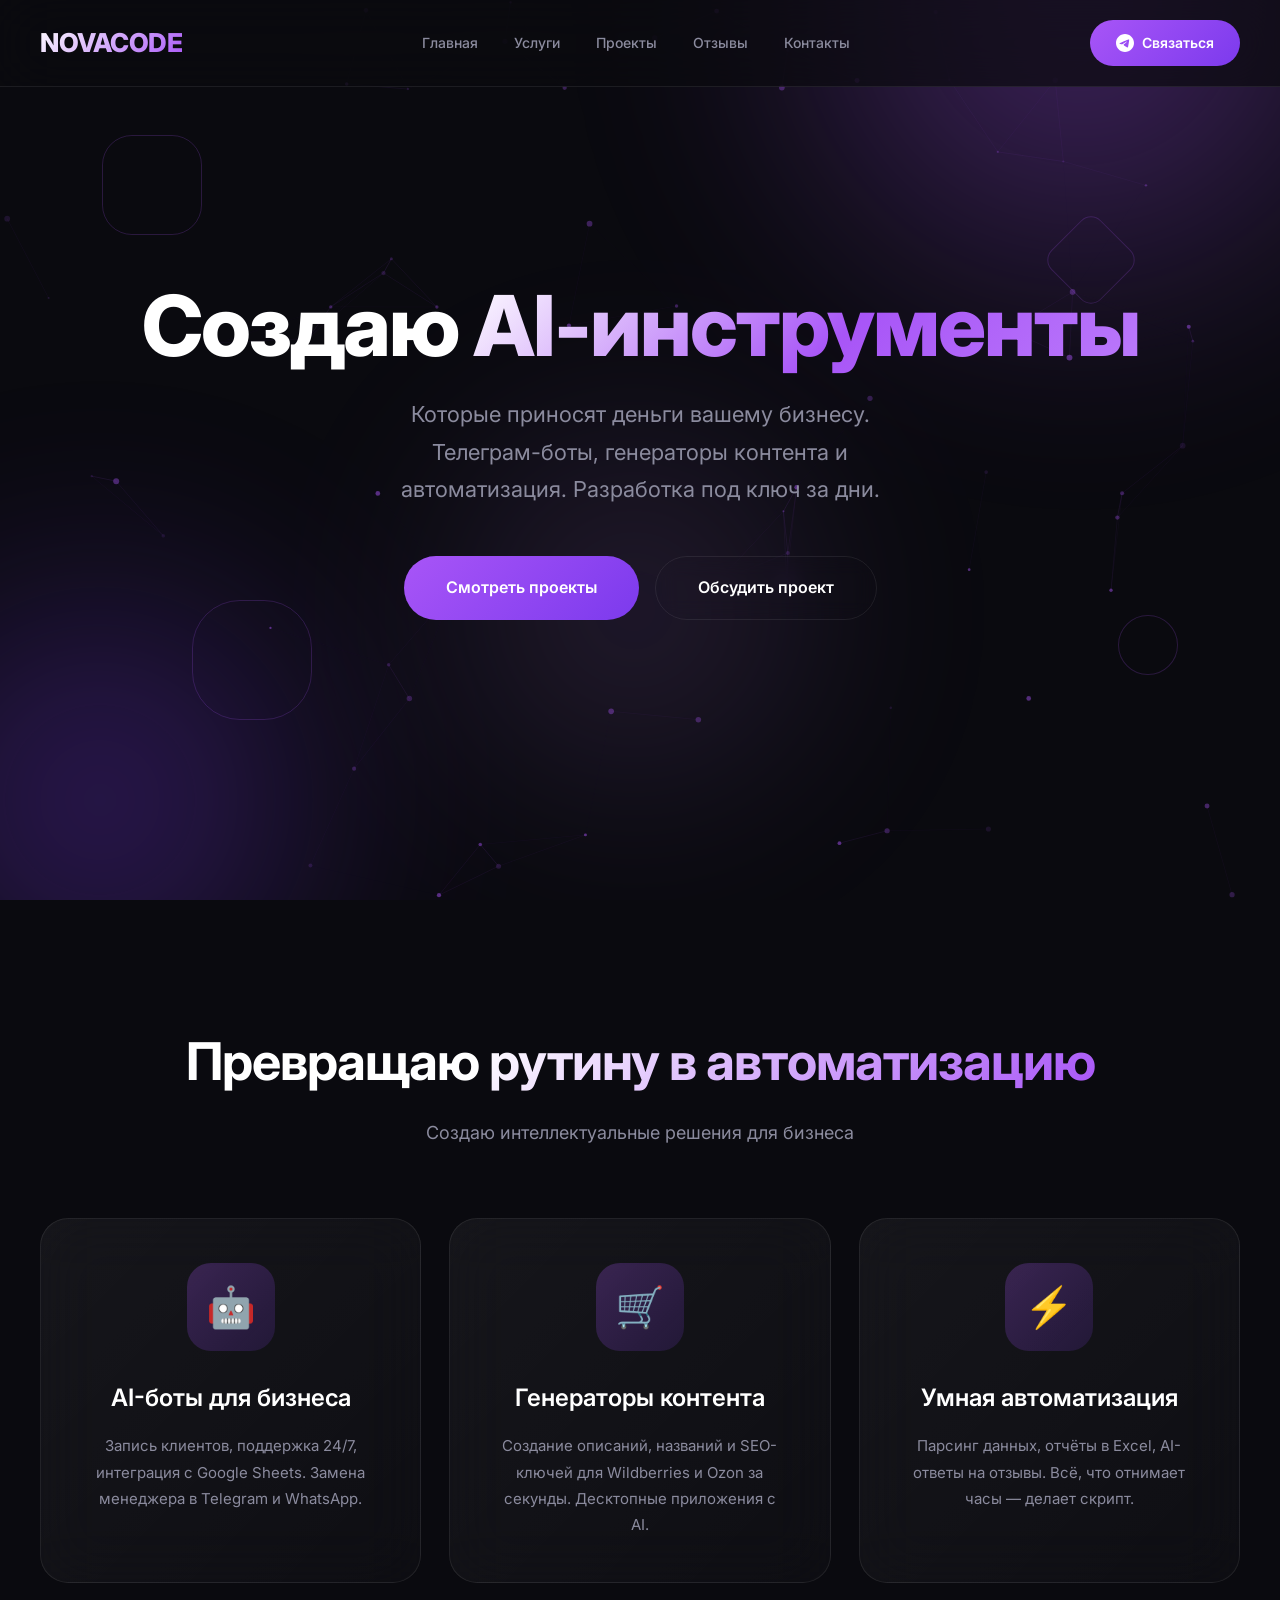
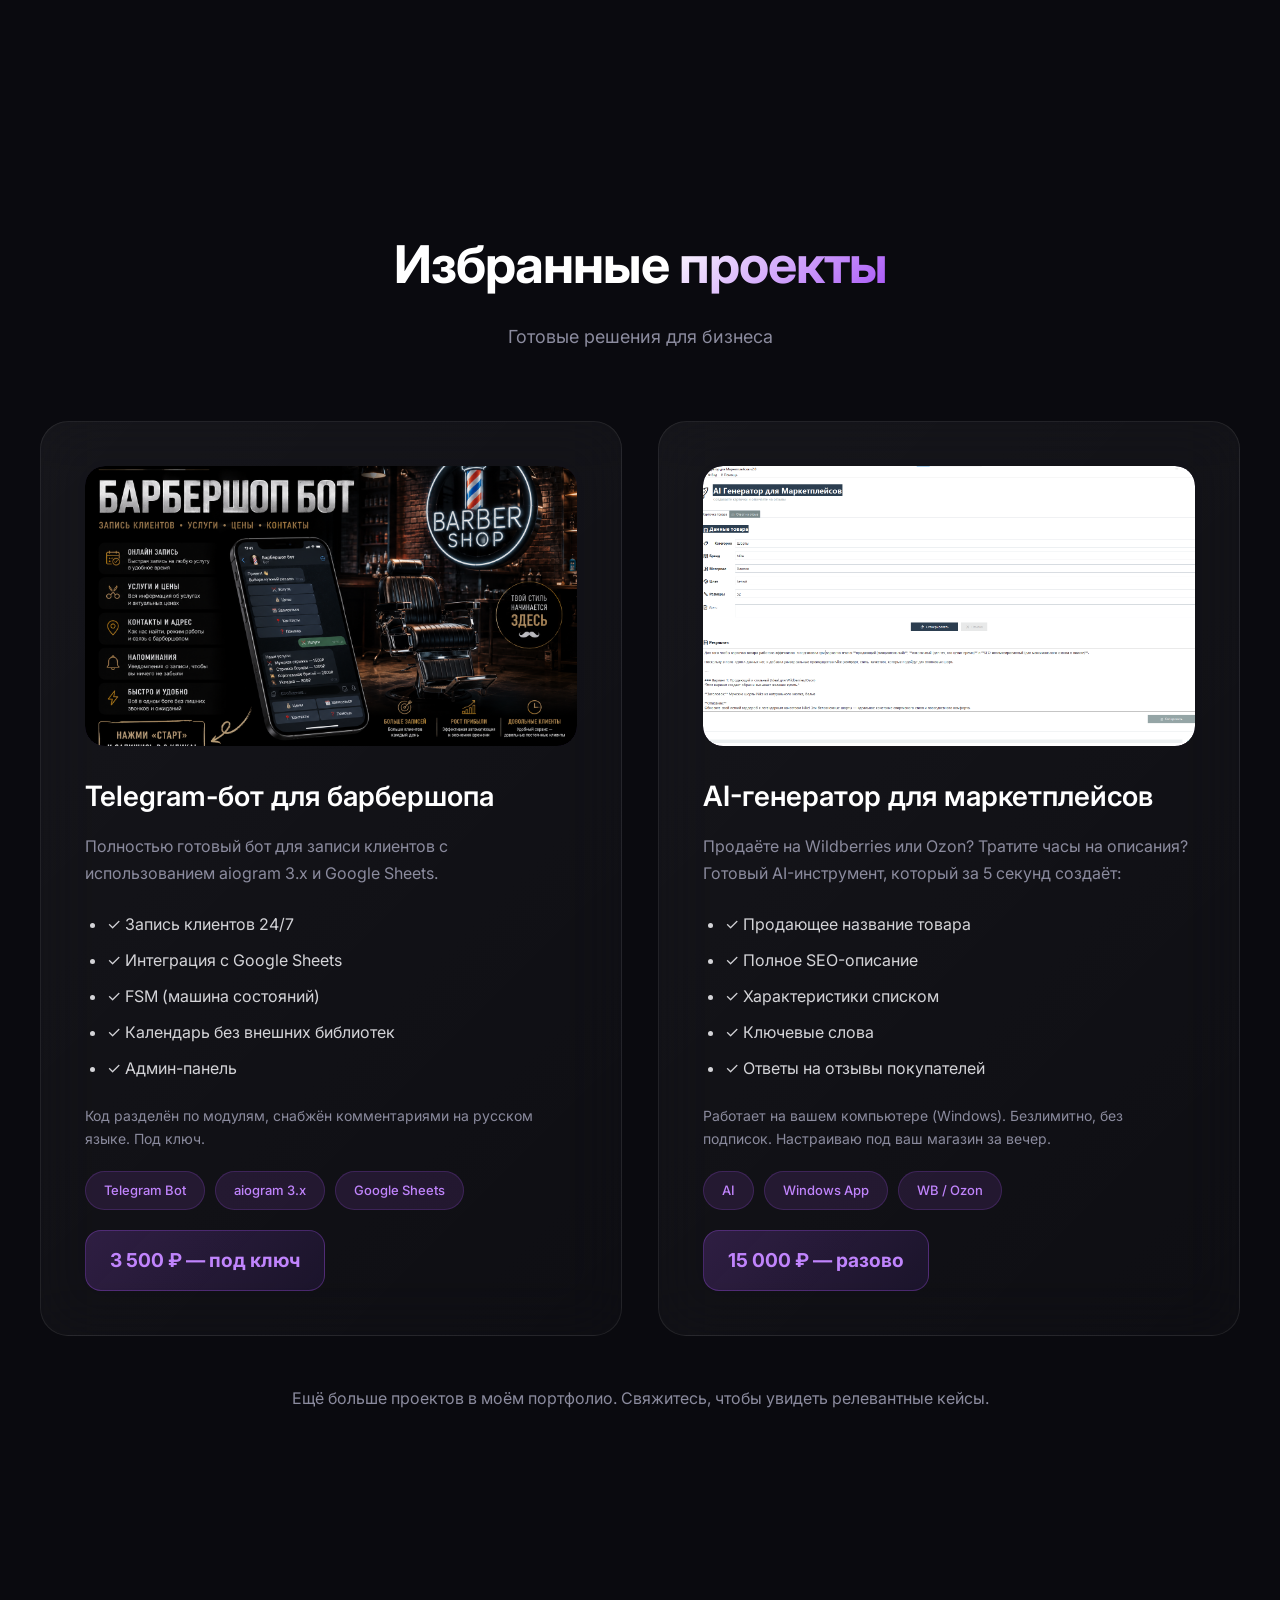
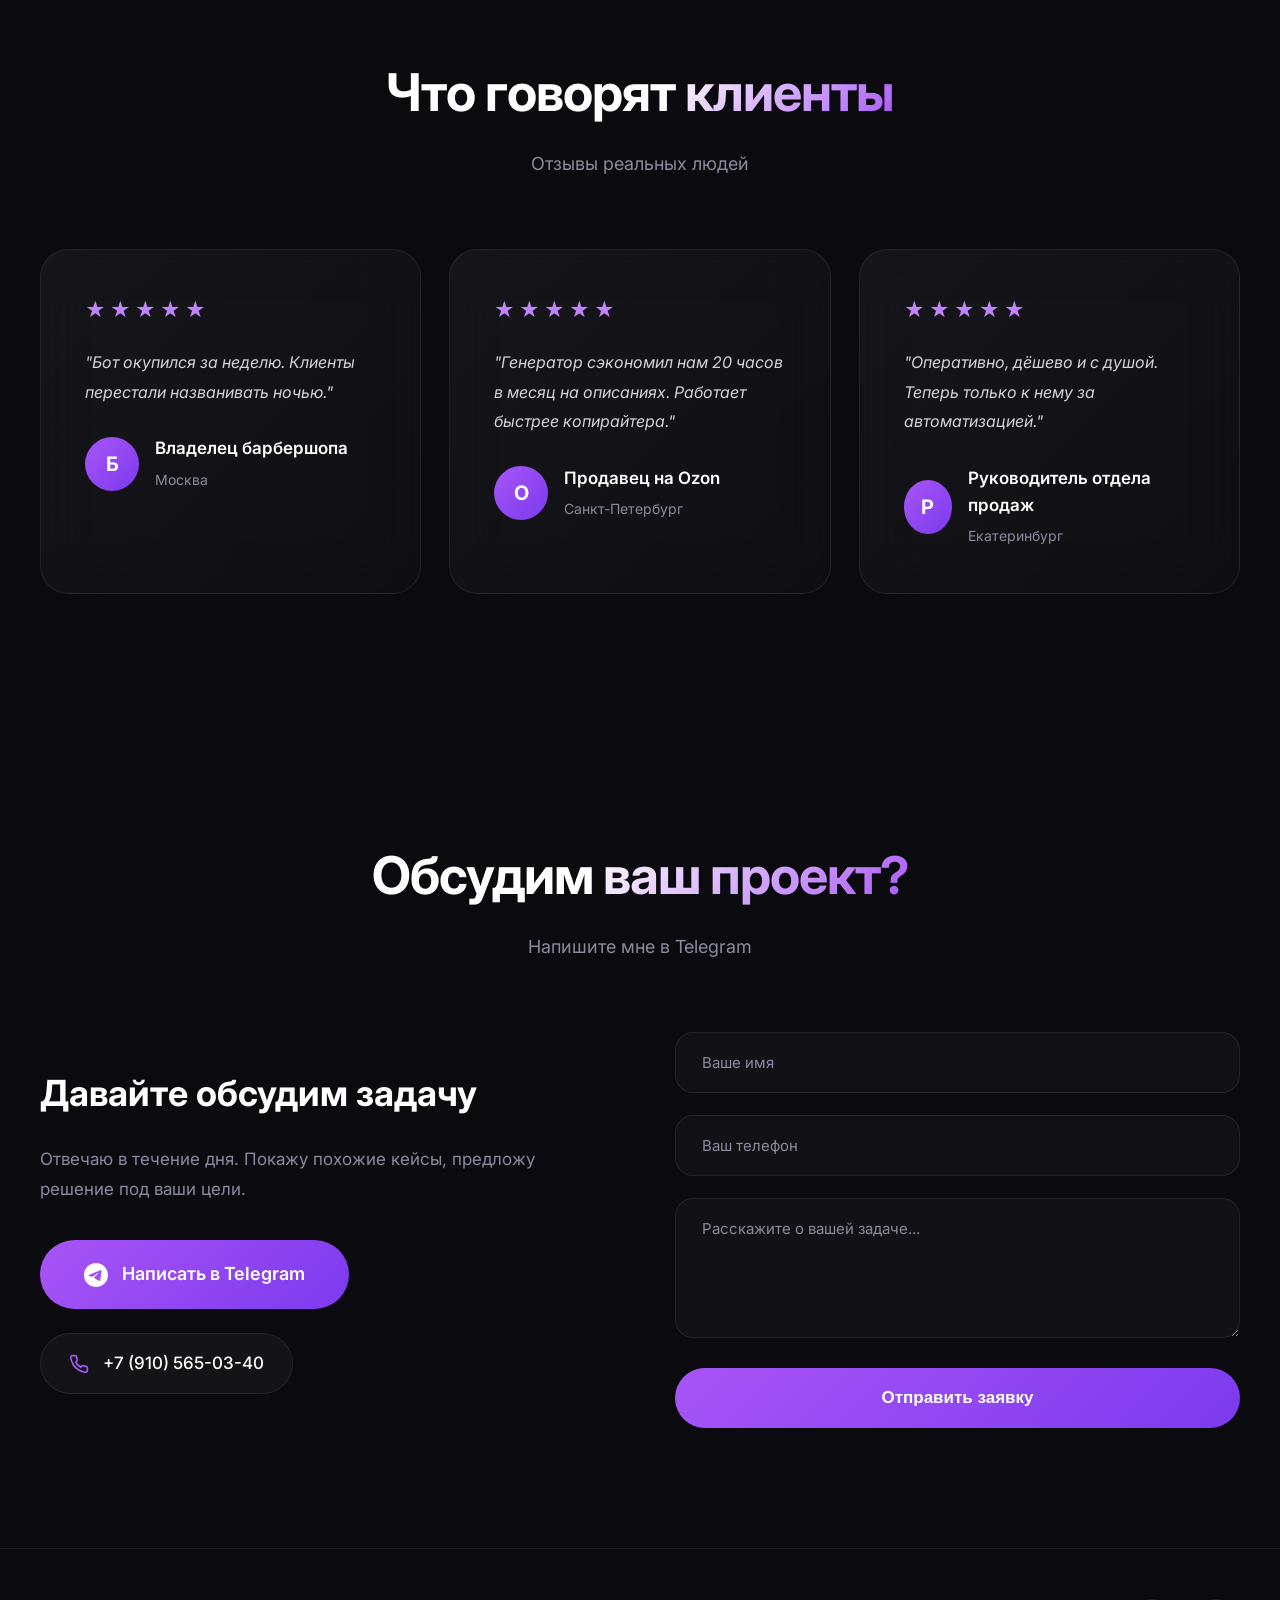
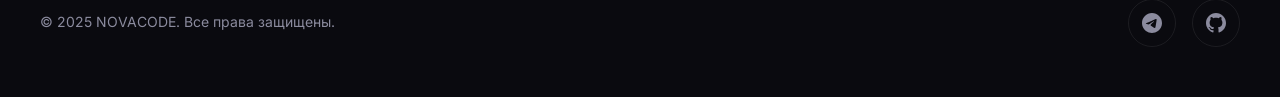
==== index.html @ 8b25c5a0 "Update index.html" ====
<!DOCTYPE html>
<html lang="ru">
<head>
    <meta charset="UTF-8">
    <meta name="viewport" content="width=device-width, initial-scale=1.0">
    <title>NOVACODE | AI Developer Portfolio</title>
    <link href="https://fonts.googleapis.com/css2?family=Inter:wght@300;400;500;600;700;800&display=swap" rel="stylesheet">
    <style>
        * { margin: 0; padding: 0; box-sizing: border-box; }
        :root {
            --bg-primary: #0a0a0f;
            --bg-secondary: #0f0f18;
            --text-primary: #ffffff;
            --text-secondary: #8b8b9e;
            --accent-primary: #a855f7;
            --accent-secondary: #7c3aed;
            --accent-glow: #c084fc;
            --glass-bg: rgba(255, 255, 255, 0.03);
            --glass-border: rgba(255, 255, 255, 0.08);
        }
        html { scroll-behavior: smooth; }
        body {
            font-family: 'Inter', sans-serif;
            background: var(--bg-primary);
            color: var(--text-primary);
            line-height: 1.6;
            overflow-x: hidden;
        }

        /* Animated Background */
        .bg-effects {
            position: fixed;
            top: 0; left: 0;
            width: 100%; height: 100%;
            pointer-events: none;
            z-index: 0;
            overflow: hidden;
        }
        #particles-canvas {
            position: fixed;
            top: 0; left: 0;
            width: 100%; height: 100%;
            z-index: 1;
        }
        .glow-orb {
            position: absolute;
            border-radius: 50%;
            filter: blur(100px);
            opacity: 0.4;
            animation: floatOrb 20s ease-in-out infinite;
        }
        .glow-orb-1 {
            width: 800px; height: 800px;
            background: radial-gradient(circle, var(--accent-primary) 0%, transparent 70%);
            top: -400px; right: -200px;
        }
        .glow-orb-2 {
            width: 600px; height: 600px;
            background: radial-gradient(circle, var(--accent-secondary) 0%, transparent 70%);
            bottom: -200px; left: -200px;
            animation-delay: -10s;
        }
        .glow-orb-3 {
            width: 500px; height: 500px;
            background: radial-gradient(circle, var(--accent-glow) 0%, transparent 70%);
            top: 40%; left: 30%;
            animation-delay: -5s;
            opacity: 0.2;
        }
        @keyframes floatOrb {
            0%, 100% { transform: translate(0, 0) scale(1); }
            33% { transform: translate(30px, -30px) scale(1.05); }
            66% { transform: translate(-20px, 20px) scale(0.95); }
        }

        /* Section Animation */
        .section {
            position: relative;
            z-index: 10;
            padding: 120px 20px;
            opacity: 0;
            transform: translateY(50px);
            transition: all 0.8s cubic-bezier(0.16, 1, 0.3, 1);
        }
        .section.visible {
            opacity: 1;
            transform: translateY(0);
        }
        .container {
            max-width: 1200px;
            margin: 0 auto;
        }

        /* Navigation */
        nav {
            position: fixed;
            top: 0; left: 0; right: 0;
            z-index: 1000;
            padding: 20px 40px;
            background: rgba(10, 10, 15, 0.7);
            backdrop-filter: blur(30px);
            border-bottom: 1px solid var(--glass-border);
            display: flex;
            justify-content: space-between;
            align-items: center;
        }
        .logo {
            font-size: 26px;
            font-weight: 800;
            background: linear-gradient(135deg, #fff 0%, var(--accent-primary) 100%);
            -webkit-background-clip: text;
            -webkit-text-fill-color: transparent;
            background-clip: text;
            letter-spacing: -0.5px;
        }
        .nav-links {
            display: flex;
            gap: 36px;
            list-style: none;
        }
        .nav-links a {
            color: var(--text-secondary);
            text-decoration: none;
            font-weight: 500;
            font-size: 14px;
            transition: all 0.3s;
            position: relative;
            padding: 8px 0;
        }
        .nav-links a::after {
            content: '';
            position: absolute;
            bottom: 0; left: 0;
            width: 0; height: 2px;
            background: linear-gradient(90deg, var(--accent-primary), var(--accent-glow));
            transition: width 0.3s ease;
        }
        .nav-links a:hover {
            color: var(--text-primary);
        }
        .nav-links a:hover::after {
            width: 100%;
        }
        .nav-btn {
            background: linear-gradient(135deg, var(--accent-primary), var(--accent-secondary));
            color: #fff;
            padding: 12px 26px;
            border: none;
            border-radius: 30px;
            font-weight: 600;
            cursor: pointer;
            transition: all 0.4s cubic-bezier(0.16, 1, 0.3, 1);
            display: flex;
            align-items: center;
            gap: 8px;
            font-size: 14px;
            text-decoration: none;
            position: relative;
            overflow: hidden;
        }
        .nav-btn::before {
            content: '';
            position: absolute;
            top: 0; left: -100%;
            width: 100%; height: 100%;
            background: linear-gradient(90deg, transparent, rgba(255,255,255,0.2), transparent);
            transition: left 0.5s;
        }
        .nav-btn:hover::before {
            left: 100%;
        }
        .nav-btn:hover {
            transform: translateY(-3px);
            box-shadow: 0 15px 40px rgba(168, 85, 247, 0.4);
        }
        
        /* Burger Menu */
        .burger {
            display: none;
            flex-direction: column;
            gap: 6px;
            cursor: pointer;
            z-index: 1001;
            padding: 10px;
        }
        .burger span {
            width: 26px; height: 2px;
            background: var(--text-primary);
            transition: all 0.3s;
            border-radius: 2px;
        }
        .burger.active span:nth-child(1) {
            transform: rotate(45deg) translate(6px, 6px);
        }
        .burger.active span:nth-child(2) {
            opacity: 0;
        }
        .burger.active span:nth-child(3) {
            transform: rotate(-45deg) translate(6px, -6px);
        }

        /* Hero Section */
        .hero {
            min-height: 100vh;
            display: flex;
            align-items: center;
            justify-content: center;
            text-align: center;
            padding-top: 120px;
            position: relative;
        }
        .hero-content {
            position: relative;
            z-index: 10;
        }
        .hero h1 {
            font-size: clamp(42px, 7vw, 84px);
            font-weight: 800;
            margin-bottom: 24px;
            letter-spacing: -2px;
            line-height: 1.1;
        }
        .hero h1 .gradient {
            background: linear-gradient(135deg, #fff 0%, var(--accent-primary) 30%, var(--accent-glow) 60%, var(--accent-primary) 100%);
            background-size: 200% auto;
            -webkit-background-clip: text;
            -webkit-text-fill-color: transparent;
            background-clip: text;
            animation: shimmer 4s linear infinite;
        }
        @keyframes shimmer {
            to { background-position: 200% center; }
        }
        .hero-subtitle {
            font-size: clamp(18px, 2.5vw, 22px);
            color: var(--text-secondary);
            margin-bottom: 48px;
            font-weight: 400;
            max-width: 540px;
            margin-left: auto;
            margin-right: auto;
            line-height: 1.7;
        }
        .hero-buttons {
            display: flex;
            gap: 16px;
            justify-content: center;
            flex-wrap: wrap;
        }
        .btn {
            padding: 18px 42px;
            border-radius: 50px;
            font-weight: 600;
            font-size: 16px;
            cursor: pointer;
            transition: all 0.4s cubic-bezier(0.16, 1, 0.3, 1);
            text-decoration: none;
            display: inline-flex;
            align-items: center;
            gap: 10px;
        }
        .btn-primary {
            background: linear-gradient(135deg, var(--accent-primary), var(--accent-secondary));
            color: #fff;
            border: none;
            position: relative;
            overflow: hidden;
        }
        .btn-primary::after {
            content: '';
            position: absolute;
            inset: 0;
            background: linear-gradient(135deg, var(--accent-glow), var(--accent-primary));
            opacity: 0;
            transition: opacity 0.4s;
        }
        .btn-primary:hover::after {
            opacity: 1;
        }
        .btn-primary:hover {
            transform: translateY(-4px);
            box-shadow: 0 20px 50px rgba(168, 85, 247, 0.5);
        }
        .btn-secondary {
            background: transparent;
            color: var(--text-primary);
            border: 1px solid var(--glass-border);
            backdrop-filter: blur(10px);
        }
        .btn-secondary:hover {
            border-color: var(--accent-primary);
            background: rgba(168, 85, 247, 0.1);
            transform: translateY(-4px);
        }
        
        /* Floating Shapes */
        .floating-shapes {
            position: absolute;
            width: 100%;
            height: 100%;
            top: 0; left: 0;
            pointer-events: none;
            overflow: hidden;
        }
        .shape {
            position: absolute;
            border: 1px solid rgba(168, 85, 247, 0.2);
            animation: floatShape 25s ease-in-out infinite;
        }
        .shape-1 {
            width: 100px; height: 100px;
            border-radius: 30%;
            top: 15%; left: 8%;
            animation-delay: 0s;
        }
        .shape-2 {
            width: 70px; height: 70px;
            top: 25%; right: 12%;
            animation-delay: -8s;
            transform: rotate(45deg);
            border-radius: 20%;
        }
        .shape-3 {
            width: 120px; height: 120px;
            border-radius: 40%;
            bottom: 20%; left: 15%;
            animation-delay: -15s;
        }
        .shape-4 {
            width: 60px; height: 60px;
            bottom: 25%; right: 8%;
            animation-delay: -20s;
            transform: rotate(45deg);
            border-radius: 50%;
        }
        @keyframes floatShape {
            0%, 100% { transform: translateY(0) rotate(0deg); opacity: 0.3; }
            50% { transform: translateY(-40px) rotate(180deg); opacity: 0.7; }
        }

        /* Section Headers */
        .section-header {
            text-align: center;
            margin-bottom: 70px;
        }
        .section-header h2 {
            font-size: clamp(36px, 5vw, 52px);
            font-weight: 700;
            margin-bottom: 16px;
            letter-spacing: -1px;
        }
        .section-header h2 .gradient {
            background: linear-gradient(135deg, #fff, var(--accent-primary));
            -webkit-background-clip: text;
            -webkit-text-fill-color: transparent;
            background-clip: text;
        }
        .section-header p {
            color: var(--text-secondary);
            font-size: 18px;
            max-width: 500px;
            margin: 0 auto;
        }

        /* Glass Card */
        .glass-card {
            background: linear-gradient(135deg, rgba(255,255,255,0.05), rgba(255,255,255,0.02));
            backdrop-filter: blur(30px);
            border: 1px solid var(--glass-border);
            border-radius: 28px;
            padding: 44px;
            transition: all 0.5s cubic-bezier(0.16, 1, 0.3, 1);
            position: relative;
            overflow: hidden;
        }
        .glass-card::before {
            content: '';
            position: absolute;
            top: 0; left: 0; right: 0;
            height: 1px;
            background: linear-gradient(90deg, transparent, rgba(168,85,247,0.5), transparent);
            opacity: 0;
            transition: opacity 0.5s;
        }
        .glass-card:hover::before {
            opacity: 1;
        }
        .glass-card:hover {
            transform: translateY(-12px);
            border-color: rgba(168, 85, 247, 0.3);
            box-shadow: 0 30px 70px rgba(168, 85, 247, 0.15);
        }

        /* Services */
        .services-grid {
            display: grid;
            grid-template-columns: repeat(auto-fit, minmax(340px, 1fr));
            gap: 28px;
        }
        .service-card {
            text-align: center;
        }
        .service-icon {
            width: 88px; height: 88px;
            margin: 0 auto 28px;
            background: linear-gradient(135deg, rgba(168, 85, 247, 0.25), rgba(124, 58, 237, 0.15));
            border-radius: 24px;
            display: flex;
            align-items: center;
            justify-content: center;
            font-size: 40px;
            position: relative;
        }
        .service-icon::after {
            content: '';
            position: absolute;
            inset: -2px;
            border-radius: 26px;
            background: linear-gradient(135deg, var(--accent-primary), var(--accent-glow));
            z-index: -1;
            opacity: 0;
            transition: opacity 0.4s;
        }
        .service-card:hover .service-icon::after {
            opacity: 0.5;
        }
        .service-card h3 {
            font-size: 24px;
            font-weight: 600;
            margin-bottom: 16px;
        }
        .service-card p {
            color: var(--text-secondary);
            font-size: 15px;
            line-height: 1.75;
        }

        /* Projects */
        .projects-grid {
            display: grid;
            grid-template-columns: repeat(auto-fit, minmax(520px, 1fr));
            gap: 36px;
        }
        .project-card {
            overflow: hidden;
        }
        .project-image {
            height: 280px;
            background: linear-gradient(135deg, #15151f, #0d0d14);
            border-radius: 20px;
            margin-bottom: 28px;
            display: flex;
            align-items: center;
            justify-content: center;
            position: relative;
            overflow: hidden;
        }
        .project-image::before {
            content: '';
            position: absolute;
            width: 200%; height: 200%;
            background: conic-gradient(from 0deg, transparent, var(--accent-primary), transparent);
            animation: rotate 12s linear infinite;
            opacity: 0.15;
        }
        @keyframes rotate {
            to { transform: rotate(360deg); }
        }
        .project-image img {
            position: relative;
            z-index: 1;
            width: 100%;
            height: 100%;
            object-fit: cover;
            border-radius: 20px;
        }
        .project-image .placeholder {
            position: relative;
            z-index: 1;
            color: var(--text-secondary);
            font-size: 14px;
            background: rgba(0,0,0,0.6);
            padding: 10px 20px;
            border-radius: 10px;
        }
        .project-card h3 {
            font-size: 28px;
            font-weight: 600;
            margin-bottom: 14px;
        }
        .project-card p {
            color: var(--text-secondary);
            margin-bottom: 20px;
            line-height: 1.7;
        }
        .project-card ul {
            margin: 0 0 20px 0;
            padding-left: 22px;
            color: #d4d4d8;
            line-height: 2;
        }
        .project-card ul li {
            margin-bottom: 4px;
        }
        .project-info {
            font-size: 14px;
            color: var(--text-secondary);
            margin-top: 12px;
            line-height: 1.6;
        }
        .project-tags {
            display: flex;
            gap: 10px;
            flex-wrap: wrap;
            margin-top: 20px;
        }
        .project-tag {
            background: rgba(168, 85, 247, 0.12);
            color: var(--accent-glow);
            padding: 8px 18px;
            border-radius: 24px;
            font-size: 13px;
            font-weight: 500;
            border: 1px solid rgba(168, 85, 247, 0.2);
        }
        .project-price {
            margin-top: 20px;
            padding: 14px 24px;
            background: linear-gradient(135deg, rgba(168, 85, 247, 0.2), rgba(124, 58, 237, 0.1));
            border: 1px solid rgba(168, 85, 247, 0.3);
            border-radius: 16px;
            color: var(--accent-glow);
            font-weight: 700;
            font-size: 1.2rem;
            display: inline-block;
        }
        .project-cta {
            margin-top: 18px;
            display: inline-block;
            color: var(--text-secondary);
            font-size: 14px;
            margin-left: 15px;
        }

        /* Reviews */
        .reviews-grid {
            display: grid;
            grid-template-columns: repeat(auto-fit, minmax(340px, 1fr));
            gap: 28px;
        }
        .review-card {
            position: relative;
        }
        .review-stars {
            color: var(--accent-glow);
            font-size: 20px;
            margin-bottom: 22px;
            letter-spacing: 4px;
        }
        .review-text {
            font-size: 16px;
            line-height: 1.85;
            margin-bottom: 28px;
            color: #d4d4d8;
            font-style: italic;
        }
        .review-author {
            display: flex;
            align-items: center;
            gap: 16px;
        }
        .review-avatar {
            width: 54px; height: 54px;
            border-radius: 50%;
            background: linear-gradient(135deg, var(--accent-primary), var(--accent-secondary));
            display: flex;
            align-items: center;
            justify-content: center;
            font-weight: 700;
            font-size: 20px;
            color: #fff;
        }
        .review-info h4 {
            font-size: 17px;
            font-weight: 600;
            margin-bottom: 4px;
        }
        .review-info span {
            color: var(--text-secondary);
            font-size: 14px;
        }

        /* Contact */
        .contact-wrapper {
            display: grid;
            grid-template-columns: 1fr 1fr;
            gap: 70px;
            align-items: center;
        }
        .contact-info h3 {
            font-size: 36px;
            font-weight: 700;
            margin-bottom: 22px;
        }
        .contact-info p {
            color: var(--text-secondary);
            font-size: 17px;
            margin-bottom: 36px;
            line-height: 1.75;
        }
        .telegram-btn {
            display: inline-flex;
            align-items: center;
            gap: 14px;
            background: linear-gradient(135deg, var(--accent-primary), var(--accent-secondary));
            color: #fff;
            padding: 20px 44px;
            border-radius: 50px;
            font-weight: 600;
            font-size: 18px;
            text-decoration: none;
            transition: all 0.4s cubic-bezier(0.16, 1, 0.3, 1);
            margin-bottom: 24px;
        }
        .telegram-btn:hover {
            transform: translateY(-4px);
            box-shadow: 0 20px 50px rgba(168, 85, 247, 0.5);
        }
        
        .contact-phone {
            display: inline-flex;
            align-items: center;
            gap: 14px;
            background: rgba(255, 255, 255, 0.04);
            border: 1px solid var(--glass-border);
            padding: 16px 28px;
            border-radius: 50px;
            color: var(--text-primary);
            text-decoration: none;
            font-size: 17px;
            font-weight: 500;
            transition: all 0.3s;
        }
        .contact-phone:hover {
            background: rgba(255, 255, 255, 0.08);
            border-color: rgba(168, 85, 247, 0.3);
        }
        .contact-phone svg {
            color: var(--accent-primary);
        }

        .contact-form {
            display: flex;
            flex-direction: column;
            gap: 22px;
        }
        .form-group input,
        .form-group textarea {
            width: 100%;
            background: var(--glass-bg);
            border: 1px solid var(--glass-border);
            border-radius: 18px;
            padding: 20px 26px;
            color: var(--text-primary);
            font-family: 'Inter', sans-serif;
            font-size: 15px;
            transition: all 0.3s;
        }
        .form-group input::placeholder,
        .form-group textarea::placeholder {
            color: var(--text-secondary);
        }
        .form-group input:focus,
        .form-group textarea:focus {
            outline: none;
            border-color: var(--accent-primary);
            box-shadow: 0 0 30px rgba(168, 85, 247, 0.15);
        }
        .form-group textarea {
            min-height: 140px;
            resize: vertical;
        }
        .submit-btn {
            background: linear-gradient(135deg, var(--accent-primary), var(--accent-secondary));
            color: #fff;
            padding: 20px 44px;
            border: none;
            border-radius: 50px;
            font-weight: 600;
            font-size: 17px;
            cursor: pointer;
            transition: all 0.4s cubic-bezier(0.16, 1, 0.3, 1);
        }
        .submit-btn:hover {
            transform: translateY(-4px);
            box-shadow: 0 20px 50px rgba(168, 85, 247, 0.5);
        }
        .submit-btn:disabled {
            opacity: 0.7;
            cursor: not-allowed;
        }

        /* Footer */
        footer {
            position: relative;
            z-index: 10;
            padding: 50px 40px;
            border-top: 1px solid var(--glass-border);
            display: flex;
            justify-content: space-between;
            align-items: center;
            background: rgba(10, 10, 15, 0.6);
        }
        .footer-copy {
            color: var(--text-secondary);
            font-size: 14px;
        }
        .footer-socials {
            display: flex;
            gap: 16px;
        }
        .footer-socials a {
            width: 48px; height: 48px;
            border: 1px solid var(--glass-border);
            border-radius: 50%;
            display: flex;
            align-items: center;
            justify-content: center;
            color: var(--text-secondary);
            text-decoration: none;
            transition: all 0.3s;
            font-size: 20px;
        }
        .footer-socials a:hover {
            border-color: var(--accent-primary);
            color: var(--accent-primary);
            transform: translateY(-4px);
            box-shadow: 0 10px 30px rgba(168, 85, 247, 0.2);
        }

        /* Mobile Responsive */
        @media (max-width: 768px) {
            nav { padding: 16px 20px; }
            .nav-links {
                position: fixed;
                top: 0; right: -100%;
                width: 75%;
                height: 100vh;
                background: rgba(10, 10, 15, 0.98);
                backdrop-filter: blur(30px);
                flex-direction: column;
                justify-content: center;
                align-items: center;
                transition: right 0.4s cubic-bezier(0.16, 1, 0.3, 1);
            }
            .nav-links.active { right: 0; }
            .burger { display: flex; }
            .nav-btn { display: none; }
            .hero h1 { letter-spacing: -1px; }
            .hero-buttons { flex-direction: column; align-items: center; }
            .projects-grid { grid-template-columns: 1fr; }
            .contact-wrapper { grid-template-columns: 1fr; }
            footer { flex-direction: column; gap: 24px; text-align: center; padding: 36px 20px; }
        }
    </style>
</head>
<body>
    <div class="bg-effects">
        <div class="glow-orb glow-orb-1"></div>
        <div class="glow-orb glow-orb-2"></div>
        <div class="glow-orb glow-orb-3"></div>
    </div>
    <canvas id="particles-canvas"></canvas>

    <!-- Navigation -->
    <nav>
        <div class="logo">NOVACODE</div>
        <ul class="nav-links">
            <li><a href="#hero">Главная</a></li>
            <li><a href="#services">Услуги</a></li>
            <li><a href="#projects">Проекты</a></li>
            <li><a href="#reviews">Отзывы</a></li>
            <li><a href="#contact">Контакты</a></li>
        </ul>
        <a href="https://t.me/n0vacode" target="_blank" class="nav-btn">
            <svg width="18" height="18" viewBox="0 0 24 24" fill="currentColor">
                <path d="M12 0C5.373 0 0 5.373 0 12s5.373 12 12 12 12-5.373 12-12S18.627 0 12 0zm5.562 8.161c-.18 1.897-.962 6.502-1.359 8.627-.168.9-.5 1.201-.82 1.23-.697.064-1.226-.461-1.901-.903-1.056-.692-1.653-1.123-2.678-1.799-1.185-.781-.417-1.21.258-1.911.177-.184 3.247-2.977 3.307-3.23.007-.032.014-.15-.056-.212s-.174-.041-.249-.024c-.106.024-1.793 1.139-5.062 3.345-.479.329-.913.489-1.302.481-.428-.009-1.252-.242-1.865-.442-.751-.244-1.349-.374-1.297-.789.027-.216.324-.437.893-.663 3.498-1.524 5.831-2.529 6.998-3.015 3.333-1.386 4.025-1.627 4.477-1.635.099-.002.321.023.465.141.121.1.154.234.17.331.015.099.034.324.019.5z"/>
            </svg>
            Связаться
        </a>
        <div class="burger" onclick="this.classList.toggle('active'); document.querySelector('.nav-links').classList.toggle('active');">
            <span></span>
            <span></span>
            <span></span>
        </div>
    </nav>

    <!-- Hero Section -->
    <section class="section hero" id="hero">
        <div class="floating-shapes">
            <div class="shape shape-1"></div>
            <div class="shape shape-2"></div>
            <div class="shape shape-3"></div>
            <div class="shape shape-4"></div>
        </div>
        <div class="hero-content">
            <h1>Создаю <span class="gradient">AI-инструменты</span></h1>
            <p class="hero-subtitle">Которые приносят деньги вашему бизнесу. Телеграм-боты, генераторы контента и автоматизация. Разработка под ключ за дни.</p>
            <div class="hero-buttons">
                <a href="#projects" class="btn btn-primary">Смотреть проекты</a>
                <a href="#contact" class="btn btn-secondary">Обсудить проект</a>
            </div>
        </div>
    </section>

    <!-- Services Section -->
    <section class="section" id="services">
        <div class="container">
            <div class="section-header">
                <h2>Превращаю <span class="gradient">рутину в автоматизацию</span></h2>
                <p>Создаю интеллектуальные решения для бизнеса</p>
            </div>
            <div class="services-grid">
                <div class="glass-card service-card">
                    <div class="service-icon">🤖</div>
                    <h3>AI-боты для бизнеса</h3>
                    <p>Запись клиентов, поддержка 24/7, интеграция с Google Sheets. Замена менеджера в Telegram и WhatsApp.</p>
                </div>
                <div class="glass-card service-card">
                    <div class="service-icon">🛒</div>
                    <h3>Генераторы контента</h3>
                    <p>Создание описаний, названий и SEO-ключей для Wildberries и Ozon за секунды. Десктопные приложения с AI.</p>
                </div>
                <div class="glass-card service-card">
                    <div class="service-icon">⚡</div>
                    <h3>Умная автоматизация</h3>
                    <p>Парсинг данных, отчёты в Excel, AI-ответы на отзывы. Всё, что отнимает часы — делает скрипт.</p>
                </div>
            </div>
        </div>
    </section>

    <!-- Projects Section -->
    <section class="section" id="projects">
        <div class="container">
            <div class="section-header">
                <h2>Избранные <span class="gradient">проекты</span></h2>
                <p>Готовые решения для бизнеса</p>
            </div>
            <div class="projects-grid">
                <!-- Project 1: Барбершоп -->
                <div class="glass-card project-card">
                    <div class="project-image">
                        <img src="barb2.png" alt="Telegram бот для барбершопа" onerror="this.style.display='none';this.nextElementSibling.style.display='block'">
                        <span class="placeholder" style="display:none">Фото проекта</span>
                    </div>
                    <h3>Telegram-бот для барбершопа</h3>
                    <p>Полностью готовый бот для записи клиентов с использованием aiogram 3.x и Google Sheets.</p>
                    <ul>
                        <li>✓ Запись клиентов 24/7</li>
                        <li>✓ Интеграция с Google Sheets</li>
                        <li>✓ FSM (машина состояний)</li>
                        <li>✓ Календарь без внешних библиотек</li>
                        <li>✓ Админ-панель</li>
                    </ul>
                    <p class="project-info">Код разделён по модулям, снабжён комментариями на русском языке. Под ключ.</p>
                    <div class="project-tags">
                        <span class="project-tag">Telegram Bot</span>
                        <span class="project-tag">aiogram 3.x</span>
                        <span class="project-tag">Google Sheets</span>
                    </div>
                    <div class="project-price">3 500 ₽ — под ключ</div>
                </div>

                <!-- Project 2: AI Generator -->
                <div class="glass-card project-card">
                    <div class="project-image">
                        <img src="ai_generator_wb_ozon_ad.png" alt="AI генератор для маркетплейсов" onerror="this.style.display='none';this.nextElementSibling.style.display='block'">
                        <span class="placeholder" style="display:none">Скриншот проекта</span>
                    </div>
                    <h3>AI-генератор для маркетплейсов</h3>
                    <p>Продаёте на Wildberries или Ozon? Тратите часы на описания? Готовый AI-инструмент, который за 5 секунд создаёт:</p>
                    <ul>
                        <li>✓ Продающее название товара</li>
                        <li>✓ Полное SEO-описание</li>
                        <li>✓ Характеристики списком</li>
                        <li>✓ Ключевые слова</li>
                        <li>✓ Ответы на отзывы покупателей</li>
                    </ul>
                    <p class="project-info">Работает на вашем компьютере (Windows). Безлимитно, без подписок. Настраиваю под ваш магазин за вечер.</p>
                    <div class="project-tags">
                        <span class="project-tag">AI</span>
                        <span class="project-tag">Windows App</span>
                        <span class="project-tag">WB / Ozon</span>
                    </div>
                    <div class="project-price">15 000 ₽ — разово</div>
                </div>
            </div>
            <div style="text-align: center; margin-top: 50px; color: var(--text-secondary);">
                <p>Ещё больше проектов в моём портфолио. Свяжитесь, чтобы увидеть релевантные кейсы.</p>
            </div>
        </div>
    </section>

    <!-- Reviews Section -->
    <section class="section" id="reviews">
        <div class="container">
            <div class="section-header">
                <h2>Что говорят <span class="gradient">клиенты</span></h2>
                <p>Отзывы реальных людей</p>
            </div>
            <div class="reviews-grid">
                <div class="glass-card review-card">
                    <div class="review-stars">★★★★★</div>
                    <p class="review-text">"Бот окупился за неделю. Клиенты перестали названивать ночью."</p>
                    <div class="review-author">
                        <div class="review-avatar">Б</div>
                        <div class="review-info">
                            <h4>Владелец барбершопа</h4>
                            <span>Москва</span>
                        </div>
                    </div>
                </div>
                <div class="glass-card review-card">
                    <div class="review-stars">★★★★★</div>
                    <p class="review-text">"Генератор сэкономил нам 20 часов в месяц на описаниях. Работает быстрее копирайтера."</p>
                    <div class="review-author">
                        <div class="review-avatar">О</div>
                        <div class="review-info">
                            <h4>Продавец на Ozon</h4>
                            <span>Санкт-Петербург</span>
                        </div>
                    </div>
                </div>
                <div class="glass-card review-card">
                    <div class="review-stars">★★★★★</div>
                    <p class="review-text">"Оперативно, дёшево и с душой. Теперь только к нему за автоматизацией."</p>
                    <div class="review-author">
                        <div class="review-avatar">Р</div>
                        <div class="review-info">
                            <h4>Руководитель отдела продаж</h4>
                            <span>Екатеринбург</span>
                        </div>
                    </div>
                </div>
            </div>
        </div>
    </section>

    <!-- Contact Section -->
    <section class="section" id="contact">
        <div class="container">
            <div class="section-header">
                <h2>Обсудим <span class="gradient">ваш проект?</span></h2>
                <p>Напишите мне в Telegram</p>
            </div>
            <div class="contact-wrapper">
                <div class="contact-info">
                    <h3>Давайте обсудим задачу</h3>
                    <p>Отвечаю в течение дня. Покажу похожие кейсы, предложу решение под ваши цели.</p>
                    
                    <a href="https://t.me/n0vacode" target="_blank" class="telegram-btn">
                        <svg width="24" height="24" viewBox="0 0 24 24" fill="currentColor">
                            <path d="M12 0C5.373 0 0 5.373 0 12s5.373 12 12 12 12-5.373 12-12S18.627 0 12 0zm5.562 8.161c-.18 1.897-.962 6.502-1.359 8.627-.168.9-.5 1.201-.82 1.23-.697.064-1.226-.461-1.901-.903-1.056-.692-1.653-1.123-2.678-1.799-1.185-.781-.417-1.21.258-1.911.177-.184 3.247-2.977 3.307-3.23.007-.032.014-.15-.056-.212s-.174-.041-.249-.024c-.106.024-1.793 1.139-5.062 3.345-.479.329-.913.489-1.302.481-.428-.009-1.252-.242-1.865-.442-.751-.244-1.349-.374-1.297-.789.027-.216.324-.437.893-.663 3.498-1.524 5.831-2.529 6.998-3.015 3.333-1.386 4.025-1.627 4.477-1.635.099-.002.321.023.465.141.121.1.154.234.17.331.015.099.034.324.019.5z"/>
                        </svg>
                        Написать в Telegram
                    </a>
                    
                    <a href="tel:+79105650340" class="contact-phone">
                        <svg width="20" height="20" viewBox="0 0 24 24" fill="none" stroke="currentColor" stroke-width="2">
                            <path d="M22 16.92v3a2 2 0 0 1-2.18 2 19.79 19.79 0 0 1-8.63-3.07 19.5 19.5 0 0 1-6-6 19.79 19.79 0 0 1-3.07-8.67A2 2 0 0 1 4.11 2h3a2 2 0 0 1 2 1.72 12.84 12.84 0 0 0 .7 2.81 2 2 0 0 1-.45 2.11L8.09 9.91a16 16 0 0 0 6 6l1.27-1.27a2 2 0 0 1 2.11-.45 12.84 12.84 0 0 0 2.81.7A2 2 0 0 1 22 16.92z"/>
                        </svg>
                        +7 (910) 565-03-40
                    </a>
                </div>
                
                <!-- Formspree Form -->
                <form class="contact-form" id="contact-form" action="https://formspree.io/f/xnjknbdw" method="POST">
                    <div class="form-group">
                        <input type="text" name="Имя" placeholder="Ваше имя" required>
                    </div>
                    <div class="form-group">
                        <input type="tel" name="Телефон" placeholder="Ваш телефон" required>
                    </div>
                    <div class="form-group">
                        <textarea name="Сообщение" placeholder="Расскажите о вашей задаче..." required></textarea>
                    </div>
                    <button type="submit" class="submit-btn" id="submit-btn">Отправить заявку</button>
                </form>
            </div>
        </div>
    </section>

    <!-- Footer -->
    <footer>
        <p class="footer-copy">© 2025 NOVACODE. Все права защищены.</p>
        <div class="footer-socials">
            <a href="https://t.me/n0vacode" target="_blank" title="Telegram">
                <svg width="20" height="20" viewBox="0 0 24 24" fill="currentColor">
                    <path d="M12 0C5.373 0 0 5.373 0 12s5.373 12 12 12 12-5.373 12-12S18.627 0 12 0zm5.562 8.161c-.18 1.897-.962 6.502-1.359 8.627-.168.9-.5 1.201-.82 1.23-.697.064-1.226-.461-1.901-.903-1.056-.692-1.653-1.123-2.678-1.799-1.185-.781-.417-1.21.258-1.911.177-.184 3.247-2.977 3.307-3.23.007-.032.014-.15-.056-.212s-.174-.041-.249-.024c-.106.024-1.793 1.139-5.062 3.345-.479.329-.913.489-1.302.481-.428-.009-1.252-.242-1.865-.442-.751-.244-1.349-.374-1.297-.789.027-.216.324-.437.893-.663 3.498-1.524 5.831-2.529 6.998-3.015 3.333-1.386 4.025-1.627 4.477-1.635.099-.002.321.023.465.141.121.1.154.234.17.331.015.099.034.324.019.5z"/>
                </svg>
            </a>
            <a href="https://github.com/novacode" target="_blank" title="GitHub">
                <svg width="20" height="20" viewBox="0 0 24 24" fill="currentColor">
                    <path d="M12 0c-6.626 0-12 5.373-12 12 0 5.302 3.438 9.8 8.207 11.387.599.111.793-.261.793-.577v-2.234c-3.338.726-4.033-1.416-4.033-1.416-.546-1.387-1.333-1.756-1.333-1.756-1.089-.745.083-.729.083-.729 1.205.084 1.839 1.237 1.839 1.237 1.07 1.834 2.807 1.304 3.492.997.107-.775.418-1.305.762-1.604-2.665-.305-5.467-1.334-5.467-5.931 0-1.311.469-2.381 1.236-3.221-.124-.303-.535-1.524.117-3.176 0 0 1.008-.322 3.301 1.23.957-.266 1.983-.399 3.003-.404 1.02.005 2.047.138 3.006.404 2.291-1.552 3.297-1.23 3.297-1.23.653 1.653.242 2.874.118 3.176.77.84 1.235 1.911 1.235 3.221 0 4.609-2.807 5.624-5.479 5.921.43.372.823 1.102.823 2.222v3.293c0 .319.192.694.801.576 4.765-1.589 8.199-6.086 8.199-11.386 0-6.627-5.373-12-12-12z"/>
                </svg>
            </a>
        </div>
    </footer>

    <script>
        // Particles Animation
        const canvas = document.getElementById('particles-canvas');
        const ctx = canvas.getContext('2d');
        let particles = [];
        
        function resizeCanvas() {
            canvas.width = window.innerWidth;
            canvas.height = window.innerHeight;
        }
        
        class Particle {
            constructor() {
                this.x = Math.random() * canvas.width;
                this.y = Math.random() * canvas.height;
                this.vx = (Math.random() - 0.5) * 0.4;
                this.vy = (Math.random() - 0.5) * 0.4;
                this.radius = Math.random() * 2 + 1;
                this.opacity = Math.random() * 0.4 + 0.1;
            }
            
            update() {
                this.x += this.vx;
                this.y += this.vy;
                
                if (this.x < 0 || this.x > canvas.width) this.vx *= -1;
                if (this.y < 0 || this.y > canvas.height) this.vy *= -1;
            }
            
            draw() {
                ctx.beginPath();
                ctx.arc(this.x, this.y, this.radius, 0, Math.PI * 2);
                ctx.fillStyle = `rgba(168, 85, 247, ${this.opacity})`;
                ctx.fill();
            }
        }
        
        function initParticles() {
            particles = [];
            for (let i = 0; i < 70; i++) {
                particles.push(new Particle());
            }
        }
        
        function connectParticles() {
            for (let i = 0; i < particles.length; i++) {
                for (let j = i + 1; j < particles.length; j++) {
                    const dx = particles[i].x - particles[j].x;
                    const dy = particles[i].y - particles[j].y;
                    const dist = Math.sqrt(dx * dx + dy * dy);
                    
                    if (dist < 140) {
                        ctx.beginPath();
                        ctx.moveTo(particles[i].x, particles[i].y);
                        ctx.lineTo(particles[j].x, particles[j].y);
                        ctx.strokeStyle = `rgba(168, 85, 247, ${0.12 * (1 - dist / 140)})`;
                        ctx.lineWidth = 1;
                        ctx.stroke();
                    }
                }
            }
        }
        
        function animateParticles() {
            ctx.clearRect(0, 0, canvas.width, canvas.height);
            
            particles.forEach(p => {
                p.update();
                p.draw();
            });
            
            connectParticles();
            requestAnimationFrame(animateParticles);
        }
        
        window.addEventListener('resize', () => {
            resizeCanvas();
            initParticles();
        });
        
        resizeCanvas();
        initParticles();
        animateParticles();
        
        // Intersection Observer
        const observerOptions = {
            threshold: 0.1,
            rootMargin: '0px 0px -50px 0px'
        };
        
        const observer = new IntersectionObserver((entries) => {
            entries.forEach(entry => {
                if (entry.isIntersecting) {
                    entry.target.classList.add('visible');
                }
            });
        }, observerOptions);
        
        document.querySelectorAll('.section').forEach(section => {
            observer.observe(section);
        });
        
        // Formspree AJAX submission
        const form = document.getElementById('contact-form');
        const submitBtn = document.getElementById('submit-btn');
        
        form.addEventListener('submit', async function(e) {
            e.preventDefault();
            
            submitBtn.textContent = 'Отправка...';
            submitBtn.disabled = true;
            
            try {
                const response = await fetch(form.action, {
                    method: 'POST',
                    body: new FormData(form),
                    headers: {
                        'Accept': 'application/json'
                    }
                });
                
                if (response.ok) {
                    submitBtn.textContent = '✓ Отправлено!';
                    submitBtn.style.background = '#22c55e';
                    form.reset();
                    setTimeout(() => {
                        submitBtn.textContent = 'Отправить заявку';
                        submitBtn.disabled = false;
                        submitBtn.style.background = '';
                        alert('Спасибо! Я свяжусь с вами в ближайшее время.');
                    }, 2000);
                } else {
                    throw new Error('Error');
                }
            } catch (error) {
                submitBtn.textContent = 'Ошибка';
                submitBtn.style.background = '#ef4444';
                setTimeout(() => {
                    submitBtn.textContent = 'Отправить заявку';
                    submitBtn.disabled = false;
                    submitBtn.style.background = '';
                }, 2000);
            }
        });
        
        // Smooth scroll
        document.querySelectorAll('a[href^="#"]').forEach(anchor => {
            anchor.addEventListener('click', function(e) {
                e.preventDefault();
                const target = document.querySelector(this.getAttribute('href'));
                if (target) {
                    target.scrollIntoView({ behavior: 'smooth', block: 'start' });
                    document.querySelector('.nav-links').classList.remove('active');
                    document.querySelector('.burger').classList.remove('active');
                }
            });
        });
        
        // Init hero
        window.addEventListener('load', () => {
            document.querySelector('.hero').classList.add('visible');
        });
    </script>
</body>
</html>
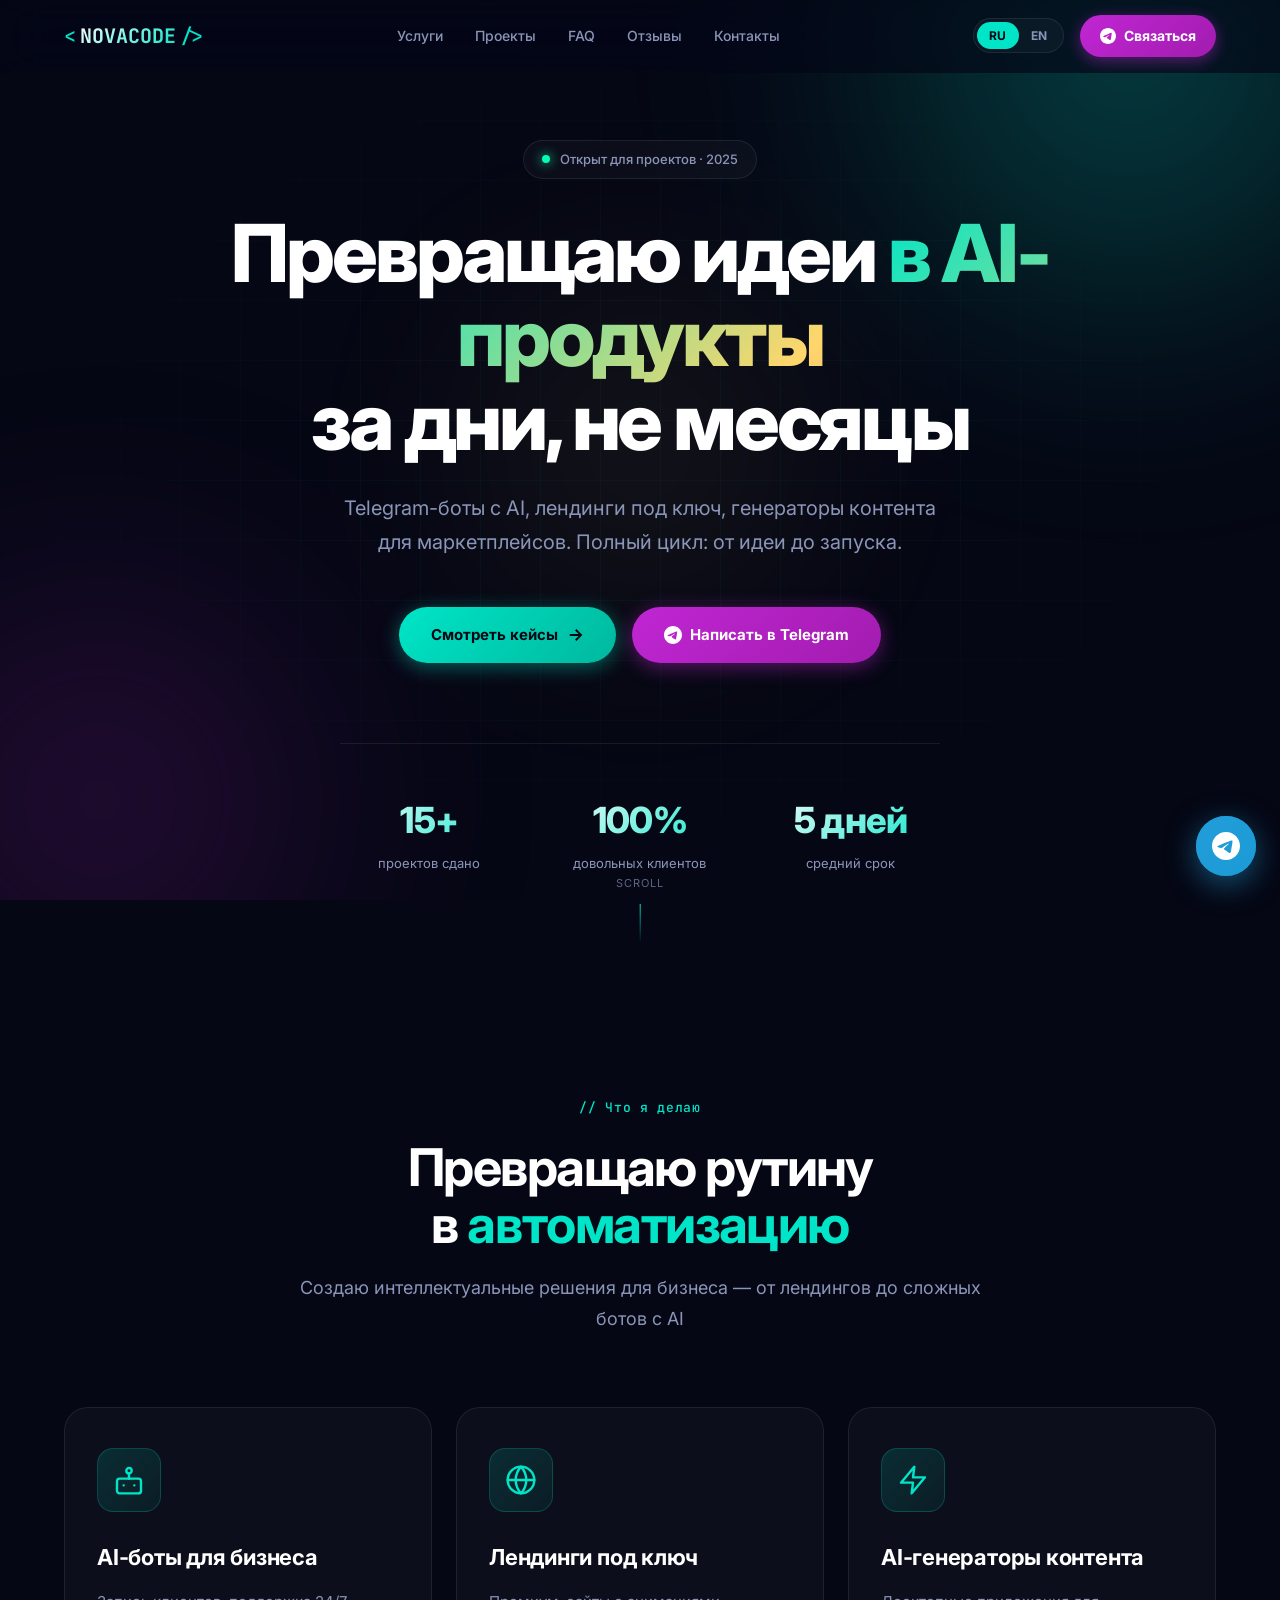
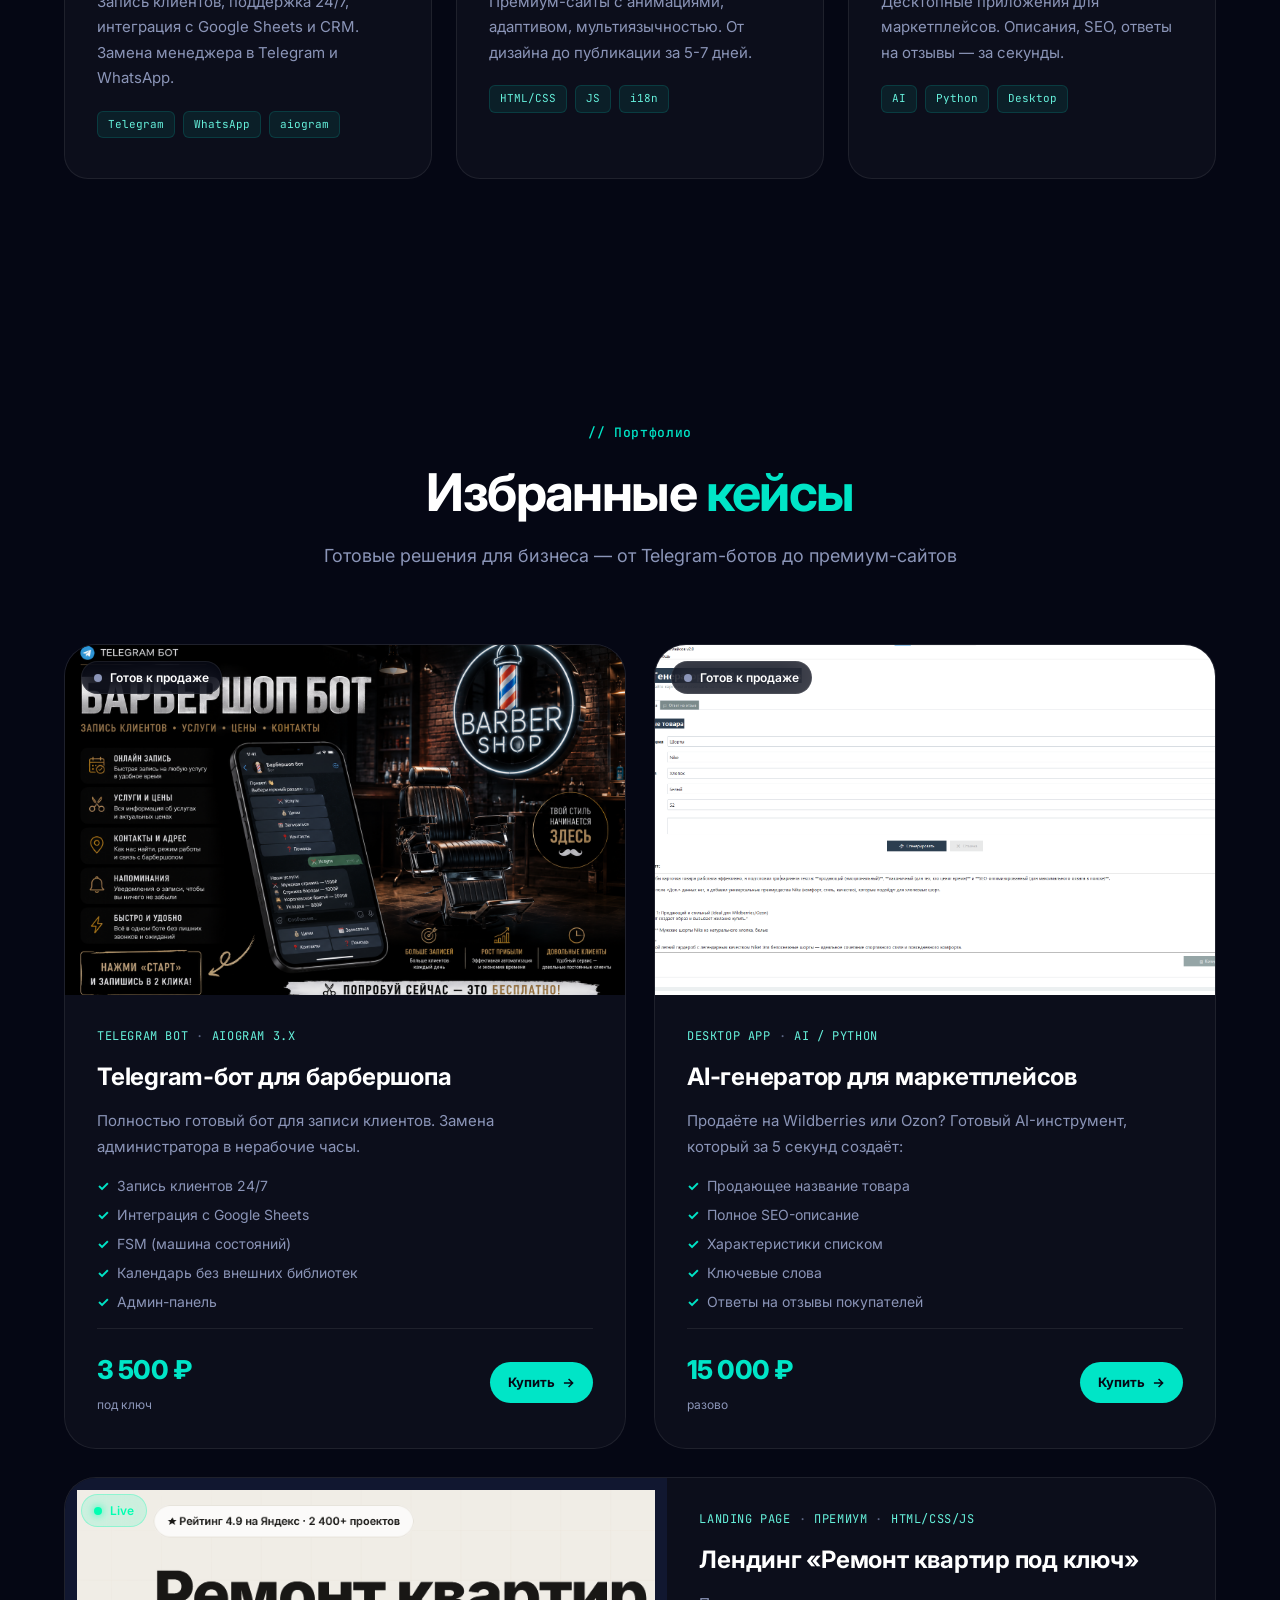
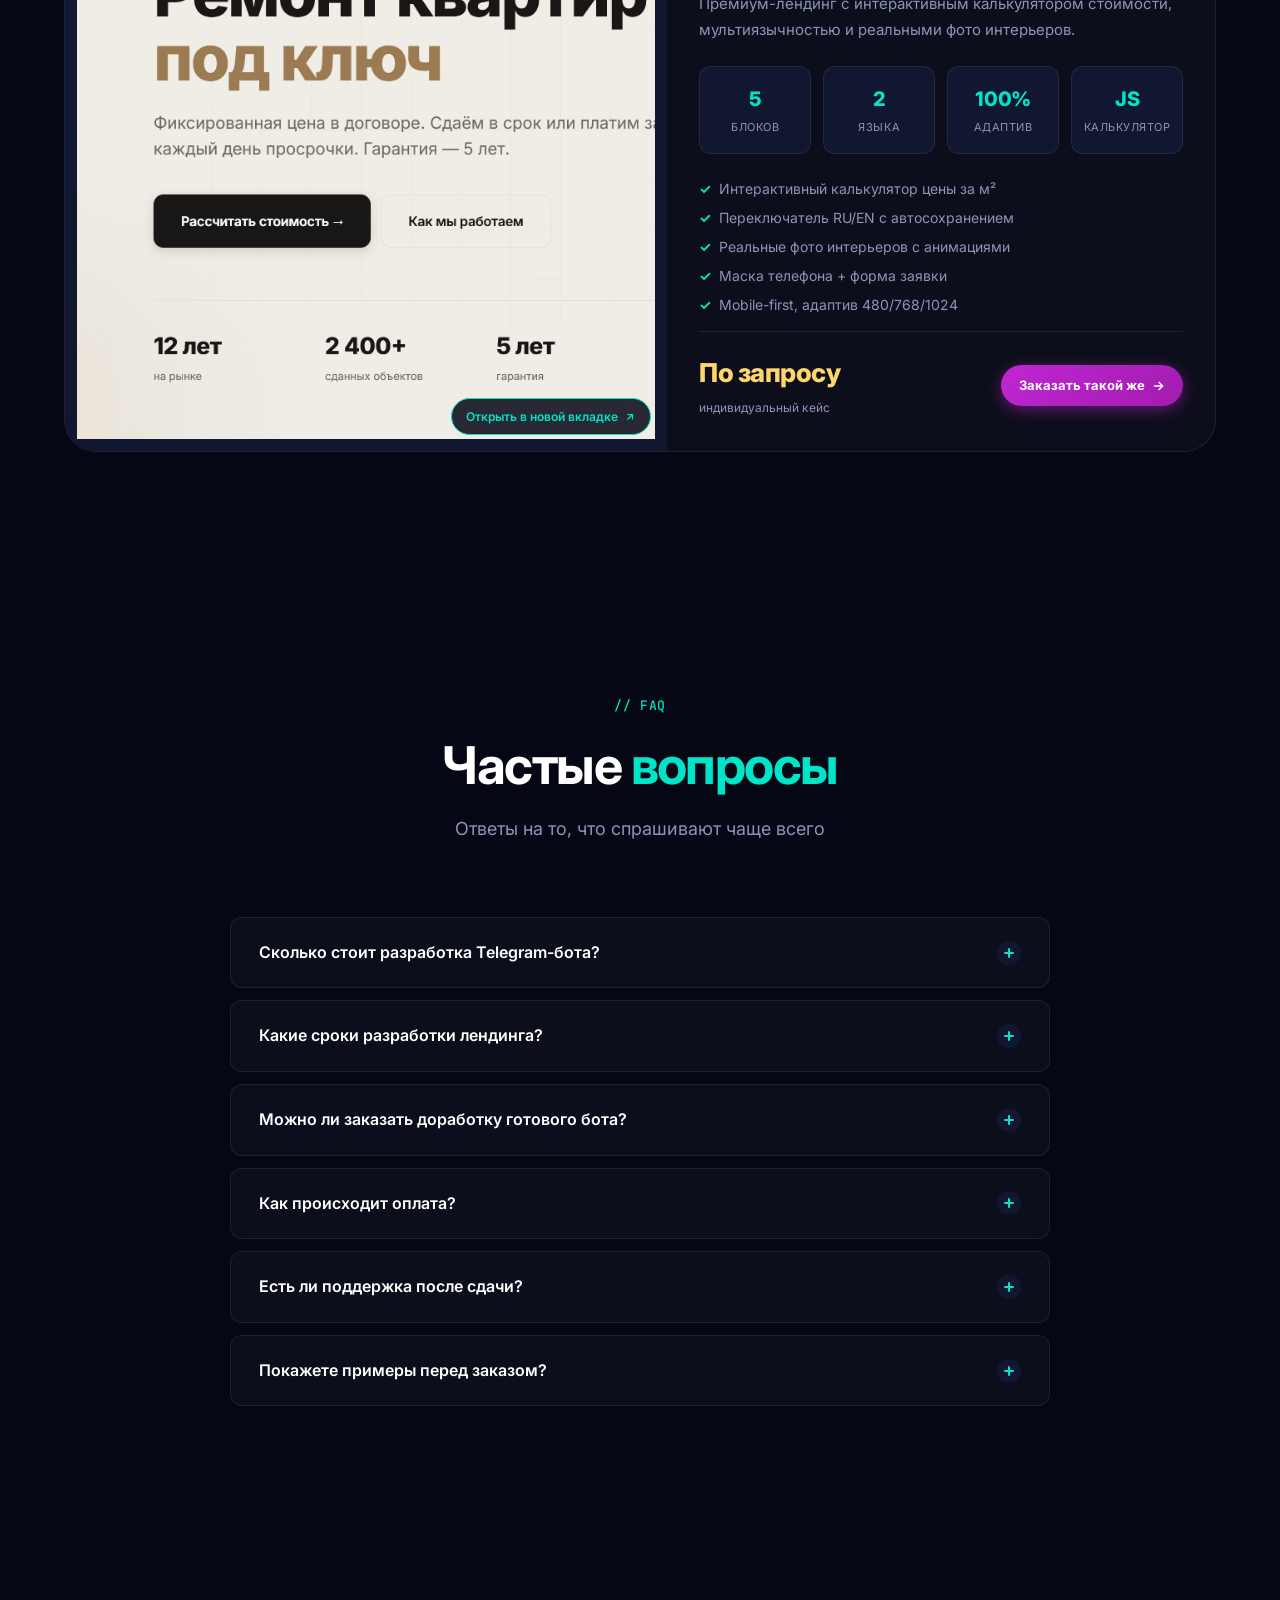
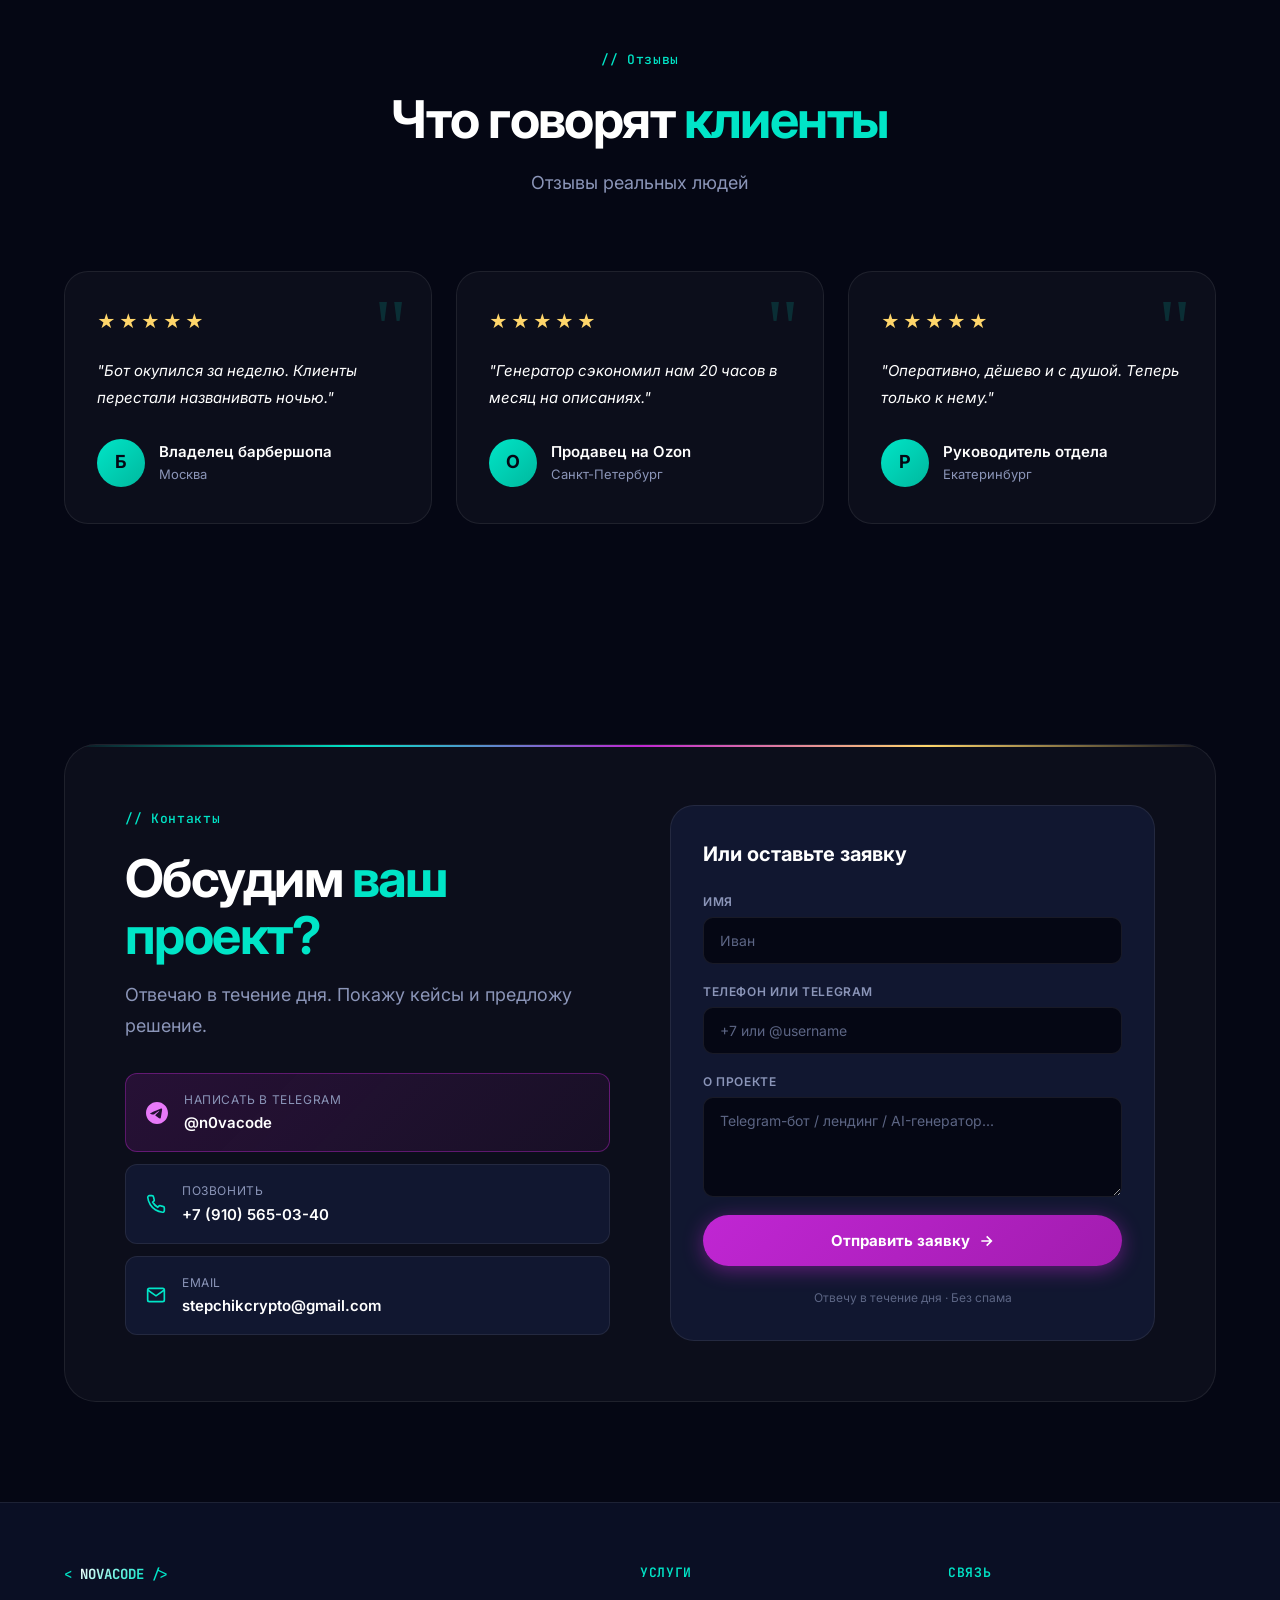
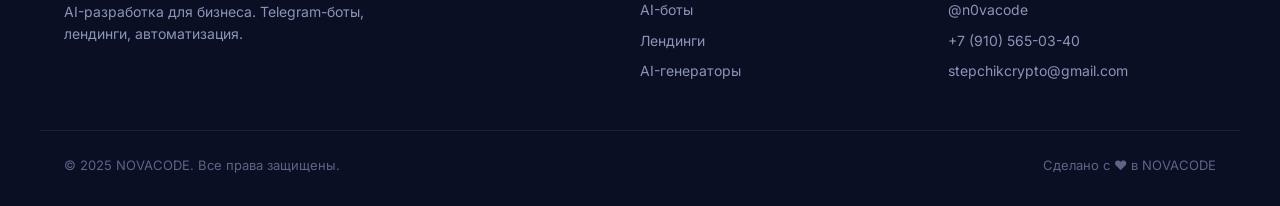
==== commit 70596875: "Add files via upload" ====
--- a/index.html
+++ b/index.html
@@ -3,1173 +3,467 @@
 <head>
     <meta charset="UTF-8">
     <meta name="viewport" content="width=device-width, initial-scale=1.0">
-    <title>NOVACODE | AI Developer Portfolio</title>
-    <link href="https://fonts.googleapis.com/css2?family=Inter:wght@300;400;500;600;700;800&display=swap" rel="stylesheet">
-    <style>
-        * { margin: 0; padding: 0; box-sizing: border-box; }
-        :root {
-            --bg-primary: #0a0a0f;
-            --bg-secondary: #0f0f18;
-            --text-primary: #ffffff;
-            --text-secondary: #8b8b9e;
-            --accent-primary: #a855f7;
-            --accent-secondary: #7c3aed;
-            --accent-glow: #c084fc;
-            --glass-bg: rgba(255, 255, 255, 0.03);
-            --glass-border: rgba(255, 255, 255, 0.08);
-        }
-        html { scroll-behavior: smooth; }
-        body {
-            font-family: 'Inter', sans-serif;
-            background: var(--bg-primary);
-            color: var(--text-primary);
-            line-height: 1.6;
-            overflow-x: hidden;
-        }
-
-        /* Animated Background */
-        .bg-effects {
-            position: fixed;
-            top: 0; left: 0;
-            width: 100%; height: 100%;
-            pointer-events: none;
-            z-index: 0;
-            overflow: hidden;
-        }
-        #particles-canvas {
-            position: fixed;
-            top: 0; left: 0;
-            width: 100%; height: 100%;
-            z-index: 1;
-        }
-        .glow-orb {
-            position: absolute;
-            border-radius: 50%;
-            filter: blur(100px);
-            opacity: 0.4;
-            animation: floatOrb 20s ease-in-out infinite;
-        }
-        .glow-orb-1 {
-            width: 800px; height: 800px;
-            background: radial-gradient(circle, var(--accent-primary) 0%, transparent 70%);
-            top: -400px; right: -200px;
-        }
-        .glow-orb-2 {
-            width: 600px; height: 600px;
-            background: radial-gradient(circle, var(--accent-secondary) 0%, transparent 70%);
-            bottom: -200px; left: -200px;
-            animation-delay: -10s;
-        }
-        .glow-orb-3 {
-            width: 500px; height: 500px;
-            background: radial-gradient(circle, var(--accent-glow) 0%, transparent 70%);
-            top: 40%; left: 30%;
-            animation-delay: -5s;
-            opacity: 0.2;
-        }
-        @keyframes floatOrb {
-            0%, 100% { transform: translate(0, 0) scale(1); }
-            33% { transform: translate(30px, -30px) scale(1.05); }
-            66% { transform: translate(-20px, 20px) scale(0.95); }
-        }
-
-        /* Section Animation */
-        .section {
-            position: relative;
-            z-index: 10;
-            padding: 120px 20px;
-            opacity: 0;
-            transform: translateY(50px);
-            transition: all 0.8s cubic-bezier(0.16, 1, 0.3, 1);
-        }
-        .section.visible {
-            opacity: 1;
-            transform: translateY(0);
-        }
-        .container {
-            max-width: 1200px;
-            margin: 0 auto;
-        }
-
-        /* Navigation */
-        nav {
-            position: fixed;
-            top: 0; left: 0; right: 0;
-            z-index: 1000;
-            padding: 20px 40px;
-            background: rgba(10, 10, 15, 0.7);
-            backdrop-filter: blur(30px);
-            border-bottom: 1px solid var(--glass-border);
-            display: flex;
-            justify-content: space-between;
-            align-items: center;
-        }
-        .logo {
-            font-size: 26px;
-            font-weight: 800;
-            background: linear-gradient(135deg, #fff 0%, var(--accent-primary) 100%);
-            -webkit-background-clip: text;
-            -webkit-text-fill-color: transparent;
-            background-clip: text;
-            letter-spacing: -0.5px;
-        }
-        .nav-links {
-            display: flex;
-            gap: 36px;
-            list-style: none;
-        }
-        .nav-links a {
-            color: var(--text-secondary);
-            text-decoration: none;
-            font-weight: 500;
-            font-size: 14px;
-            transition: all 0.3s;
-            position: relative;
-            padding: 8px 0;
-        }
-        .nav-links a::after {
-            content: '';
-            position: absolute;
-            bottom: 0; left: 0;
-            width: 0; height: 2px;
-            background: linear-gradient(90deg, var(--accent-primary), var(--accent-glow));
-            transition: width 0.3s ease;
-        }
-        .nav-links a:hover {
-            color: var(--text-primary);
-        }
-        .nav-links a:hover::after {
-            width: 100%;
-        }
-        .nav-btn {
-            background: linear-gradient(135deg, var(--accent-primary), var(--accent-secondary));
-            color: #fff;
-            padding: 12px 26px;
-            border: none;
-            border-radius: 30px;
-            font-weight: 600;
-            cursor: pointer;
-            transition: all 0.4s cubic-bezier(0.16, 1, 0.3, 1);
-            display: flex;
-            align-items: center;
-            gap: 8px;
-            font-size: 14px;
-            text-decoration: none;
-            position: relative;
-            overflow: hidden;
-        }
-        .nav-btn::before {
-            content: '';
-            position: absolute;
-            top: 0; left: -100%;
-            width: 100%; height: 100%;
-            background: linear-gradient(90deg, transparent, rgba(255,255,255,0.2), transparent);
-            transition: left 0.5s;
-        }
-        .nav-btn:hover::before {
-            left: 100%;
-        }
-        .nav-btn:hover {
-            transform: translateY(-3px);
-            box-shadow: 0 15px 40px rgba(168, 85, 247, 0.4);
-        }
-        
-        /* Burger Menu */
-        .burger {
-            display: none;
-            flex-direction: column;
-            gap: 6px;
-            cursor: pointer;
-            z-index: 1001;
-            padding: 10px;
-        }
-        .burger span {
-            width: 26px; height: 2px;
-            background: var(--text-primary);
-            transition: all 0.3s;
-            border-radius: 2px;
-        }
-        .burger.active span:nth-child(1) {
-            transform: rotate(45deg) translate(6px, 6px);
-        }
-        .burger.active span:nth-child(2) {
-            opacity: 0;
-        }
-        .burger.active span:nth-child(3) {
-            transform: rotate(-45deg) translate(6px, -6px);
-        }
-
-        /* Hero Section */
-        .hero {
-            min-height: 100vh;
-            display: flex;
-            align-items: center;
-            justify-content: center;
-            text-align: center;
-            padding-top: 120px;
-            position: relative;
-        }
-        .hero-content {
-            position: relative;
-            z-index: 10;
-        }
-        .hero h1 {
-            font-size: clamp(42px, 7vw, 84px);
-            font-weight: 800;
-            margin-bottom: 24px;
-            letter-spacing: -2px;
-            line-height: 1.1;
-        }
-        .hero h1 .gradient {
-            background: linear-gradient(135deg, #fff 0%, var(--accent-primary) 30%, var(--accent-glow) 60%, var(--accent-primary) 100%);
-            background-size: 200% auto;
-            -webkit-background-clip: text;
-            -webkit-text-fill-color: transparent;
-            background-clip: text;
-            animation: shimmer 4s linear infinite;
-        }
-        @keyframes shimmer {
-            to { background-position: 200% center; }
-        }
-        .hero-subtitle {
-            font-size: clamp(18px, 2.5vw, 22px);
-            color: var(--text-secondary);
-            margin-bottom: 48px;
-            font-weight: 400;
-            max-width: 540px;
-            margin-left: auto;
-            margin-right: auto;
-            line-height: 1.7;
-        }
-        .hero-buttons {
-            display: flex;
-            gap: 16px;
-            justify-content: center;
-            flex-wrap: wrap;
-        }
-        .btn {
-            padding: 18px 42px;
-            border-radius: 50px;
-            font-weight: 600;
-            font-size: 16px;
-            cursor: pointer;
-            transition: all 0.4s cubic-bezier(0.16, 1, 0.3, 1);
-            text-decoration: none;
-            display: inline-flex;
-            align-items: center;
-            gap: 10px;
-        }
-        .btn-primary {
-            background: linear-gradient(135deg, var(--accent-primary), var(--accent-secondary));
-            color: #fff;
-            border: none;
-            position: relative;
-            overflow: hidden;
-        }
-        .btn-primary::after {
-            content: '';
-            position: absolute;
-            inset: 0;
-            background: linear-gradient(135deg, var(--accent-glow), var(--accent-primary));
-            opacity: 0;
-            transition: opacity 0.4s;
-        }
-        .btn-primary:hover::after {
-            opacity: 1;
-        }
-        .btn-primary:hover {
-            transform: translateY(-4px);
-            box-shadow: 0 20px 50px rgba(168, 85, 247, 0.5);
-        }
-        .btn-secondary {
-            background: transparent;
-            color: var(--text-primary);
-            border: 1px solid var(--glass-border);
-            backdrop-filter: blur(10px);
-        }
-        .btn-secondary:hover {
-            border-color: var(--accent-primary);
-            background: rgba(168, 85, 247, 0.1);
-            transform: translateY(-4px);
-        }
-        
-        /* Floating Shapes */
-        .floating-shapes {
-            position: absolute;
-            width: 100%;
-            height: 100%;
-            top: 0; left: 0;
-            pointer-events: none;
-            overflow: hidden;
-        }
-        .shape {
-            position: absolute;
-            border: 1px solid rgba(168, 85, 247, 0.2);
-            animation: floatShape 25s ease-in-out infinite;
-        }
-        .shape-1 {
-            width: 100px; height: 100px;
-            border-radius: 30%;
-            top: 15%; left: 8%;
-            animation-delay: 0s;
-        }
-        .shape-2 {
-            width: 70px; height: 70px;
-            top: 25%; right: 12%;
-            animation-delay: -8s;
-            transform: rotate(45deg);
-            border-radius: 20%;
-        }
-        .shape-3 {
-            width: 120px; height: 120px;
-            border-radius: 40%;
-            bottom: 20%; left: 15%;
-            animation-delay: -15s;
-        }
-        .shape-4 {
-            width: 60px; height: 60px;
-            bottom: 25%; right: 8%;
-            animation-delay: -20s;
-            transform: rotate(45deg);
-            border-radius: 50%;
-        }
-        @keyframes floatShape {
-            0%, 100% { transform: translateY(0) rotate(0deg); opacity: 0.3; }
-            50% { transform: translateY(-40px) rotate(180deg); opacity: 0.7; }
-        }
-
-        /* Section Headers */
-        .section-header {
-            text-align: center;
-            margin-bottom: 70px;
-        }
-        .section-header h2 {
-            font-size: clamp(36px, 5vw, 52px);
-            font-weight: 700;
-            margin-bottom: 16px;
-            letter-spacing: -1px;
-        }
-        .section-header h2 .gradient {
-            background: linear-gradient(135deg, #fff, var(--accent-primary));
-            -webkit-background-clip: text;
-            -webkit-text-fill-color: transparent;
-            background-clip: text;
-        }
-        .section-header p {
-            color: var(--text-secondary);
-            font-size: 18px;
-            max-width: 500px;
-            margin: 0 auto;
-        }
-
-        /* Glass Card */
-        .glass-card {
-            background: linear-gradient(135deg, rgba(255,255,255,0.05), rgba(255,255,255,0.02));
-            backdrop-filter: blur(30px);
-            border: 1px solid var(--glass-border);
-            border-radius: 28px;
-            padding: 44px;
-            transition: all 0.5s cubic-bezier(0.16, 1, 0.3, 1);
-            position: relative;
-            overflow: hidden;
-        }
-        .glass-card::before {
-            content: '';
-            position: absolute;
-            top: 0; left: 0; right: 0;
-            height: 1px;
-            background: linear-gradient(90deg, transparent, rgba(168,85,247,0.5), transparent);
-            opacity: 0;
-            transition: opacity 0.5s;
-        }
-        .glass-card:hover::before {
-            opacity: 1;
-        }
-        .glass-card:hover {
-            transform: translateY(-12px);
-            border-color: rgba(168, 85, 247, 0.3);
-            box-shadow: 0 30px 70px rgba(168, 85, 247, 0.15);
-        }
-
-        /* Services */
-        .services-grid {
-            display: grid;
-            grid-template-columns: repeat(auto-fit, minmax(340px, 1fr));
-            gap: 28px;
-        }
-        .service-card {
-            text-align: center;
-        }
-        .service-icon {
-            width: 88px; height: 88px;
-            margin: 0 auto 28px;
-            background: linear-gradient(135deg, rgba(168, 85, 247, 0.25), rgba(124, 58, 237, 0.15));
-            border-radius: 24px;
-            display: flex;
-            align-items: center;
-            justify-content: center;
-            font-size: 40px;
-            position: relative;
-        }
-        .service-icon::after {
-            content: '';
-            position: absolute;
-            inset: -2px;
-            border-radius: 26px;
-            background: linear-gradient(135deg, var(--accent-primary), var(--accent-glow));
-            z-index: -1;
-            opacity: 0;
-            transition: opacity 0.4s;
-        }
-        .service-card:hover .service-icon::after {
-            opacity: 0.5;
-        }
-        .service-card h3 {
-            font-size: 24px;
-            font-weight: 600;
-            margin-bottom: 16px;
-        }
-        .service-card p {
-            color: var(--text-secondary);
-            font-size: 15px;
-            line-height: 1.75;
-        }
-
-        /* Projects */
-        .projects-grid {
-            display: grid;
-            grid-template-columns: repeat(auto-fit, minmax(520px, 1fr));
-            gap: 36px;
-        }
-        .project-card {
-            overflow: hidden;
-        }
-        .project-image {
-            height: 280px;
-            background: linear-gradient(135deg, #15151f, #0d0d14);
-            border-radius: 20px;
-            margin-bottom: 28px;
-            display: flex;
-            align-items: center;
-            justify-content: center;
-            position: relative;
-            overflow: hidden;
-        }
-        .project-image::before {
-            content: '';
-            position: absolute;
-            width: 200%; height: 200%;
-            background: conic-gradient(from 0deg, transparent, var(--accent-primary), transparent);
-            animation: rotate 12s linear infinite;
-            opacity: 0.15;
-        }
-        @keyframes rotate {
-            to { transform: rotate(360deg); }
-        }
-        .project-image img {
-            position: relative;
-            z-index: 1;
-            width: 100%;
-            height: 100%;
-            object-fit: cover;
-            border-radius: 20px;
-        }
-        .project-image .placeholder {
-            position: relative;
-            z-index: 1;
-            color: var(--text-secondary);
-            font-size: 14px;
-            background: rgba(0,0,0,0.6);
-            padding: 10px 20px;
-            border-radius: 10px;
-        }
-        .project-card h3 {
-            font-size: 28px;
-            font-weight: 600;
-            margin-bottom: 14px;
-        }
-        .project-card p {
-            color: var(--text-secondary);
-            margin-bottom: 20px;
-            line-height: 1.7;
-        }
-        .project-card ul {
-            margin: 0 0 20px 0;
-            padding-left: 22px;
-            color: #d4d4d8;
-            line-height: 2;
-        }
-        .project-card ul li {
-            margin-bottom: 4px;
-        }
-        .project-info {
-            font-size: 14px;
-            color: var(--text-secondary);
-            margin-top: 12px;
-            line-height: 1.6;
-        }
-        .project-tags {
-            display: flex;
-            gap: 10px;
-            flex-wrap: wrap;
-            margin-top: 20px;
-        }
-        .project-tag {
-            background: rgba(168, 85, 247, 0.12);
-            color: var(--accent-glow);
-            padding: 8px 18px;
-            border-radius: 24px;
-            font-size: 13px;
-            font-weight: 500;
-            border: 1px solid rgba(168, 85, 247, 0.2);
-        }
-        .project-price {
-            margin-top: 20px;
-            padding: 14px 24px;
-            background: linear-gradient(135deg, rgba(168, 85, 247, 0.2), rgba(124, 58, 237, 0.1));
-            border: 1px solid rgba(168, 85, 247, 0.3);
-            border-radius: 16px;
-            color: var(--accent-glow);
-            font-weight: 700;
-            font-size: 1.2rem;
-            display: inline-block;
-        }
-        .project-cta {
-            margin-top: 18px;
-            display: inline-block;
-            color: var(--text-secondary);
-            font-size: 14px;
-            margin-left: 15px;
-        }
-
-        /* Reviews */
-        .reviews-grid {
-            display: grid;
-            grid-template-columns: repeat(auto-fit, minmax(340px, 1fr));
-            gap: 28px;
-        }
-        .review-card {
-            position: relative;
-        }
-        .review-stars {
-            color: var(--accent-glow);
-            font-size: 20px;
-            margin-bottom: 22px;
-            letter-spacing: 4px;
-        }
-        .review-text {
-            font-size: 16px;
-            line-height: 1.85;
-            margin-bottom: 28px;
-            color: #d4d4d8;
-            font-style: italic;
-        }
-        .review-author {
-            display: flex;
-            align-items: center;
-            gap: 16px;
-        }
-        .review-avatar {
-            width: 54px; height: 54px;
-            border-radius: 50%;
-            background: linear-gradient(135deg, var(--accent-primary), var(--accent-secondary));
-            display: flex;
-            align-items: center;
-            justify-content: center;
-            font-weight: 700;
-            font-size: 20px;
-            color: #fff;
-        }
-        .review-info h4 {
-            font-size: 17px;
-            font-weight: 600;
-            margin-bottom: 4px;
-        }
-        .review-info span {
-            color: var(--text-secondary);
-            font-size: 14px;
-        }
-
-        /* Contact */
-        .contact-wrapper {
-            display: grid;
-            grid-template-columns: 1fr 1fr;
-            gap: 70px;
-            align-items: center;
-        }
-        .contact-info h3 {
-            font-size: 36px;
-            font-weight: 700;
-            margin-bottom: 22px;
-        }
-        .contact-info p {
-            color: var(--text-secondary);
-            font-size: 17px;
-            margin-bottom: 36px;
-            line-height: 1.75;
-        }
-        .telegram-btn {
-            display: inline-flex;
-            align-items: center;
-            gap: 14px;
-            background: linear-gradient(135deg, var(--accent-primary), var(--accent-secondary));
-            color: #fff;
-            padding: 20px 44px;
-            border-radius: 50px;
-            font-weight: 600;
-            font-size: 18px;
-            text-decoration: none;
-            transition: all 0.4s cubic-bezier(0.16, 1, 0.3, 1);
-            margin-bottom: 24px;
-        }
-        .telegram-btn:hover {
-            transform: translateY(-4px);
-            box-shadow: 0 20px 50px rgba(168, 85, 247, 0.5);
-        }
-        
-        .contact-phone {
-            display: inline-flex;
-            align-items: center;
-            gap: 14px;
-            background: rgba(255, 255, 255, 0.04);
-            border: 1px solid var(--glass-border);
-            padding: 16px 28px;
-            border-radius: 50px;
-            color: var(--text-primary);
-            text-decoration: none;
-            font-size: 17px;
-            font-weight: 500;
-            transition: all 0.3s;
-        }
-        .contact-phone:hover {
-            background: rgba(255, 255, 255, 0.08);
-            border-color: rgba(168, 85, 247, 0.3);
-        }
-        .contact-phone svg {
-            color: var(--accent-primary);
-        }
-
-        .contact-form {
-            display: flex;
-            flex-direction: column;
-            gap: 22px;
-        }
-        .form-group input,
-        .form-group textarea {
-            width: 100%;
-            background: var(--glass-bg);
-            border: 1px solid var(--glass-border);
-            border-radius: 18px;
-            padding: 20px 26px;
-            color: var(--text-primary);
-            font-family: 'Inter', sans-serif;
-            font-size: 15px;
-            transition: all 0.3s;
-        }
-        .form-group input::placeholder,
-        .form-group textarea::placeholder {
-            color: var(--text-secondary);
-        }
-        .form-group input:focus,
-        .form-group textarea:focus {
-            outline: none;
-            border-color: var(--accent-primary);
-            box-shadow: 0 0 30px rgba(168, 85, 247, 0.15);
-        }
-        .form-group textarea {
-            min-height: 140px;
-            resize: vertical;
-        }
-        .submit-btn {
-            background: linear-gradient(135deg, var(--accent-primary), var(--accent-secondary));
-            color: #fff;
-            padding: 20px 44px;
-            border: none;
-            border-radius: 50px;
-            font-weight: 600;
-            font-size: 17px;
-            cursor: pointer;
-            transition: all 0.4s cubic-bezier(0.16, 1, 0.3, 1);
-        }
-        .submit-btn:hover {
-            transform: translateY(-4px);
-            box-shadow: 0 20px 50px rgba(168, 85, 247, 0.5);
-        }
-        .submit-btn:disabled {
-            opacity: 0.7;
-            cursor: not-allowed;
-        }
-
-        /* Footer */
-        footer {
-            position: relative;
-            z-index: 10;
-            padding: 50px 40px;
-            border-top: 1px solid var(--glass-border);
-            display: flex;
-            justify-content: space-between;
-            align-items: center;
-            background: rgba(10, 10, 15, 0.6);
-        }
-        .footer-copy {
-            color: var(--text-secondary);
-            font-size: 14px;
-        }
-        .footer-socials {
-            display: flex;
-            gap: 16px;
-        }
-        .footer-socials a {
-            width: 48px; height: 48px;
-            border: 1px solid var(--glass-border);
-            border-radius: 50%;
-            display: flex;
-            align-items: center;
-            justify-content: center;
-            color: var(--text-secondary);
-            text-decoration: none;
-            transition: all 0.3s;
-            font-size: 20px;
-        }
-        .footer-socials a:hover {
-            border-color: var(--accent-primary);
-            color: var(--accent-primary);
-            transform: translateY(-4px);
-            box-shadow: 0 10px 30px rgba(168, 85, 247, 0.2);
-        }
-
-        /* Mobile Responsive */
-        @media (max-width: 768px) {
-            nav { padding: 16px 20px; }
-            .nav-links {
-                position: fixed;
-                top: 0; right: -100%;
-                width: 75%;
-                height: 100vh;
-                background: rgba(10, 10, 15, 0.98);
-                backdrop-filter: blur(30px);
-                flex-direction: column;
-                justify-content: center;
-                align-items: center;
-                transition: right 0.4s cubic-bezier(0.16, 1, 0.3, 1);
-            }
-            .nav-links.active { right: 0; }
-            .burger { display: flex; }
-            .nav-btn { display: none; }
-            .hero h1 { letter-spacing: -1px; }
-            .hero-buttons { flex-direction: column; align-items: center; }
-            .projects-grid { grid-template-columns: 1fr; }
-            .contact-wrapper { grid-template-columns: 1fr; }
-            footer { flex-direction: column; gap: 24px; text-align: center; padding: 36px 20px; }
-        }
-    </style>
+    <title>NOVACODE | AI Developer Portfolio — Telegram-боты, лендинги, AI</title>
+    <meta name="description" content="NOVACODE — портфолио AI-разработчика. Telegram-боты, лендинги под ключ, AI-генераторы.">
+
+    <link rel="preconnect" href="https://fonts.googleapis.com">
+    <link rel="preconnect" href="https://fonts.gstatic.com" crossorigin>
+    <link rel="preconnect" href="https://images.unsplash.com">
+    <link href="https://fonts.googleapis.com/css2?family=Inter:wght@300;400;500;600;700;800&family=JetBrains+Mono:wght@400;500;600&display=swap" rel="stylesheet">
+    <link rel="stylesheet" href="style.css">
 </head>
 <body>
-    <div class="bg-effects">
-        <div class="glow-orb glow-orb-1"></div>
-        <div class="glow-orb glow-orb-2"></div>
-        <div class="glow-orb glow-orb-3"></div>
+    <!-- Scroll Progress -->
+    <div class="scroll-progress" id="scrollProgress"></div>
+
+    <!-- Background -->
+    <div class="bg-grid"></div>
+    <div class="bg-glow">
+        <div class="orb orb-1"></div>
+        <div class="orb orb-2"></div>
+        <div class="orb orb-3"></div>
     </div>
-    <canvas id="particles-canvas"></canvas>
 
     <!-- Navigation -->
-    <nav>
-        <div class="logo">NOVACODE</div>
-        <ul class="nav-links">
-            <li><a href="#hero">Главная</a></li>
-            <li><a href="#services">Услуги</a></li>
-            <li><a href="#projects">Проекты</a></li>
-            <li><a href="#reviews">Отзывы</a></li>
-            <li><a href="#contact">Контакты</a></li>
-        </ul>
-        <a href="https://t.me/n0vacode" target="_blank" class="nav-btn">
-            <svg width="18" height="18" viewBox="0 0 24 24" fill="currentColor">
-                <path d="M12 0C5.373 0 0 5.373 0 12s5.373 12 12 12 12-5.373 12-12S18.627 0 12 0zm5.562 8.161c-.18 1.897-.962 6.502-1.359 8.627-.168.9-.5 1.201-.82 1.23-.697.064-1.226-.461-1.901-.903-1.056-.692-1.653-1.123-2.678-1.799-1.185-.781-.417-1.21.258-1.911.177-.184 3.247-2.977 3.307-3.23.007-.032.014-.15-.056-.212s-.174-.041-.249-.024c-.106.024-1.793 1.139-5.062 3.345-.479.329-.913.489-1.302.481-.428-.009-1.252-.242-1.865-.442-.751-.244-1.349-.374-1.297-.789.027-.216.324-.437.893-.663 3.498-1.524 5.831-2.529 6.998-3.015 3.333-1.386 4.025-1.627 4.477-1.635.099-.002.321.023.465.141.121.1.154.234.17.331.015.099.034.324.019.5z"/>
-            </svg>
-            Связаться
-        </a>
-        <div class="burger" onclick="this.classList.toggle('active'); document.querySelector('.nav-links').classList.toggle('active');">
-            <span></span>
-            <span></span>
-            <span></span>
+    <nav class="nav" id="nav">
+        <div class="container nav__inner">
+            <a href="#hero" class="logo">
+                <span class="logo__brackets">&lt;</span>
+                <span class="logo__text" data-i18n="brand">NOVACODE</span>
+                <span class="logo__brackets">/&gt;</span>
+            </a>
+            <ul class="nav__links">
+                <li><a href="#services" data-i18n="nav.services">Услуги</a></li>
+                <li><a href="#projects" data-i18n="nav.projects">Проекты</a></li>
+                <li><a href="#faq" data-i18n="nav.faq">FAQ</a></li>
+                <li><a href="#reviews" data-i18n="nav.reviews">Отзывы</a></li>
+                <li><a href="#contact" data-i18n="nav.contact">Контакты</a></li>
+            </ul>
+            <div class="nav__actions">
+                <div class="lang-switch" id="langSwitch">
+                    <button class="lang-switch__btn lang-switch__btn--active" data-lang="ru">RU</button>
+                    <button class="lang-switch__btn" data-lang="en">EN</button>
+                </div>
+                <a href="https://t.me/n0vacode" target="_blank" rel="noopener" class="nav__cta">
+                    <svg width="16" height="16" viewBox="0 0 24 24" fill="currentColor"><path d="M12 0C5.373 0 0 5.373 0 12s5.373 12 12 12 12-5.373 12-12S18.627 0 12 0zm5.562 8.161c-.18 1.897-.962 6.502-1.359 8.627-.168.9-.5 1.201-.82 1.23-.697.064-1.226-.461-1.901-.903-1.056-.692-1.653-1.123-2.678-1.799-1.185-.781-.417-1.21.258-1.911.177-.184 3.247-2.977 3.307-3.23.007-.032.014-.15-.056-.212s-.174-.041-.249-.024c-.106.024-1.793 1.139-5.062 3.345-.479.329-.913.489-1.302.481-.428-.009-1.252-.242-1.865-.442-.751-.244-1.349-.374-1.297-.789.027-.216.324-.437.893-.663 3.498-1.524 5.831-2.529 6.998-3.015 3.333-1.386 4.025-1.627 4.477-1.635.099-.002.321.023.465.141.121.1.154.234.17.331.015.099.034.324.019.5z"/></svg>
+                    <span data-i18n="nav.cta">Связаться</span>
+                </a>
+                <button class="burger" id="burger" aria-label="Menu">
+                    <span></span><span></span><span></span>
+                </button>
+            </div>
+        </div>
+        <div class="mobile-menu" id="mobileMenu">
+            <a href="#services" data-i18n="nav.services">Услуги</a>
+            <a href="#projects" data-i18n="nav.projects">Проекты</a>
+            <a href="#faq" data-i18n="nav.faq">FAQ</a>
+            <a href="#reviews" data-i18n="nav.reviews">Отзывы</a>
+            <a href="#contact" data-i18n="nav.contact">Контакты</a>
+            <a href="https://t.me/n0vacode" class="mobile-menu__cta" data-i18n="nav.cta">Связаться</a>
         </div>
     </nav>
 
-    <!-- Hero Section -->
-    <section class="section hero" id="hero">
-        <div class="floating-shapes">
-            <div class="shape shape-1"></div>
-            <div class="shape shape-2"></div>
-            <div class="shape shape-3"></div>
-            <div class="shape shape-4"></div>
-        </div>
-        <div class="hero-content">
-            <h1>Создаю <span class="gradient">AI-инструменты</span></h1>
-            <p class="hero-subtitle">Которые приносят деньги вашему бизнесу. Телеграм-боты, генераторы контента и автоматизация. Разработка под ключ за дни.</p>
-            <div class="hero-buttons">
-                <a href="#projects" class="btn btn-primary">Смотреть проекты</a>
-                <a href="#contact" class="btn btn-secondary">Обсудить проект</a>
-            </div>
-        </div>
-    </section>
-
-    <!-- Services Section -->
+    <!-- Hero -->
+    <section class="hero" id="hero">
+        <div class="container hero__container">
+            <div class="hero__badge" data-aos="fade-down">
+                <span class="hero__badge-dot"></span>
+                <span data-i18n="hero.badge">Открыт для проектов · 2025</span>
+            </div>
+            <h1 class="hero__title" data-aos="fade-up">
+                <span data-i18n="hero.title1">Превращаю идеи</span>
+                <span class="hero__gradient" data-i18n="hero.title2">в AI-продукты</span>
+                <br>
+                <span data-i18n="hero.title3">за дни, не месяцы</span>
+            </h1>
+            <p class="hero__subtitle" data-aos="fade-up" data-aos-delay="100" data-i18n="hero.subtitle">
+                Telegram-боты с AI, лендинги под ключ, генераторы контента для маркетплейсов. Полный цикл: от идеи до запуска.
+            </p>
+            <div class="hero__buttons" data-aos="fade-up" data-aos-delay="200">
+                <a href="#projects" class="btn btn--primary" data-ym="hero_cta_projects">
+                    <span data-i18n="hero.cta1">Смотреть кейсы</span>
+                    <svg width="18" height="18" viewBox="0 0 24 24" fill="none" stroke="currentColor" stroke-width="2.5"><path d="M5 12h14M13 5l7 7-7 7"/></svg>
+                </a>
+                <a href="https://t.me/n0vacode" target="_blank" rel="noopener" class="btn btn--cta" data-ym="hero_cta_telegram">
+                    <svg width="18" height="18" viewBox="0 0 24 24" fill="currentColor"><path d="M12 0C5.373 0 0 5.373 0 12s5.373 12 12 12 12-5.373 12-12S18.627 0 12 0zm5.562 8.161c-.18 1.897-.962 6.502-1.359 8.627-.168.9-.5 1.201-.82 1.23-.697.064-1.226-.461-1.901-.903-1.056-.692-1.653-1.123-2.678-1.799-1.185-.781-.417-1.21.258-1.911.177-.184 3.247-2.977 3.307-3.23.007-.032.014-.15-.056-.212s-.174-.041-.249-.024c-.106.024-1.793 1.139-5.062 3.345-.479.329-.913.489-1.302.481-.428-.009-1.252-.242-1.865-.442-.751-.244-1.349-.374-1.297-.789.027-.216.324-.437.893-.663 3.498-1.524 5.831-2.529 6.998-3.015 3.333-1.386 4.025-1.627 4.477-1.635.099-.002.321.023.465.141.121.1.154.234.17.331.015.099.034.324.019.5z"/></svg>
+                    <span data-i18n="hero.cta2">Написать в Telegram</span>
+                </a>
+            </div>
+            <div class="hero__stats" data-aos="fade-up" data-aos-delay="300">
+                <div class="hero__stat">
+                    <div class="hero__stat-num">15+</div>
+                    <div class="hero__stat-label" data-i18n="hero.stat1Label">проектов сдано</div>
+                </div>
+                <div class="hero__stat">
+                    <div class="hero__stat-num">100%</div>
+                    <div class="hero__stat-label" data-i18n="hero.stat2Label">довольных клиентов</div>
+                </div>
+                <div class="hero__stat">
+                    <div class="hero__stat-num">5 дней</div>
+                    <div class="hero__stat-label" data-i18n="hero.stat3Label">средний срок</div>
+                </div>
+            </div>
+        </div>
+        <div class="hero__scroll" aria-hidden="true">
+            <span data-i18n="hero.scroll">Scroll</span>
+            <div class="hero__scroll-line"></div>
+        </div>
+    </section>
+
+    <!-- Services -->
     <section class="section" id="services">
         <div class="container">
-            <div class="section-header">
-                <h2>Превращаю <span class="gradient">рутину в автоматизацию</span></h2>
-                <p>Создаю интеллектуальные решения для бизнеса</p>
+            <div class="section__head">
+                <span class="eyebrow" data-i18n="services.eyebrow">// Что я делаю</span>
+                <h2 class="section__title" data-i18n="services.title">Превращаю рутину<br>в <span class="text-accent">автоматизацию</span></h2>
+                <p class="section__lead" data-i18n="services.lead">Создаю интеллектуальные решения для бизнеса — от лендингов до сложных ботов с AI</p>
             </div>
             <div class="services-grid">
-                <div class="glass-card service-card">
-                    <div class="service-icon">🤖</div>
-                    <h3>AI-боты для бизнеса</h3>
-                    <p>Запись клиентов, поддержка 24/7, интеграция с Google Sheets. Замена менеджера в Telegram и WhatsApp.</p>
-                </div>
-                <div class="glass-card service-card">
-                    <div class="service-icon">🛒</div>
-                    <h3>Генераторы контента</h3>
-                    <p>Создание описаний, названий и SEO-ключей для Wildberries и Ozon за секунды. Десктопные приложения с AI.</p>
-                </div>
-                <div class="glass-card service-card">
-                    <div class="service-icon">⚡</div>
-                    <h3>Умная автоматизация</h3>
-                    <p>Парсинг данных, отчёты в Excel, AI-ответы на отзывы. Всё, что отнимает часы — делает скрипт.</p>
-                </div>
-            </div>
-        </div>
-    </section>
-
-    <!-- Projects Section -->
+                <article class="service-card" data-aos="fade-up">
+                    <div class="service-card__icon">
+                        <svg viewBox="0 0 24 24" fill="none" stroke="currentColor" stroke-width="1.8" stroke-linecap="round" stroke-linejoin="round"><rect x="3" y="11" width="18" height="11" rx="2"/><circle cx="12" cy="5" r="2"/><path d="M12 7v4M8 16h.01M16 16h.01"/></svg>
+                    </div>
+                    <h3 class="service-card__title" data-i18n="services.s1Title">AI-боты для бизнеса</h3>
+                    <p class="service-card__text" data-i18n="services.s1Text">Запись клиентов, поддержка 24/7, интеграция с Google Sheets и CRM. Замена менеджера в Telegram и WhatsApp.</p>
+                    <div class="service-card__tags"><span>Telegram</span><span>WhatsApp</span><span>aiogram</span></div>
+                </article>
+                <article class="service-card" data-aos="fade-up" data-aos-delay="100">
+                    <div class="service-card__icon">
+                        <svg viewBox="0 0 24 24" fill="none" stroke="currentColor" stroke-width="1.8" stroke-linecap="round" stroke-linejoin="round"><circle cx="12" cy="12" r="10"/><path d="M2 12h20M12 2a15.3 15.3 0 0 1 4 10 15.3 15.3 0 0 1-4 10 15.3 15.3 0 0 1-4-10 15.3 15.3 0 0 1 4-10z"/></svg>
+                    </div>
+                    <h3 class="service-card__title" data-i18n="services.s2Title">Лендинги под ключ</h3>
+                    <p class="service-card__text" data-i18n="services.s2Text">Премиум-сайты с анимациями, адаптивом, мультиязычностью. От дизайна до публикации за 5-7 дней.</p>
+                    <div class="service-card__tags"><span>HTML/CSS</span><span>JS</span><span>i18n</span></div>
+                </article>
+                <article class="service-card" data-aos="fade-up" data-aos-delay="200">
+                    <div class="service-card__icon">
+                        <svg viewBox="0 0 24 24" fill="none" stroke="currentColor" stroke-width="1.8" stroke-linecap="round" stroke-linejoin="round"><polygon points="13 2 3 14 12 14 11 22 21 10 12 10 13 2"/></svg>
+                    </div>
+                    <h3 class="service-card__title" data-i18n="services.s3Title">AI-генераторы контента</h3>
+                    <p class="service-card__text" data-i18n="services.s3Text">Десктопные приложения для маркетплейсов. Описания, SEO, ответы на отзывы — за секунды.</p>
+                    <div class="service-card__tags"><span>AI</span><span>Python</span><span>Desktop</span></div>
+                </article>
+            </div>
+        </div>
+    </section>
+
+    <!-- Projects -->
     <section class="section" id="projects">
         <div class="container">
-            <div class="section-header">
-                <h2>Избранные <span class="gradient">проекты</span></h2>
-                <p>Готовые решения для бизнеса</p>
+            <div class="section__head">
+                <span class="eyebrow" data-i18n="projects.eyebrow">// Портфолио</span>
+                <h2 class="section__title" data-i18n="projects.title">Избранные <span class="text-accent">кейсы</span></h2>
+                <p class="section__lead" data-i18n="projects.lead">Готовые решения для бизнеса — от Telegram-ботов до премиум-сайтов</p>
             </div>
             <div class="projects-grid">
-                <!-- Project 1: Барбершоп -->
-                <div class="glass-card project-card">
-                    <div class="project-image">
-                        <img src="barb2.png" alt="Telegram бот для барбершопа" onerror="this.style.display='none';this.nextElementSibling.style.display='block'">
-                        <span class="placeholder" style="display:none">Фото проекта</span>
-                    </div>
-                    <h3>Telegram-бот для барбершопа</h3>
-                    <p>Полностью готовый бот для записи клиентов с использованием aiogram 3.x и Google Sheets.</p>
-                    <ul>
-                        <li>✓ Запись клиентов 24/7</li>
-                        <li>✓ Интеграция с Google Sheets</li>
-                        <li>✓ FSM (машина состояний)</li>
-                        <li>✓ Календарь без внешних библиотек</li>
-                        <li>✓ Админ-панель</li>
-                    </ul>
-                    <p class="project-info">Код разделён по модулям, снабжён комментариями на русском языке. Под ключ.</p>
-                    <div class="project-tags">
-                        <span class="project-tag">Telegram Bot</span>
-                        <span class="project-tag">aiogram 3.x</span>
-                        <span class="project-tag">Google Sheets</span>
-                    </div>
-                    <div class="project-price">3 500 ₽ — под ключ</div>
-                </div>
-
-                <!-- Project 2: AI Generator -->
-                <div class="glass-card project-card">
-                    <div class="project-image">
-                        <img src="ai_generator_wb_ozon_ad.png" alt="AI генератор для маркетплейсов" onerror="this.style.display='none';this.nextElementSibling.style.display='block'">
-                        <span class="placeholder" style="display:none">Скриншот проекта</span>
-                    </div>
-                    <h3>AI-генератор для маркетплейсов</h3>
-                    <p>Продаёте на Wildberries или Ozon? Тратите часы на описания? Готовый AI-инструмент, который за 5 секунд создаёт:</p>
-                    <ul>
-                        <li>✓ Продающее название товара</li>
-                        <li>✓ Полное SEO-описание</li>
-                        <li>✓ Характеристики списком</li>
-                        <li>✓ Ключевые слова</li>
-                        <li>✓ Ответы на отзывы покупателей</li>
-                    </ul>
-                    <p class="project-info">Работает на вашем компьютере (Windows). Безлимитно, без подписок. Настраиваю под ваш магазин за вечер.</p>
-                    <div class="project-tags">
-                        <span class="project-tag">AI</span>
-                        <span class="project-tag">Windows App</span>
-                        <span class="project-tag">WB / Ozon</span>
-                    </div>
-                    <div class="project-price">15 000 ₽ — разово</div>
-                </div>
-            </div>
-            <div style="text-align: center; margin-top: 50px; color: var(--text-secondary);">
-                <p>Ещё больше проектов в моём портфолио. Свяжитесь, чтобы увидеть релевантные кейсы.</p>
-            </div>
-        </div>
-    </section>
-
-    <!-- Reviews Section -->
+
+                <!-- Project 1 -->
+                <article class="project-card" data-aos="fade-up">
+                    <div class="project-card__visual">
+                        <img src="img/barb2.png" alt="Telegram бот" onerror="this.outerHTML='<div class=\'project-card__placeholder\'>📱</div>'">
+                        <div class="project-card__status"><span class="status-dot"></span><span data-i18n="projects.p1Status">Готов к продаже</span></div>
+                    </div>
+                    <div class="project-card__body">
+                        <div class="project-card__meta"><span data-i18n="projects.p1Meta1">Telegram Bot</span><span>·</span><span>aiogram 3.x</span></div>
+                        <h3 class="project-card__title" data-i18n="projects.p1Title">Telegram-бот для барбершопа</h3>
+                        <p class="project-card__text" data-i18n="projects.p1Text">Полностью готовый бот для записи клиентов. Замена администратора в нерабочие часы.</p>
+                        <ul class="project-card__features">
+                            <li data-i18n="projects.p1F1">Запись клиентов 24/7</li>
+                            <li data-i18n="projects.p1F2">Интеграция с Google Sheets</li>
+                            <li data-i18n="projects.p1F3">FSM (машина состояний)</li>
+                            <li data-i18n="projects.p1F4">Календарь без внешних библиотек</li>
+                            <li data-i18n="projects.p1F5">Админ-панель</li>
+                        </ul>
+                        <div class="project-card__footer">
+                            <div>
+                                <div class="project-card__price">3 500 ₽</div>
+                                <span class="project-card__price-label" data-i18n="projects.priceLabel">под ключ</span>
+                            </div>
+                            <a href="https://t.me/n0vacode" target="_blank" rel="noopener" class="project-card__btn" data-ym="project_barbershop">
+                                <span data-i18n="projects.buyBtn">Купить</span>
+                                <svg width="14" height="14" viewBox="0 0 24 24" fill="none" stroke="currentColor" stroke-width="2.5"><path d="M5 12h14M13 5l7 7-7 7"/></svg>
+                            </a>
+                        </div>
+                    </div>
+                </article>
+
+                <!-- Project 2 -->
+                <article class="project-card" data-aos="fade-up" data-aos-delay="100">
+                    <div class="project-card__visual">
+                        <img src="img/ai_generator_wb_ozon_ad.png" alt="AI генератор" onerror="this.outerHTML='<div class=\'project-card__placeholder\'>🤖</div>'">
+                        <div class="project-card__status"><span class="status-dot"></span><span data-i18n="projects.p2Status">Готов к продаже</span></div>
+                    </div>
+                    <div class="project-card__body">
+                        <div class="project-card__meta"><span data-i18n="projects.p2Meta1">Desktop App</span><span>·</span><span>AI / Python</span></div>
+                        <h3 class="project-card__title" data-i18n="projects.p2Title">AI-генератор для маркетплейсов</h3>
+                        <p class="project-card__text" data-i18n="projects.p2Text">Продаёте на Wildberries или Ozon? Готовый AI-инструмент, который за 5 секунд создаёт:</p>
+                        <ul class="project-card__features">
+                            <li data-i18n="projects.p2F1">Продающее название товара</li>
+                            <li data-i18n="projects.p2F2">Полное SEO-описание</li>
+                            <li data-i18n="projects.p2F3">Характеристики списком</li>
+                            <li data-i18n="projects.p2F4">Ключевые слова</li>
+                            <li data-i18n="projects.p2F5">Ответы на отзывы покупателей</li>
+                        </ul>
+                        <div class="project-card__footer">
+                            <div>
+                                <div class="project-card__price">15 000 ₽</div>
+                                <span class="project-card__price-label" data-i18n="projects.priceLabel">разово</span>
+                            </div>
+                            <a href="https://t.me/n0vacode" target="_blank" rel="noopener" class="project-card__btn" data-ym="project_ai_generator">
+                                <span data-i18n="projects.buyBtn">Купить</span>
+                                <svg width="14" height="14" viewBox="0 0 24 24" fill="none" stroke="currentColor" stroke-width="2.5"><path d="M5 12h14M13 5l7 7-7 7"/></svg>
+                            </a>
+                        </div>
+                    </div>
+                </article>
+
+                <!-- Project 3 — FEATURED с превью-скриншотом -->
+                <article class="project-card project-card--featured" data-aos="fade-up">
+                    <div class="project-card__visual project-card__visual--wide">
+                        <img src="img/stroymaster-preview.png" 
+                             alt="Превью сайта Ремонт квартир" 
+                             loading="lazy" 
+                             style="width:100%; height:100%; object-fit:cover; object-position:top;">
+                        <div class="project-card__status project-card__status--live">
+                            <span class="status-dot status-dot--live"></span>
+                            <span data-i18n="projects.p3Status">Live</span>
+                        </div>
+                        <a href="https://n0vacode.vercel.app/" target="_blank" rel="noopener" class="project-card__live-link" data-ym="project_stroymaster_live">
+                            <span data-i18n="projects.p3Link">Открыть в новой вкладке</span>
+                            <svg width="12" height="12" viewBox="0 0 24 24" fill="none" stroke="currentColor" stroke-width="2.5"><path d="M7 17L17 7M7 7h10v10"/></svg>
+                        </a>
+                    </div>
+                    <div class="project-card__body">
+                        <div class="project-card__meta">
+                            <span data-i18n="projects.p3Meta1">Landing Page</span><span>·</span>
+                            <span data-i18n="projects.p3Meta2">Премиум</span><span>·</span>
+                            <span>HTML/CSS/JS</span>
+                        </div>
+                        <h3 class="project-card__title" data-i18n="projects.p3Title">Лендинг «Ремонт квартир под ключ»</h3>
+                        <p class="project-card__text" data-i18n="projects.p3Text">Премиум-лендинг с интерактивным калькулятором стоимости, мультиязычностью и реальными фото интерьеров.</p>
+                        <div class="project-card__highlights">
+                            <div class="highlight"><div class="highlight__num">5</div><div class="highlight__label" data-i18n="projects.p3H1Label">блоков</div></div>
+                            <div class="highlight"><div class="highlight__num">2</div><div class="highlight__label" data-i18n="projects.p3H2Label">языка</div></div>
+                            <div class="highlight"><div class="highlight__num">100%</div><div class="highlight__label" data-i18n="projects.p3H3Label">адаптив</div></div>
+                            <div class="highlight"><div class="highlight__num">JS</div><div class="highlight__label" data-i18n="projects.p3H4Label">калькулятор</div></div>
+                        </div>
+                        <ul class="project-card__features">
+                            <li data-i18n="projects.p3F1">Интерактивный калькулятор цены за м²</li>
+                            <li data-i18n="projects.p3F2">Переключатель RU/EN с автосохранением</li>
+                            <li data-i18n="projects.p3F3">Реальные фото интерьеров с анимациями</li>
+                            <li data-i18n="projects.p3F4">Маска телефона + форма заявки</li>
+                            <li data-i18n="projects.p3F5">Mobile-first, адаптив 480/768/1024</li>
+                        </ul>
+                        <div class="project-card__footer">
+                            <div>
+                                <div class="project-card__price project-card__price--gold" data-i18n="projects.p3Price">По запросу</div>
+                                <span class="project-card__price-label" data-i18n="projects.p3PriceLabel">индивидуальный кейс</span>
+                            </div>
+                            <a href="https://t.me/n0vacode" target="_blank" rel="noopener" class="project-card__btn project-card__btn--cta" data-ym="project_stroymaster_order">
+                                <span data-i18n="projects.orderBtn">Заказать такой же</span>
+                                <svg width="14" height="14" viewBox="0 0 24 24" fill="none" stroke="currentColor" stroke-width="2.5"><path d="M5 12h14M13 5l7 7-7 7"/></svg>
+                            </a>
+                        </div>
+                    </div>
+                </article>
+
+            </div>
+        </div>
+    </section>
+
+    <!-- FAQ -->
+    <section class="section" id="faq">
+        <div class="container">
+            <div class="section__head">
+                <span class="eyebrow" data-i18n="faq.eyebrow">// FAQ</span>
+                <h2 class="section__title" data-i18n="faq.title">Частые <span class="text-accent">вопросы</span></h2>
+                <p class="section__lead" data-i18n="faq.lead">Ответы на то, что спрашивают чаще всего</p>
+            </div>
+            <div class="faq-list">
+                <details class="faq-item" data-aos="fade-up">
+                    <summary class="faq-item__question">
+                        <span data-i18n="faq.q1">Сколько стоит разработка Telegram-бота?</span>
+                        <span class="faq-item__icon"></span>
+                    </summary>
+                    <div class="faq-item__answer" data-i18n="faq.a1">Готовые боты — от 3 500 ₽. Уникальный под вашу задачу — от 15 000 ₽. Точная цена после обсуждения ТЗ.</div>
+                </details>
+                <details class="faq-item" data-aos="fade-up">
+                    <summary class="faq-item__question">
+                        <span data-i18n="faq.q2">Какие сроки разработки лендинга?</span>
+                        <span class="faq-item__icon"></span>
+                    </summary>
+                    <div class="faq-item__answer" data-i18n="faq.a2">Простой лендинг — 3-5 дней. Премиум — 5-10 дней. Срочные проекты обсуждаются индивидуально.</div>
+                </details>
+                <details class="faq-item" data-aos="fade-up">
+                    <summary class="faq-item__question">
+                        <span data-i18n="faq.q3">Можно ли заказать доработку готового бота?</span>
+                        <span class="faq-item__icon"></span>
+                    </summary>
+                    <div class="faq-item__answer" data-i18n="faq.a3">Да. Доработка любой сложности: новые функции, интеграции, дизайн. Цена — после анализа.</div>
+                </details>
+                <details class="faq-item" data-aos="fade-up">
+                    <summary class="faq-item__question">
+                        <span data-i18n="faq.q4">Как происходит оплата?</span>
+                        <span class="faq-item__icon"></span>
+                    </summary>
+                    <div class="faq-item__answer" data-i18n="faq.a4">50% до начала, 50% после сдачи. Для небольших проектов — 100% предоплата. Принимаю переводы, USDT, счета для ИП/ООО.</div>
+                </details>
+                <details class="faq-item" data-aos="fade-up">
+                    <summary class="faq-item__question">
+                        <span data-i18n="faq.q5">Есть ли поддержка после сдачи?</span>
+                        <span class="faq-item__icon"></span>
+                    </summary>
+                    <div class="faq-item__answer" data-i18n="faq.a5">14 дней бесплатной поддержки. Дальше — по договорённости, от 2 000 ₽/мес.</div>
+                </details>
+                <details class="faq-item" data-aos="fade-up">
+                    <summary class="faq-item__question">
+                        <span data-i18n="faq.q6">Покажете примеры перед заказом?</span>
+                        <span class="faq-item__icon"></span>
+                    </summary>
+                    <div class="faq-item__answer" data-i18n="faq.a6">Конечно. В разделе «Проекты» выше — 3 кейса с подробным описанием. Под вашу нишу найду релевантные примеры.</div>
+                </details>
+            </div>
+        </div>
+    </section>
+
+    <!-- Reviews -->
     <section class="section" id="reviews">
         <div class="container">
-            <div class="section-header">
-                <h2>Что говорят <span class="gradient">клиенты</span></h2>
-                <p>Отзывы реальных людей</p>
+            <div class="section__head">
+                <span class="eyebrow" data-i18n="reviews.eyebrow">// Отзывы</span>
+                <h2 class="section__title" data-i18n="reviews.title">Что говорят <span class="text-accent">клиенты</span></h2>
+                <p class="section__lead" data-i18n="reviews.lead">Отзывы реальных людей</p>
             </div>
             <div class="reviews-grid">
-                <div class="glass-card review-card">
-                    <div class="review-stars">★★★★★</div>
-                    <p class="review-text">"Бот окупился за неделю. Клиенты перестали названивать ночью."</p>
-                    <div class="review-author">
-                        <div class="review-avatar">Б</div>
-                        <div class="review-info">
-                            <h4>Владелец барбершопа</h4>
-                            <span>Москва</span>
-                        </div>
+                <article class="review-card" data-aos="fade-up">
+                    <div class="review-card__stars">★★★★★</div>
+                    <p class="review-card__text" data-i18n="reviews.r1Text">"Бот окупился за неделю. Клиенты перестали названивать ночью."</p>
+                    <div class="review-card__author">
+                        <div class="review-card__avatar">Б</div>
+                        <div><div class="review-card__name" data-i18n="reviews.r1Name">Владелец барбершопа</div><div class="review-card__city" data-i18n="reviews.r1City">Москва</div></div>
+                    </div>
+                </article>
+                <article class="review-card" data-aos="fade-up" data-aos-delay="100">
+                    <div class="review-card__stars">★★★★★</div>
+                    <p class="review-card__text" data-i18n="reviews.r2Text">"Генератор сэкономил нам 20 часов в месяц на описаниях."</p>
+                    <div class="review-card__author">
+                        <div class="review-card__avatar">О</div>
+                        <div><div class="review-card__name" data-i18n="reviews.r2Name">Продавец на Ozon</div><div class="review-card__city" data-i18n="reviews.r2City">Санкт-Петербург</div></div>
+                    </div>
+                </article>
+                <article class="review-card" data-aos="fade-up" data-aos-delay="200">
+                    <div class="review-card__stars">★★★★★</div>
+                    <p class="review-card__text" data-i18n="reviews.r3Text">"Оперативно, дёшево и с душой. Теперь только к нему."</p>
+                    <div class="review-card__author">
+                        <div class="review-card__avatar">Р</div>
+                        <div><div class="review-card__name" data-i18n="reviews.r3Name">Руководитель отдела</div><div class="review-card__city" data-i18n="reviews.r3City">Екатеринбург</div></div>
+                    </div>
+                </article>
+            </div>
+        </div>
+    </section>
+
+    <!-- Contact -->
+    <section class="section section--cta" id="contact">
+        <div class="container">
+            <div class="cta-wrapper">
+                <div class="cta-info">
+                    <span class="eyebrow" data-i18n="contact.eyebrow">// Контакты</span>
+                    <h2 class="section__title" data-i18n="contact.title">Обсудим <span class="text-accent">ваш проект?</span></h2>
+                    <p class="section__lead" data-i18n="contact.lead">Отвечаю в течение дня. Покажу кейсы и предложу решение.</p>
+                    <div class="cta-contacts">
+                        <a href="https://t.me/n0vacode" target="_blank" rel="noopener" class="cta-contact cta-contact--primary" data-ym="contact_telegram">
+                            <svg width="22" height="22" viewBox="0 0 24 24" fill="currentColor"><path d="M12 0C5.373 0 0 5.373 0 12s5.373 12 12 12 12-5.373 12-12S18.627 0 12 0zm5.562 8.161c-.18 1.897-.962 6.502-1.359 8.627-.168.9-.5 1.201-.82 1.23-.697.064-1.226-.461-1.901-.903-1.056-.692-1.653-1.123-2.678-1.799-1.185-.781-.417-1.21.258-1.911.177-.184 3.247-2.977 3.307-3.23.007-.032.014-.15-.056-.212s-.174-.041-.249-.024c-.106.024-1.793 1.139-5.062 3.345-.479.329-.913.489-1.302.481-.428-.009-1.252-.242-1.865-.442-.751-.244-1.349-.374-1.297-.789.027-.216.324-.437.893-.663 3.498-1.524 5.831-2.529 6.998-3.015 3.333-1.386 4.025-1.627 4.477-1.635.099-.002.321.023.465.141.121.1.154.234.17.331.015.099.034.324.019.5z"/></svg>
+                            <div><div class="cta-contact__label" data-i18n="contact.tgLabel">Написать в Telegram</div><div class="cta-contact__value">@n0vacode</div></div>
+                        </a>
+                        <a href="tel:+79105650340" class="cta-contact" data-ym="contact_phone">
+                            <svg width="20" height="20" viewBox="0 0 24 24" fill="none" stroke="currentColor" stroke-width="2"><path d="M22 16.92v3a2 2 0 0 1-2.18 2 19.79 19.79 0 0 1-8.63-3.07 19.5 19.5 0 0 1-6-6 19.79 19.79 0 0 1-3.07-8.67A2 2 0 0 1 4.11 2h3a2 2 0 0 1 2 1.72 12.84 12.84 0 0 0 .7 2.81 2 2 0 0 1-.45 2.11L8.09 9.91a16 16 0 0 0 6 6l1.27-1.27a2 2 0 0 1 2.11-.45 12.84 12.84 0 0 0 2.81.7A2 2 0 0 1 22 16.92z"/></svg>
+                            <div><div class="cta-contact__label" data-i18n="contact.phoneLabel">Позвонить</div><div class="cta-contact__value">+7 (910) 565-03-40</div></div>
+                        </a>
+                        <a href="mailto:stepchikcrypto@gmail.com" class="cta-contact" data-ym="contact_email">
+                            <svg width="20" height="20" viewBox="0 0 24 24" fill="none" stroke="currentColor" stroke-width="2"><path d="M4 4h16c1.1 0 2 .9 2 2v12c0 1.1-.9 2-2 2H4c-1.1 0-2-.9-2-2V6c0-1.1.9-2 2-2z"/><polyline points="22,6 12,13 2,6"/></svg>
+                            <div><div class="cta-contact__label" data-i18n="contact.emailLabel">Email</div><div class="cta-contact__value">stepchikcrypto@gmail.com</div></div>
+                        </a>
                     </div>
                 </div>
-                <div class="glass-card review-card">
-                    <div class="review-stars">★★★★★</div>
-                    <p class="review-text">"Генератор сэкономил нам 20 часов в месяц на описаниях. Работает быстрее копирайтера."</p>
-                    <div class="review-author">
-                        <div class="review-avatar">О</div>
-                        <div class="review-info">
-                            <h4>Продавец на Ozon</h4>
-                            <span>Санкт-Петербург</span>
-                        </div>
-                    </div>
-                </div>
-                <div class="glass-card review-card">
-                    <div class="review-stars">★★★★★</div>
-                    <p class="review-text">"Оперативно, дёшево и с душой. Теперь только к нему за автоматизацией."</p>
-                    <div class="review-author">
-                        <div class="review-avatar">Р</div>
-                        <div class="review-info">
-                            <h4>Руководитель отдела продаж</h4>
-                            <span>Екатеринбург</span>
-                        </div>
-                    </div>
-                </div>
-            </div>
-        </div>
-    </section>
-
-    <!-- Contact Section -->
-    <section class="section" id="contact">
-        <div class="container">
-            <div class="section-header">
-                <h2>Обсудим <span class="gradient">ваш проект?</span></h2>
-                <p>Напишите мне в Telegram</p>
-            </div>
-            <div class="contact-wrapper">
-                <div class="contact-info">
-                    <h3>Давайте обсудим задачу</h3>
-                    <p>Отвечаю в течение дня. Покажу похожие кейсы, предложу решение под ваши цели.</p>
-                    
-                    <a href="https://t.me/n0vacode" target="_blank" class="telegram-btn">
-                        <svg width="24" height="24" viewBox="0 0 24 24" fill="currentColor">
-                            <path d="M12 0C5.373 0 0 5.373 0 12s5.373 12 12 12 12-5.373 12-12S18.627 0 12 0zm5.562 8.161c-.18 1.897-.962 6.502-1.359 8.627-.168.9-.5 1.201-.82 1.23-.697.064-1.226-.461-1.901-.903-1.056-.692-1.653-1.123-2.678-1.799-1.185-.781-.417-1.21.258-1.911.177-.184 3.247-2.977 3.307-3.23.007-.032.014-.15-.056-.212s-.174-.041-.249-.024c-.106.024-1.793 1.139-5.062 3.345-.479.329-.913.489-1.302.481-.428-.009-1.252-.242-1.865-.442-.751-.244-1.349-.374-1.297-.789.027-.216.324-.437.893-.663 3.498-1.524 5.831-2.529 6.998-3.015 3.333-1.386 4.025-1.627 4.477-1.635.099-.002.321.023.465.141.121.1.154.234.17.331.015.099.034.324.019.5z"/>
-                        </svg>
-                        Написать в Telegram
-                    </a>
-                    
-                    <a href="tel:+79105650340" class="contact-phone">
-                        <svg width="20" height="20" viewBox="0 0 24 24" fill="none" stroke="currentColor" stroke-width="2">
-                            <path d="M22 16.92v3a2 2 0 0 1-2.18 2 19.79 19.79 0 0 1-8.63-3.07 19.5 19.5 0 0 1-6-6 19.79 19.79 0 0 1-3.07-8.67A2 2 0 0 1 4.11 2h3a2 2 0 0 1 2 1.72 12.84 12.84 0 0 0 .7 2.81 2 2 0 0 1-.45 2.11L8.09 9.91a16 16 0 0 0 6 6l1.27-1.27a2 2 0 0 1 2.11-.45 12.84 12.84 0 0 0 2.81.7A2 2 0 0 1 22 16.92z"/>
-                        </svg>
-                        +7 (910) 565-03-40
-                    </a>
-                </div>
-                
-                <!-- Formspree Form -->
-                <form class="contact-form" id="contact-form" action="https://formspree.io/f/xnjknbdw" method="POST">
-                    <div class="form-group">
-                        <input type="text" name="Имя" placeholder="Ваше имя" required>
-                    </div>
-                    <div class="form-group">
-                        <input type="tel" name="Телефон" placeholder="Ваш телефон" required>
-                    </div>
-                    <div class="form-group">
-                        <textarea name="Сообщение" placeholder="Расскажите о вашей задаче..." required></textarea>
-                    </div>
-                    <button type="submit" class="submit-btn" id="submit-btn">Отправить заявку</button>
+                <form class="cta-form" id="contactForm" action="https://formspree.io/f/xnjknbdw" method="POST">
+                    <h3 class="cta-form__title" data-i18n="contact.formTitle">Или оставьте заявку</h3>
+                    <div class="form-group"><label data-i18n="contact.formName">Имя</label><input type="text" name="name" required placeholder="Иван"></div>
+                    <div class="form-group"><label data-i18n="contact.formContact">Телефон или Telegram</label><input type="text" name="contact" required placeholder="+7 или @username"></div>
+                    <div class="form-group"><label data-i18n="contact.formMessage">О проекте</label><textarea name="message" required placeholder="Telegram-бот / лендинг / AI-генератор..."></textarea></div>
+                    <button type="submit" class="btn btn--cta btn--block" id="submitBtn" data-ym="form_submit">
+                        <span data-i18n="contact.formSubmit">Отправить заявку</span>
+                        <svg width="16" height="16" viewBox="0 0 24 24" fill="none" stroke="currentColor" stroke-width="2.5"><path d="M5 12h14M13 5l7 7-7 7"/></svg>
+                    </button>
+                    <p class="form-note" data-i18n="contact.formNote">Отвечу в течение дня · Без спама</p>
                 </form>
             </div>
         </div>
     </section>
 
     <!-- Footer -->
-    <footer>
-        <p class="footer-copy">© 2025 NOVACODE. Все права защищены.</p>
-        <div class="footer-socials">
-            <a href="https://t.me/n0vacode" target="_blank" title="Telegram">
-                <svg width="20" height="20" viewBox="0 0 24 24" fill="currentColor">
-                    <path d="M12 0C5.373 0 0 5.373 0 12s5.373 12 12 12 12-5.373 12-12S18.627 0 12 0zm5.562 8.161c-.18 1.897-.962 6.502-1.359 8.627-.168.9-.5 1.201-.82 1.23-.697.064-1.226-.461-1.901-.903-1.056-.692-1.653-1.123-2.678-1.799-1.185-.781-.417-1.21.258-1.911.177-.184 3.247-2.977 3.307-3.23.007-.032.014-.15-.056-.212s-.174-.041-.249-.024c-.106.024-1.793 1.139-5.062 3.345-.479.329-.913.489-1.302.481-.428-.009-1.252-.242-1.865-.442-.751-.244-1.349-.374-1.297-.789.027-.216.324-.437.893-.663 3.498-1.524 5.831-2.529 6.998-3.015 3.333-1.386 4.025-1.627 4.477-1.635.099-.002.321.023.465.141.121.1.154.234.17.331.015.099.034.324.019.5z"/>
-                </svg>
-            </a>
-            <a href="https://github.com/novacode" target="_blank" title="GitHub">
-                <svg width="20" height="20" viewBox="0 0 24 24" fill="currentColor">
-                    <path d="M12 0c-6.626 0-12 5.373-12 12 0 5.302 3.438 9.8 8.207 11.387.599.111.793-.261.793-.577v-2.234c-3.338.726-4.033-1.416-4.033-1.416-.546-1.387-1.333-1.756-1.333-1.756-1.089-.745.083-.729.083-.729 1.205.084 1.839 1.237 1.839 1.237 1.07 1.834 2.807 1.304 3.492.997.107-.775.418-1.305.762-1.604-2.665-.305-5.467-1.334-5.467-5.931 0-1.311.469-2.381 1.236-3.221-.124-.303-.535-1.524.117-3.176 0 0 1.008-.322 3.301 1.23.957-.266 1.983-.399 3.003-.404 1.02.005 2.047.138 3.006.404 2.291-1.552 3.297-1.23 3.297-1.23.653 1.653.242 2.874.118 3.176.77.84 1.235 1.911 1.235 3.221 0 4.609-2.807 5.624-5.479 5.921.43.372.823 1.102.823 2.222v3.293c0 .319.192.694.801.576 4.765-1.589 8.199-6.086 8.199-11.386 0-6.627-5.373-12-12-12z"/>
-                </svg>
-            </a>
+    <footer class="footer">
+        <div class="container footer__inner">
+            <div class="footer__col">
+                <a href="#hero" class="logo logo--footer">
+                    <span class="logo__brackets">&lt;</span>
+                    <span class="logo__text" data-i18n="brand">NOVACODE</span>
+                    <span class="logo__brackets">/&gt;</span>
+                </a>
+                <p class="footer__about" data-i18n="footer.about">AI-разработка для бизнеса. Telegram-боты, лендинги, автоматизация.</p>
+            </div>
+            <div class="footer__col">
+                <h4 data-i18n="footer.servicesTitle">Услуги</h4>
+                <a href="#services" data-i18n="footer.s1">AI-боты</a>
+                <a href="#services" data-i18n="footer.s2">Лендинги</a>
+                <a href="#services" data-i18n="footer.s3">AI-генераторы</a>
+            </div>
+            <div class="footer__col">
+                <h4 data-i18n="footer.contactTitle">Связь</h4>
+                <a href="https://t.me/n0vacode" target="_blank" rel="noopener">@n0vacode</a>
+                <a href="tel:+79105650340">+7 (910) 565-03-40</a>
+                <a href="mailto:stepchikcrypto@gmail.com">stepchikcrypto@gmail.com</a>
+            </div>
+        </div>
+        <div class="container footer__bottom">
+            <span data-i18n="footer.copy">© 2025 NOVACODE. Все права защищены.</span>
+            <span data-i18n="footer.made">Сделано с ❤ в NOVACODE</span>
         </div>
     </footer>
 
-    <script>
-        // Particles Animation
-        const canvas = document.getElementById('particles-canvas');
-        const ctx = canvas.getContext('2d');
-        let particles = [];
-        
-        function resizeCanvas() {
-            canvas.width = window.innerWidth;
-            canvas.height = window.innerHeight;
-        }
-        
-        class Particle {
-            constructor() {
-                this.x = Math.random() * canvas.width;
-                this.y = Math.random() * canvas.height;
-                this.vx = (Math.random() - 0.5) * 0.4;
-                this.vy = (Math.random() - 0.5) * 0.4;
-                this.radius = Math.random() * 2 + 1;
-                this.opacity = Math.random() * 0.4 + 0.1;
-            }
-            
-            update() {
-                this.x += this.vx;
-                this.y += this.vy;
-                
-                if (this.x < 0 || this.x > canvas.width) this.vx *= -1;
-                if (this.y < 0 || this.y > canvas.height) this.vy *= -1;
-            }
-            
-            draw() {
-                ctx.beginPath();
-                ctx.arc(this.x, this.y, this.radius, 0, Math.PI * 2);
-                ctx.fillStyle = `rgba(168, 85, 247, ${this.opacity})`;
-                ctx.fill();
-            }
-        }
-        
-        function initParticles() {
-            particles = [];
-            for (let i = 0; i < 70; i++) {
-                particles.push(new Particle());
-            }
-        }
-        
-        function connectParticles() {
-            for (let i = 0; i < particles.length; i++) {
-                for (let j = i + 1; j < particles.length; j++) {
-                    const dx = particles[i].x - particles[j].x;
-                    const dy = particles[i].y - particles[j].y;
-                    const dist = Math.sqrt(dx * dx + dy * dy);
-                    
-                    if (dist < 140) {
-                        ctx.beginPath();
-                        ctx.moveTo(particles[i].x, particles[i].y);
-                        ctx.lineTo(particles[j].x, particles[j].y);
-                        ctx.strokeStyle = `rgba(168, 85, 247, ${0.12 * (1 - dist / 140)})`;
-                        ctx.lineWidth = 1;
-                        ctx.stroke();
-                    }
-                }
-            }
-        }
-        
-        function animateParticles() {
-            ctx.clearRect(0, 0, canvas.width, canvas.height);
-            
-            particles.forEach(p => {
-                p.update();
-                p.draw();
-            });
-            
-            connectParticles();
-            requestAnimationFrame(animateParticles);
-        }
-        
-        window.addEventListener('resize', () => {
-            resizeCanvas();
-            initParticles();
-        });
-        
-        resizeCanvas();
-        initParticles();
-        animateParticles();
-        
-        // Intersection Observer
-        const observerOptions = {
-            threshold: 0.1,
-            rootMargin: '0px 0px -50px 0px'
-        };
-        
-        const observer = new IntersectionObserver((entries) => {
-            entries.forEach(entry => {
-                if (entry.isIntersecting) {
-                    entry.target.classList.add('visible');
-                }
-            });
-        }, observerOptions);
-        
-        document.querySelectorAll('.section').forEach(section => {
-            observer.observe(section);
-        });
-        
-        // Formspree AJAX submission
-        const form = document.getElementById('contact-form');
-        const submitBtn = document.getElementById('submit-btn');
-        
-        form.addEventListener('submit', async function(e) {
-            e.preventDefault();
-            
-            submitBtn.textContent = 'Отправка...';
-            submitBtn.disabled = true;
-            
-            try {
-                const response = await fetch(form.action, {
-                    method: 'POST',
-                    body: new FormData(form),
-                    headers: {
-                        'Accept': 'application/json'
-                    }
-                });
-                
-                if (response.ok) {
-                    submitBtn.textContent = '✓ Отправлено!';
-                    submitBtn.style.background = '#22c55e';
-                    form.reset();
-                    setTimeout(() => {
-                        submitBtn.textContent = 'Отправить заявку';
-                        submitBtn.disabled = false;
-                        submitBtn.style.background = '';
-                        alert('Спасибо! Я свяжусь с вами в ближайшее время.');
-                    }, 2000);
-                } else {
-                    throw new Error('Error');
-                }
-            } catch (error) {
-                submitBtn.textContent = 'Ошибка';
-                submitBtn.style.background = '#ef4444';
-                setTimeout(() => {
-                    submitBtn.textContent = 'Отправить заявку';
-                    submitBtn.disabled = false;
-                    submitBtn.style.background = '';
-                }, 2000);
-            }
-        });
-        
-        // Smooth scroll
-        document.querySelectorAll('a[href^="#"]').forEach(anchor => {
-            anchor.addEventListener('click', function(e) {
-                e.preventDefault();
-                const target = document.querySelector(this.getAttribute('href'));
-                if (target) {
-                    target.scrollIntoView({ behavior: 'smooth', block: 'start' });
-                    document.querySelector('.nav-links').classList.remove('active');
-                    document.querySelector('.burger').classList.remove('active');
-                }
-            });
-        });
-        
-        // Init hero
-        window.addEventListener('load', () => {
-            document.querySelector('.hero').classList.add('visible');
-        });
-    </script>
+    <!-- ==================== EXIT POPUP ==================== -->
+    <div class="exit-popup" id="exitPopup">
+        <div class="exit-popup__backdrop" id="exitPopupBackdrop"></div>
+        <div class="exit-popup__content">
+            <button class="exit-popup__close" id="exitPopupClose" aria-label="Закрыть">×</button>
+            <div class="exit-popup__icon">🎁</div>
+            <h3 class="exit-popup__title" data-i18n="popup.title">Подождите! У меня подарок для вас</h3>
+            <p class="exit-popup__text" data-i18n="popup.text">Получите бесплатную консультацию по вашему проекту + чек-лист «10 ошибок при заказе бота»</p>
+            <form class="exit-popup__form" id="exitPopupForm">
+                <input type="text" name="name" required placeholder="Ваше имя" data-i18n-placeholder="popup.namePlaceholder">
+                <input type="text" name="contact" required placeholder="Telegram или телефон" data-i18n-placeholder="popup.contactPlaceholder">
+                <button type="submit" class="btn btn--cta btn--block" data-ym="popup_submit">
+                    <span data-i18n="popup.cta">Получить подарок</span>
+                </button>
+            </form>
+            <button class="exit-popup__skip" id="exitPopupSkip" data-i18n="popup.skip">Нет, спасибо</button>
+            <p class="exit-popup__note" data-i18n="popup.note">Без спама · Отвечу в течение дня</p>
+        </div>
+    </div>
+
+    <!-- ==================== TELEGRAM WIDGET ==================== -->
+    <a href="https://t.me/n0vacode" target="_blank" rel="noopener" class="tg-widget" id="tgWidget" data-ym="tg_widget_click">
+        <span class="tg-widget__pulse"></span>
+        <span class="tg-widget__pulse tg-widget__pulse--delay"></span>
+        <svg viewBox="0 0 24 24" fill="currentColor"><path d="M12 0C5.373 0 0 5.373 0 12s5.373 12 12 12 12-5.373 12-12S18.627 0 12 0zm5.562 8.161c-.18 1.897-.962 6.502-1.359 8.627-.168.9-.5 1.201-.82 1.23-.697.064-1.226-.461-1.901-.903-1.056-.692-1.653-1.123-2.678-1.799-1.185-.781-.417-1.21.258-1.911.177-.184 3.247-2.977 3.307-3.23.007-.032.014-.15-.056-.212s-.174-.041-.249-.024c-.106.024-1.793 1.139-5.062 3.345-.479.329-.913.489-1.302.481-.428-.009-1.252-.242-1.865-.442-.751-.244-1.349-.374-1.297-.789.027-.216.324-.437.893-.663 3.498-1.524 5.831-2.529 6.998-3.015 3.333-1.386 4.025-1.627 4.477-1.635.099-.002.321.023.465.141.121.1.154.234.17.331.015.099.034.324.019.5z"/></svg>
+        <span class="tg-widget__tooltip" data-i18n="widget.tooltip">Написать в Telegram</span>
+    </a>
+
+    <!-- ==================== SCROLL TO TOP ==================== -->
+    <button class="scroll-top" id="scrollTop" aria-label="Наверх">
+        <svg width="20" height="20" viewBox="0 0 24 24" fill="none" stroke="currentColor" stroke-width="2.5"><path d="M18 15l-6-6-6 6"/></svg>
+    </button>
+
+    <script src="script.js"></script>
 </body>
-</html>
+</html>
--- a/style.css
+++ b/style.css
@@ -0,0 +1,427 @@
+/* ============================================
+   DESIGN TOKENS — БИРЮЗОВО-ЗОЛОТОЙ + ПУРПУРНЫЙ CTA
+   ============================================ */
+:root {
+  --bg-primary: #050714;
+  --bg-secondary: #0a0f24;
+  --bg-tertiary: #111730;
+  --surface: rgba(255, 255, 255, 0.03);
+  --surface-hover: rgba(255, 255, 255, 0.06);
+  --border: rgba(255, 255, 255, 0.08);
+  --border-hover: rgba(0, 229, 199, 0.4);
+
+  --text-primary: #FFFFFF;
+  --text-secondary: #8B95B8;
+  --text-muted: #5C6584;
+
+  --accent: #00E5C7;
+  --accent-dark: #00B89E;
+  --accent-light: #66F1DC;
+  --accent-glow: rgba(0, 229, 199, 0.4);
+
+  --gold: #FFD66B;
+  --gold-soft: rgba(255, 214, 107, 0.15);
+
+  --cta: #C026D3;
+  --cta-dark: #A21CAF;
+  --cta-light: #E879F9;
+  --cta-glow: rgba(192, 38, 211, 0.45);
+
+  --success: #00FFB2;
+  --warning: #FFB800;
+
+  --shadow-sm: 0 4px 20px rgba(0, 0, 0, 0.3);
+  --shadow: 0 10px 50px rgba(0, 0, 0, 0.4);
+  --shadow-glow: 0 20px 60px var(--accent-glow);
+  --shadow-cta: 0 12px 35px var(--cta-glow);
+
+  --radius: 12px;
+  --radius-lg: 24px;
+  --radius-xl: 32px;
+
+  --ease: cubic-bezier(0.16, 1, 0.3, 1);
+  --container: 1200px;
+}
+
+*, *::before, *::after { box-sizing: border-box; }
+* { margin: 0; padding: 0; }
+html { scroll-behavior: smooth; -webkit-text-size-adjust: 100%; }
+body {
+  font-family: 'Inter', -apple-system, BlinkMacSystemFont, sans-serif;
+  background: var(--bg-primary);
+  color: var(--text-primary);
+  line-height: 1.6;
+  overflow-x: hidden;
+  -webkit-font-smoothing: antialiased;
+  min-height: 100vh;
+}
+img, svg { display: block; max-width: 100%; }
+button { font-family: inherit; cursor: pointer; border: none; background: none; color: inherit; }
+input, textarea { font-family: inherit; }
+a { color: inherit; text-decoration: none; }
+ul { list-style: none; }
+
+.container { width: 100%; max-width: var(--container); margin: 0 auto; padding: 0 24px; }
+
+/* ============================================
+   SCROLL PROGRESS BAR
+   ============================================ */
+.scroll-progress {
+  position: fixed;
+  top: 0; left: 0;
+  height: 3px;
+  width: 0%;
+  background: linear-gradient(90deg, var(--accent), var(--cta), var(--gold));
+  z-index: 9999;
+  transition: width 0.1s linear;
+  box-shadow: 0 0 10px var(--accent-glow);
+}
+
+/* ============================================
+   BACKGROUND
+   ============================================ */
+.bg-grid {
+  position: fixed;
+  inset: 0;
+  background-image:
+    linear-gradient(rgba(0, 229, 199, 0.04) 1px, transparent 1px),
+    linear-gradient(90deg, rgba(0, 229, 199, 0.04) 1px, transparent 1px);
+  background-size: 60px 60px;
+  mask-image: radial-gradient(ellipse at center, black 30%, transparent 75%);
+  -webkit-mask-image: radial-gradient(ellipse at center, black 30%, transparent 75%);
+  pointer-events: none;
+  z-index: 0;
+}
+.bg-glow { position: fixed; inset: 0; pointer-events: none; z-index: 0; overflow: hidden; }
+.orb {
+  position: absolute;
+  border-radius: 50%;
+  filter: blur(120px);
+  opacity: 0.35;
+  animation: floatOrb 25s ease-in-out infinite;
+}
+.orb-1 { width: 700px; height: 700px; background: radial-gradient(circle, var(--accent) 0%, transparent 70%); top: -300px; right: -200px; }
+.orb-2 { width: 600px; height: 600px; background: radial-gradient(circle, var(--cta) 0%, transparent 70%); bottom: -200px; left: -200px; animation-delay: -10s; opacity: 0.25; }
+.orb-3 { width: 400px; height: 400px; background: radial-gradient(circle, var(--gold) 0%, transparent 70%); top: 50%; left: 50%; transform: translate(-50%, -50%); animation-delay: -5s; opacity: 0.15; }
+@keyframes floatOrb { 0%, 100% { transform: translate(0, 0) scale(1); } 33% { transform: translate(40px, -30px) scale(1.08); } 66% { transform: translate(-30px, 40px) scale(0.95); } }
+
+/* ============================================
+   NAVIGATION
+   ============================================ */
+.nav {
+  position: fixed; top: 0; left: 0; right: 0; z-index: 100;
+  background: rgba(5, 7, 20, 0.7);
+  backdrop-filter: saturate(180%) blur(24px);
+  -webkit-backdrop-filter: saturate(180%) blur(24px);
+  border-bottom: 1px solid transparent;
+  transition: all 0.3s var(--ease);
+}
+.nav.scrolled { background: rgba(5, 7, 20, 0.9); border-bottom-color: var(--border); }
+.nav__inner { display: flex; align-items: center; justify-content: space-between; gap: 24px; height: 72px; }
+.logo { display: inline-flex; align-items: center; gap: 4px; font-family: 'JetBrains Mono', monospace; font-weight: 700; font-size: 20px; transition: opacity 0.2s; }
+.logo:hover { opacity: 0.8; }
+.logo__brackets { color: var(--accent); font-weight: 500; }
+.logo__text { background: linear-gradient(135deg, #fff 0%, var(--accent) 100%); -webkit-background-clip: text; background-clip: text; -webkit-text-fill-color: transparent; }
+.nav__links { display: flex; gap: 32px; }
+.nav__links a { font-size: 14px; font-weight: 500; color: var(--text-secondary); transition: color 0.2s; position: relative; }
+.nav__links a:hover { color: var(--text-primary); }
+.nav__links a::after { content: ''; position: absolute; left: 0; bottom: -6px; width: 0; height: 2px; background: var(--accent); transition: width 0.3s var(--ease); }
+.nav__links a:hover::after { width: 100%; }
+.nav__actions { display: flex; align-items: center; gap: 16px; }
+.lang-switch { display: flex; background: var(--surface); border: 1px solid var(--border); border-radius: 100px; padding: 3px; }
+.lang-switch__btn { padding: 6px 12px; font-size: 12px; font-weight: 700; border-radius: 100px; color: var(--text-secondary); transition: all 0.2s; letter-spacing: 0.05em; }
+.lang-switch__btn:hover { color: var(--text-primary); }
+.lang-switch__btn--active { background: var(--accent); color: var(--bg-primary); }
+.nav__cta { display: inline-flex; align-items: center; gap: 8px; padding: 10px 20px; background: linear-gradient(135deg, var(--cta), var(--cta-dark)); color: #fff; font-weight: 700; font-size: 14px; border-radius: 100px; transition: all 0.3s var(--ease); box-shadow: 0 4px 16px var(--cta-glow); }
+.nav__cta:hover { transform: translateY(-2px); box-shadow: 0 10px 30px var(--cta-glow); }
+.burger { display: none; width: 40px; height: 40px; flex-direction: column; justify-content: center; align-items: center; gap: 5px; }
+.burger span { width: 22px; height: 2px; background: var(--text-primary); border-radius: 2px; transition: all 0.3s; }
+.burger.active span:nth-child(1) { transform: translateY(7px) rotate(45deg); }
+.burger.active span:nth-child(2) { opacity: 0; }
+.burger.active span:nth-child(3) { transform: translateY(-7px) rotate(-45deg); }
+.mobile-menu { display: none; flex-direction: column; gap: 4px; padding: 20px 24px; background: var(--bg-secondary); border-top: 1px solid var(--border); }
+.mobile-menu.open { display: flex; }
+.mobile-menu a { padding: 14px 0; font-size: 16px; font-weight: 500; color: var(--text-secondary); border-bottom: 1px solid var(--border); }
+.mobile-menu a:last-child { border-bottom: none; }
+.mobile-menu__cta { margin-top: 12px; padding: 14px !important; background: linear-gradient(135deg, var(--cta), var(--cta-dark)) !important; color: #fff !important; border-radius: 12px !important; text-align: center; font-weight: 700 !important; border: none !important; }
+
+/* ============================================
+   BUTTONS
+   ============================================ */
+.btn { display: inline-flex; align-items: center; justify-content: center; gap: 8px; padding: 16px 32px; border-radius: 100px; font-weight: 700; font-size: 15px; cursor: pointer; transition: all 0.3s var(--ease); text-decoration: none; white-space: nowrap; font-family: inherit; }
+.btn--primary { background: linear-gradient(135deg, var(--accent), var(--accent-dark)); color: var(--bg-primary); box-shadow: 0 4px 20px var(--accent-glow); }
+.btn--primary:hover { transform: translateY(-3px); box-shadow: 0 12px 35px var(--accent-glow); }
+.btn--cta { background: linear-gradient(135deg, var(--cta), var(--cta-dark)); color: #fff; box-shadow: 0 4px 20px var(--cta-glow); position: relative; overflow: hidden; }
+.btn--cta::before { content: ''; position: absolute; inset: -2px; background: linear-gradient(135deg, var(--cta-light), var(--cta), var(--cta-dark)); border-radius: 100px; opacity: 0; z-index: -1; transition: opacity 0.3s; filter: blur(15px); }
+.btn--cta:hover { transform: translateY(-3px); box-shadow: 0 12px 40px var(--cta-glow); }
+.btn--cta:hover::before { opacity: 1; }
+.btn--ghost { background: var(--surface); color: var(--text-primary); border: 1px solid var(--border); backdrop-filter: blur(10px); }
+.btn--ghost:hover { border-color: var(--accent); background: rgba(0, 229, 199, 0.08); transform: translateY(-3px); }
+.btn--block { width: 100%; }
+
+/* ============================================
+   HERO
+   ============================================ */
+.hero { position: relative; min-height: 100vh; display: flex; align-items: center; justify-content: center; padding: 140px 0 100px; z-index: 2; }
+.hero__container { text-align: center; max-width: 900px; }
+.hero__badge { display: inline-flex; align-items: center; gap: 10px; padding: 8px 18px; background: var(--surface); border: 1px solid var(--border); border-radius: 100px; font-size: 13px; font-weight: 500; color: var(--text-secondary); margin-bottom: 32px; backdrop-filter: blur(10px); }
+.hero__badge-dot { width: 8px; height: 8px; background: var(--success); border-radius: 50%; box-shadow: 0 0 12px var(--success); animation: pulse 2s ease-in-out infinite; }
+@keyframes pulse { 0%, 100% { opacity: 1; transform: scale(1); } 50% { opacity: 0.5; transform: scale(1.2); } }
+.hero__title { font-size: clamp(40px, 7vw, 80px); font-weight: 800; line-height: 1.05; letter-spacing: -0.04em; margin-bottom: 28px; }
+.hero__gradient { background: linear-gradient(135deg, var(--accent) 0%, var(--gold) 50%, var(--cta) 100%); background-size: 200% auto; -webkit-background-clip: text; background-clip: text; -webkit-text-fill-color: transparent; animation: shimmer 4s linear infinite; }
+@keyframes shimmer { to { background-position: 200% center; } }
+.hero__subtitle { font-size: clamp(16px, 2vw, 20px); color: var(--text-secondary); max-width: 600px; margin: 0 auto 48px; line-height: 1.7; }
+.hero__buttons { display: flex; gap: 16px; justify-content: center; flex-wrap: wrap; margin-bottom: 80px; }
+.hero__stats { display: grid; grid-template-columns: repeat(3, 1fr); gap: 32px; max-width: 600px; margin: 0 auto; padding-top: 48px; border-top: 1px solid var(--border); }
+.hero__stat-num { font-size: clamp(24px, 3vw, 36px); font-weight: 800; background: linear-gradient(135deg, var(--text-primary), var(--accent)); -webkit-background-clip: text; background-clip: text; -webkit-text-fill-color: transparent; letter-spacing: -0.02em; margin-bottom: 4px; }
+.hero__stat-label { font-size: 13px; color: var(--text-secondary); }
+.hero__scroll { position: absolute; bottom: 30px; left: 50%; transform: translateX(-50%); display: flex; flex-direction: column; align-items: center; gap: 12px; font-size: 11px; color: var(--text-muted); letter-spacing: 0.1em; text-transform: uppercase; }
+.hero__scroll-line { width: 1px; height: 40px; background: linear-gradient(180deg, var(--accent), transparent); animation: scrollDown 2s ease-in-out infinite; }
+@keyframes scrollDown { 0% { transform: scaleY(0); transform-origin: top; } 50% { transform: scaleY(1); transform-origin: top; } 51% { transform-origin: bottom; } 100% { transform: scaleY(0); transform-origin: bottom; } }
+
+/* ============================================
+   SECTIONS
+   ============================================ */
+.section { position: relative; z-index: 2; padding: 120px 0; }
+.section--cta { padding: 100px 0; }
+.section__head { max-width: 700px; margin: 0 auto 72px; text-align: center; }
+.eyebrow { display: inline-block; font-family: 'JetBrains Mono', monospace; font-size: 13px; font-weight: 500; color: var(--accent); letter-spacing: 0.05em; margin-bottom: 20px; }
+.section__title { font-size: clamp(32px, 5vw, 52px); font-weight: 700; line-height: 1.1; letter-spacing: -0.03em; margin-bottom: 20px; }
+.text-accent { color: var(--accent); }
+.section__lead { font-size: clamp(15px, 1.6vw, 18px); color: var(--text-secondary); line-height: 1.7; }
+
+/* ============================================
+   SERVICES
+   ============================================ */
+.services-grid { display: grid; grid-template-columns: repeat(3, 1fr); gap: 24px; }
+.service-card { padding: 40px 32px; background: var(--surface); border: 1px solid var(--border); border-radius: var(--radius-lg); transition: all 0.4s var(--ease); position: relative; overflow: hidden; }
+.service-card::before { content: ''; position: absolute; top: 0; left: 0; right: 0; height: 1px; background: linear-gradient(90deg, transparent, var(--accent), transparent); opacity: 0; transition: opacity 0.4s; }
+.service-card:hover::before { opacity: 1; }
+.service-card:hover { transform: translateY(-8px); border-color: var(--border-hover); background: var(--surface-hover); box-shadow: var(--shadow-glow); }
+.service-card__icon { width: 64px; height: 64px; display: grid; place-items: center; background: linear-gradient(135deg, rgba(0, 229, 199, 0.15), rgba(0, 184, 158, 0.08)); border: 1px solid rgba(0, 229, 199, 0.2); border-radius: 16px; color: var(--accent); margin-bottom: 28px; transition: all 0.3s; }
+.service-card:hover .service-card__icon { background: var(--accent); color: var(--bg-primary); transform: rotate(-5deg) scale(1.05); }
+.service-card__icon svg { width: 32px; height: 32px; }
+.service-card__title { font-size: 22px; font-weight: 700; margin-bottom: 14px; letter-spacing: -0.01em; }
+.service-card__text { font-size: 15px; color: var(--text-secondary); line-height: 1.7; margin-bottom: 20px; }
+.service-card__tags { display: flex; flex-wrap: wrap; gap: 8px; }
+.service-card__tags span { font-family: 'JetBrains Mono', monospace; font-size: 11px; padding: 4px 10px; background: rgba(0, 229, 199, 0.08); border: 1px solid rgba(0, 229, 199, 0.15); color: var(--accent-light); border-radius: 6px; }
+
+/* ============================================
+   PROJECTS
+   ============================================ */
+.projects-grid { display: grid; grid-template-columns: 1fr 1fr; gap: 28px; }
+.project-card { background: var(--surface); border: 1px solid var(--border); border-radius: var(--radius-xl); overflow: hidden; transition: all 0.4s var(--ease); display: flex; flex-direction: column; }
+.project-card:hover { transform: translateY(-6px); border-color: var(--border-hover); box-shadow: var(--shadow-glow); }
+.project-card--featured { grid-column: span 2; display: grid; grid-template-columns: 1.1fr 1fr; }
+.project-card__visual { position: relative; aspect-ratio: 16/10; background: var(--bg-tertiary); overflow: hidden; }
+.project-card__visual--wide { aspect-ratio: auto; height: 100%; min-height: 500px; padding: 12px; }
+.project-card__visual img { width: 100%; height: 100%; object-fit: cover; transition: transform 0.6s var(--ease); }
+.project-card:hover .project-card__visual img { transform: scale(1.05); }
+
+/* IFRAME WRAPPER */
+.project-iframe-wrapper { position: relative; width: 100%; height: 100%; border-radius: var(--radius); overflow: hidden; background: var(--bg-primary); border: 1px solid var(--border); }
+.project-iframe-wrapper iframe { width: 100%; height: 100%; border: none; display: block; opacity: 0; transition: opacity 0.6s var(--ease); transform: scale(0.95); }
+.project-iframe-wrapper iframe.loaded { opacity: 1; transform: scale(1); }
+.project-iframe-loader { position: absolute; inset: 0; display: flex; flex-direction: column; align-items: center; justify-content: center; gap: 16px; color: var(--text-secondary); font-size: 14px; z-index: 1; transition: opacity 0.4s; }
+.project-iframe-wrapper iframe.loaded + .project-iframe-loader { opacity: 0; pointer-events: none; }
+.loader { width: 40px; height: 40px; border: 3px solid rgba(0, 229, 199, 0.2); border-top-color: var(--accent); border-radius: 50%; animation: spin 0.8s linear infinite; }
+@keyframes spin { to { transform: rotate(360deg); } }
+
+.project-card__placeholder { width: 100%; height: 100%; display: grid; place-items: center; font-size: 80px; background: linear-gradient(135deg, var(--bg-tertiary), var(--bg-secondary)); color: var(--accent); opacity: 0.5; }
+.project-card__placeholder--wide { font-size: 100px; }
+.project-card__status { position: absolute; top: 16px; left: 16px; display: inline-flex; align-items: center; gap: 8px; padding: 6px 12px; background: rgba(5, 7, 20, 0.75); backdrop-filter: blur(12px); border: 1px solid var(--border); border-radius: 100px; font-size: 12px; font-weight: 600; color: var(--text-primary); z-index: 2; }
+.project-card__status--live { background: rgba(0, 255, 178, 0.15); border-color: rgba(0, 255, 178, 0.3); color: var(--success); }
+.status-dot { width: 8px; height: 8px; background: var(--text-secondary); border-radius: 50%; }
+.status-dot--live { background: var(--success); box-shadow: 0 0 8px var(--success); animation: pulse 2s ease-in-out infinite; }
+.project-card__live-link { position: absolute; bottom: 16px; right: 16px; display: inline-flex; align-items: center; gap: 6px; padding: 8px 14px; background: rgba(5, 7, 20, 0.85); backdrop-filter: blur(12px); border: 1px solid var(--accent); color: var(--accent); border-radius: 100px; font-size: 12px; font-weight: 600; transition: all 0.3s; z-index: 2; }
+.project-card__live-link:hover { background: var(--accent); color: var(--bg-primary); }
+.project-card__body { padding: 32px; display: flex; flex-direction: column; gap: 16px; flex-grow: 1; }
+.project-card__meta { display: flex; flex-wrap: wrap; gap: 8px; font-family: 'JetBrains Mono', monospace; font-size: 12px; color: var(--accent-light); text-transform: uppercase; letter-spacing: 0.05em; }
+.project-card__meta span:nth-child(even) { color: var(--text-muted); }
+.project-card__title { font-size: 24px; font-weight: 700; letter-spacing: -0.01em; line-height: 1.25; }
+.project-card__text { font-size: 15px; color: var(--text-secondary); line-height: 1.7; }
+.project-card__features { display: flex; flex-direction: column; gap: 8px; font-size: 14px; color: var(--text-secondary); }
+.project-card__features li { display: flex; align-items: flex-start; gap: 8px; line-height: 1.5; }
+.project-card__features li::before { content: '✓'; color: var(--accent); font-weight: 700; flex-shrink: 0; }
+.project-card__highlights { display: grid; grid-template-columns: repeat(4, 1fr); gap: 12px; margin: 8px 0; }
+.highlight { text-align: center; padding: 16px 8px; background: var(--bg-tertiary); border: 1px solid var(--border); border-radius: var(--radius); transition: all 0.3s; }
+.highlight:hover { border-color: var(--accent); background: rgba(0, 229, 199, 0.05); }
+.highlight__num { font-size: 20px; font-weight: 800; color: var(--accent); margin-bottom: 4px; letter-spacing: -0.02em; }
+.highlight__label { font-size: 11px; color: var(--text-secondary); text-transform: uppercase; letter-spacing: 0.05em; }
+.project-card__footer { display: flex; align-items: center; justify-content: space-between; gap: 12px; padding-top: 20px; border-top: 1px solid var(--border); margin-top: auto; }
+.project-card__price { font-size: 26px; font-weight: 800; color: var(--accent); letter-spacing: -0.02em; }
+.project-card__price--gold { color: var(--gold); }
+.project-card__price-label { font-size: 12px; color: var(--text-secondary); }
+.project-card__btn { display: inline-flex; align-items: center; gap: 6px; padding: 10px 18px; background: var(--accent); color: var(--bg-primary); border-radius: 100px; font-size: 13px; font-weight: 700; transition: all 0.3s var(--ease); }
+.project-card__btn:hover { transform: translateY(-2px); box-shadow: 0 8px 20px var(--accent-glow); }
+.project-card__btn--cta { background: linear-gradient(135deg, var(--cta), var(--cta-dark)); color: #fff; box-shadow: 0 4px 16px var(--cta-glow); }
+.project-card__btn--cta:hover { box-shadow: 0 8px 24px var(--cta-glow); }
+
+/* ============================================
+   FAQ
+   ============================================ */
+.faq-list { max-width: 820px; margin: 0 auto; display: flex; flex-direction: column; gap: 12px; }
+.faq-item { background: var(--surface); border: 1px solid var(--border); border-radius: var(--radius); overflow: hidden; transition: all 0.3s var(--ease); }
+.faq-item:hover { border-color: var(--border-hover); }
+.faq-item[open] { background: var(--surface-hover); border-color: var(--accent); }
+.faq-item__question { display: flex; align-items: center; justify-content: space-between; gap: 16px; padding: 22px 28px; font-size: 16px; font-weight: 600; color: var(--text-primary); cursor: pointer; list-style: none; user-select: none; }
+.faq-item__question::-webkit-details-marker { display: none; }
+.faq-item__question::marker { display: none; }
+.faq-item__icon { width: 24px; height: 24px; flex-shrink: 0; position: relative; border-radius: 50%; background: var(--bg-tertiary); transition: all 0.3s var(--ease); }
+.faq-item__icon::before, .faq-item__icon::after { content: ''; position: absolute; background: var(--accent); border-radius: 1px; transition: all 0.3s var(--ease); }
+.faq-item__icon::before { top: 50%; left: 50%; width: 10px; height: 2px; transform: translate(-50%, -50%); }
+.faq-item__icon::after { top: 50%; left: 50%; width: 2px; height: 10px; transform: translate(-50%, -50%); }
+.faq-item[open] .faq-item__icon { background: var(--accent); }
+.faq-item[open] .faq-item__icon::before, .faq-item[open] .faq-item__icon::after { background: var(--bg-primary); }
+.faq-item[open] .faq-item__icon::after { transform: translate(-50%, -50%) rotate(90deg); opacity: 0; }
+.faq-item__answer { padding: 0 28px 22px; font-size: 15px; line-height: 1.7; color: var(--text-secondary); }
+
+/* ============================================
+   REVIEWS
+   ============================================ */
+.reviews-grid { display: grid; grid-template-columns: repeat(3, 1fr); gap: 24px; }
+.review-card { padding: 36px 32px; background: var(--surface); border: 1px solid var(--border); border-radius: var(--radius-lg); transition: all 0.4s var(--ease); position: relative; }
+.review-card::before { content: '"'; position: absolute; top: 16px; right: 24px; font-size: 80px; font-family: Georgia, serif; color: var(--accent); opacity: 0.15; line-height: 1; }
+.review-card:hover { border-color: var(--border-hover); transform: translateY(-4px); box-shadow: var(--shadow-glow); }
+.review-card__stars { color: var(--gold); font-size: 18px; letter-spacing: 3px; margin-bottom: 20px; }
+.review-card__text { font-size: 15px; line-height: 1.8; color: var(--text-primary); margin-bottom: 28px; font-style: italic; }
+.review-card__author { display: flex; align-items: center; gap: 14px; }
+.review-card__avatar { width: 48px; height: 48px; border-radius: 50%; background: linear-gradient(135deg, var(--accent), var(--accent-dark)); display: grid; place-items: center; font-weight: 700; font-size: 18px; color: var(--bg-primary); }
+.review-card__name { font-size: 15px; font-weight: 600; }
+.review-card__city { font-size: 13px; color: var(--text-secondary); }
+
+/* ============================================
+   CTA + FORM
+   ============================================ */
+.cta-wrapper { display: grid; grid-template-columns: 1fr 1fr; gap: 60px; align-items: start; padding: 60px; background: var(--surface); border: 1px solid var(--border); border-radius: var(--radius-xl); position: relative; overflow: hidden; }
+.cta-wrapper::before { content: ''; position: absolute; top: 0; left: 0; right: 0; height: 2px; background: linear-gradient(90deg, transparent, var(--accent), var(--cta), var(--gold), transparent); }
+.cta-info .section__title { text-align: left; margin-bottom: 16px; }
+.cta-info .section__lead { text-align: left; margin-bottom: 32px; }
+.cta-contacts { display: flex; flex-direction: column; gap: 12px; }
+.cta-contact { display: flex; align-items: center; gap: 16px; padding: 16px 20px; background: var(--bg-tertiary); border: 1px solid var(--border); border-radius: var(--radius); transition: all 0.3s var(--ease); }
+.cta-contact:hover { border-color: var(--accent); background: rgba(0, 229, 199, 0.05); transform: translateX(4px); }
+.cta-contact--primary { background: linear-gradient(135deg, rgba(192, 38, 211, 0.15), rgba(162, 28, 175, 0.08)); border-color: rgba(192, 38, 211, 0.4); }
+.cta-contact svg { color: var(--accent); flex-shrink: 0; }
+.cta-contact--primary svg { color: var(--cta-light); }
+.cta-contact__label { font-size: 12px; color: var(--text-secondary); text-transform: uppercase; letter-spacing: 0.05em; margin-bottom: 2px; }
+.cta-contact__value { font-size: 15px; font-weight: 600; color: var(--text-primary); }
+.cta-form { display: flex; flex-direction: column; gap: 18px; padding: 32px; background: var(--bg-tertiary); border: 1px solid var(--border); border-radius: var(--radius-lg); }
+.cta-form__title { font-size: 20px; font-weight: 700; margin-bottom: 4px; }
+.form-group { display: flex; flex-direction: column; gap: 6px; }
+.form-group label { font-size: 12px; font-weight: 600; color: var(--text-secondary); text-transform: uppercase; letter-spacing: 0.05em; }
+.form-group input, .form-group textarea { width: 100%; padding: 14px 16px; background: var(--bg-primary); border: 1px solid var(--border); border-radius: 10px; color: var(--text-primary); font-size: 14px; transition: all 0.2s; }
+.form-group textarea { min-height: 100px; resize: vertical; font-family: inherit; }
+.form-group input:focus, .form-group textarea:focus { outline: none; border-color: var(--accent); box-shadow: 0 0 0 3px rgba(0, 229, 199, 0.15); }
+.form-group input::placeholder, .form-group textarea::placeholder { color: var(--text-muted); }
+.form-note { text-align: center; font-size: 12px; color: var(--text-muted); margin-top: 4px; }
+
+/* ============================================
+   FOOTER
+   ============================================ */
+.footer { position: relative; z-index: 2; padding: 60px 0 30px; background: var(--bg-secondary); border-top: 1px solid var(--border); }
+.footer__inner { display: grid; grid-template-columns: 2fr 1fr 1fr; gap: 40px; padding-bottom: 40px; border-bottom: 1px solid var(--border); }
+.footer .logo { margin-bottom: 16px; }
+.footer__about { font-size: 14px; color: var(--text-secondary); line-height: 1.6; max-width: 360px; }
+.footer__col h4 { font-family: 'JetBrains Mono', monospace; font-size: 13px; font-weight: 600; color: var(--accent); text-transform: uppercase; letter-spacing: 0.05em; margin-bottom: 16px; }
+.footer__col a { display: block; font-size: 14px; color: var(--text-secondary); margin-bottom: 8px; transition: color 0.2s; }
+.footer__col a:hover { color: var(--accent); }
+.footer__bottom { display: flex; justify-content: space-between; align-items: center; flex-wrap: wrap; gap: 16px; padding-top: 24px; font-size: 13px; color: var(--text-muted); }
+
+/* ============================================
+   AOS
+   ============================================ */
+[data-aos] { opacity: 0; transform: translateY(40px); transition: opacity 0.8s var(--ease), transform 0.8s var(--ease); }
+[data-aos].visible { opacity: 1; transform: translateY(0); }
+
+/* ============================================
+   EXIT POPUP
+   ============================================ */
+.exit-popup { position: fixed; inset: 0; z-index: 200; display: none; align-items: center; justify-content: center; padding: 20px; }
+.exit-popup.active { display: flex; }
+.exit-popup__backdrop { position: absolute; inset: 0; background: rgba(5, 7, 20, 0.85); backdrop-filter: blur(12px); animation: fadeIn 0.3s var(--ease); }
+@keyframes fadeIn { from { opacity: 0; } to { opacity: 1; } }
+.exit-popup__content { position: relative; max-width: 440px; width: 100%; background: var(--bg-secondary); border: 1px solid var(--border); border-radius: var(--radius-xl); padding: 40px 32px; text-align: center; box-shadow: var(--shadow-lg); animation: popupIn 0.5s var(--ease); }
+@keyframes popupIn { from { opacity: 0; transform: translateY(30px) scale(0.95); } to { opacity: 1; transform: translateY(0) scale(1); } }
+.exit-popup__content::before { content: ''; position: absolute; top: 0; left: 0; right: 0; height: 3px; background: linear-gradient(90deg, var(--accent), var(--cta), var(--gold)); border-radius: var(--radius-xl) var(--radius-xl) 0 0; }
+.exit-popup__close { position: absolute; top: 12px; right: 12px; width: 36px; height: 36px; border-radius: 50%; background: var(--surface); color: var(--text-secondary); font-size: 24px; line-height: 1; display: grid; place-items: center; transition: all 0.2s; }
+.exit-popup__close:hover { background: var(--surface-hover); color: var(--text-primary); transform: rotate(90deg); }
+.exit-popup__icon { font-size: 56px; margin-bottom: 16px; animation: bounce 2s ease-in-out infinite; }
+@keyframes bounce { 0%, 100% { transform: translateY(0); } 50% { transform: translateY(-10px); } }
+.exit-popup__title { font-size: 24px; font-weight: 800; line-height: 1.2; margin-bottom: 12px; letter-spacing: -0.02em; background: linear-gradient(135deg, var(--accent), var(--gold)); -webkit-background-clip: text; background-clip: text; -webkit-text-fill-color: transparent; }
+.exit-popup__text { font-size: 14px; color: var(--text-secondary); line-height: 1.6; margin-bottom: 24px; }
+.exit-popup__form { display: flex; flex-direction: column; gap: 12px; margin-bottom: 12px; }
+.exit-popup__form input { width: 100%; padding: 14px 16px; background: var(--bg-tertiary); border: 1px solid var(--border); border-radius: 10px; color: var(--text-primary); font-size: 14px; transition: all 0.2s; }
+.exit-popup__form input:focus { outline: none; border-color: var(--cta); box-shadow: 0 0 0 3px rgba(192, 38, 211, 0.15); }
+.exit-popup__form input::placeholder { color: var(--text-muted); }
+.exit-popup__skip { font-size: 13px; color: var(--text-muted); margin-top: 8px; padding: 8px; transition: color 0.2s; }
+.exit-popup__skip:hover { color: var(--text-secondary); }
+.exit-popup__note { font-size: 11px; color: var(--text-muted); margin-top: 12px; }
+
+/* ============================================
+   TELEGRAM WIDGET
+   ============================================ */
+.tg-widget { position: fixed; bottom: 24px; right: 24px; z-index: 90; width: 60px; height: 60px; border-radius: 50%; background: linear-gradient(135deg, #229ED9, #0088cc); display: grid; place-items: center; color: #fff; box-shadow: 0 8px 30px rgba(34, 158, 217, 0.5); transition: all 0.3s var(--ease); }
+.tg-widget svg { width: 28px; height: 28px; position: relative; z-index: 2; }
+.tg-widget__pulse { position: absolute; inset: 0; border-radius: 50%; background: #229ED9; opacity: 0.6; animation: pulseRing 2s ease-out infinite; }
+.tg-widget__pulse--delay { animation-delay: 1s; }
+@keyframes pulseRing { 0% { transform: scale(1); opacity: 0.6; } 100% { transform: scale(1.8); opacity: 0; } }
+.tg-widget:hover { transform: translateY(-4px) scale(1.05); box-shadow: 0 12px 40px rgba(34, 158, 217, 0.7); }
+.tg-widget__tooltip { position: absolute; right: calc(100% + 12px); top: 50%; transform: translateY(-50%); background: var(--dark); color: #fff; padding: 8px 14px; border-radius: 8px; font-size: 13px; font-weight: 500; white-space: nowrap; opacity: 0; pointer-events: none; transition: all 0.3s var(--ease); }
+.tg-widget__tooltip::after { content: ''; position: absolute; right: -5px; top: 50%; transform: translateY(-50%); border: 5px solid transparent; border-left-color: var(--dark); }
+.tg-widget:hover .tg-widget__tooltip { opacity: 1; transform: translateY(-50%) translateX(-4px); }
+
+/* ============================================
+   SCROLL TO TOP
+   ============================================ */
+.scroll-top { position: fixed; bottom: 96px; right: 28px; z-index: 80; width: 44px; height: 44px; border-radius: 50%; background: var(--surface); border: 1px solid var(--border); backdrop-filter: blur(12px); color: var(--accent); display: grid; place-items: center; opacity: 0; visibility: hidden; transform: translateY(20px); transition: all 0.3s var(--ease); }
+.scroll-top.visible { opacity: 1; visibility: visible; transform: translateY(0); }
+.scroll-top:hover { background: var(--accent); color: var(--bg-primary); transform: translateY(-4px); box-shadow: 0 8px 24px var(--accent-glow); }
+
+/* ============================================
+   ADAPTIVE
+   ============================================ */
+@media (max-width: 1024px) {
+  .nav__links { display: none; } .nav__cta { display: none; } .burger { display: flex; }
+  .services-grid, .reviews-grid { grid-template-columns: 1fr 1fr; }
+  .projects-grid { grid-template-columns: 1fr; }
+  .project-card--featured { grid-column: span 1; grid-template-columns: 1fr; }
+  .project-card__visual--wide { min-height: 280px; }
+  .cta-wrapper { grid-template-columns: 1fr; gap: 40px; padding: 40px; }
+  .footer__inner { grid-template-columns: 1fr 1fr; }
+}
+@media (max-width: 768px) {
+  .section { padding: 80px 0; }
+  .hero { padding: 110px 0 80px; }
+  .hero__stats { gap: 20px; }
+  .hero__buttons { flex-direction: column; align-items: stretch; }
+  .hero__buttons .btn { width: 100%; }
+  .services-grid, .reviews-grid { grid-template-columns: 1fr; }
+  .service-card { padding: 32px 24px; }
+  .cta-wrapper { padding: 28px; }
+  .cta-form { padding: 24px; }
+  .footer__inner { grid-template-columns: 1fr; gap: 32px; }
+  .footer__bottom { flex-direction: column; text-align: center; }
+  .hero__scroll { display: none; }
+  .project-card__highlights { grid-template-columns: repeat(2, 1fr); }
+  .project-card__footer { flex-direction: column; align-items: flex-start; }
+  .project-card__btn { width: 100%; justify-content: center; }
+  .tg-widget { width: 54px; height: 54px; bottom: 20px; right: 20px; }
+  .tg-widget svg { width: 24px; height: 24px; }
+  .scroll-top { bottom: 84px; right: 22px; }
+  .exit-popup__content { padding: 32px 24px; }
+}
+@media (max-width: 480px) {
+  .container { padding: 0 18px; }
+  .hero__stat-num { font-size: 24px; }
+  .cta-info .section__title { font-size: 28px; }
+  .project-card__body { padding: 24px; }
+  .project-card__title { font-size: 20px; }
+  .project-card__price { font-size: 22px; }
+  .exit-popup__title { font-size: 20px; }
+}
+
+:focus-visible { outline: 2px solid var(--accent); outline-offset: 3px; border-radius: 6px; }
+@media (prefers-reduced-motion: reduce) {
+  *, *::before, *::after { animation-duration: 0.01ms !important; transition-duration: 0.01ms !important; }
+  [data-aos] { opacity: 1; transform: none; }
+}
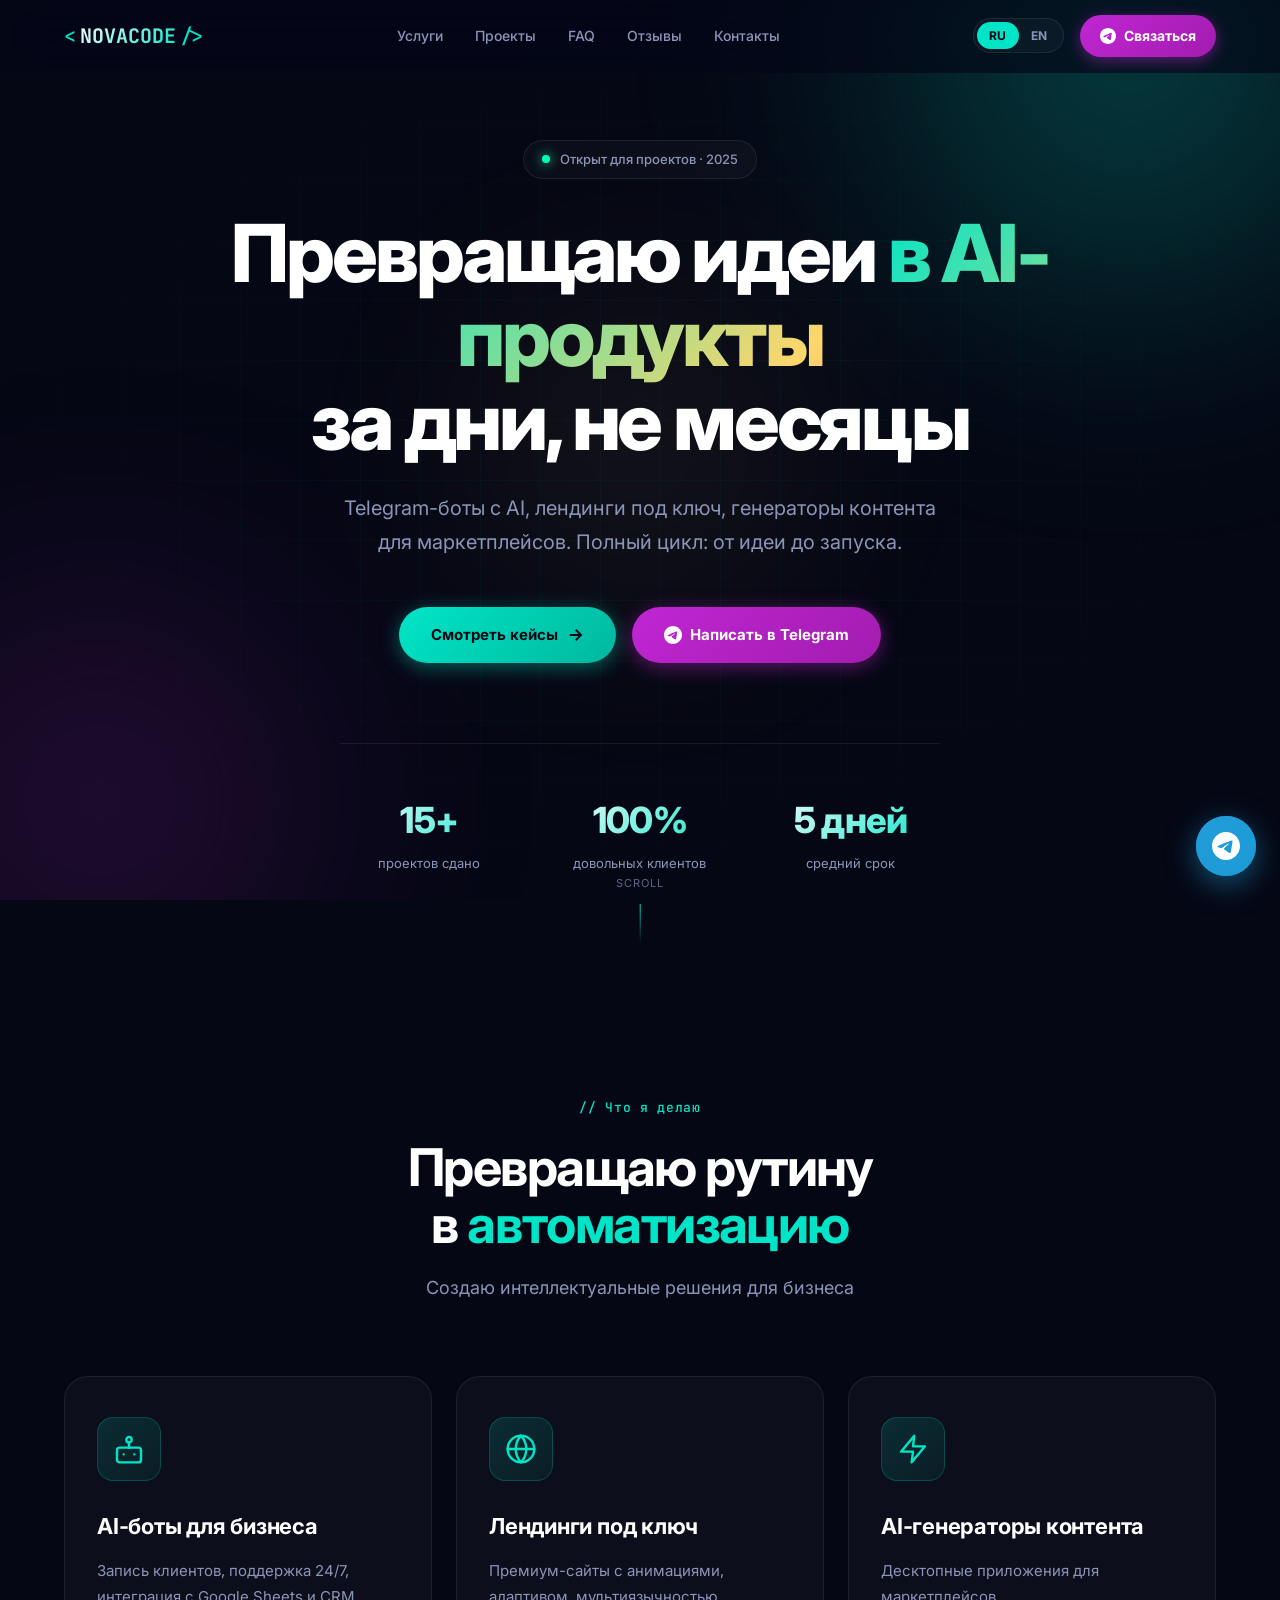
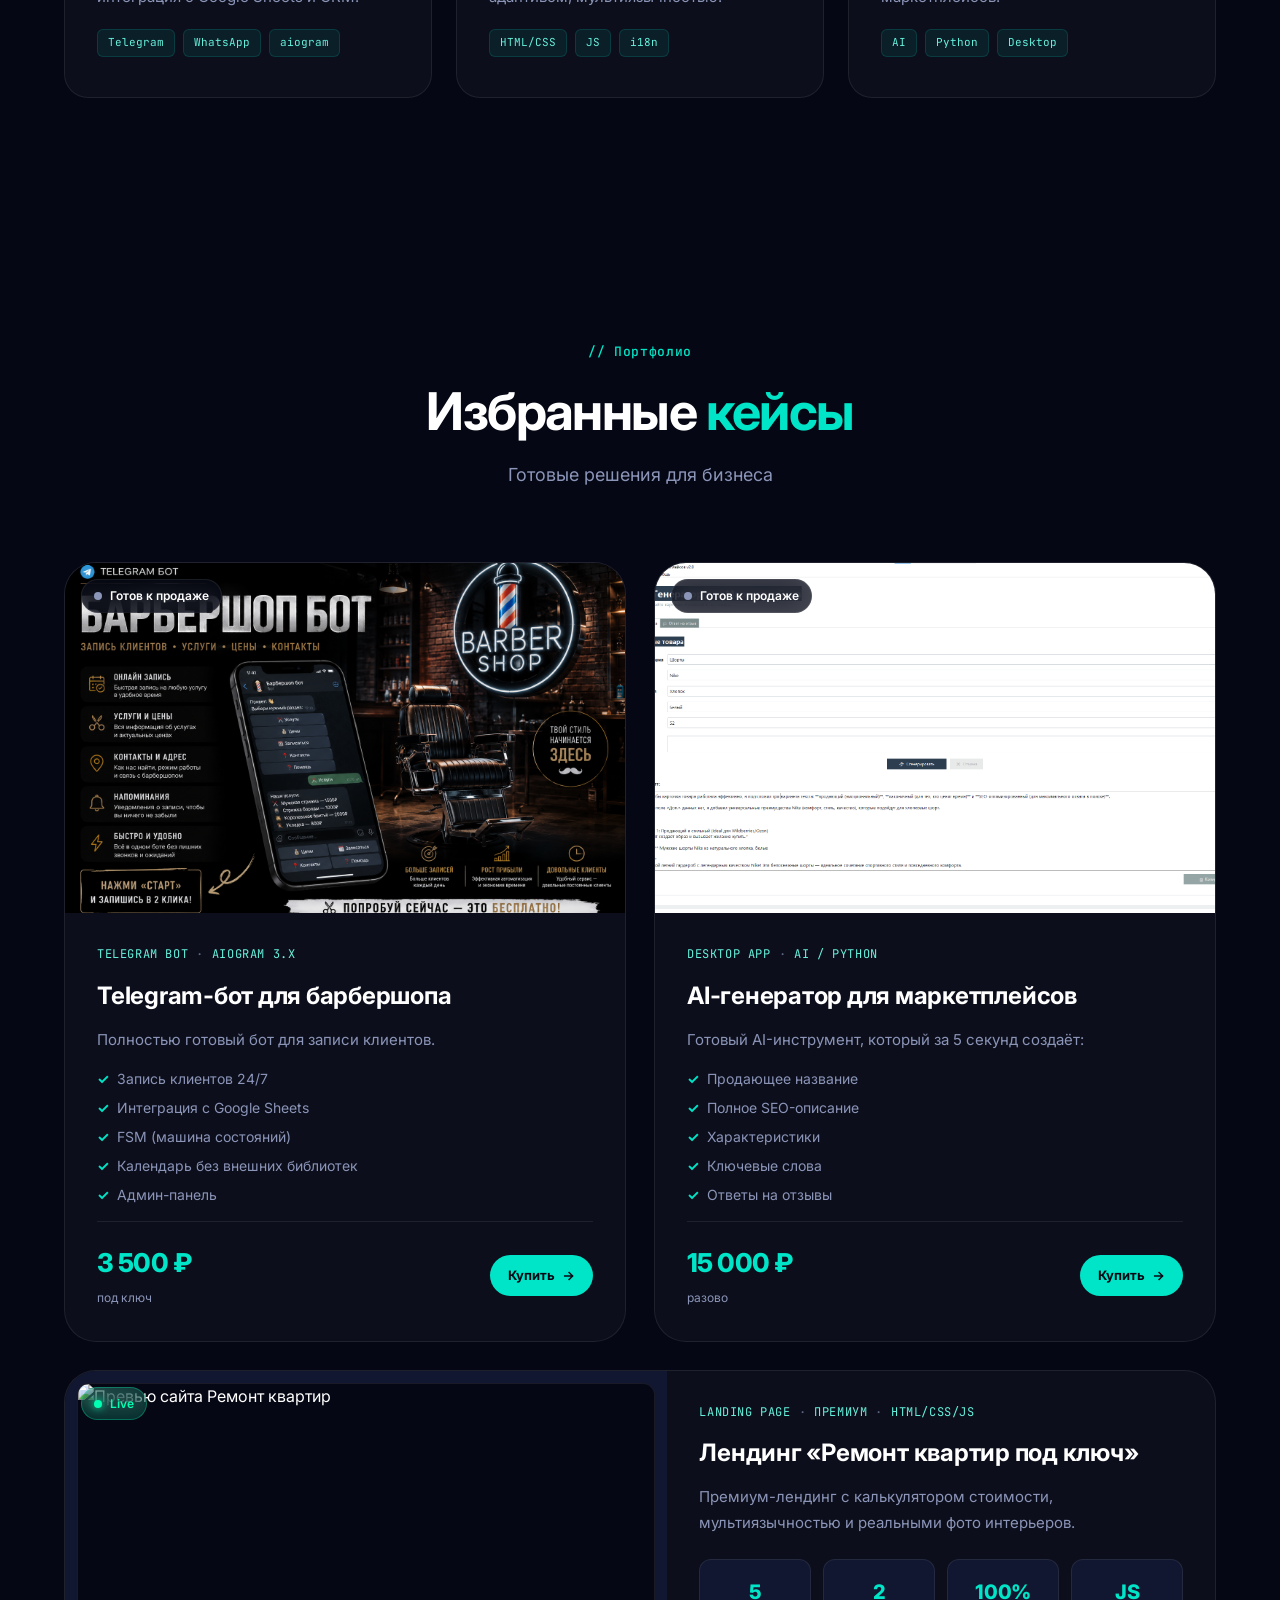
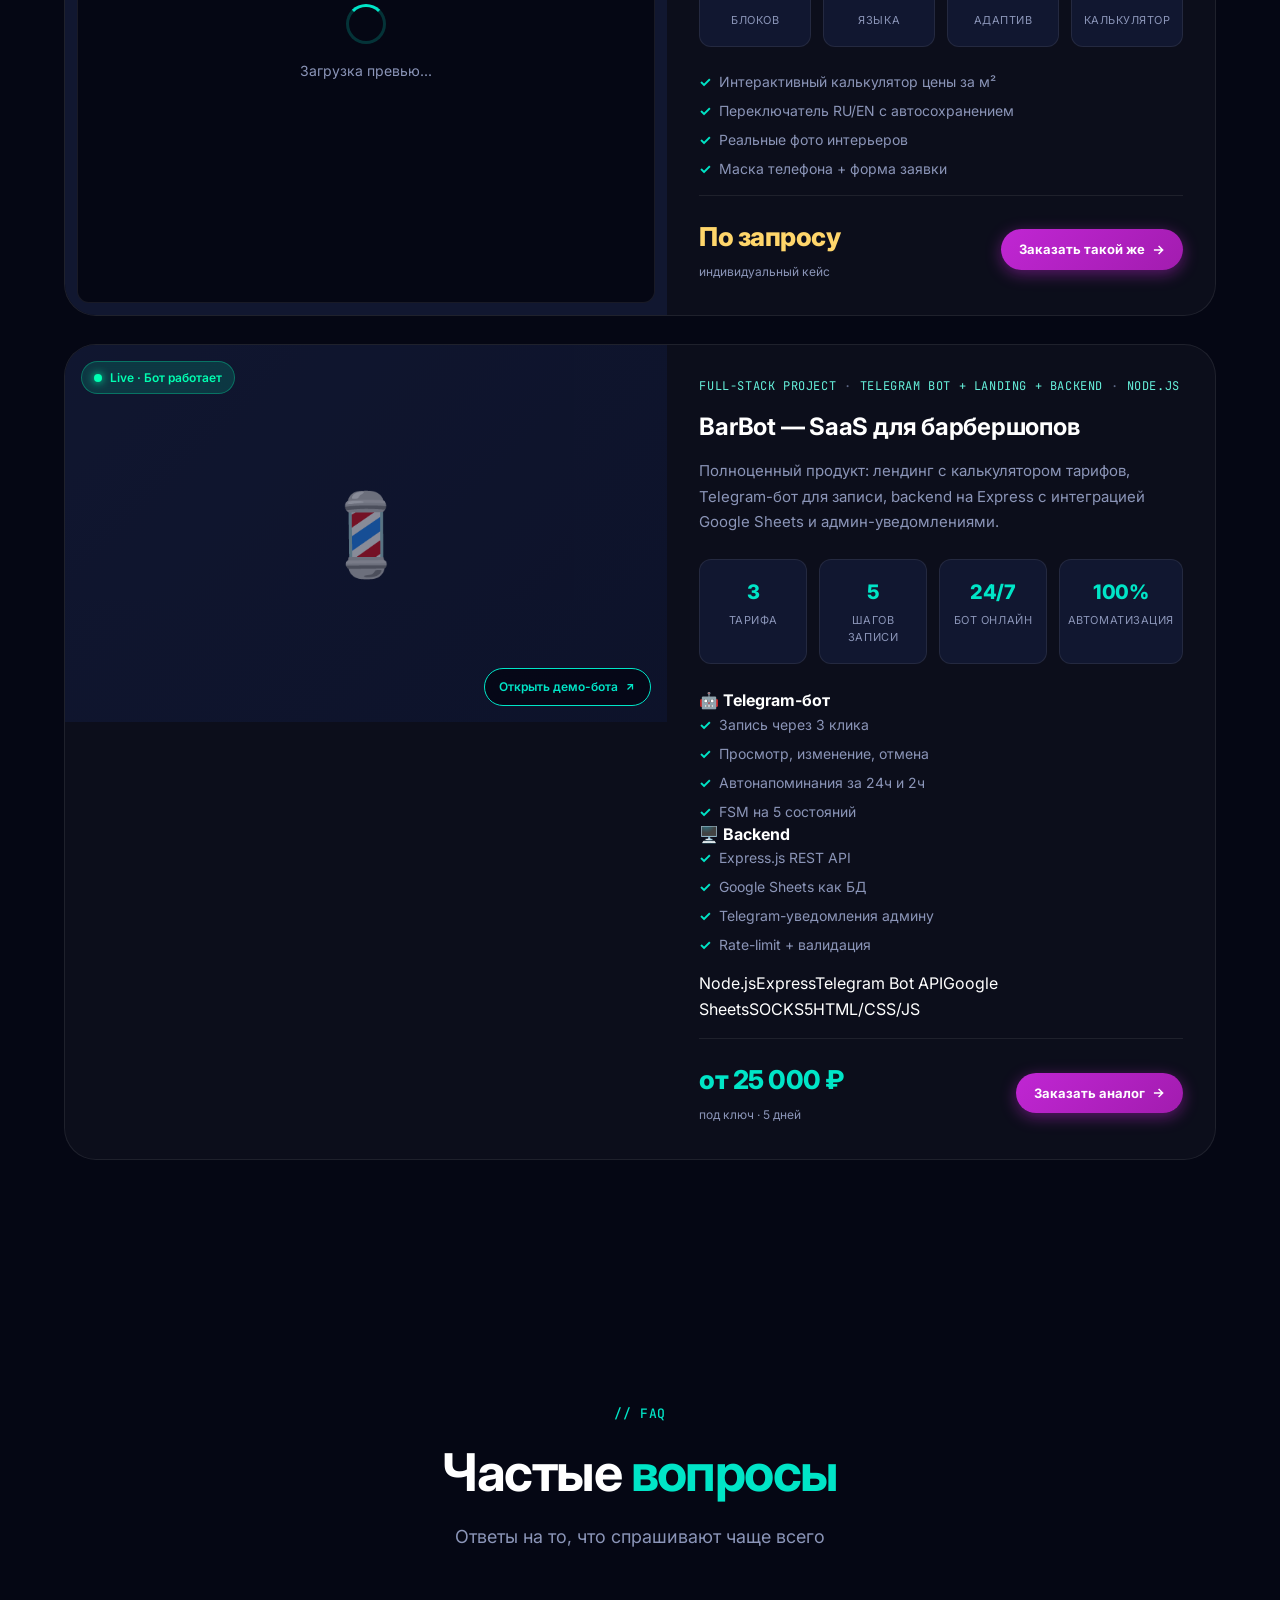
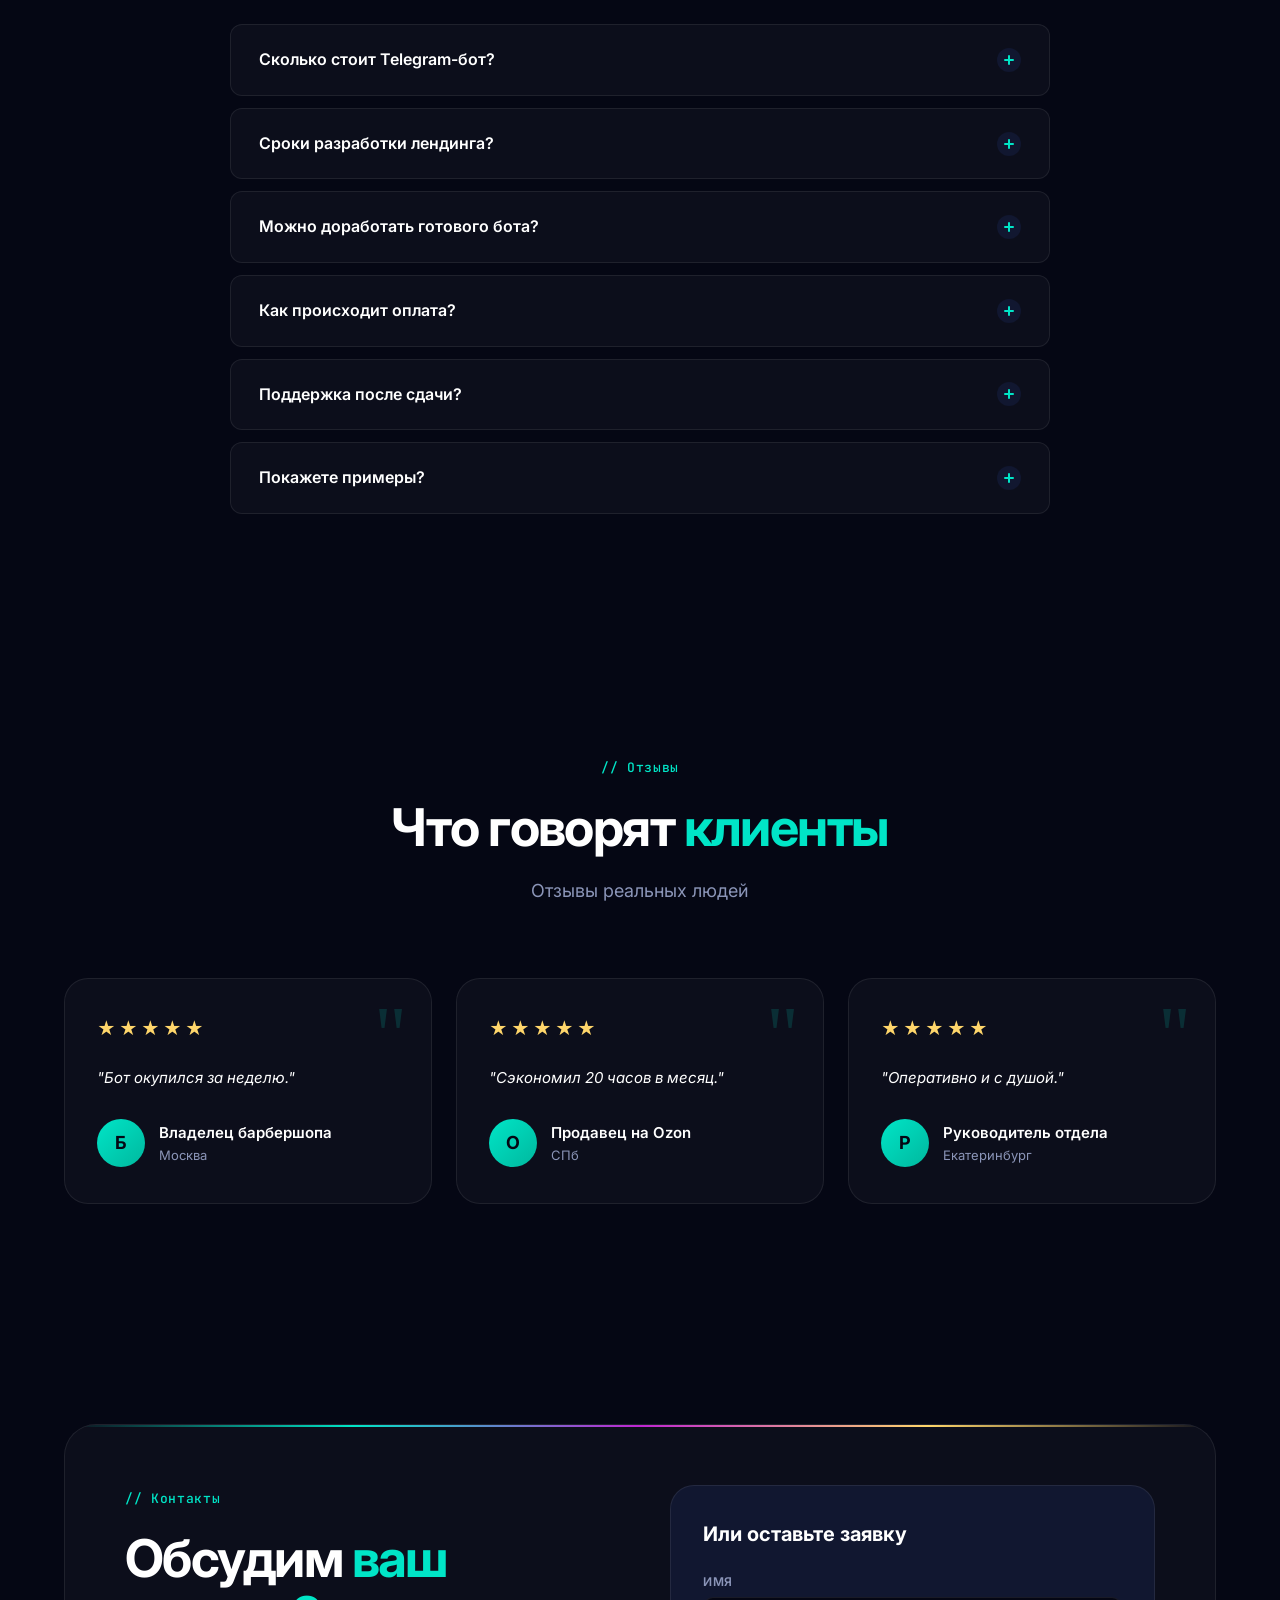
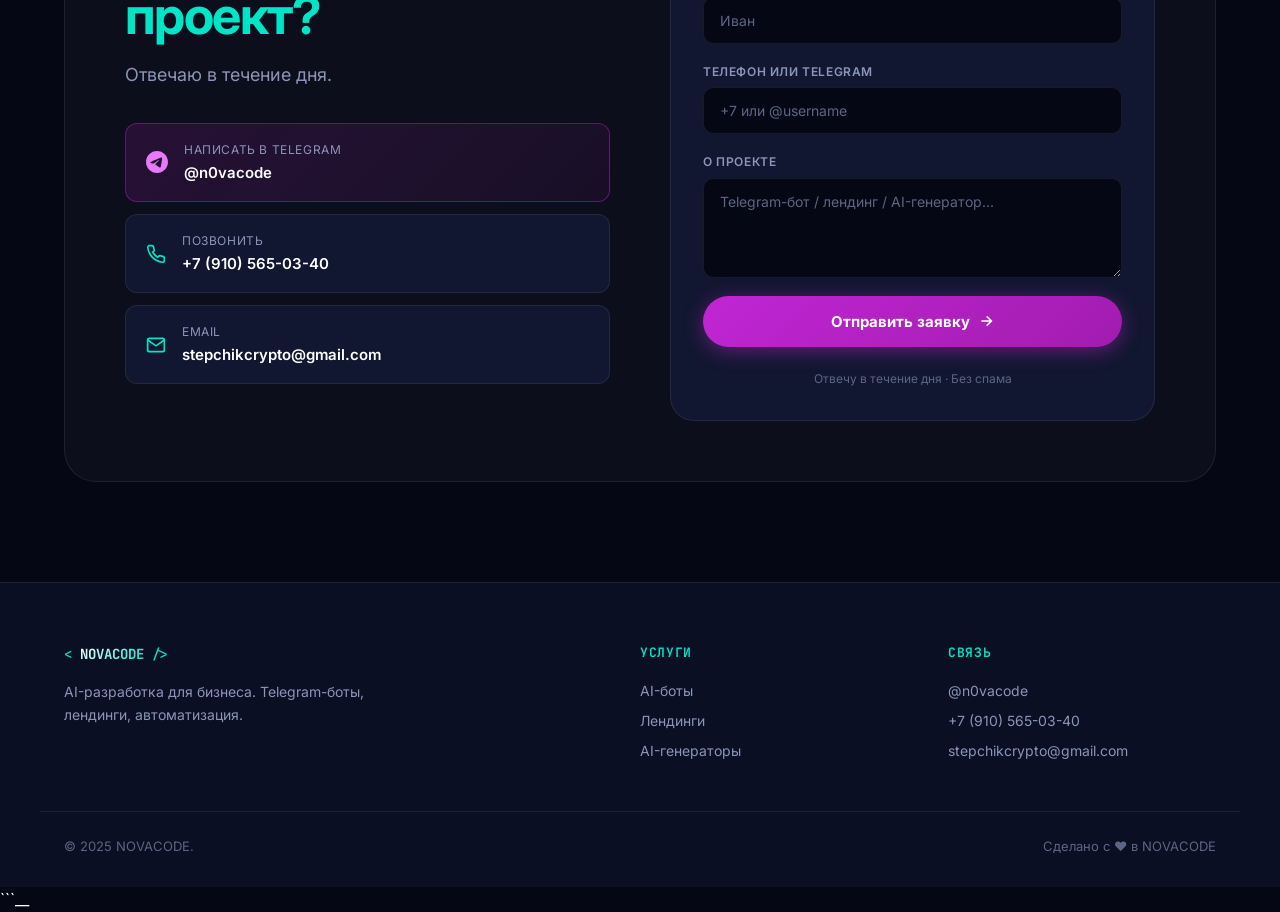
==== commit c9c96335: "barbot" ====
--- a/index.html
+++ b/index.html
@@ -4,13 +4,24 @@
     <meta charset="UTF-8">
     <meta name="viewport" content="width=device-width, initial-scale=1.0">
     <title>NOVACODE | AI Developer Portfolio — Telegram-боты, лендинги, AI</title>
-    <meta name="description" content="NOVACODE — портфолио AI-разработчика. Telegram-боты, лендинги под ключ, AI-генераторы.">
+    <meta name="description" content="NOVACODE — портфолио AI-разработчика. Telegram-боты, лендинги под ключ, AI-генераторы. Разработка за дни.">
 
     <link rel="preconnect" href="https://fonts.googleapis.com">
     <link rel="preconnect" href="https://fonts.gstatic.com" crossorigin>
     <link rel="preconnect" href="https://images.unsplash.com">
     <link href="https://fonts.googleapis.com/css2?family=Inter:wght@300;400;500;600;700;800&family=JetBrains+Mono:wght@400;500;600&display=swap" rel="stylesheet">
     <link rel="stylesheet" href="style.css">
+
+    <!-- ЯНДЕКС.МЕТРИКА — ЗАМЕНИТЕ XXXXXXXX НА СВОЙ ID -->
+    <script type="text/javascript">
+        (function(m,e,t,r,i,k,a){m[i]=m[i]||function(){(m[i].a=m[i].a||[]).push(arguments)};
+        m[i].l=1*new Date();
+        for (var j = 0; j < document.scripts.length; j++) {if (document.scripts[j].src === r) { return; }}
+        k=e.createElement(t),a=e.getElementsByTagName(t)[0],k.async=1,k.src=r,a.parentNode.insertBefore(k,a)})
+        (window, document, "script", "https://mc.yandex.ru/metrika/tag.js", "ym");
+        ym(XXXXXXXX, "init", { clickmap:true, trackLinks:true, accurateTrackBounce:true, webvisor:true });
+    </script>
+    <noscript><div><img src="https://mc.yandex.ru/watch/XXXXXXXX" style="position:absolute; left:-9999px;" alt=""/></div></noscript>
 </head>
 <body>
     <!-- Scroll Progress -->
@@ -116,7 +127,7 @@
             <div class="section__head">
                 <span class="eyebrow" data-i18n="services.eyebrow">// Что я делаю</span>
                 <h2 class="section__title" data-i18n="services.title">Превращаю рутину<br>в <span class="text-accent">автоматизацию</span></h2>
-                <p class="section__lead" data-i18n="services.lead">Создаю интеллектуальные решения для бизнеса — от лендингов до сложных ботов с AI</p>
+                <p class="section__lead" data-i18n="services.lead">Создаю интеллектуальные решения для бизнеса</p>
             </div>
             <div class="services-grid">
                 <article class="service-card" data-aos="fade-up">
@@ -124,7 +135,7 @@
                         <svg viewBox="0 0 24 24" fill="none" stroke="currentColor" stroke-width="1.8" stroke-linecap="round" stroke-linejoin="round"><rect x="3" y="11" width="18" height="11" rx="2"/><circle cx="12" cy="5" r="2"/><path d="M12 7v4M8 16h.01M16 16h.01"/></svg>
                     </div>
                     <h3 class="service-card__title" data-i18n="services.s1Title">AI-боты для бизнеса</h3>
-                    <p class="service-card__text" data-i18n="services.s1Text">Запись клиентов, поддержка 24/7, интеграция с Google Sheets и CRM. Замена менеджера в Telegram и WhatsApp.</p>
+                    <p class="service-card__text" data-i18n="services.s1Text">Запись клиентов, поддержка 24/7, интеграция с Google Sheets и CRM.</p>
                     <div class="service-card__tags"><span>Telegram</span><span>WhatsApp</span><span>aiogram</span></div>
                 </article>
                 <article class="service-card" data-aos="fade-up" data-aos-delay="100">
@@ -132,7 +143,7 @@
                         <svg viewBox="0 0 24 24" fill="none" stroke="currentColor" stroke-width="1.8" stroke-linecap="round" stroke-linejoin="round"><circle cx="12" cy="12" r="10"/><path d="M2 12h20M12 2a15.3 15.3 0 0 1 4 10 15.3 15.3 0 0 1-4 10 15.3 15.3 0 0 1-4-10 15.3 15.3 0 0 1 4-10z"/></svg>
                     </div>
                     <h3 class="service-card__title" data-i18n="services.s2Title">Лендинги под ключ</h3>
-                    <p class="service-card__text" data-i18n="services.s2Text">Премиум-сайты с анимациями, адаптивом, мультиязычностью. От дизайна до публикации за 5-7 дней.</p>
+                    <p class="service-card__text" data-i18n="services.s2Text">Премиум-сайты с анимациями, адаптивом, мультиязычностью.</p>
                     <div class="service-card__tags"><span>HTML/CSS</span><span>JS</span><span>i18n</span></div>
                 </article>
                 <article class="service-card" data-aos="fade-up" data-aos-delay="200">
@@ -140,7 +151,7 @@
                         <svg viewBox="0 0 24 24" fill="none" stroke="currentColor" stroke-width="1.8" stroke-linecap="round" stroke-linejoin="round"><polygon points="13 2 3 14 12 14 11 22 21 10 12 10 13 2"/></svg>
                     </div>
                     <h3 class="service-card__title" data-i18n="services.s3Title">AI-генераторы контента</h3>
-                    <p class="service-card__text" data-i18n="services.s3Text">Десктопные приложения для маркетплейсов. Описания, SEO, ответы на отзывы — за секунды.</p>
+                    <p class="service-card__text" data-i18n="services.s3Text">Десктопные приложения для маркетплейсов.</p>
                     <div class="service-card__tags"><span>AI</span><span>Python</span><span>Desktop</span></div>
                 </article>
             </div>
@@ -153,11 +164,11 @@
             <div class="section__head">
                 <span class="eyebrow" data-i18n="projects.eyebrow">// Портфолио</span>
                 <h2 class="section__title" data-i18n="projects.title">Избранные <span class="text-accent">кейсы</span></h2>
-                <p class="section__lead" data-i18n="projects.lead">Готовые решения для бизнеса — от Telegram-ботов до премиум-сайтов</p>
+                <p class="section__lead" data-i18n="projects.lead">Готовые решения для бизнеса</p>
             </div>
             <div class="projects-grid">
 
-                <!-- Project 1 -->
+                <!-- Project 1: Барбершоп бот -->
                 <article class="project-card" data-aos="fade-up">
                     <div class="project-card__visual">
                         <img src="img/barb2.png" alt="Telegram бот" onerror="this.outerHTML='<div class=\'project-card__placeholder\'>📱</div>'">
@@ -166,7 +177,7 @@
                     <div class="project-card__body">
                         <div class="project-card__meta"><span data-i18n="projects.p1Meta1">Telegram Bot</span><span>·</span><span>aiogram 3.x</span></div>
                         <h3 class="project-card__title" data-i18n="projects.p1Title">Telegram-бот для барбершопа</h3>
-                        <p class="project-card__text" data-i18n="projects.p1Text">Полностью готовый бот для записи клиентов. Замена администратора в нерабочие часы.</p>
+                        <p class="project-card__text" data-i18n="projects.p1Text">Полностью готовый бот для записи клиентов.</p>
                         <ul class="project-card__features">
                             <li data-i18n="projects.p1F1">Запись клиентов 24/7</li>
                             <li data-i18n="projects.p1F2">Интеграция с Google Sheets</li>
@@ -187,7 +198,7 @@
                     </div>
                 </article>
 
-                <!-- Project 2 -->
+                <!-- Project 2: AI Generator -->
                 <article class="project-card" data-aos="fade-up" data-aos-delay="100">
                     <div class="project-card__visual">
                         <img src="img/ai_generator_wb_ozon_ad.png" alt="AI генератор" onerror="this.outerHTML='<div class=\'project-card__placeholder\'>🤖</div>'">
@@ -196,13 +207,13 @@
                     <div class="project-card__body">
                         <div class="project-card__meta"><span data-i18n="projects.p2Meta1">Desktop App</span><span>·</span><span>AI / Python</span></div>
                         <h3 class="project-card__title" data-i18n="projects.p2Title">AI-генератор для маркетплейсов</h3>
-                        <p class="project-card__text" data-i18n="projects.p2Text">Продаёте на Wildberries или Ozon? Готовый AI-инструмент, который за 5 секунд создаёт:</p>
+                        <p class="project-card__text" data-i18n="projects.p2Text">Готовый AI-инструмент, который за 5 секунд создаёт:</p>
                         <ul class="project-card__features">
-                            <li data-i18n="projects.p2F1">Продающее название товара</li>
+                            <li data-i18n="projects.p2F1">Продающее название</li>
                             <li data-i18n="projects.p2F2">Полное SEO-описание</li>
-                            <li data-i18n="projects.p2F3">Характеристики списком</li>
+                            <li data-i18n="projects.p2F3">Характеристики</li>
                             <li data-i18n="projects.p2F4">Ключевые слова</li>
-                            <li data-i18n="projects.p2F5">Ответы на отзывы покупателей</li>
+                            <li data-i18n="projects.p2F5">Ответы на отзывы</li>
                         </ul>
                         <div class="project-card__footer">
                             <div>
@@ -217,21 +228,20 @@
                     </div>
                 </article>
 
-                <!-- Project 3 — FEATURED с превью-скриншотом -->
+                <!-- Project 3: Ремонт квартир -->
                 <article class="project-card project-card--featured" data-aos="fade-up">
                     <div class="project-card__visual project-card__visual--wide">
-                        <img src="img/stroymaster-preview.png" 
-                             alt="Превью сайта Ремонт квартир" 
-                             loading="lazy" 
-                             style="width:100%; height:100%; object-fit:cover; object-position:top;">
+                        <div class="project-iframe-wrapper">
+                            <div class="project-iframe-loader">
+                                <div class="loader"></div>
+                                <span data-i18n="projects.p3Loading">Загрузка превью...</span>
+                            </div>
+                            <img src="img/stroymaster.jpg" alt="Превью сайта Ремонт квартир" loading="lazy">
+                        </div>
                         <div class="project-card__status project-card__status--live">
                             <span class="status-dot status-dot--live"></span>
                             <span data-i18n="projects.p3Status">Live</span>
                         </div>
-                        <a href="https://n0vacode.vercel.app/" target="_blank" rel="noopener" class="project-card__live-link" data-ym="project_stroymaster_live">
-                            <span data-i18n="projects.p3Link">Открыть в новой вкладке</span>
-                            <svg width="12" height="12" viewBox="0 0 24 24" fill="none" stroke="currentColor" stroke-width="2.5"><path d="M7 17L17 7M7 7h10v10"/></svg>
-                        </a>
                     </div>
                     <div class="project-card__body">
                         <div class="project-card__meta">
@@ -240,7 +250,7 @@
                             <span>HTML/CSS/JS</span>
                         </div>
                         <h3 class="project-card__title" data-i18n="projects.p3Title">Лендинг «Ремонт квартир под ключ»</h3>
-                        <p class="project-card__text" data-i18n="projects.p3Text">Премиум-лендинг с интерактивным калькулятором стоимости, мультиязычностью и реальными фото интерьеров.</p>
+                        <p class="project-card__text" data-i18n="projects.p3Text">Премиум-лендинг с калькулятором стоимости, мультиязычностью и реальными фото интерьеров.</p>
                         <div class="project-card__highlights">
                             <div class="highlight"><div class="highlight__num">5</div><div class="highlight__label" data-i18n="projects.p3H1Label">блоков</div></div>
                             <div class="highlight"><div class="highlight__num">2</div><div class="highlight__label" data-i18n="projects.p3H2Label">языка</div></div>
@@ -250,9 +260,8 @@
                         <ul class="project-card__features">
                             <li data-i18n="projects.p3F1">Интерактивный калькулятор цены за м²</li>
                             <li data-i18n="projects.p3F2">Переключатель RU/EN с автосохранением</li>
-                            <li data-i18n="projects.p3F3">Реальные фото интерьеров с анимациями</li>
+                            <li data-i18n="projects.p3F3">Реальные фото интерьеров</li>
                             <li data-i18n="projects.p3F4">Маска телефона + форма заявки</li>
-                            <li data-i18n="projects.p3F5">Mobile-first, адаптив 480/768/1024</li>
                         </ul>
                         <div class="project-card__footer">
                             <div>
@@ -261,6 +270,75 @@
                             </div>
                             <a href="https://t.me/n0vacode" target="_blank" rel="noopener" class="project-card__btn project-card__btn--cta" data-ym="project_stroymaster_order">
                                 <span data-i18n="projects.orderBtn">Заказать такой же</span>
+                                <svg width="14" height="14" viewBox="0 0 24 24" fill="none" stroke="currentColor" stroke-width="2.5"><path d="M5 12h14M13 5l7 7-7 7"/></svg>
+                            </a>
+                        </div>
+                    </div>
+                </article>
+
+                <!-- Project 4: BarBot — НОВЫЙ FEATURED -->
+                <article class="project-card project-card--featured project-card--huge" data-aos="fade-up">
+                    <div class="project-card__visual project-card__visual--huge">
+                        <img src="img/barbot-preview.png" alt="BarBot — Telegram-бот для барбершопов" onerror="this.outerHTML='<div class=\'project-card__placeholder project-card__placeholder--huge\'>💈</div>'">
+                        <div class="project-card__status project-card__status--live">
+                            <span class="status-dot status-dot--live"></span>
+                            <span data-i18n="projects.p4Status">Live · Бот работает</span>
+                        </div>
+                        <a href="https://t.me/barber62rznbot" target="_blank" rel="noopener" class="project-card__live-link" data-ym="project_barbot_bot">
+                            <span data-i18n="projects.p4Link">Открыть демо-бота</span>
+                            <svg width="12" height="12" viewBox="0 0 24 24" fill="none" stroke="currentColor" stroke-width="2.5"><path d="M7 17L17 7M7 7h10v10"/></svg>
+                        </a>
+                    </div>
+                    <div class="project-card__body project-card__body--huge">
+                        <div class="project-card__meta">
+                            <span data-i18n="projects.p4Meta1">Full-Stack Project</span>
+                            <span>·</span>
+                            <span data-i18n="projects.p4Meta2">Telegram Bot + Landing + Backend</span>
+                            <span>·</span>
+                            <span>Node.js</span>
+                        </div>
+                        <h3 class="project-card__title" data-i18n="projects.p4Title">BarBot — SaaS для барбершопов</h3>
+                        <p class="project-card__text" data-i18n="projects.p4Text">Полноценный продукт: лендинг с калькулятором тарифов, Telegram-бот для записи, backend на Express с интеграцией Google Sheets и админ-уведомлениями.</p>
+
+                        <div class="project-card__highlights">
+                            <div class="highlight"><div class="highlight__num">3</div><div class="highlight__label" data-i18n="projects.p4H1Label">тарифа</div></div>
+                            <div class="highlight"><div class="highlight__num">5</div><div class="highlight__label" data-i18n="projects.p4H2Label">шагов записи</div></div>
+                            <div class="highlight"><div class="highlight__num">24/7</div><div class="highlight__label" data-i18n="projects.p4H3Label">бот онлайн</div></div>
+                            <div class="highlight"><div class="highlight__num">100%</div><div class="highlight__label" data-i18n="projects.p4H4Label">автоматизация</div></div>
+                        </div>
+
+                        <div class="project-card__columns">
+                            <div>
+                                <h4 class="project-card__sub" data-i18n="projects.p4Col1Title">🤖 Telegram-бот</h4>
+                                <ul class="project-card__features">
+                                    <li data-i18n="projects.p4F1">Запись через 3 клика</li>
+                                    <li data-i18n="projects.p4F2">Просмотр, изменение, отмена</li>
+                                    <li data-i18n="projects.p4F3">Автонапоминания за 24ч и 2ч</li>
+                                    <li data-i18n="projects.p4F4">FSM на 5 состояний</li>
+                                </ul>
+                            </div>
+                            <div>
+                                <h4 class="project-card__sub" data-i18n="projects.p4Col2Title">🖥️ Backend</h4>
+                                <ul class="project-card__features">
+                                    <li data-i18n="projects.p4F5">Express.js REST API</li>
+                                    <li data-i18n="projects.p4F6">Google Sheets как БД</li>
+                                    <li data-i18n="projects.p4F7">Telegram-уведомления админу</li>
+                                    <li data-i18n="projects.p4F8">Rate-limit + валидация</li>
+                                </ul>
+                            </div>
+                        </div>
+
+                        <div class="project-card__tech">
+                            <span>Node.js</span><span>Express</span><span>Telegram Bot API</span><span>Google Sheets</span><span>SOCKS5</span><span>HTML/CSS/JS</span>
+                        </div>
+
+                        <div class="project-card__footer">
+                            <div>
+                                <div class="project-card__price" data-i18n="projects.p4Price">от 25 000 ₽</div>
+                                <span class="project-card__price-label" data-i18n="projects.p4PriceLabel">под ключ · 5 дней</span>
+                            </div>
+                            <a href="https://t.me/n0vacode" target="_blank" rel="noopener" class="project-card__btn project-card__btn--cta" data-ym="project_barbot_order">
+                                <span data-i18n="projects.orderBtn">Заказать аналог</span>
                                 <svg width="14" height="14" viewBox="0 0 24 24" fill="none" stroke="currentColor" stroke-width="2.5"><path d="M5 12h14M13 5l7 7-7 7"/></svg>
                             </a>
                         </div>
@@ -282,45 +360,45 @@
             <div class="faq-list">
                 <details class="faq-item" data-aos="fade-up">
                     <summary class="faq-item__question">
-                        <span data-i18n="faq.q1">Сколько стоит разработка Telegram-бота?</span>
+                        <span data-i18n="faq.q1">Сколько стоит Telegram-бот?</span>
                         <span class="faq-item__icon"></span>
                     </summary>
-                    <div class="faq-item__answer" data-i18n="faq.a1">Готовые боты — от 3 500 ₽. Уникальный под вашу задачу — от 15 000 ₽. Точная цена после обсуждения ТЗ.</div>
+                    <div class="faq-item__answer" data-i18n="faq.a1">Готовые — от 3 500 ₽. Уникальный — от 15 000 ₽.</div>
                 </details>
                 <details class="faq-item" data-aos="fade-up">
                     <summary class="faq-item__question">
-                        <span data-i18n="faq.q2">Какие сроки разработки лендинга?</span>
+                        <span data-i18n="faq.q2">Сроки разработки лендинга?</span>
                         <span class="faq-item__icon"></span>
                     </summary>
-                    <div class="faq-item__answer" data-i18n="faq.a2">Простой лендинг — 3-5 дней. Премиум — 5-10 дней. Срочные проекты обсуждаются индивидуально.</div>
+                    <div class="faq-item__answer" data-i18n="faq.a2">Простой — 3-5 дней. Премиум — 5-10 дней.</div>
                 </details>
                 <details class="faq-item" data-aos="fade-up">
                     <summary class="faq-item__question">
-                        <span data-i18n="faq.q3">Можно ли заказать доработку готового бота?</span>
+                        <span data-i18n="faq.q3">Можно доработать готового бота?</span>
                         <span class="faq-item__icon"></span>
                     </summary>
-                    <div class="faq-item__answer" data-i18n="faq.a3">Да. Доработка любой сложности: новые функции, интеграции, дизайн. Цена — после анализа.</div>
+                    <div class="faq-item__answer" data-i18n="faq.a3">Да. Любая сложность.</div>
                 </details>
                 <details class="faq-item" data-aos="fade-up">
                     <summary class="faq-item__question">
                         <span data-i18n="faq.q4">Как происходит оплата?</span>
                         <span class="faq-item__icon"></span>
                     </summary>
-                    <div class="faq-item__answer" data-i18n="faq.a4">50% до начала, 50% после сдачи. Для небольших проектов — 100% предоплата. Принимаю переводы, USDT, счета для ИП/ООО.</div>
+                    <div class="faq-item__answer" data-i18n="faq.a4">50% до начала, 50% после сдачи.</div>
                 </details>
                 <details class="faq-item" data-aos="fade-up">
                     <summary class="faq-item__question">
-                        <span data-i18n="faq.q5">Есть ли поддержка после сдачи?</span>
+                        <span data-i18n="faq.q5">Поддержка после сдачи?</span>
                         <span class="faq-item__icon"></span>
                     </summary>
-                    <div class="faq-item__answer" data-i18n="faq.a5">14 дней бесплатной поддержки. Дальше — по договорённости, от 2 000 ₽/мес.</div>
+                    <div class="faq-item__answer" data-i18n="faq.a5">14 дней бесплатно.</div>
                 </details>
                 <details class="faq-item" data-aos="fade-up">
                     <summary class="faq-item__question">
-                        <span data-i18n="faq.q6">Покажете примеры перед заказом?</span>
+                        <span data-i18n="faq.q6">Покажете примеры?</span>
                         <span class="faq-item__icon"></span>
                     </summary>
-                    <div class="faq-item__answer" data-i18n="faq.a6">Конечно. В разделе «Проекты» выше — 3 кейса с подробным описанием. Под вашу нишу найду релевантные примеры.</div>
+                    <div class="faq-item__answer" data-i18n="faq.a6">Конечно. В разделе «Проекты».</div>
                 </details>
             </div>
         </div>
@@ -337,7 +415,7 @@
             <div class="reviews-grid">
                 <article class="review-card" data-aos="fade-up">
                     <div class="review-card__stars">★★★★★</div>
-                    <p class="review-card__text" data-i18n="reviews.r1Text">"Бот окупился за неделю. Клиенты перестали названивать ночью."</p>
+                    <p class="review-card__text" data-i18n="reviews.r1Text">"Бот окупился за неделю."</p>
                     <div class="review-card__author">
                         <div class="review-card__avatar">Б</div>
                         <div><div class="review-card__name" data-i18n="reviews.r1Name">Владелец барбершопа</div><div class="review-card__city" data-i18n="reviews.r1City">Москва</div></div>
@@ -345,15 +423,15 @@
                 </article>
                 <article class="review-card" data-aos="fade-up" data-aos-delay="100">
                     <div class="review-card__stars">★★★★★</div>
-                    <p class="review-card__text" data-i18n="reviews.r2Text">"Генератор сэкономил нам 20 часов в месяц на описаниях."</p>
+                    <p class="review-card__text" data-i18n="reviews.r2Text">"Сэкономил 20 часов в месяц."</p>
                     <div class="review-card__author">
                         <div class="review-card__avatar">О</div>
-                        <div><div class="review-card__name" data-i18n="reviews.r2Name">Продавец на Ozon</div><div class="review-card__city" data-i18n="reviews.r2City">Санкт-Петербург</div></div>
+                        <div><div class="review-card__name" data-i18n="reviews.r2Name">Продавец на Ozon</div><div class="review-card__city" data-i18n="reviews.r2City">СПб</div></div>
                     </div>
                 </article>
                 <article class="review-card" data-aos="fade-up" data-aos-delay="200">
                     <div class="review-card__stars">★★★★★</div>
-                    <p class="review-card__text" data-i18n="reviews.r3Text">"Оперативно, дёшево и с душой. Теперь только к нему."</p>
+                    <p class="review-card__text" data-i18n="reviews.r3Text">"Оперативно и с душой."</p>
                     <div class="review-card__author">
                         <div class="review-card__avatar">Р</div>
                         <div><div class="review-card__name" data-i18n="reviews.r3Name">Руководитель отдела</div><div class="review-card__city" data-i18n="reviews.r3City">Екатеринбург</div></div>
@@ -370,7 +448,7 @@
                 <div class="cta-info">
                     <span class="eyebrow" data-i18n="contact.eyebrow">// Контакты</span>
                     <h2 class="section__title" data-i18n="contact.title">Обсудим <span class="text-accent">ваш проект?</span></h2>
-                    <p class="section__lead" data-i18n="contact.lead">Отвечаю в течение дня. Покажу кейсы и предложу решение.</p>
+                    <p class="section__lead" data-i18n="contact.lead">Отвечаю в течение дня.</p>
                     <div class="cta-contacts">
                         <a href="https://t.me/n0vacode" target="_blank" rel="noopener" class="cta-contact cta-contact--primary" data-ym="contact_telegram">
                             <svg width="22" height="22" viewBox="0 0 24 24" fill="currentColor"><path d="M12 0C5.373 0 0 5.373 0 12s5.373 12 12 12 12-5.373 12-12S18.627 0 12 0zm5.562 8.161c-.18 1.897-.962 6.502-1.359 8.627-.168.9-.5 1.201-.82 1.23-.697.064-1.226-.461-1.901-.903-1.056-.692-1.653-1.123-2.678-1.799-1.185-.781-.417-1.21.258-1.911.177-.184 3.247-2.977 3.307-3.23.007-.032.014-.15-.056-.212s-.174-.041-.249-.024c-.106.024-1.793 1.139-5.062 3.345-.479.329-.913.489-1.302.481-.428-.009-1.252-.242-1.865-.442-.751-.244-1.349-.374-1.297-.789.027-.216.324-.437.893-.663 3.498-1.524 5.831-2.529 6.998-3.015 3.333-1.386 4.025-1.627 4.477-1.635.099-.002.321.023.465.141.121.1.154.234.17.331.015.099.034.324.019.5z"/></svg>
@@ -426,19 +504,19 @@
             </div>
         </div>
         <div class="container footer__bottom">
-            <span data-i18n="footer.copy">© 2025 NOVACODE. Все права защищены.</span>
+            <span data-i18n="footer.copy">© 2025 NOVACODE.</span>
             <span data-i18n="footer.made">Сделано с ❤ в NOVACODE</span>
         </div>
     </footer>
 
-    <!-- ==================== EXIT POPUP ==================== -->
+    <!-- Exit Popup -->
     <div class="exit-popup" id="exitPopup">
         <div class="exit-popup__backdrop" id="exitPopupBackdrop"></div>
         <div class="exit-popup__content">
             <button class="exit-popup__close" id="exitPopupClose" aria-label="Закрыть">×</button>
             <div class="exit-popup__icon">🎁</div>
             <h3 class="exit-popup__title" data-i18n="popup.title">Подождите! У меня подарок для вас</h3>
-            <p class="exit-popup__text" data-i18n="popup.text">Получите бесплатную консультацию по вашему проекту + чек-лист «10 ошибок при заказе бота»</p>
+            <p class="exit-popup__text" data-i18n="popup.text">Получите бесплатную консультацию + чек-лист «10 ошибок при заказе бота»</p>
             <form class="exit-popup__form" id="exitPopupForm">
                 <input type="text" name="name" required placeholder="Ваше имя" data-i18n-placeholder="popup.namePlaceholder">
                 <input type="text" name="contact" required placeholder="Telegram или телефон" data-i18n-placeholder="popup.contactPlaceholder">
@@ -451,19 +529,20 @@
         </div>
     </div>
 
-    <!-- ==================== TELEGRAM WIDGET ==================== -->
+    <!-- Telegram Widget -->
     <a href="https://t.me/n0vacode" target="_blank" rel="noopener" class="tg-widget" id="tgWidget" data-ym="tg_widget_click">
         <span class="tg-widget__pulse"></span>
         <span class="tg-widget__pulse tg-widget__pulse--delay"></span>
-        <svg viewBox="0 0 24 24" fill="currentColor"><path d="M12 0C5.373 0 0 5.373 0 12s5.373 12 12 12 12-5.373 12-12S18.627 0 12 0zm5.562 8.161c-.18 1.897-.962 6.502-1.359 8.627-.168.9-.5 1.201-.82 1.23-.697.064-1.226-.461-1.901-.903-1.056-.692-1.653-1.123-2.678-1.799-1.185-.781-.417-1.21.258-1.911.177-.184 3.247-2.977 3.307-3.23.007-.032.014-.15-.056-.212s-.174-.041-.249-.024c-.106.024-1.793 1.139-5.062 3.345-.479.329-.913.489-1.302.481-.428-.009-1.252-.242-1.865-.442-.751-.244-1.349-.374-1.297-.789.027-.216.324-.437.893-.663 3.498-1.524 5.831-2.529 6.998-3.015 3.333-1.386 4.025-1.627 4.477-1.635.099-.002.321.023.465.141.121.1.154.234.17.331.015.099.034.324.019.5z"/></svg>
+        <svg viewBox="0 0 24 24" fill="currentColor"><path d="M12 0C5.373 0 0 5.373 0 12s5.373 12 12 12 12-5.373 12-12S18.627 0 12 0zm5.562 8.161c-.18 1.897-.962 6.502-1.359 8.627-.168.9-.5 1.201-.82 1.23-.697.064-1.226-.461-1.901-.903-1.056-.692-1.653-1.123-2.678-1.799-1.185-.781-.417-1.21.258-1.91.177-.184 3.247-2.977 3.307-3.23.007-.032.014-.15-.056-.212s-.174-.041-.249-.024c-.106.024-1.793 1.139-5.062 3.345-.479.329-.913.489-1.302.481-.428-.009-1.252-.242-1.865-.442-.751-.244-1.349-.374-1.297-.789.027-.216.324-.437.893-.663 3.498-1.524 5.831-2.529 6.998-3.015 3.333-1.386 4.025-1.627 4.477-1.635.099-.002.321.023.465.141.121.1.154.234.17.331.015.099.034.324.019.5z"/></svg>
         <span class="tg-widget__tooltip" data-i18n="widget.tooltip">Написать в Telegram</span>
     </a>
 
-    <!-- ==================== SCROLL TO TOP ==================== -->
+    <!-- Scroll Top -->
     <button class="scroll-top" id="scrollTop" aria-label="Наверх">
         <svg width="20" height="20" viewBox="0 0 24 24" fill="none" stroke="currentColor" stroke-width="2.5"><path d="M18 15l-6-6-6 6"/></svg>
     </button>
 
     <script src="script.js"></script>
 </body>
-</html>+</html>
+```__
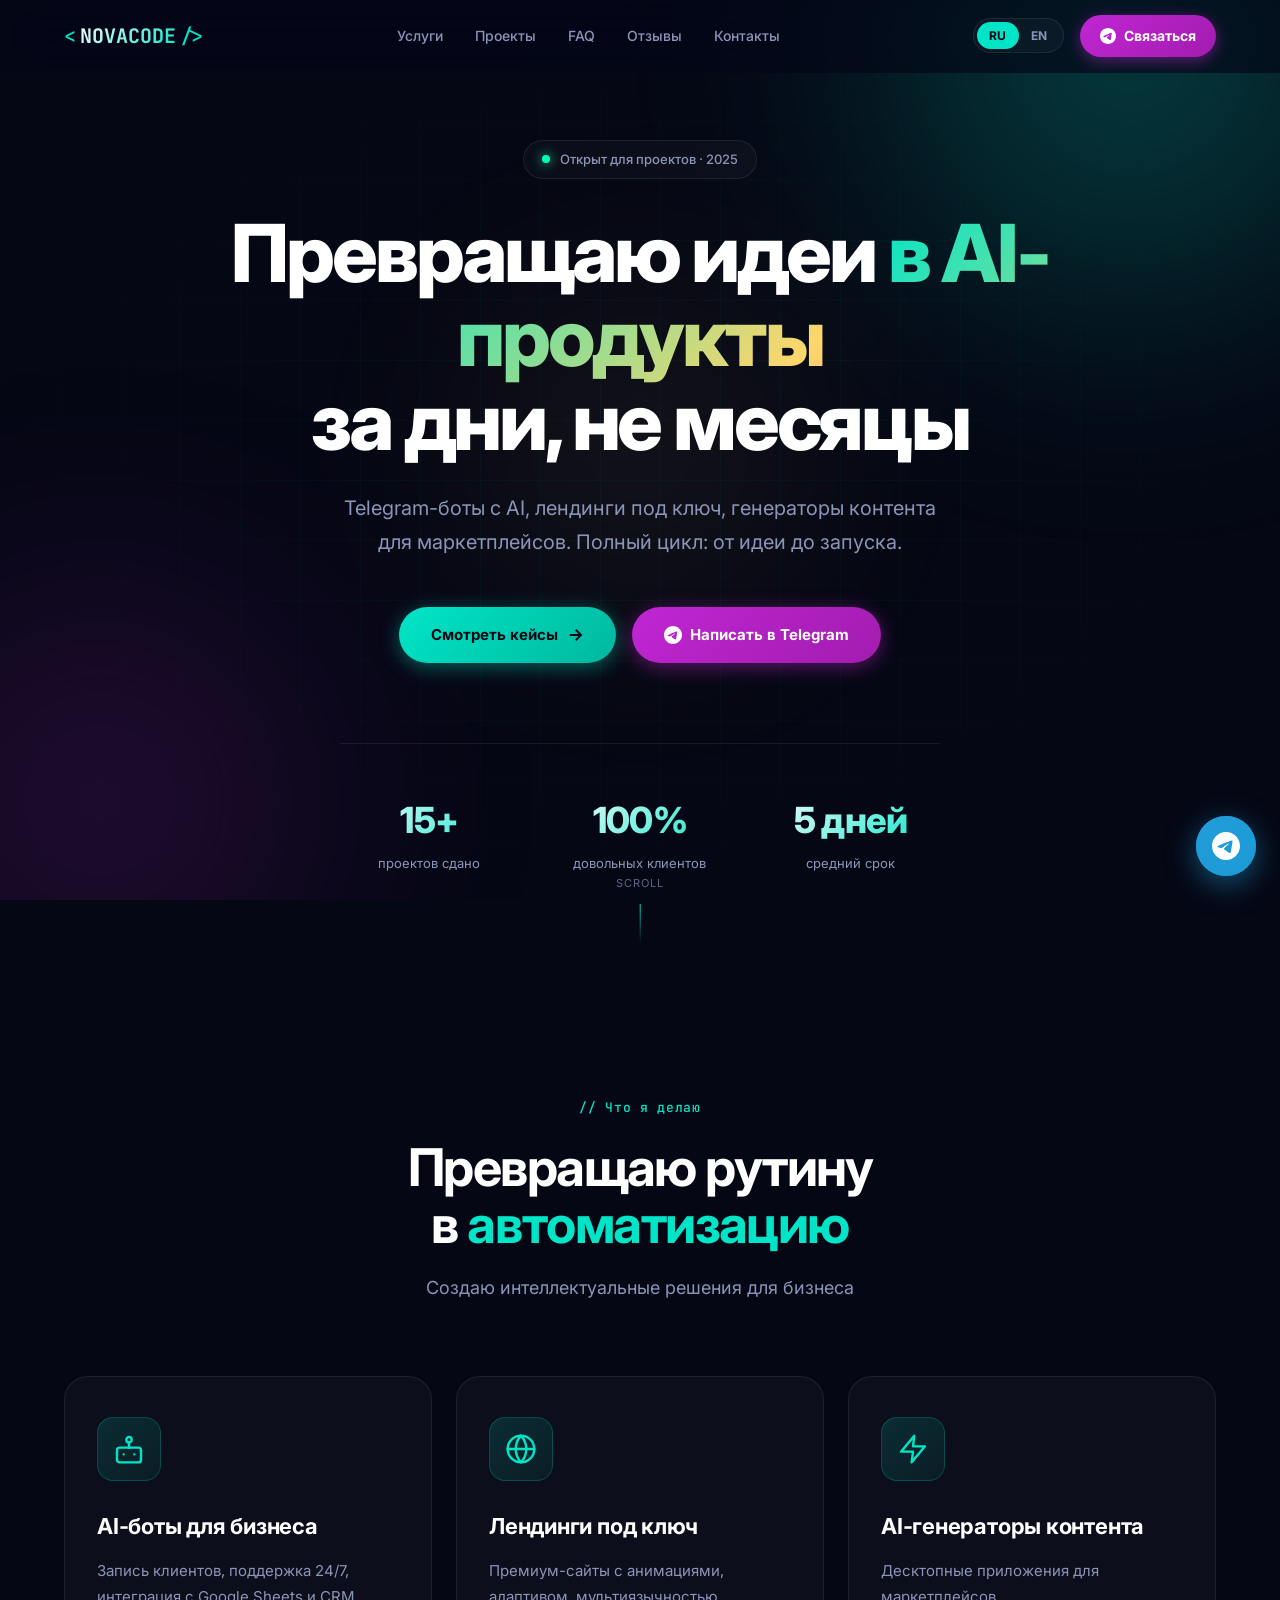
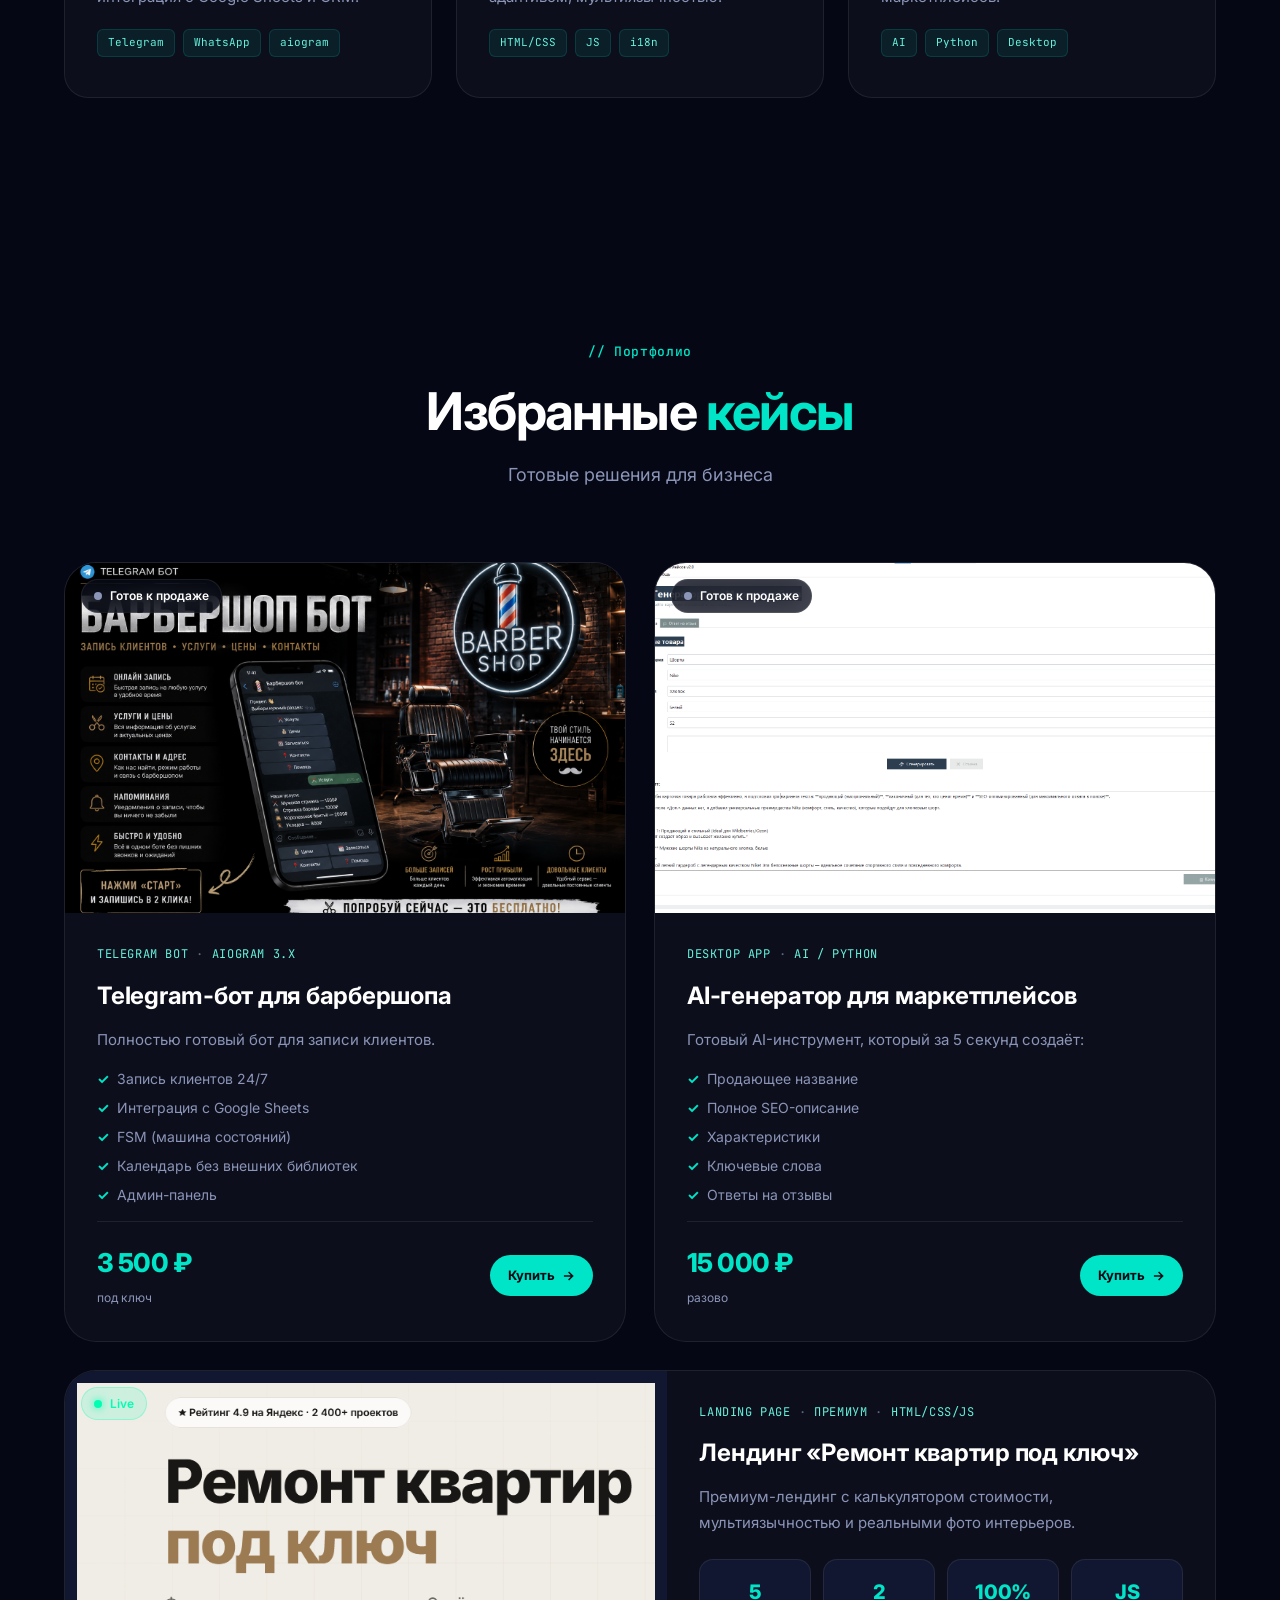
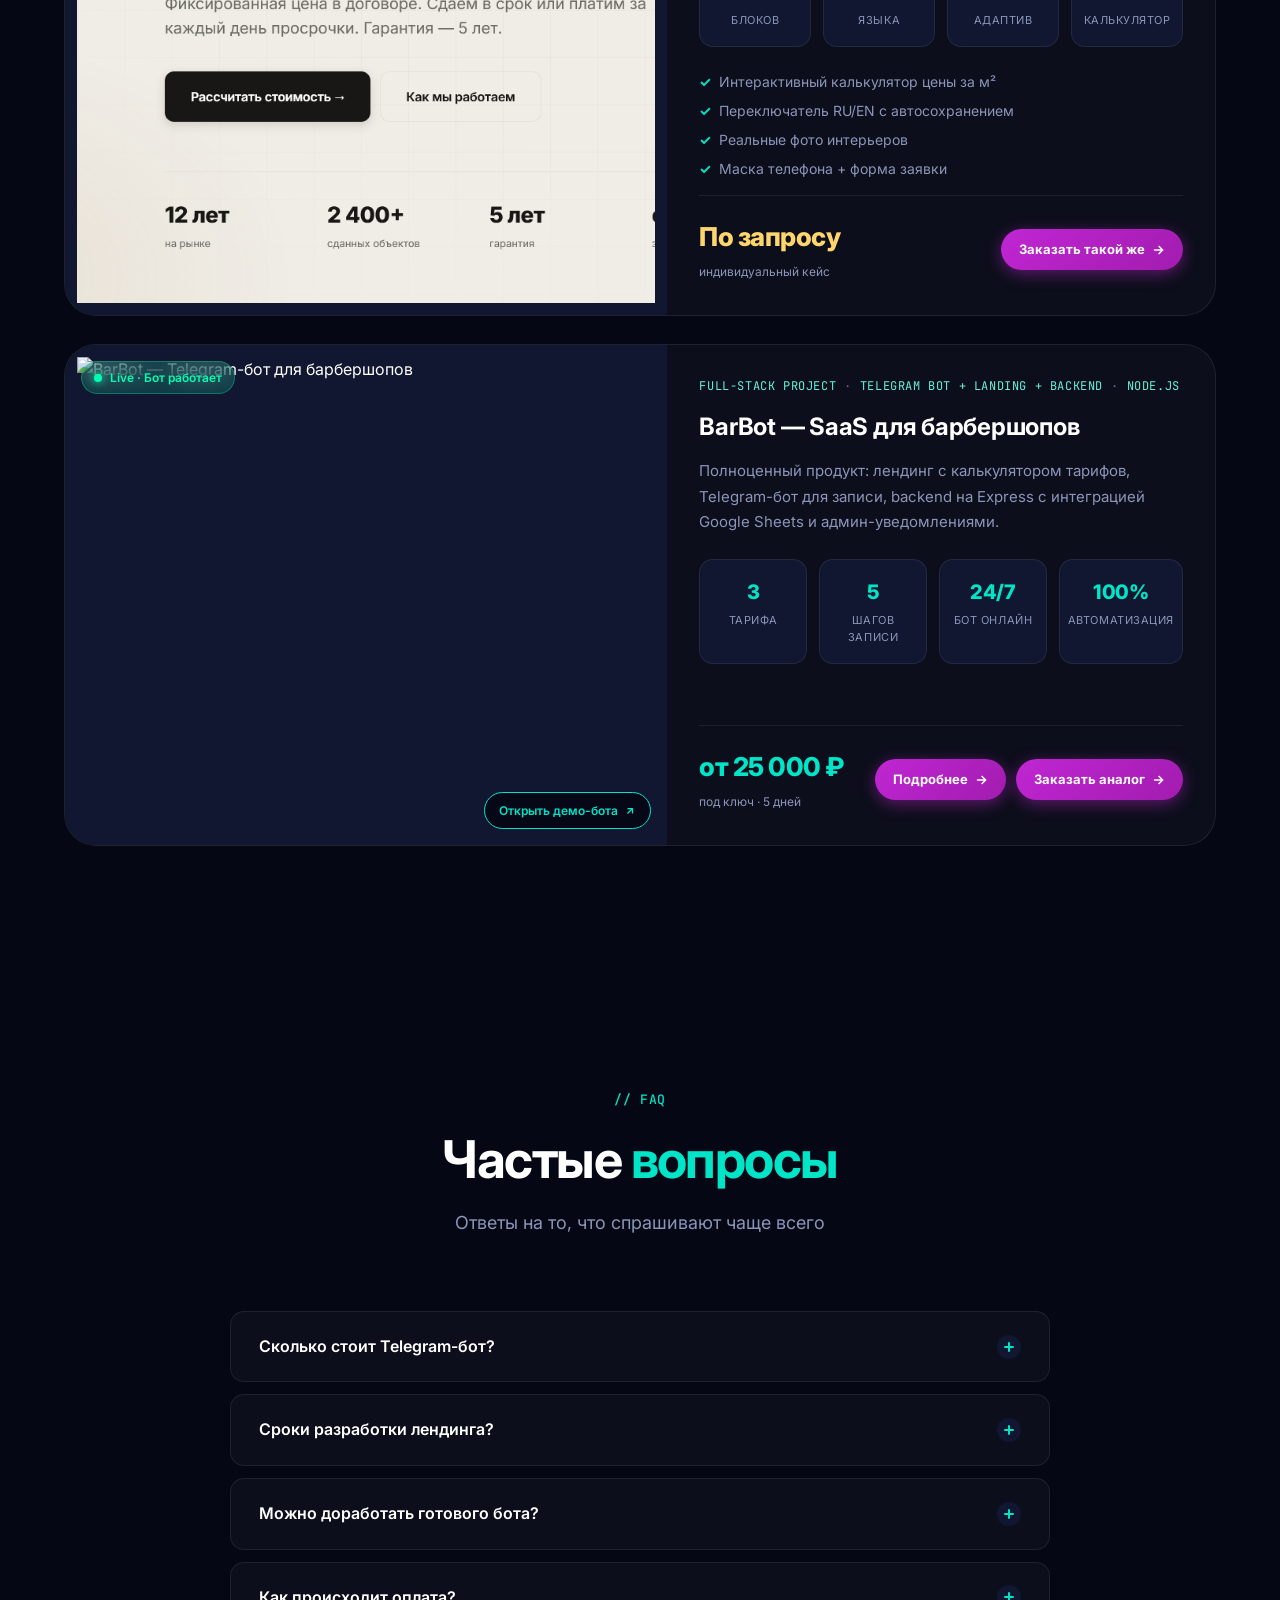
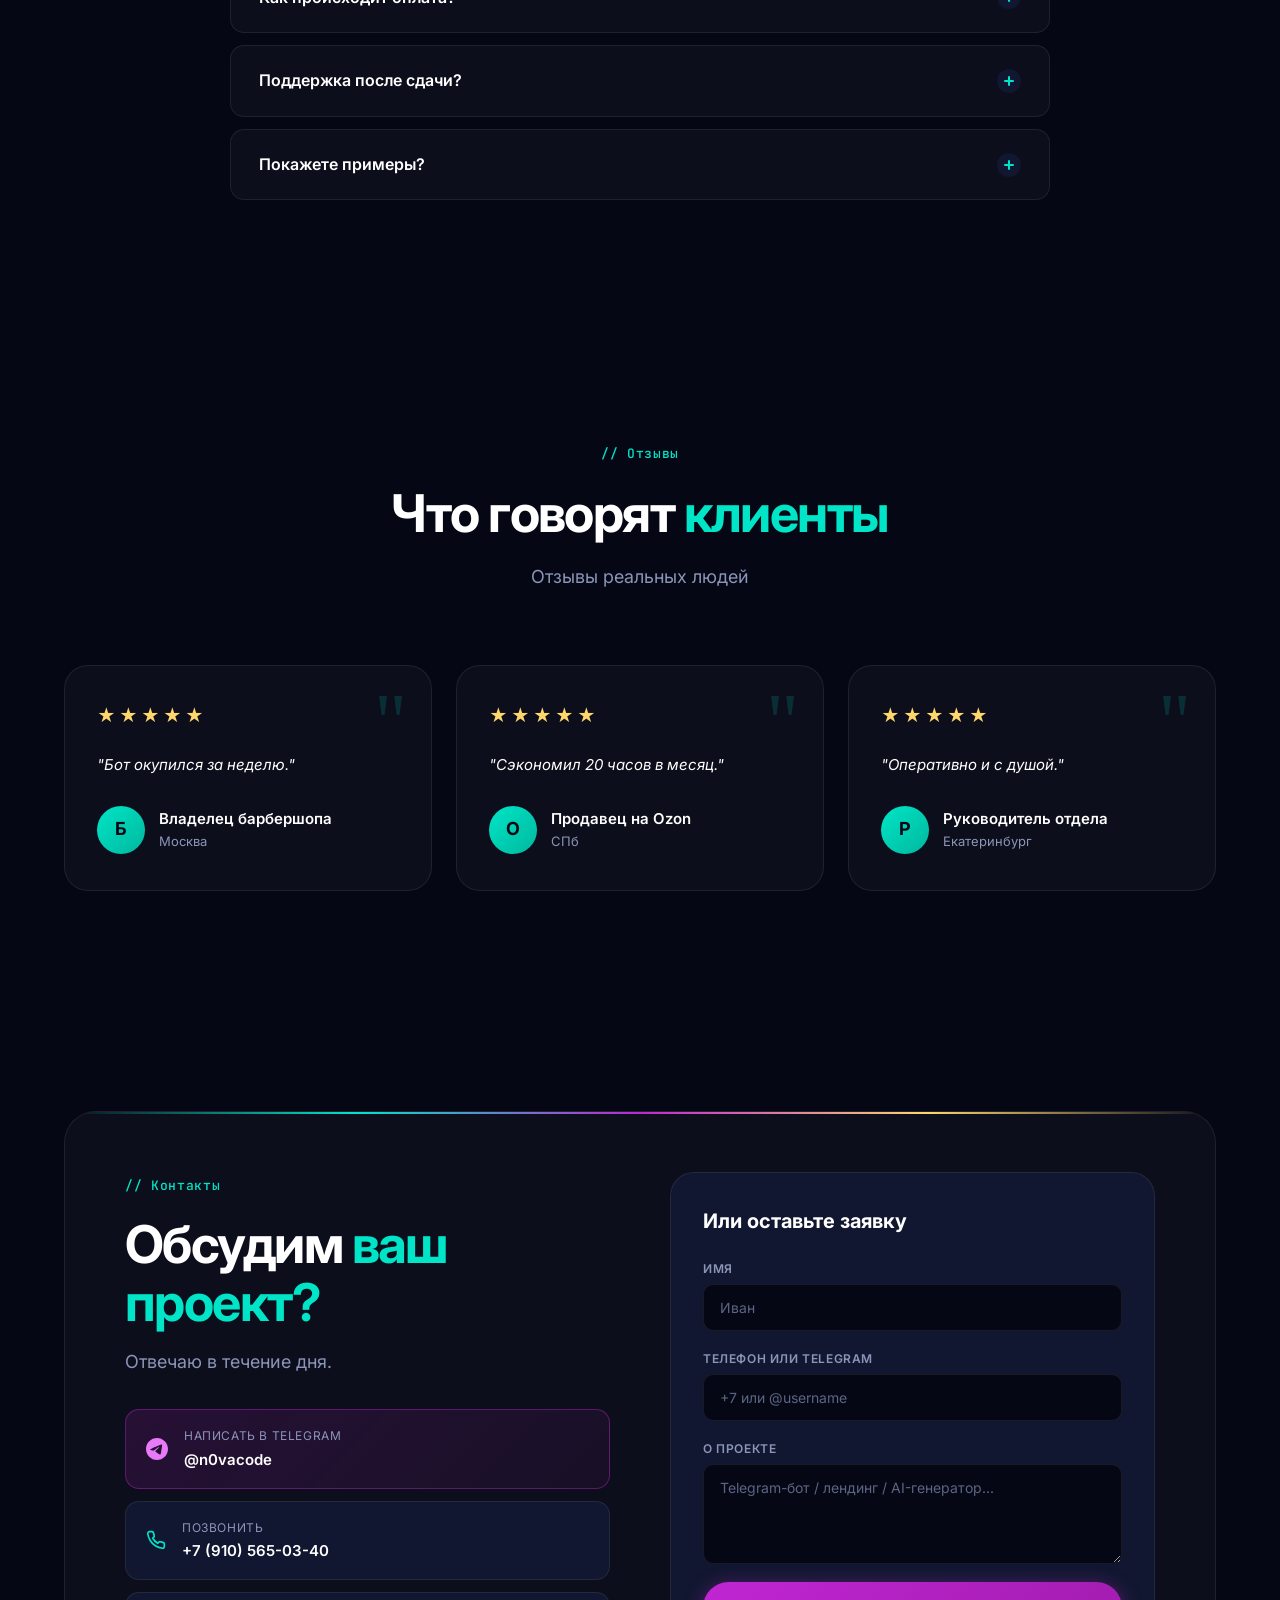
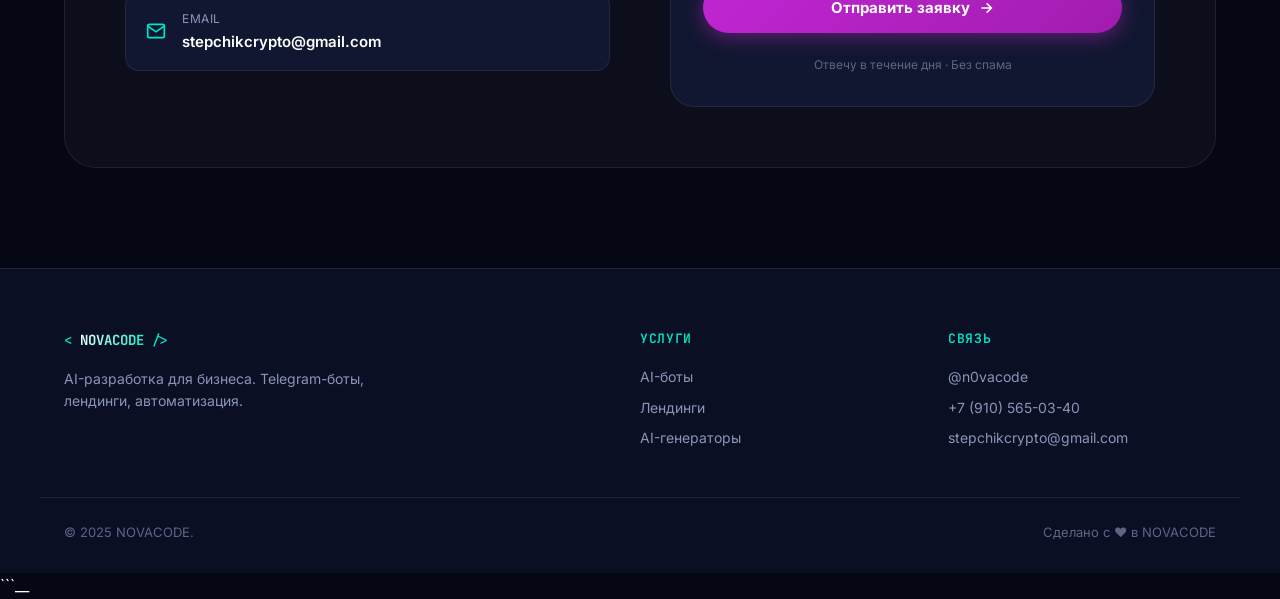
==== commit bf7f7b24: "1234" ====
--- a/index.html
+++ b/index.html
@@ -231,13 +231,7 @@
                 <!-- Project 3: Ремонт квартир -->
                 <article class="project-card project-card--featured" data-aos="fade-up">
                     <div class="project-card__visual project-card__visual--wide">
-                        <div class="project-iframe-wrapper">
-                            <div class="project-iframe-loader">
-                                <div class="loader"></div>
-                                <span data-i18n="projects.p3Loading">Загрузка превью...</span>
-                            </div>
-                            <img src="img/stroymaster.jpg" alt="Превью сайта Ремонт квартир" loading="lazy">
-                        </div>
+                        <img src="img/stroymaster-preview.png" alt="Превью сайта Ремонт квартир" loading="lazy">
                         <div class="project-card__status project-card__status--live">
                             <span class="status-dot status-dot--live"></span>
                             <span data-i18n="projects.p3Status">Live</span>
@@ -276,10 +270,10 @@
                     </div>
                 </article>
 
-                <!-- Project 4: BarBot — НОВЫЙ FEATURED -->
-                <article class="project-card project-card--featured project-card--huge" data-aos="fade-up">
-                    <div class="project-card__visual project-card__visual--huge">
-                        <img src="img/barbot-preview.png" alt="BarBot — Telegram-бот для барбершопов" onerror="this.outerHTML='<div class=\'project-card__placeholder project-card__placeholder--huge\'>💈</div>'">
+                <!-- Project 4: BarBot -->
+                <article class="project-card project-card--featured" data-aos="fade-up">
+                    <div class="project-card__visual project-card__visual--wide">
+                        <img src="img/barbot-preview.png" alt="BarBot — Telegram-бот для барбершопов" loading="lazy">
                         <div class="project-card__status project-card__status--live">
                             <span class="status-dot status-dot--live"></span>
                             <span data-i18n="projects.p4Status">Live · Бот работает</span>
@@ -289,58 +283,35 @@
                             <svg width="12" height="12" viewBox="0 0 24 24" fill="none" stroke="currentColor" stroke-width="2.5"><path d="M7 17L17 7M7 7h10v10"/></svg>
                         </a>
                     </div>
-                    <div class="project-card__body project-card__body--huge">
+                    <div class="project-card__body">
                         <div class="project-card__meta">
-                            <span data-i18n="projects.p4Meta1">Full-Stack Project</span>
-                            <span>·</span>
-                            <span data-i18n="projects.p4Meta2">Telegram Bot + Landing + Backend</span>
-                            <span>·</span>
+                            <span data-i18n="projects.p4Meta1">Full-Stack Project</span><span>·</span>
+                            <span data-i18n="projects.p4Meta2">Telegram Bot + Landing + Backend</span><span>·</span>
                             <span>Node.js</span>
                         </div>
                         <h3 class="project-card__title" data-i18n="projects.p4Title">BarBot — SaaS для барбершопов</h3>
                         <p class="project-card__text" data-i18n="projects.p4Text">Полноценный продукт: лендинг с калькулятором тарифов, Telegram-бот для записи, backend на Express с интеграцией Google Sheets и админ-уведомлениями.</p>
-
                         <div class="project-card__highlights">
                             <div class="highlight"><div class="highlight__num">3</div><div class="highlight__label" data-i18n="projects.p4H1Label">тарифа</div></div>
                             <div class="highlight"><div class="highlight__num">5</div><div class="highlight__label" data-i18n="projects.p4H2Label">шагов записи</div></div>
                             <div class="highlight"><div class="highlight__num">24/7</div><div class="highlight__label" data-i18n="projects.p4H3Label">бот онлайн</div></div>
                             <div class="highlight"><div class="highlight__num">100%</div><div class="highlight__label" data-i18n="projects.p4H4Label">автоматизация</div></div>
                         </div>
-
-                        <div class="project-card__columns">
-                            <div>
-                                <h4 class="project-card__sub" data-i18n="projects.p4Col1Title">🤖 Telegram-бот</h4>
-                                <ul class="project-card__features">
-                                    <li data-i18n="projects.p4F1">Запись через 3 клика</li>
-                                    <li data-i18n="projects.p4F2">Просмотр, изменение, отмена</li>
-                                    <li data-i18n="projects.p4F3">Автонапоминания за 24ч и 2ч</li>
-                                    <li data-i18n="projects.p4F4">FSM на 5 состояний</li>
-                                </ul>
-                            </div>
-                            <div>
-                                <h4 class="project-card__sub" data-i18n="projects.p4Col2Title">🖥️ Backend</h4>
-                                <ul class="project-card__features">
-                                    <li data-i18n="projects.p4F5">Express.js REST API</li>
-                                    <li data-i18n="projects.p4F6">Google Sheets как БД</li>
-                                    <li data-i18n="projects.p4F7">Telegram-уведомления админу</li>
-                                    <li data-i18n="projects.p4F8">Rate-limit + валидация</li>
-                                </ul>
-                            </div>
-                        </div>
-
-                        <div class="project-card__tech">
-                            <span>Node.js</span><span>Express</span><span>Telegram Bot API</span><span>Google Sheets</span><span>SOCKS5</span><span>HTML/CSS/JS</span>
-                        </div>
-
                         <div class="project-card__footer">
                             <div>
                                 <div class="project-card__price" data-i18n="projects.p4Price">от 25 000 ₽</div>
                                 <span class="project-card__price-label" data-i18n="projects.p4PriceLabel">под ключ · 5 дней</span>
                             </div>
-                            <a href="https://t.me/n0vacode" target="_blank" rel="noopener" class="project-card__btn project-card__btn--cta" data-ym="project_barbot_order">
-                                <span data-i18n="projects.orderBtn">Заказать аналог</span>
-                                <svg width="14" height="14" viewBox="0 0 24 24" fill="none" stroke="currentColor" stroke-width="2.5"><path d="M5 12h14M13 5l7 7-7 7"/></svg>
-                            </a>
+                            <div style="display:flex;gap:10px;">
+                                <a href="barbot.html" class="project-card__btn project-card__btn--cta" data-ym="project_barbot_detail">
+                                    <span data-i18n="projects.p4DetailBtn">Подробнее</span>
+                                    <svg width="14" height="14" viewBox="0 0 24 24" fill="none" stroke="currentColor" stroke-width="2.5"><path d="M5 12h14M13 5l7 7-7 7"/></svg>
+                                </a>
+                                <a href="https://t.me/n0vacode" target="_blank" rel="noopener" class="project-card__btn project-card__btn--cta" data-ym="project_barbot_order">
+                                    <span data-i18n="projects.orderBtn">Заказать аналог</span>
+                                    <svg width="14" height="14" viewBox="0 0 24 24" fill="none" stroke="currentColor" stroke-width="2.5"><path d="M5 12h14M13 5l7 7-7 7"/></svg>
+                                </a>
+                            </div>
                         </div>
                     </div>
                 </article>
--- a/style.css
+++ b/style.css
@@ -1,6 +1,3 @@
-/* ============================================
-   DESIGN TOKENS — БИРЮЗОВО-ЗОЛОТОЙ + ПУРПУРНЫЙ CTA
-   ============================================ */
 :root {
   --bg-primary: #050714;
   --bg-secondary: #0a0f24;
@@ -9,36 +6,25 @@
   --surface-hover: rgba(255, 255, 255, 0.06);
   --border: rgba(255, 255, 255, 0.08);
   --border-hover: rgba(0, 229, 199, 0.4);
-
   --text-primary: #FFFFFF;
   --text-secondary: #8B95B8;
   --text-muted: #5C6584;
-
   --accent: #00E5C7;
   --accent-dark: #00B89E;
   --accent-light: #66F1DC;
   --accent-glow: rgba(0, 229, 199, 0.4);
-
   --gold: #FFD66B;
-  --gold-soft: rgba(255, 214, 107, 0.15);
-
   --cta: #C026D3;
   --cta-dark: #A21CAF;
   --cta-light: #E879F9;
   --cta-glow: rgba(192, 38, 211, 0.45);
-
   --success: #00FFB2;
-  --warning: #FFB800;
-
   --shadow-sm: 0 4px 20px rgba(0, 0, 0, 0.3);
   --shadow: 0 10px 50px rgba(0, 0, 0, 0.4);
   --shadow-glow: 0 20px 60px var(--accent-glow);
-  --shadow-cta: 0 12px 35px var(--cta-glow);
-
-  --radius: 12px;
+  --radius: 14px;
   --radius-lg: 24px;
   --radius-xl: 32px;
-
   --ease: cubic-bezier(0.16, 1, 0.3, 1);
   --container: 1200px;
 }
@@ -63,51 +49,30 @@
 
 .container { width: 100%; max-width: var(--container); margin: 0 auto; padding: 0 24px; }
 
-/* ============================================
-   SCROLL PROGRESS BAR
-   ============================================ */
 .scroll-progress {
-  position: fixed;
-  top: 0; left: 0;
-  height: 3px;
-  width: 0%;
+  position: fixed; top: 0; left: 0; height: 3px; width: 0%;
   background: linear-gradient(90deg, var(--accent), var(--cta), var(--gold));
-  z-index: 9999;
-  transition: width 0.1s linear;
+  z-index: 9999; transition: width 0.1s linear;
   box-shadow: 0 0 10px var(--accent-glow);
 }
 
-/* ============================================
-   BACKGROUND
-   ============================================ */
 .bg-grid {
-  position: fixed;
-  inset: 0;
+  position: fixed; inset: 0;
   background-image:
     linear-gradient(rgba(0, 229, 199, 0.04) 1px, transparent 1px),
     linear-gradient(90deg, rgba(0, 229, 199, 0.04) 1px, transparent 1px);
   background-size: 60px 60px;
   mask-image: radial-gradient(ellipse at center, black 30%, transparent 75%);
   -webkit-mask-image: radial-gradient(ellipse at center, black 30%, transparent 75%);
-  pointer-events: none;
-  z-index: 0;
+  pointer-events: none; z-index: 0;
 }
 .bg-glow { position: fixed; inset: 0; pointer-events: none; z-index: 0; overflow: hidden; }
-.orb {
-  position: absolute;
-  border-radius: 50%;
-  filter: blur(120px);
-  opacity: 0.35;
-  animation: floatOrb 25s ease-in-out infinite;
-}
+.orb { position: absolute; border-radius: 50%; filter: blur(120px); opacity: 0.35; animation: floatOrb 25s ease-in-out infinite; }
 .orb-1 { width: 700px; height: 700px; background: radial-gradient(circle, var(--accent) 0%, transparent 70%); top: -300px; right: -200px; }
 .orb-2 { width: 600px; height: 600px; background: radial-gradient(circle, var(--cta) 0%, transparent 70%); bottom: -200px; left: -200px; animation-delay: -10s; opacity: 0.25; }
 .orb-3 { width: 400px; height: 400px; background: radial-gradient(circle, var(--gold) 0%, transparent 70%); top: 50%; left: 50%; transform: translate(-50%, -50%); animation-delay: -5s; opacity: 0.15; }
 @keyframes floatOrb { 0%, 100% { transform: translate(0, 0) scale(1); } 33% { transform: translate(40px, -30px) scale(1.08); } 66% { transform: translate(-30px, 40px) scale(0.95); } }
 
-/* ============================================
-   NAVIGATION
-   ============================================ */
 .nav {
   position: fixed; top: 0; left: 0; right: 0; z-index: 100;
   background: rgba(5, 7, 20, 0.7);
@@ -145,9 +110,6 @@
 .mobile-menu a:last-child { border-bottom: none; }
 .mobile-menu__cta { margin-top: 12px; padding: 14px !important; background: linear-gradient(135deg, var(--cta), var(--cta-dark)) !important; color: #fff !important; border-radius: 12px !important; text-align: center; font-weight: 700 !important; border: none !important; }
 
-/* ============================================
-   BUTTONS
-   ============================================ */
 .btn { display: inline-flex; align-items: center; justify-content: center; gap: 8px; padding: 16px 32px; border-radius: 100px; font-weight: 700; font-size: 15px; cursor: pointer; transition: all 0.3s var(--ease); text-decoration: none; white-space: nowrap; font-family: inherit; }
 .btn--primary { background: linear-gradient(135deg, var(--accent), var(--accent-dark)); color: var(--bg-primary); box-shadow: 0 4px 20px var(--accent-glow); }
 .btn--primary:hover { transform: translateY(-3px); box-shadow: 0 12px 35px var(--accent-glow); }
@@ -159,9 +121,6 @@
 .btn--ghost:hover { border-color: var(--accent); background: rgba(0, 229, 199, 0.08); transform: translateY(-3px); }
 .btn--block { width: 100%; }
 
-/* ============================================
-   HERO
-   ============================================ */
 .hero { position: relative; min-height: 100vh; display: flex; align-items: center; justify-content: center; padding: 140px 0 100px; z-index: 2; }
 .hero__container { text-align: center; max-width: 900px; }
 .hero__badge { display: inline-flex; align-items: center; gap: 10px; padding: 8px 18px; background: var(--surface); border: 1px solid var(--border); border-radius: 100px; font-size: 13px; font-weight: 500; color: var(--text-secondary); margin-bottom: 32px; backdrop-filter: blur(10px); }
@@ -179,9 +138,6 @@
 .hero__scroll-line { width: 1px; height: 40px; background: linear-gradient(180deg, var(--accent), transparent); animation: scrollDown 2s ease-in-out infinite; }
 @keyframes scrollDown { 0% { transform: scaleY(0); transform-origin: top; } 50% { transform: scaleY(1); transform-origin: top; } 51% { transform-origin: bottom; } 100% { transform: scaleY(0); transform-origin: bottom; } }
 
-/* ============================================
-   SECTIONS
-   ============================================ */
 .section { position: relative; z-index: 2; padding: 120px 0; }
 .section--cta { padding: 100px 0; }
 .section__head { max-width: 700px; margin: 0 auto 72px; text-align: center; }
@@ -190,9 +146,6 @@
 .text-accent { color: var(--accent); }
 .section__lead { font-size: clamp(15px, 1.6vw, 18px); color: var(--text-secondary); line-height: 1.7; }
 
-/* ============================================
-   SERVICES
-   ============================================ */
 .services-grid { display: grid; grid-template-columns: repeat(3, 1fr); gap: 24px; }
 .service-card { padding: 40px 32px; background: var(--surface); border: 1px solid var(--border); border-radius: var(--radius-lg); transition: all 0.4s var(--ease); position: relative; overflow: hidden; }
 .service-card::before { content: ''; position: absolute; top: 0; left: 0; right: 0; height: 1px; background: linear-gradient(90deg, transparent, var(--accent), transparent); opacity: 0; transition: opacity 0.4s; }
@@ -206,9 +159,6 @@
 .service-card__tags { display: flex; flex-wrap: wrap; gap: 8px; }
 .service-card__tags span { font-family: 'JetBrains Mono', monospace; font-size: 11px; padding: 4px 10px; background: rgba(0, 229, 199, 0.08); border: 1px solid rgba(0, 229, 199, 0.15); color: var(--accent-light); border-radius: 6px; }
 
-/* ============================================
-   PROJECTS
-   ============================================ */
 .projects-grid { display: grid; grid-template-columns: 1fr 1fr; gap: 28px; }
 .project-card { background: var(--surface); border: 1px solid var(--border); border-radius: var(--radius-xl); overflow: hidden; transition: all 0.4s var(--ease); display: flex; flex-direction: column; }
 .project-card:hover { transform: translateY(-6px); border-color: var(--border-hover); box-shadow: var(--shadow-glow); }
@@ -217,16 +167,10 @@
 .project-card__visual--wide { aspect-ratio: auto; height: 100%; min-height: 500px; padding: 12px; }
 .project-card__visual img { width: 100%; height: 100%; object-fit: cover; transition: transform 0.6s var(--ease); }
 .project-card:hover .project-card__visual img { transform: scale(1.05); }
-
-/* IFRAME WRAPPER */
 .project-iframe-wrapper { position: relative; width: 100%; height: 100%; border-radius: var(--radius); overflow: hidden; background: var(--bg-primary); border: 1px solid var(--border); }
-.project-iframe-wrapper iframe { width: 100%; height: 100%; border: none; display: block; opacity: 0; transition: opacity 0.6s var(--ease); transform: scale(0.95); }
-.project-iframe-wrapper iframe.loaded { opacity: 1; transform: scale(1); }
 .project-iframe-loader { position: absolute; inset: 0; display: flex; flex-direction: column; align-items: center; justify-content: center; gap: 16px; color: var(--text-secondary); font-size: 14px; z-index: 1; transition: opacity 0.4s; }
-.project-iframe-wrapper iframe.loaded + .project-iframe-loader { opacity: 0; pointer-events: none; }
 .loader { width: 40px; height: 40px; border: 3px solid rgba(0, 229, 199, 0.2); border-top-color: var(--accent); border-radius: 50%; animation: spin 0.8s linear infinite; }
 @keyframes spin { to { transform: rotate(360deg); } }
-
 .project-card__placeholder { width: 100%; height: 100%; display: grid; place-items: center; font-size: 80px; background: linear-gradient(135deg, var(--bg-tertiary), var(--bg-secondary)); color: var(--accent); opacity: 0.5; }
 .project-card__placeholder--wide { font-size: 100px; }
 .project-card__status { position: absolute; top: 16px; left: 16px; display: inline-flex; align-items: center; gap: 8px; padding: 6px 12px; background: rgba(5, 7, 20, 0.75); backdrop-filter: blur(12px); border: 1px solid var(--border); border-radius: 100px; font-size: 12px; font-weight: 600; color: var(--text-primary); z-index: 2; }
@@ -257,9 +201,17 @@
 .project-card__btn--cta { background: linear-gradient(135deg, var(--cta), var(--cta-dark)); color: #fff; box-shadow: 0 4px 16px var(--cta-glow); }
 .project-card__btn--cta:hover { box-shadow: 0 8px 24px var(--cta-glow); }
 
-/* ============================================
-   FAQ
-   ============================================ */
+/* ===== HUGE PROJECT CARD (BarBot) ===== */
+.project-card--huge { grid-column: span 2; display: grid; grid-template-columns: 1.1fr 1fr; position: relative; background: linear-gradient(135deg, var(--surface) 0%, var(--bg-tertiary) 100%); }
+.project-card--huge::before { content: ''; position: absolute; inset: 0; background: linear-gradient(135deg, transparent 0%, rgba(0, 229, 199, 0.04) 100%); border-radius: var(--radius-xl); pointer-events: none; }
+.project-card__visual--huge { aspect-ratio: auto; height: 100%; min-height: 620px; }
+.project-card__placeholder--huge { font-size: 120px; }
+.project-card__body--huge { padding: 40px; }
+.project-card__columns { display: grid; grid-template-columns: 1fr 1fr; gap: 24px; margin: 16px 0 20px; }
+.project-card__sub { font-size: 13px; font-weight: 700; color: var(--accent); text-transform: uppercase; letter-spacing: 0.05em; margin-bottom: 12px; }
+.project-card__tech { display: flex; flex-wrap: wrap; gap: 8px; margin-bottom: 20px; padding-top: 20px; border-top: 1px solid var(--border); }
+.project-card__tech span { font-family: 'JetBrains Mono', monospace; font-size: 11px; padding: 4px 10px; background: rgba(0, 229, 199, 0.08); border: 1px solid rgba(0, 229, 199, 0.15); color: var(--accent-light); border-radius: 6px; }
+
 .faq-list { max-width: 820px; margin: 0 auto; display: flex; flex-direction: column; gap: 12px; }
 .faq-item { background: var(--surface); border: 1px solid var(--border); border-radius: var(--radius); overflow: hidden; transition: all 0.3s var(--ease); }
 .faq-item:hover { border-color: var(--border-hover); }
@@ -276,9 +228,6 @@
 .faq-item[open] .faq-item__icon::after { transform: translate(-50%, -50%) rotate(90deg); opacity: 0; }
 .faq-item__answer { padding: 0 28px 22px; font-size: 15px; line-height: 1.7; color: var(--text-secondary); }
 
-/* ============================================
-   REVIEWS
-   ============================================ */
 .reviews-grid { display: grid; grid-template-columns: repeat(3, 1fr); gap: 24px; }
 .review-card { padding: 36px 32px; background: var(--surface); border: 1px solid var(--border); border-radius: var(--radius-lg); transition: all 0.4s var(--ease); position: relative; }
 .review-card::before { content: '"'; position: absolute; top: 16px; right: 24px; font-size: 80px; font-family: Georgia, serif; color: var(--accent); opacity: 0.15; line-height: 1; }
@@ -290,9 +239,6 @@
 .review-card__name { font-size: 15px; font-weight: 600; }
 .review-card__city { font-size: 13px; color: var(--text-secondary); }
 
-/* ============================================
-   CTA + FORM
-   ============================================ */
 .cta-wrapper { display: grid; grid-template-columns: 1fr 1fr; gap: 60px; align-items: start; padding: 60px; background: var(--surface); border: 1px solid var(--border); border-radius: var(--radius-xl); position: relative; overflow: hidden; }
 .cta-wrapper::before { content: ''; position: absolute; top: 0; left: 0; right: 0; height: 2px; background: linear-gradient(90deg, transparent, var(--accent), var(--cta), var(--gold), transparent); }
 .cta-info .section__title { text-align: left; margin-bottom: 16px; }
@@ -315,9 +261,6 @@
 .form-group input::placeholder, .form-group textarea::placeholder { color: var(--text-muted); }
 .form-note { text-align: center; font-size: 12px; color: var(--text-muted); margin-top: 4px; }
 
-/* ============================================
-   FOOTER
-   ============================================ */
 .footer { position: relative; z-index: 2; padding: 60px 0 30px; background: var(--bg-secondary); border-top: 1px solid var(--border); }
 .footer__inner { display: grid; grid-template-columns: 2fr 1fr 1fr; gap: 40px; padding-bottom: 40px; border-bottom: 1px solid var(--border); }
 .footer .logo { margin-bottom: 16px; }
@@ -327,15 +270,9 @@
 .footer__col a:hover { color: var(--accent); }
 .footer__bottom { display: flex; justify-content: space-between; align-items: center; flex-wrap: wrap; gap: 16px; padding-top: 24px; font-size: 13px; color: var(--text-muted); }
 
-/* ============================================
-   AOS
-   ============================================ */
 [data-aos] { opacity: 0; transform: translateY(40px); transition: opacity 0.8s var(--ease), transform 0.8s var(--ease); }
 [data-aos].visible { opacity: 1; transform: translateY(0); }
 
-/* ============================================
-   EXIT POPUP
-   ============================================ */
 .exit-popup { position: fixed; inset: 0; z-index: 200; display: none; align-items: center; justify-content: center; padding: 20px; }
 .exit-popup.active { display: flex; }
 .exit-popup__backdrop { position: absolute; inset: 0; background: rgba(5, 7, 20, 0.85); backdrop-filter: blur(12px); animation: fadeIn 0.3s var(--ease); }
@@ -357,9 +294,6 @@
 .exit-popup__skip:hover { color: var(--text-secondary); }
 .exit-popup__note { font-size: 11px; color: var(--text-muted); margin-top: 12px; }
 
-/* ============================================
-   TELEGRAM WIDGET
-   ============================================ */
 .tg-widget { position: fixed; bottom: 24px; right: 24px; z-index: 90; width: 60px; height: 60px; border-radius: 50%; background: linear-gradient(135deg, #229ED9, #0088cc); display: grid; place-items: center; color: #fff; box-shadow: 0 8px 30px rgba(34, 158, 217, 0.5); transition: all 0.3s var(--ease); }
 .tg-widget svg { width: 28px; height: 28px; position: relative; z-index: 2; }
 .tg-widget__pulse { position: absolute; inset: 0; border-radius: 50%; background: #229ED9; opacity: 0.6; animation: pulseRing 2s ease-out infinite; }
@@ -370,24 +304,23 @@
 .tg-widget__tooltip::after { content: ''; position: absolute; right: -5px; top: 50%; transform: translateY(-50%); border: 5px solid transparent; border-left-color: var(--dark); }
 .tg-widget:hover .tg-widget__tooltip { opacity: 1; transform: translateY(-50%) translateX(-4px); }
 
-/* ============================================
-   SCROLL TO TOP
-   ============================================ */
 .scroll-top { position: fixed; bottom: 96px; right: 28px; z-index: 80; width: 44px; height: 44px; border-radius: 50%; background: var(--surface); border: 1px solid var(--border); backdrop-filter: blur(12px); color: var(--accent); display: grid; place-items: center; opacity: 0; visibility: hidden; transform: translateY(20px); transition: all 0.3s var(--ease); }
 .scroll-top.visible { opacity: 1; visibility: visible; transform: translateY(0); }
 .scroll-top:hover { background: var(--accent); color: var(--bg-primary); transform: translateY(-4px); box-shadow: 0 8px 24px var(--accent-glow); }
 
-/* ============================================
-   ADAPTIVE
-   ============================================ */
+@media (max-width: 1100px) {
+  .project-card--huge { grid-template-columns: 1fr 1fr; }
+}
 @media (max-width: 1024px) {
   .nav__links { display: none; } .nav__cta { display: none; } .burger { display: flex; }
   .services-grid, .reviews-grid { grid-template-columns: 1fr 1fr; }
   .projects-grid { grid-template-columns: 1fr; }
   .project-card--featured { grid-column: span 1; grid-template-columns: 1fr; }
-  .project-card__visual--wide { min-height: 280px; }
+  .project-card--huge { grid-column: span 1; grid-template-columns: 1fr; }
+  .project-card__visual--wide, .project-card__visual--huge { min-height: 280px; }
   .cta-wrapper { grid-template-columns: 1fr; gap: 40px; padding: 40px; }
   .footer__inner { grid-template-columns: 1fr 1fr; }
+  .header__actions { gap: 12px; }
 }
 @media (max-width: 768px) {
   .section { padding: 80px 0; }
@@ -397,14 +330,15 @@
   .hero__buttons .btn { width: 100%; }
   .services-grid, .reviews-grid { grid-template-columns: 1fr; }
   .service-card { padding: 32px 24px; }
+  .project-card__highlights { grid-template-columns: repeat(2, 1fr); }
+  .project-card__columns { grid-template-columns: 1fr; }
+  .project-card__footer { flex-direction: column; align-items: flex-start; }
+  .project-card__btn { width: 100%; justify-content: center; }
   .cta-wrapper { padding: 28px; }
   .cta-form { padding: 24px; }
   .footer__inner { grid-template-columns: 1fr; gap: 32px; }
   .footer__bottom { flex-direction: column; text-align: center; }
   .hero__scroll { display: none; }
-  .project-card__highlights { grid-template-columns: repeat(2, 1fr); }
-  .project-card__footer { flex-direction: column; align-items: flex-start; }
-  .project-card__btn { width: 100%; justify-content: center; }
   .tg-widget { width: 54px; height: 54px; bottom: 20px; right: 20px; }
   .tg-widget svg { width: 24px; height: 24px; }
   .scroll-top { bottom: 84px; right: 22px; }
@@ -415,6 +349,7 @@
   .hero__stat-num { font-size: 24px; }
   .cta-info .section__title { font-size: 28px; }
   .project-card__body { padding: 24px; }
+  .project-card__body--huge { padding: 24px; }
   .project-card__title { font-size: 20px; }
   .project-card__price { font-size: 22px; }
   .exit-popup__title { font-size: 20px; }
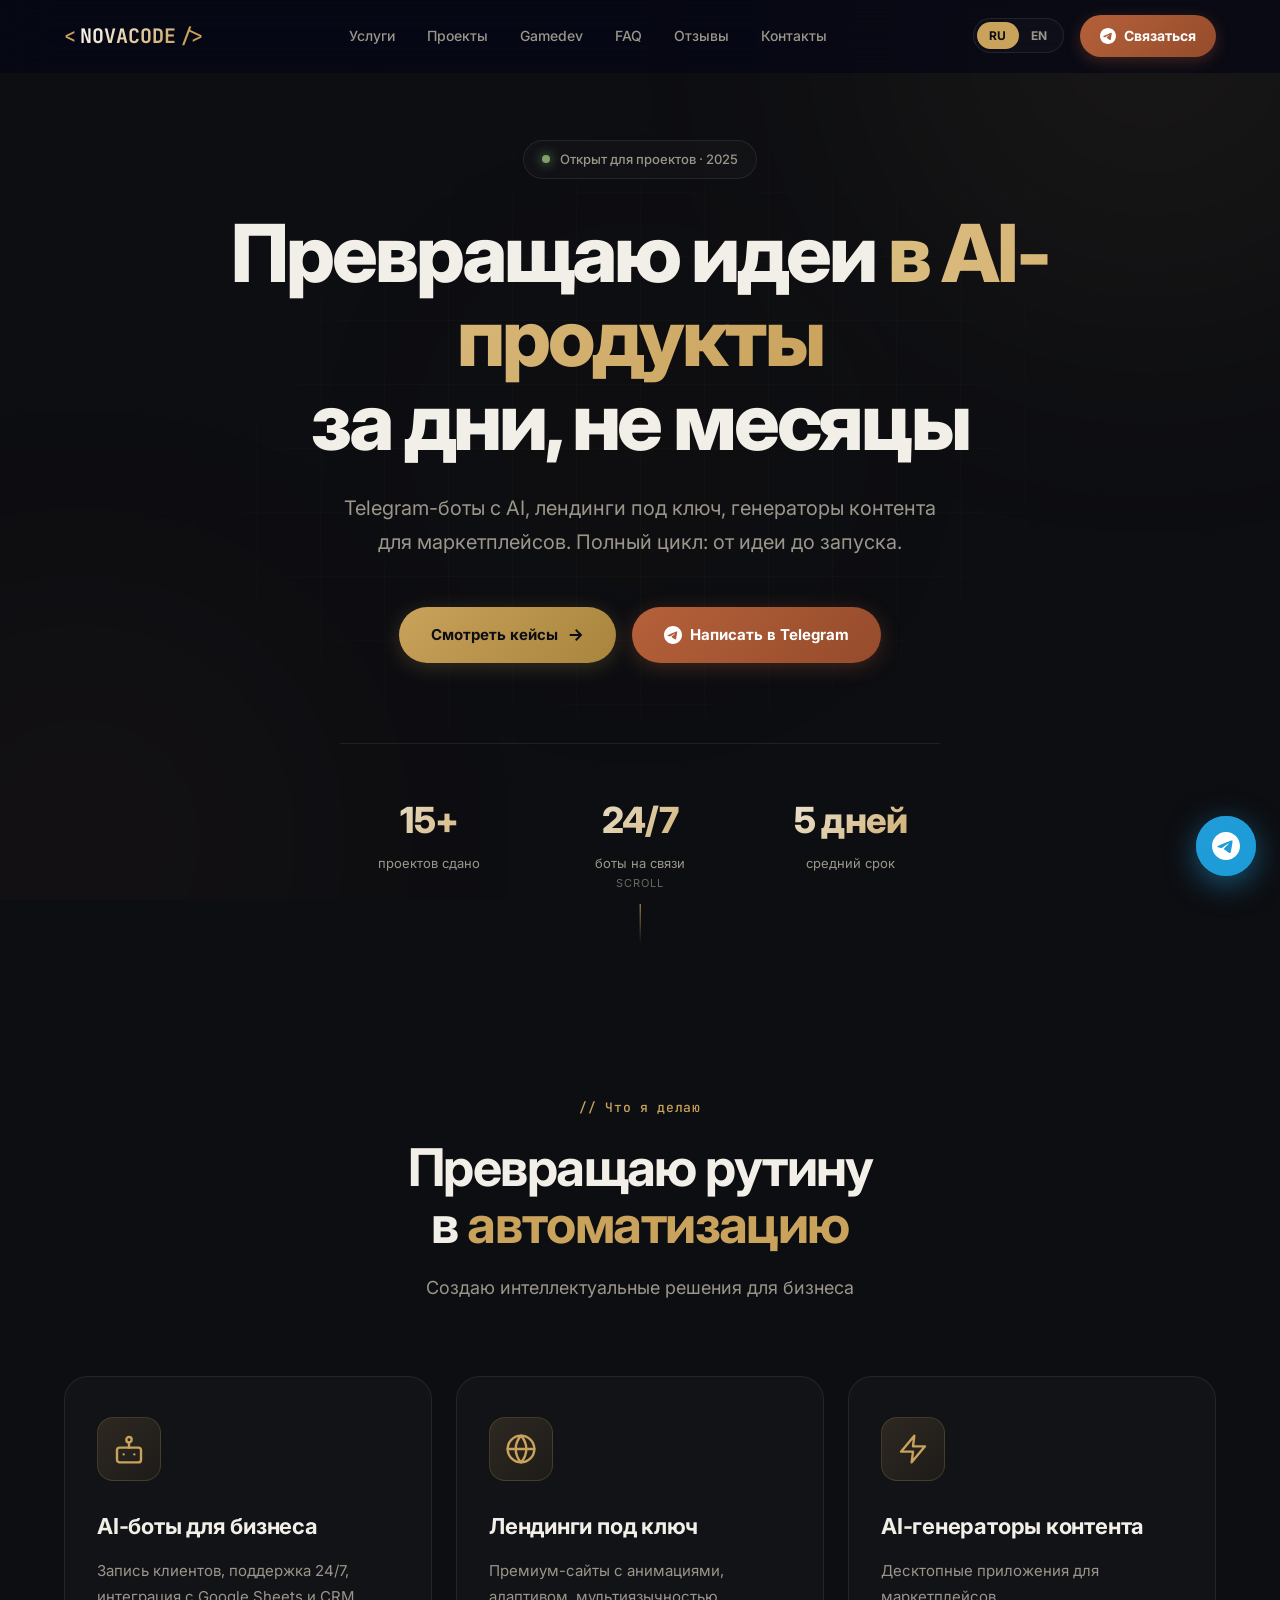
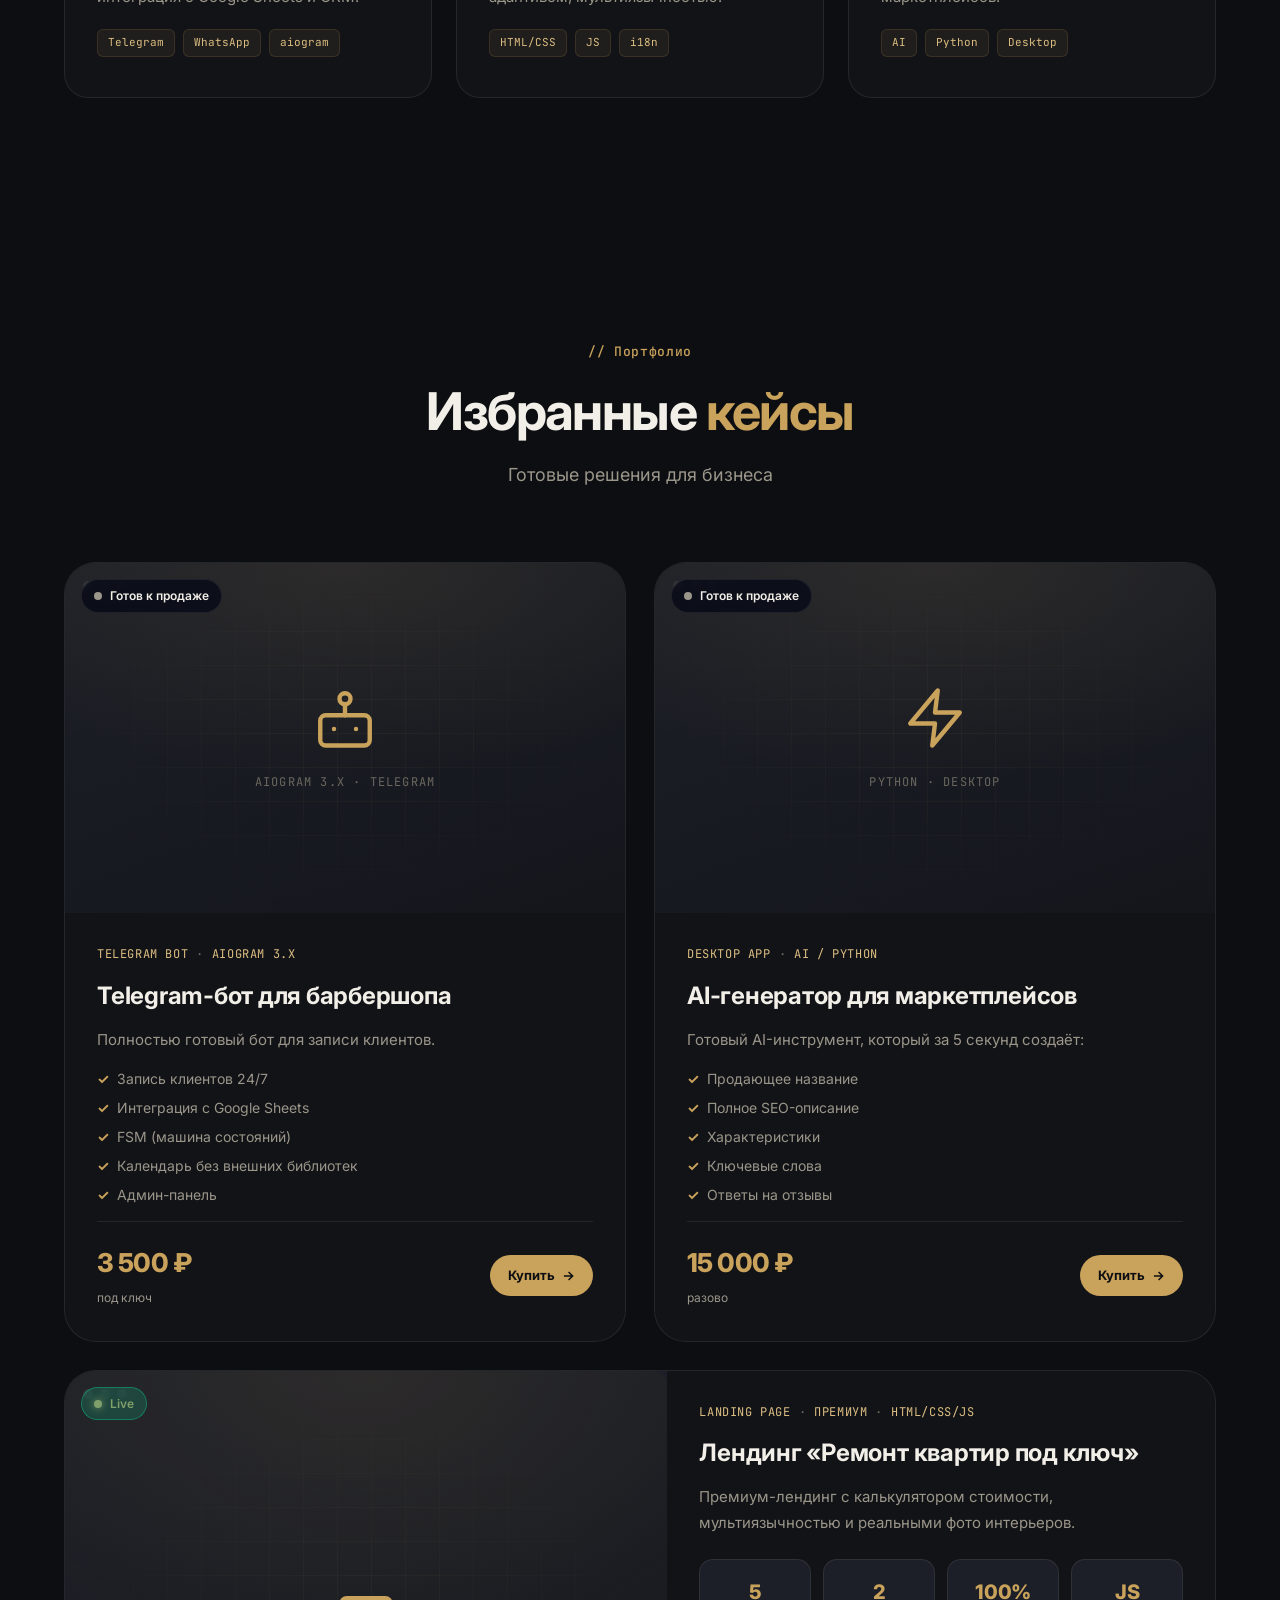
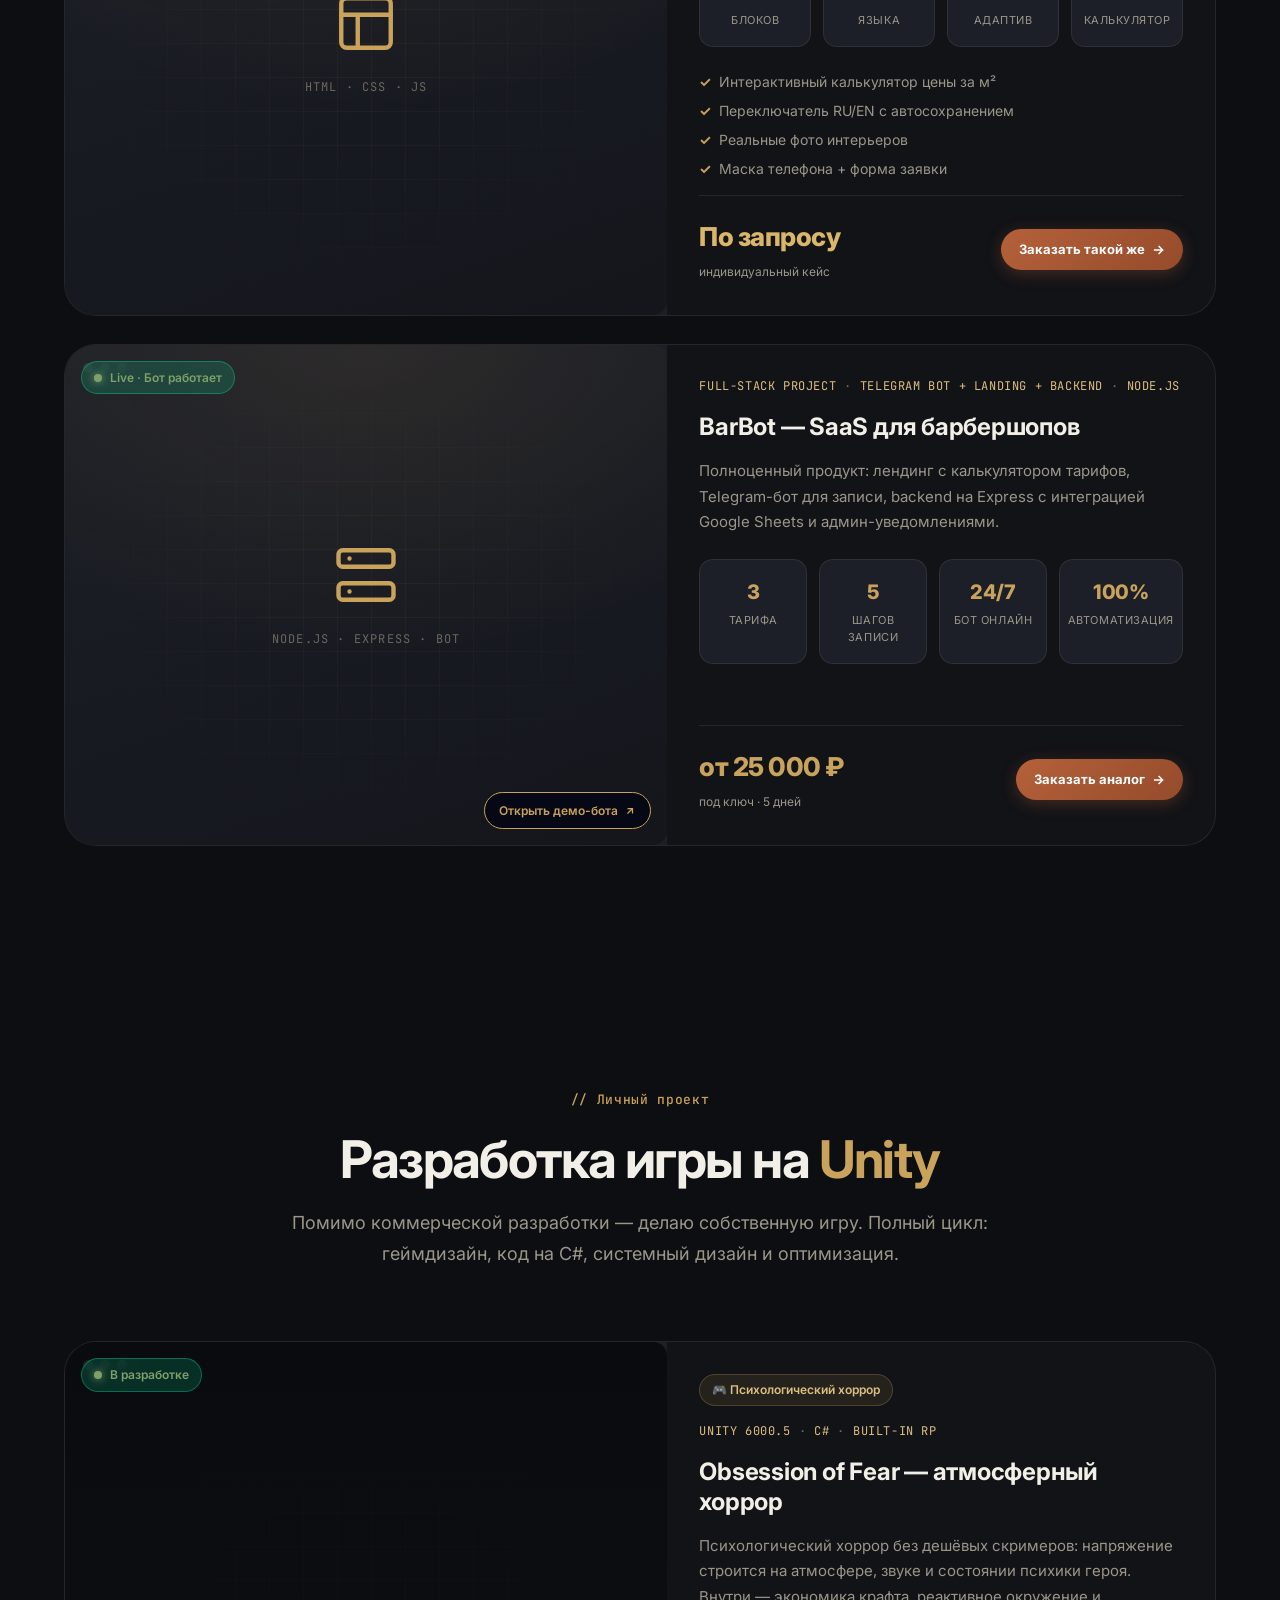
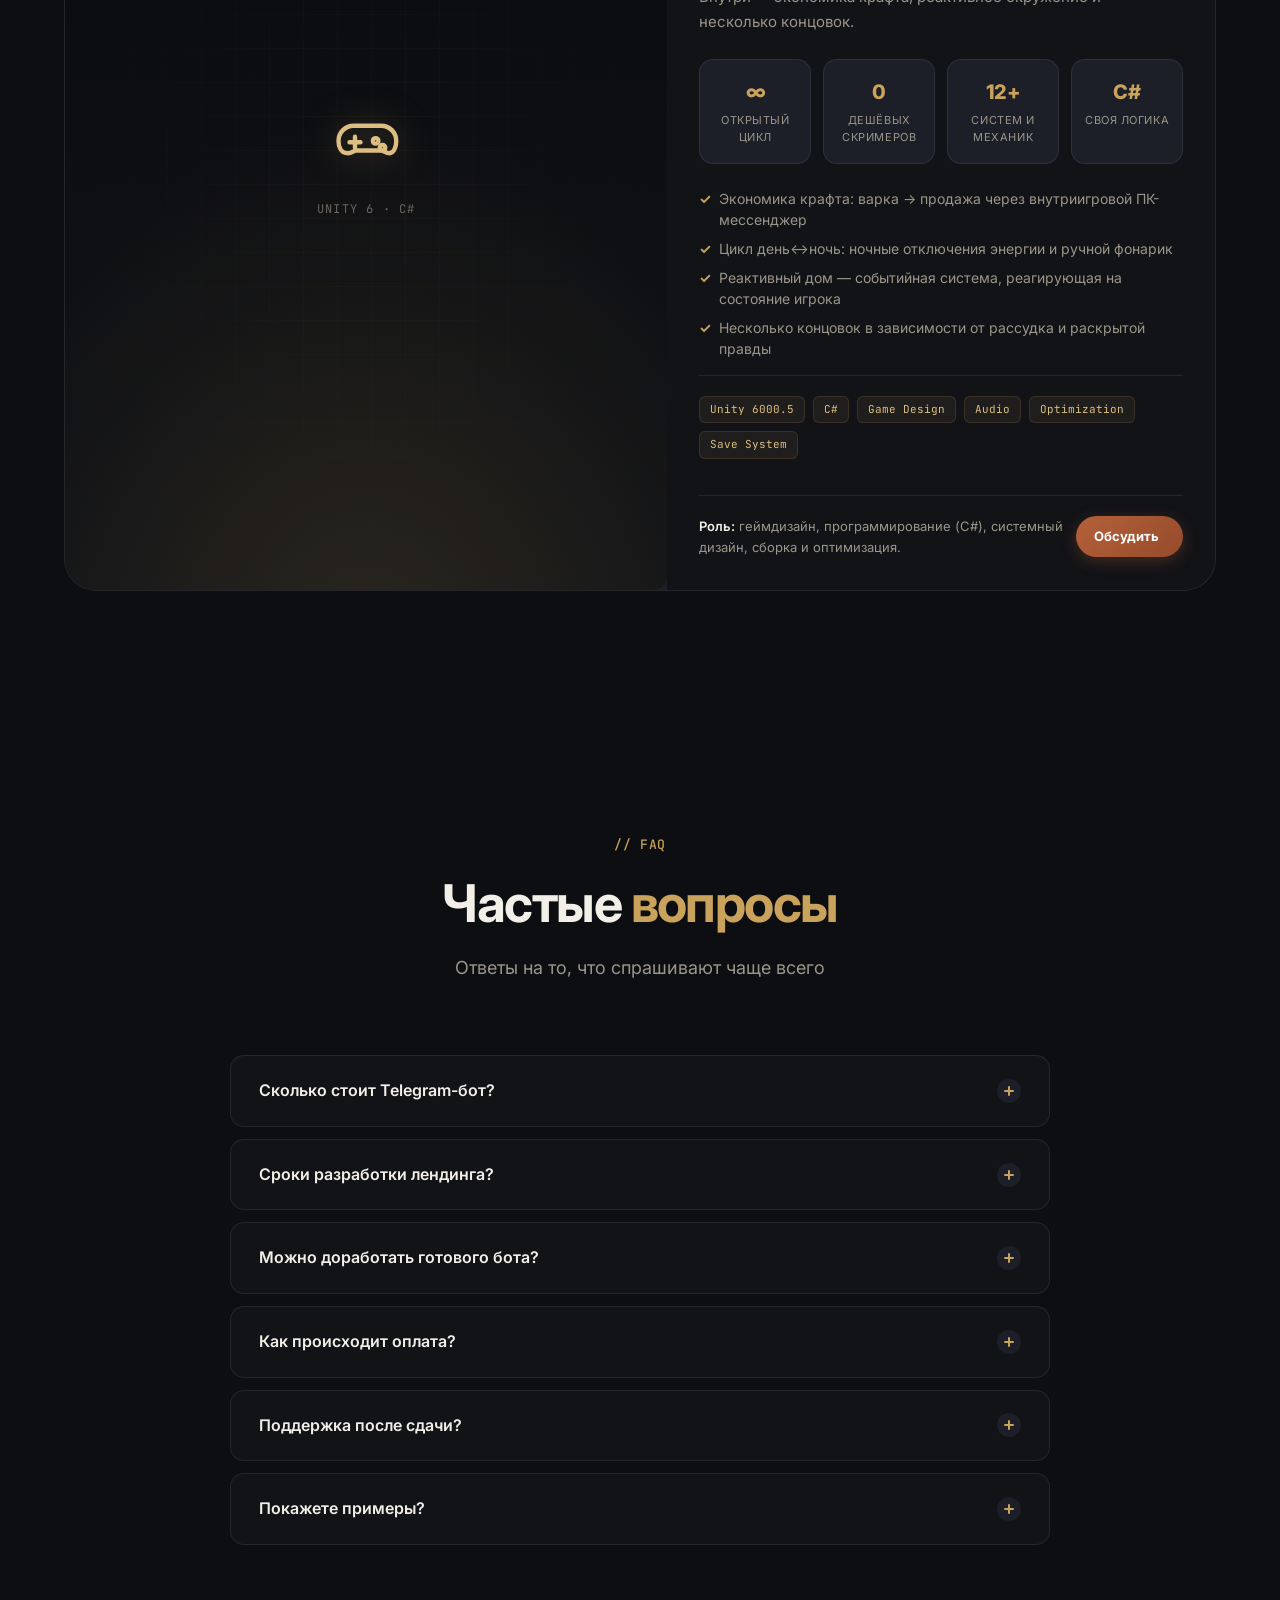
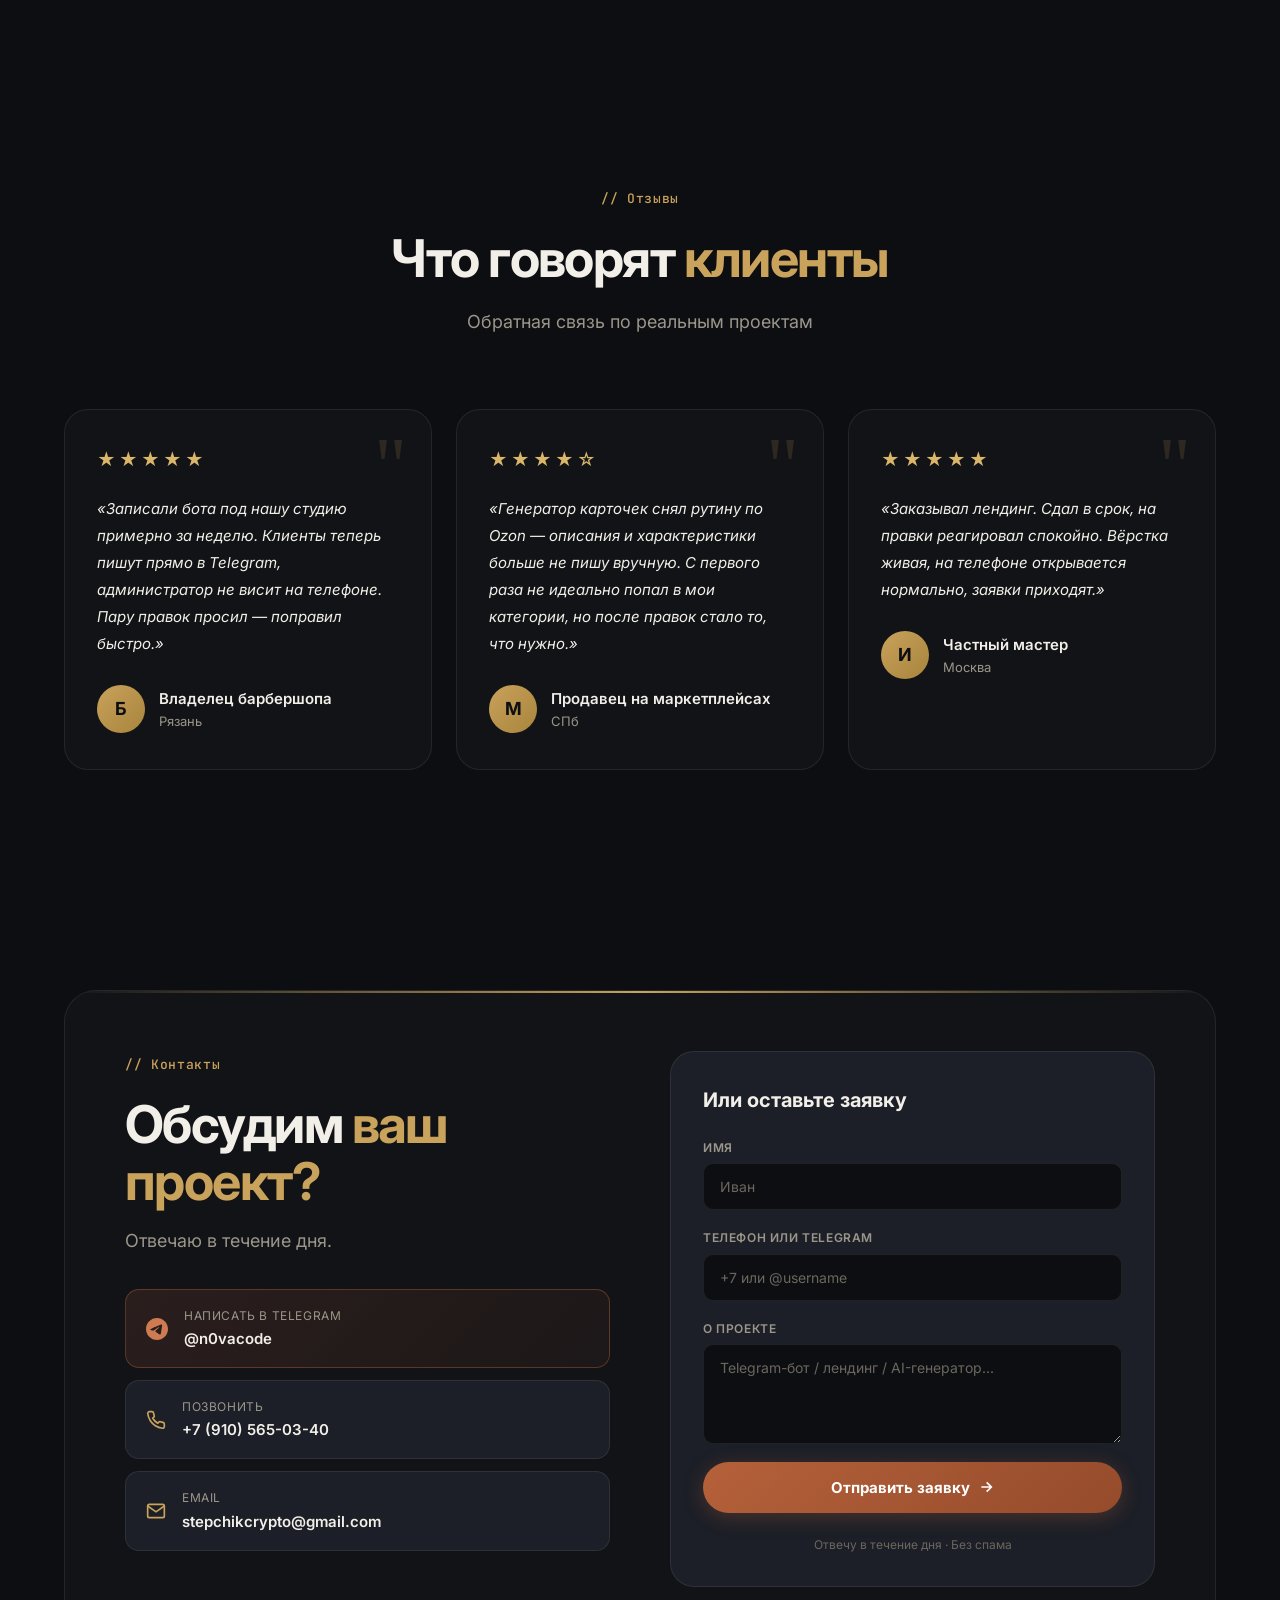
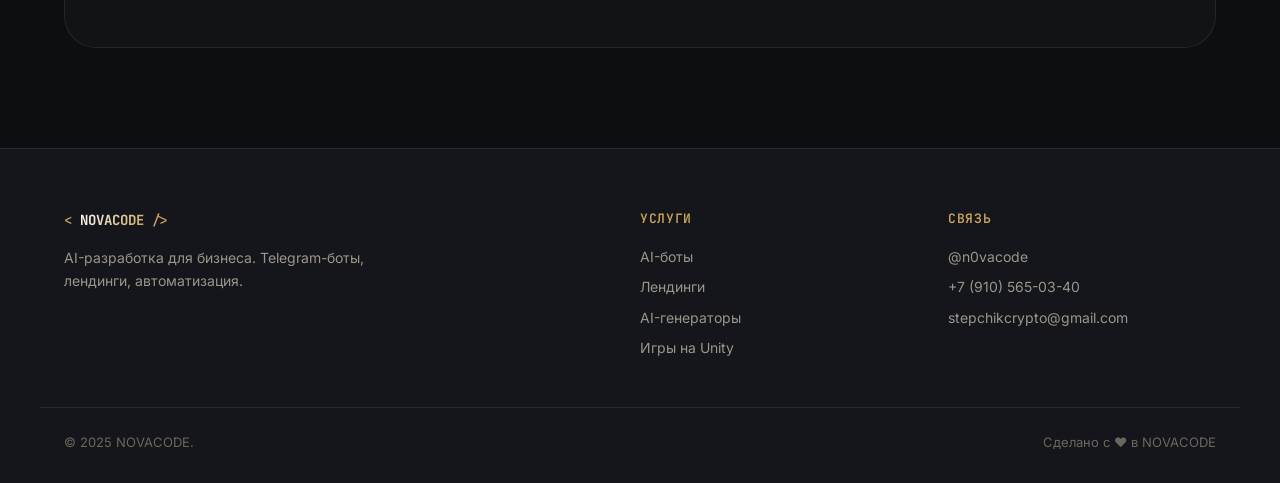
==== commit 8e6d0669: "Редизайн: тёплая палитра, без фото проектов, раздел Unity-игры - Заменил неоновую бирюзово-маджентов" ====
--- a/index.html
+++ b/index.html
@@ -3,12 +3,11 @@
 <head>
     <meta charset="UTF-8">
     <meta name="viewport" content="width=device-width, initial-scale=1.0">
-    <title>NOVACODE | AI Developer Portfolio — Telegram-боты, лендинги, AI</title>
-    <meta name="description" content="NOVACODE — портфолио AI-разработчика. Telegram-боты, лендинги под ключ, AI-генераторы. Разработка за дни.">
+    <title>NOVACODE | Разработка — Telegram-боты, лендинги, игры на Unity</title>
+    <meta name="description" content="NOVACODE — портфолио разработчика. Telegram-боты, лендинги под ключ, AI-генераторы и собственная игра на Unity (психологический хоррор). Разработка за дни.">
 
     <link rel="preconnect" href="https://fonts.googleapis.com">
     <link rel="preconnect" href="https://fonts.gstatic.com" crossorigin>
-    <link rel="preconnect" href="https://images.unsplash.com">
     <link href="https://fonts.googleapis.com/css2?family=Inter:wght@300;400;500;600;700;800&family=JetBrains+Mono:wght@400;500;600&display=swap" rel="stylesheet">
     <link rel="stylesheet" href="style.css">
 
@@ -46,6 +45,7 @@
             <ul class="nav__links">
                 <li><a href="#services" data-i18n="nav.services">Услуги</a></li>
                 <li><a href="#projects" data-i18n="nav.projects">Проекты</a></li>
+                <li><a href="#gamedev" data-i18n="nav.gamedev">Gamedev</a></li>
                 <li><a href="#faq" data-i18n="nav.faq">FAQ</a></li>
                 <li><a href="#reviews" data-i18n="nav.reviews">Отзывы</a></li>
                 <li><a href="#contact" data-i18n="nav.contact">Контакты</a></li>
@@ -67,6 +67,7 @@
         <div class="mobile-menu" id="mobileMenu">
             <a href="#services" data-i18n="nav.services">Услуги</a>
             <a href="#projects" data-i18n="nav.projects">Проекты</a>
+            <a href="#gamedev" data-i18n="nav.gamedev">Gamedev</a>
             <a href="#faq" data-i18n="nav.faq">FAQ</a>
             <a href="#reviews" data-i18n="nav.reviews">Отзывы</a>
             <a href="#contact" data-i18n="nav.contact">Контакты</a>
@@ -106,8 +107,8 @@
                     <div class="hero__stat-label" data-i18n="hero.stat1Label">проектов сдано</div>
                 </div>
                 <div class="hero__stat">
-                    <div class="hero__stat-num">100%</div>
-                    <div class="hero__stat-label" data-i18n="hero.stat2Label">довольных клиентов</div>
+                    <div class="hero__stat-num">24/7</div>
+                    <div class="hero__stat-label" data-i18n="hero.stat2Label">боты на связи</div>
                 </div>
                 <div class="hero__stat">
                     <div class="hero__stat-num">5 дней</div>
@@ -171,7 +172,11 @@
                 <!-- Project 1: Барбершоп бот -->
                 <article class="project-card" data-aos="fade-up">
                     <div class="project-card__visual">
-                        <img src="img/barb2.png" alt="Telegram бот" onerror="this.outerHTML='<div class=\'project-card__placeholder\'>📱</div>'">
+                        <div class="project-card__cover">
+                            <div class="cover__chrome"><span></span><span></span><span></span></div>
+                            <svg class="cover__icon" viewBox="0 0 24 24" fill="none" stroke="currentColor" stroke-width="1.6" stroke-linecap="round" stroke-linejoin="round"><rect x="3" y="11" width="18" height="11" rx="2"/><circle cx="12" cy="5" r="2"/><path d="M12 7v4M8 16h.01M16 16h.01"/></svg>
+                            <div class="cover__label">aiogram 3.x · Telegram</div>
+                        </div>
                         <div class="project-card__status"><span class="status-dot"></span><span data-i18n="projects.p1Status">Готов к продаже</span></div>
                     </div>
                     <div class="project-card__body">
@@ -201,7 +206,11 @@
                 <!-- Project 2: AI Generator -->
                 <article class="project-card" data-aos="fade-up" data-aos-delay="100">
                     <div class="project-card__visual">
-                        <img src="img/ai_generator_wb_ozon_ad.png" alt="AI генератор" onerror="this.outerHTML='<div class=\'project-card__placeholder\'>🤖</div>'">
+                        <div class="project-card__cover">
+                            <div class="cover__chrome"><span></span><span></span><span></span></div>
+                            <svg class="cover__icon" viewBox="0 0 24 24" fill="none" stroke="currentColor" stroke-width="1.6" stroke-linecap="round" stroke-linejoin="round"><polygon points="13 2 3 14 12 14 11 22 21 10 12 10 13 2"/></svg>
+                            <div class="cover__label">Python · Desktop</div>
+                        </div>
                         <div class="project-card__status"><span class="status-dot"></span><span data-i18n="projects.p2Status">Готов к продаже</span></div>
                     </div>
                     <div class="project-card__body">
@@ -231,7 +240,11 @@
                 <!-- Project 3: Ремонт квартир -->
                 <article class="project-card project-card--featured" data-aos="fade-up">
                     <div class="project-card__visual project-card__visual--wide">
-                        <img src="img/stroymaster-preview.png" alt="Превью сайта Ремонт квартир" loading="lazy">
+                        <div class="project-card__cover">
+                            <div class="cover__chrome"><span></span><span></span><span></span></div>
+                            <svg class="cover__icon" viewBox="0 0 24 24" fill="none" stroke="currentColor" stroke-width="1.6" stroke-linecap="round" stroke-linejoin="round"><rect x="3" y="3" width="18" height="18" rx="2"/><path d="M3 9h18M9 21V9"/></svg>
+                            <div class="cover__label">HTML · CSS · JS</div>
+                        </div>
                         <div class="project-card__status project-card__status--live">
                             <span class="status-dot status-dot--live"></span>
                             <span data-i18n="projects.p3Status">Live</span>
@@ -273,7 +286,11 @@
                 <!-- Project 4: BarBot -->
                 <article class="project-card project-card--featured" data-aos="fade-up">
                     <div class="project-card__visual project-card__visual--wide">
-                        <img src="img/barbot-preview.png" alt="BarBot — Telegram-бот для барбершопов" loading="lazy">
+                        <div class="project-card__cover">
+                            <div class="cover__chrome"><span></span><span></span><span></span></div>
+                            <svg class="cover__icon" viewBox="0 0 24 24" fill="none" stroke="currentColor" stroke-width="1.6" stroke-linecap="round" stroke-linejoin="round"><rect x="2" y="3" width="20" height="6" rx="1.5"/><rect x="2" y="15" width="20" height="6" rx="1.5"/><path d="M6 6h.01M6 18h.01"/></svg>
+                            <div class="cover__label">Node.js · Express · Bot</div>
+                        </div>
                         <div class="project-card__status project-card__status--live">
                             <span class="status-dot status-dot--live"></span>
                             <span data-i18n="projects.p4Status">Live · Бот работает</span>
@@ -302,20 +319,72 @@
                                 <div class="project-card__price" data-i18n="projects.p4Price">от 25 000 ₽</div>
                                 <span class="project-card__price-label" data-i18n="projects.p4PriceLabel">под ключ · 5 дней</span>
                             </div>
-                            <div style="display:flex;gap:10px;">
-                                <a href="barbot.html" class="project-card__btn project-card__btn--cta" data-ym="project_barbot_detail">
-                                    <span data-i18n="projects.p4DetailBtn">Подробнее</span>
-                                    <svg width="14" height="14" viewBox="0 0 24 24" fill="none" stroke="currentColor" stroke-width="2.5"><path d="M5 12h14M13 5l7 7-7 7"/></svg>
-                                </a>
-                                <a href="https://t.me/n0vacode" target="_blank" rel="noopener" class="project-card__btn project-card__btn--cta" data-ym="project_barbot_order">
-                                    <span data-i18n="projects.orderBtn">Заказать аналог</span>
-                                    <svg width="14" height="14" viewBox="0 0 24 24" fill="none" stroke="currentColor" stroke-width="2.5"><path d="M5 12h14M13 5l7 7-7 7"/></svg>
-                                </a>
-                            </div>
-                        </div>
-                    </div>
-                </article>
-
+                            <a href="https://t.me/n0vacode" target="_blank" rel="noopener" class="project-card__btn project-card__btn--cta" data-ym="project_barbot_order">
+                                <span data-i18n="projects.orderBtn">Заказать аналог</span>
+                                <svg width="14" height="14" viewBox="0 0 24 24" fill="none" stroke="currentColor" stroke-width="2.5"><path d="M5 12h14M13 5l7 7-7 7"/></svg>
+                            </a>
+                        </div>
+                    </div>
+                </article>
+
+            </div>
+        </div>
+    </section>
+
+    <!-- Gamedev -->
+    <section class="section" id="gamedev">
+        <div class="container">
+            <div class="section__head">
+                <span class="eyebrow" data-i18n="gamedev.eyebrow">// Личный проект</span>
+                <h2 class="section__title" data-i18n="gamedev.title">Разработка игры на <span class="text-accent">Unity</span></h2>
+                <p class="section__lead" data-i18n="gamedev.lead">Помимо коммерческой разработки — делаю собственную игру. Полный цикл: геймдизайн, код на C#, системный дизайн и оптимизация.</p>
+            </div>
+            <div class="projects-grid">
+                <article class="project-card project-card--featured" data-aos="fade-up">
+                    <div class="project-card__visual project-card__visual--wide">
+                        <div class="project-card__cover project-card__cover--horror">
+                            <div class="cover__chrome"><span></span><span></span><span></span></div>
+                            <svg class="cover__icon" viewBox="0 0 24 24" fill="none" stroke="currentColor" stroke-width="1.6" stroke-linecap="round" stroke-linejoin="round"><path d="M6 11h4M8 9v4"/><circle cx="15.5" cy="10.5" r="1"/><circle cx="18" cy="13" r="1"/><path d="M17.5 5A5.5 5.5 0 0 1 23 10.5c0 2-.8 4.5-2.5 4.5-1.3 0-2-1-3-1H8.5c-1 0-1.7 1-3 1C2.8 15 2 12.5 2 10.5A5.5 5.5 0 0 1 7.5 5z"/></svg>
+                            <div class="cover__label">Unity 6 · C#</div>
+                        </div>
+                        <div class="project-card__status project-card__status--live">
+                            <span class="status-dot status-dot--live"></span>
+                            <span data-i18n="gamedev.status">В разработке</span>
+                        </div>
+                    </div>
+                    <div class="project-card__body">
+                        <span class="gamedev-badge" data-i18n="gamedev.badge">🎮 Психологический хоррор</span>
+                        <div class="project-card__meta">
+                            <span data-i18n="gamedev.meta1">Unity 6000.5</span><span>·</span>
+                            <span>C#</span><span>·</span>
+                            <span data-i18n="gamedev.meta3">Built-in RP</span>
+                        </div>
+                        <h3 class="project-card__title" data-i18n="gamedev.gTitle">Obsession of Fear — атмосферный хоррор</h3>
+                        <p class="project-card__text" data-i18n="gamedev.gText">Психологический хоррор без дешёвых скримеров: напряжение строится на атмосфере, звуке и состоянии психики героя. Внутри — экономика крафта, реактивное окружение и несколько концовок.</p>
+                        <div class="project-card__highlights">
+                            <div class="highlight"><div class="highlight__num">∞</div><div class="highlight__label" data-i18n="gamedev.h1Label">открытый цикл</div></div>
+                            <div class="highlight"><div class="highlight__num">0</div><div class="highlight__label" data-i18n="gamedev.h2Label">дешёвых скримеров</div></div>
+                            <div class="highlight"><div class="highlight__num">12+</div><div class="highlight__label" data-i18n="gamedev.h3Label">систем и механик</div></div>
+                            <div class="highlight"><div class="highlight__num">C#</div><div class="highlight__label" data-i18n="gamedev.h4Label">своя логика</div></div>
+                        </div>
+                        <ul class="project-card__features">
+                            <li data-i18n="gamedev.f1">Экономика крафта: варка → продажа через внутриигровой ПК-мессенджер</li>
+                            <li data-i18n="gamedev.f2">Цикл день↔ночь: ночные отключения энергии и ручной фонарик</li>
+                            <li data-i18n="gamedev.f3">Реактивный дом — событийная система, реагирующая на состояние игрока</li>
+                            <li data-i18n="gamedev.f4">Несколько концовок в зависимости от рассудка и раскрытой правды</li>
+                        </ul>
+                        <div class="project-card__tech">
+                            <span>Unity 6000.5</span><span>C#</span><span>Game Design</span><span>Audio</span><span>Optimization</span><span>Save System</span>
+                        </div>
+                        <div class="project-card__footer">
+                            <p class="gamedev-role" data-i18n="gamedev.role"><strong>Роль:</strong> геймдизайн, программирование (C#), системный дизайн, сборка и оптимизация.</p>
+                            <a href="#contact" class="project-card__btn project-card__btn--cta">
+                                <span data-i18n="gamedev.cta">Обсудить</span>
+                                <svg width="14" height="14" viewBox="0 0 24 24" fill="none" stroke="currentColor" stroke-width="2.5"><path d="M5 12h14M13 5l7 7-7 7"/></svg>
+                            </a>
+                        </div>
+                    </div>
+                </article>
             </div>
         </div>
     </section>
@@ -381,31 +450,31 @@
             <div class="section__head">
                 <span class="eyebrow" data-i18n="reviews.eyebrow">// Отзывы</span>
                 <h2 class="section__title" data-i18n="reviews.title">Что говорят <span class="text-accent">клиенты</span></h2>
-                <p class="section__lead" data-i18n="reviews.lead">Отзывы реальных людей</p>
+                <p class="section__lead" data-i18n="reviews.lead">Обратная связь по реальным проектам</p>
             </div>
             <div class="reviews-grid">
                 <article class="review-card" data-aos="fade-up">
                     <div class="review-card__stars">★★★★★</div>
-                    <p class="review-card__text" data-i18n="reviews.r1Text">"Бот окупился за неделю."</p>
+                    <p class="review-card__text" data-i18n="reviews.r1Text">«Записали бота под нашу студию примерно за неделю. Клиенты теперь пишут прямо в Telegram, администратор не висит на телефоне. Пару правок просил — поправил быстро.»</p>
                     <div class="review-card__author">
                         <div class="review-card__avatar">Б</div>
-                        <div><div class="review-card__name" data-i18n="reviews.r1Name">Владелец барбершопа</div><div class="review-card__city" data-i18n="reviews.r1City">Москва</div></div>
+                        <div><div class="review-card__name" data-i18n="reviews.r1Name">Владелец барбершопа</div><div class="review-card__city" data-i18n="reviews.r1City">Рязань</div></div>
                     </div>
                 </article>
                 <article class="review-card" data-aos="fade-up" data-aos-delay="100">
-                    <div class="review-card__stars">★★★★★</div>
-                    <p class="review-card__text" data-i18n="reviews.r2Text">"Сэкономил 20 часов в месяц."</p>
+                    <div class="review-card__stars">★★★★☆</div>
+                    <p class="review-card__text" data-i18n="reviews.r2Text">«Генератор карточек снял рутину по Ozon — описания и характеристики больше не пишу вручную. С первого раза не идеально попал в мои категории, но после правок стало то, что нужно.»</p>
                     <div class="review-card__author">
-                        <div class="review-card__avatar">О</div>
-                        <div><div class="review-card__name" data-i18n="reviews.r2Name">Продавец на Ozon</div><div class="review-card__city" data-i18n="reviews.r2City">СПб</div></div>
+                        <div class="review-card__avatar">М</div>
+                        <div><div class="review-card__name" data-i18n="reviews.r2Name">Продавец на маркетплейсах</div><div class="review-card__city" data-i18n="reviews.r2City">СПб</div></div>
                     </div>
                 </article>
                 <article class="review-card" data-aos="fade-up" data-aos-delay="200">
                     <div class="review-card__stars">★★★★★</div>
-                    <p class="review-card__text" data-i18n="reviews.r3Text">"Оперативно и с душой."</p>
+                    <p class="review-card__text" data-i18n="reviews.r3Text">«Заказывал лендинг. Сдал в срок, на правки реагировал спокойно. Вёрстка живая, на телефоне открывается нормально, заявки приходят.»</p>
                     <div class="review-card__author">
-                        <div class="review-card__avatar">Р</div>
-                        <div><div class="review-card__name" data-i18n="reviews.r3Name">Руководитель отдела</div><div class="review-card__city" data-i18n="reviews.r3City">Екатеринбург</div></div>
+                        <div class="review-card__avatar">И</div>
+                        <div><div class="review-card__name" data-i18n="reviews.r3Name">Частный мастер</div><div class="review-card__city" data-i18n="reviews.r3City">Москва</div></div>
                     </div>
                 </article>
             </div>
@@ -466,6 +535,7 @@
                 <a href="#services" data-i18n="footer.s1">AI-боты</a>
                 <a href="#services" data-i18n="footer.s2">Лендинги</a>
                 <a href="#services" data-i18n="footer.s3">AI-генераторы</a>
+                <a href="#gamedev" data-i18n="footer.s4">Игры на Unity</a>
             </div>
             <div class="footer__col">
                 <h4 data-i18n="footer.contactTitle">Связь</h4>
@@ -516,4 +586,3 @@
     <script src="script.js"></script>
 </body>
 </html>
-```__
--- a/style.css
+++ b/style.css
@@ -1,27 +1,28 @@
 :root {
-  --bg-primary: #050714;
-  --bg-secondary: #0a0f24;
-  --bg-tertiary: #111730;
-  --surface: rgba(255, 255, 255, 0.03);
-  --surface-hover: rgba(255, 255, 255, 0.06);
+  --bg-primary: #0d0e12;
+  --bg-secondary: #14161c;
+  --bg-tertiary: #1c1f27;
+  --surface: rgba(255, 255, 255, 0.025);
+  --surface-hover: rgba(255, 255, 255, 0.05);
   --border: rgba(255, 255, 255, 0.08);
-  --border-hover: rgba(0, 229, 199, 0.4);
-  --text-primary: #FFFFFF;
-  --text-secondary: #8B95B8;
-  --text-muted: #5C6584;
-  --accent: #00E5C7;
-  --accent-dark: #00B89E;
-  --accent-light: #66F1DC;
-  --accent-glow: rgba(0, 229, 199, 0.4);
-  --gold: #FFD66B;
-  --cta: #C026D3;
-  --cta-dark: #A21CAF;
-  --cta-light: #E879F9;
-  --cta-glow: rgba(192, 38, 211, 0.45);
-  --success: #00FFB2;
-  --shadow-sm: 0 4px 20px rgba(0, 0, 0, 0.3);
-  --shadow: 0 10px 50px rgba(0, 0, 0, 0.4);
-  --shadow-glow: 0 20px 60px var(--accent-glow);
+  --border-hover: rgba(201, 162, 91, 0.35);
+  --text-primary: #F2EFE8;
+  --text-secondary: #9b968a;
+  --text-muted: #6b675e;
+  --dark: #0a0b0e;
+  --accent: #C9A25B;
+  --accent-dark: #A8843C;
+  --accent-light: #DCBE82;
+  --accent-glow: rgba(201, 162, 91, 0.22);
+  --gold: #D9B66A;
+  --cta: #B5613A;
+  --cta-dark: #954B2B;
+  --cta-light: #CE7B52;
+  --cta-glow: rgba(181, 97, 58, 0.30);
+  --success: #7FA06A;
+  --shadow-sm: 0 4px 20px rgba(0, 0, 0, 0.35);
+  --shadow: 0 10px 50px rgba(0, 0, 0, 0.5);
+  --shadow-glow: 0 20px 60px rgba(0, 0, 0, 0.45);
   --radius: 14px;
   --radius-lg: 24px;
   --radius-xl: 32px;
@@ -51,26 +52,26 @@
 
 .scroll-progress {
   position: fixed; top: 0; left: 0; height: 3px; width: 0%;
-  background: linear-gradient(90deg, var(--accent), var(--cta), var(--gold));
+  background: linear-gradient(90deg, var(--accent-dark), var(--accent));
   z-index: 9999; transition: width 0.1s linear;
-  box-shadow: 0 0 10px var(--accent-glow);
+  box-shadow: 0 0 8px rgba(0, 0, 0, 0.4);
 }
 
 .bg-grid {
   position: fixed; inset: 0;
   background-image:
-    linear-gradient(rgba(0, 229, 199, 0.04) 1px, transparent 1px),
-    linear-gradient(90deg, rgba(0, 229, 199, 0.04) 1px, transparent 1px);
-  background-size: 60px 60px;
-  mask-image: radial-gradient(ellipse at center, black 30%, transparent 75%);
-  -webkit-mask-image: radial-gradient(ellipse at center, black 30%, transparent 75%);
+    linear-gradient(rgba(201, 162, 91, 0.028) 1px, transparent 1px),
+    linear-gradient(90deg, rgba(201, 162, 91, 0.028) 1px, transparent 1px);
+  background-size: 64px 64px;
+  mask-image: radial-gradient(ellipse at center, black 25%, transparent 72%);
+  -webkit-mask-image: radial-gradient(ellipse at center, black 25%, transparent 72%);
   pointer-events: none; z-index: 0;
 }
 .bg-glow { position: fixed; inset: 0; pointer-events: none; z-index: 0; overflow: hidden; }
-.orb { position: absolute; border-radius: 50%; filter: blur(120px); opacity: 0.35; animation: floatOrb 25s ease-in-out infinite; }
-.orb-1 { width: 700px; height: 700px; background: radial-gradient(circle, var(--accent) 0%, transparent 70%); top: -300px; right: -200px; }
-.orb-2 { width: 600px; height: 600px; background: radial-gradient(circle, var(--cta) 0%, transparent 70%); bottom: -200px; left: -200px; animation-delay: -10s; opacity: 0.25; }
-.orb-3 { width: 400px; height: 400px; background: radial-gradient(circle, var(--gold) 0%, transparent 70%); top: 50%; left: 50%; transform: translate(-50%, -50%); animation-delay: -5s; opacity: 0.15; }
+.orb { position: absolute; border-radius: 50%; filter: blur(140px); opacity: 0.14; animation: floatOrb 32s ease-in-out infinite; }
+.orb-1 { width: 700px; height: 700px; background: radial-gradient(circle, var(--accent) 0%, transparent 70%); top: -320px; right: -220px; }
+.orb-2 { width: 600px; height: 600px; background: radial-gradient(circle, var(--cta) 0%, transparent 70%); bottom: -240px; left: -220px; animation-delay: -10s; opacity: 0.10; }
+.orb-3 { width: 420px; height: 420px; background: radial-gradient(circle, var(--accent-dark) 0%, transparent 70%); top: 50%; left: 50%; transform: translate(-50%, -50%); animation-delay: -5s; opacity: 0.07; }
 @keyframes floatOrb { 0%, 100% { transform: translate(0, 0) scale(1); } 33% { transform: translate(40px, -30px) scale(1.08); } 66% { transform: translate(-30px, 40px) scale(0.95); } }
 
 .nav {
@@ -118,7 +119,7 @@
 .btn--cta:hover { transform: translateY(-3px); box-shadow: 0 12px 40px var(--cta-glow); }
 .btn--cta:hover::before { opacity: 1; }
 .btn--ghost { background: var(--surface); color: var(--text-primary); border: 1px solid var(--border); backdrop-filter: blur(10px); }
-.btn--ghost:hover { border-color: var(--accent); background: rgba(0, 229, 199, 0.08); transform: translateY(-3px); }
+.btn--ghost:hover { border-color: var(--accent); background: rgba(201, 162, 91, 0.08); transform: translateY(-3px); }
 .btn--block { width: 100%; }
 
 .hero { position: relative; min-height: 100vh; display: flex; align-items: center; justify-content: center; padding: 140px 0 100px; z-index: 2; }
@@ -127,7 +128,7 @@
 .hero__badge-dot { width: 8px; height: 8px; background: var(--success); border-radius: 50%; box-shadow: 0 0 12px var(--success); animation: pulse 2s ease-in-out infinite; }
 @keyframes pulse { 0%, 100% { opacity: 1; transform: scale(1); } 50% { opacity: 0.5; transform: scale(1.2); } }
 .hero__title { font-size: clamp(40px, 7vw, 80px); font-weight: 800; line-height: 1.05; letter-spacing: -0.04em; margin-bottom: 28px; }
-.hero__gradient { background: linear-gradient(135deg, var(--accent) 0%, var(--gold) 50%, var(--cta) 100%); background-size: 200% auto; -webkit-background-clip: text; background-clip: text; -webkit-text-fill-color: transparent; animation: shimmer 4s linear infinite; }
+.hero__gradient { background: linear-gradient(120deg, var(--accent-light) 0%, var(--accent) 55%, var(--accent-dark) 100%); background-size: 200% auto; -webkit-background-clip: text; background-clip: text; -webkit-text-fill-color: transparent; animation: shimmer 9s linear infinite; }
 @keyframes shimmer { to { background-position: 200% center; } }
 .hero__subtitle { font-size: clamp(16px, 2vw, 20px); color: var(--text-secondary); max-width: 600px; margin: 0 auto 48px; line-height: 1.7; }
 .hero__buttons { display: flex; gap: 16px; justify-content: center; flex-wrap: wrap; margin-bottom: 80px; }
@@ -151,13 +152,13 @@
 .service-card::before { content: ''; position: absolute; top: 0; left: 0; right: 0; height: 1px; background: linear-gradient(90deg, transparent, var(--accent), transparent); opacity: 0; transition: opacity 0.4s; }
 .service-card:hover::before { opacity: 1; }
 .service-card:hover { transform: translateY(-8px); border-color: var(--border-hover); background: var(--surface-hover); box-shadow: var(--shadow-glow); }
-.service-card__icon { width: 64px; height: 64px; display: grid; place-items: center; background: linear-gradient(135deg, rgba(0, 229, 199, 0.15), rgba(0, 184, 158, 0.08)); border: 1px solid rgba(0, 229, 199, 0.2); border-radius: 16px; color: var(--accent); margin-bottom: 28px; transition: all 0.3s; }
+.service-card__icon { width: 64px; height: 64px; display: grid; place-items: center; background: linear-gradient(135deg, rgba(201, 162, 91, 0.15), rgba(168, 132, 60, 0.08)); border: 1px solid rgba(201, 162, 91, 0.2); border-radius: 16px; color: var(--accent); margin-bottom: 28px; transition: all 0.3s; }
 .service-card:hover .service-card__icon { background: var(--accent); color: var(--bg-primary); transform: rotate(-5deg) scale(1.05); }
 .service-card__icon svg { width: 32px; height: 32px; }
 .service-card__title { font-size: 22px; font-weight: 700; margin-bottom: 14px; letter-spacing: -0.01em; }
 .service-card__text { font-size: 15px; color: var(--text-secondary); line-height: 1.7; margin-bottom: 20px; }
 .service-card__tags { display: flex; flex-wrap: wrap; gap: 8px; }
-.service-card__tags span { font-family: 'JetBrains Mono', monospace; font-size: 11px; padding: 4px 10px; background: rgba(0, 229, 199, 0.08); border: 1px solid rgba(0, 229, 199, 0.15); color: var(--accent-light); border-radius: 6px; }
+.service-card__tags span { font-family: 'JetBrains Mono', monospace; font-size: 11px; padding: 4px 10px; background: rgba(201, 162, 91, 0.08); border: 1px solid rgba(201, 162, 91, 0.15); color: var(--accent-light); border-radius: 6px; }
 
 .projects-grid { display: grid; grid-template-columns: 1fr 1fr; gap: 28px; }
 .project-card { background: var(--surface); border: 1px solid var(--border); border-radius: var(--radius-xl); overflow: hidden; transition: all 0.4s var(--ease); display: flex; flex-direction: column; }
@@ -169,10 +170,24 @@
 .project-card:hover .project-card__visual img { transform: scale(1.05); }
 .project-iframe-wrapper { position: relative; width: 100%; height: 100%; border-radius: var(--radius); overflow: hidden; background: var(--bg-primary); border: 1px solid var(--border); }
 .project-iframe-loader { position: absolute; inset: 0; display: flex; flex-direction: column; align-items: center; justify-content: center; gap: 16px; color: var(--text-secondary); font-size: 14px; z-index: 1; transition: opacity 0.4s; }
-.loader { width: 40px; height: 40px; border: 3px solid rgba(0, 229, 199, 0.2); border-top-color: var(--accent); border-radius: 50%; animation: spin 0.8s linear infinite; }
+.loader { width: 40px; height: 40px; border: 3px solid rgba(201, 162, 91, 0.2); border-top-color: var(--accent); border-radius: 50%; animation: spin 0.8s linear infinite; }
 @keyframes spin { to { transform: rotate(360deg); } }
 .project-card__placeholder { width: 100%; height: 100%; display: grid; place-items: center; font-size: 80px; background: linear-gradient(135deg, var(--bg-tertiary), var(--bg-secondary)); color: var(--accent); opacity: 0.5; }
 .project-card__placeholder--wide { font-size: 100px; }
+.project-card__cover { position: absolute; inset: 0; display: flex; flex-direction: column; align-items: center; justify-content: center; gap: 22px; overflow: hidden; background: radial-gradient(130% 100% at 50% 0%, rgba(201, 162, 91, 0.10), transparent 62%), linear-gradient(160deg, var(--bg-tertiary), var(--bg-secondary)); }
+.project-card__cover::before { content: ''; position: absolute; inset: 0; background-image: linear-gradient(rgba(201, 162, 91, 0.05) 1px, transparent 1px), linear-gradient(90deg, rgba(201, 162, 91, 0.05) 1px, transparent 1px); background-size: 34px 34px; mask-image: radial-gradient(ellipse at center, black 15%, transparent 72%); -webkit-mask-image: radial-gradient(ellipse at center, black 15%, transparent 72%); }
+.project-card__visual--wide .project-card__cover { border-radius: var(--radius); }
+.cover__chrome { position: absolute; top: 18px; left: 18px; display: flex; gap: 7px; z-index: 1; }
+.cover__chrome span { width: 10px; height: 10px; border-radius: 50%; background: var(--border); }
+.cover__icon { width: 66px; height: 66px; color: var(--accent); position: relative; z-index: 1; transition: transform 0.5s var(--ease); }
+.project-card:hover .cover__icon { transform: translateY(-4px) scale(1.04); }
+.cover__label { font-family: 'JetBrains Mono', monospace; font-size: 12px; letter-spacing: 0.1em; text-transform: uppercase; color: var(--text-muted); position: relative; z-index: 1; }
+.project-card__cover--horror { background: radial-gradient(120% 110% at 50% 108%, rgba(201, 162, 91, 0.14), transparent 58%), linear-gradient(180deg, #0a0b0e 0%, #101216 100%); }
+.project-card__cover--horror::before { opacity: 0.6; }
+.project-card__cover--horror .cover__icon { color: var(--accent-light); filter: drop-shadow(0 0 18px rgba(201, 162, 91, 0.35)); }
+.gamedev-badge { display: inline-flex; align-items: center; gap: 8px; align-self: flex-start; padding: 5px 12px; background: rgba(201, 162, 91, 0.10); border: 1px solid rgba(201, 162, 91, 0.25); border-radius: 100px; font-size: 12px; font-weight: 600; color: var(--accent-light); }
+.gamedev-role { font-size: 13px; color: var(--text-secondary); line-height: 1.6; }
+.gamedev-role strong { color: var(--text-primary); font-weight: 600; }
 .project-card__status { position: absolute; top: 16px; left: 16px; display: inline-flex; align-items: center; gap: 8px; padding: 6px 12px; background: rgba(5, 7, 20, 0.75); backdrop-filter: blur(12px); border: 1px solid var(--border); border-radius: 100px; font-size: 12px; font-weight: 600; color: var(--text-primary); z-index: 2; }
 .project-card__status--live { background: rgba(0, 255, 178, 0.15); border-color: rgba(0, 255, 178, 0.3); color: var(--success); }
 .status-dot { width: 8px; height: 8px; background: var(--text-secondary); border-radius: 50%; }
@@ -189,7 +204,7 @@
 .project-card__features li::before { content: '✓'; color: var(--accent); font-weight: 700; flex-shrink: 0; }
 .project-card__highlights { display: grid; grid-template-columns: repeat(4, 1fr); gap: 12px; margin: 8px 0; }
 .highlight { text-align: center; padding: 16px 8px; background: var(--bg-tertiary); border: 1px solid var(--border); border-radius: var(--radius); transition: all 0.3s; }
-.highlight:hover { border-color: var(--accent); background: rgba(0, 229, 199, 0.05); }
+.highlight:hover { border-color: var(--accent); background: rgba(201, 162, 91, 0.05); }
 .highlight__num { font-size: 20px; font-weight: 800; color: var(--accent); margin-bottom: 4px; letter-spacing: -0.02em; }
 .highlight__label { font-size: 11px; color: var(--text-secondary); text-transform: uppercase; letter-spacing: 0.05em; }
 .project-card__footer { display: flex; align-items: center; justify-content: space-between; gap: 12px; padding-top: 20px; border-top: 1px solid var(--border); margin-top: auto; }
@@ -203,14 +218,14 @@
 
 /* ===== HUGE PROJECT CARD (BarBot) ===== */
 .project-card--huge { grid-column: span 2; display: grid; grid-template-columns: 1.1fr 1fr; position: relative; background: linear-gradient(135deg, var(--surface) 0%, var(--bg-tertiary) 100%); }
-.project-card--huge::before { content: ''; position: absolute; inset: 0; background: linear-gradient(135deg, transparent 0%, rgba(0, 229, 199, 0.04) 100%); border-radius: var(--radius-xl); pointer-events: none; }
+.project-card--huge::before { content: ''; position: absolute; inset: 0; background: linear-gradient(135deg, transparent 0%, rgba(201, 162, 91, 0.04) 100%); border-radius: var(--radius-xl); pointer-events: none; }
 .project-card__visual--huge { aspect-ratio: auto; height: 100%; min-height: 620px; }
 .project-card__placeholder--huge { font-size: 120px; }
 .project-card__body--huge { padding: 40px; }
 .project-card__columns { display: grid; grid-template-columns: 1fr 1fr; gap: 24px; margin: 16px 0 20px; }
 .project-card__sub { font-size: 13px; font-weight: 700; color: var(--accent); text-transform: uppercase; letter-spacing: 0.05em; margin-bottom: 12px; }
 .project-card__tech { display: flex; flex-wrap: wrap; gap: 8px; margin-bottom: 20px; padding-top: 20px; border-top: 1px solid var(--border); }
-.project-card__tech span { font-family: 'JetBrains Mono', monospace; font-size: 11px; padding: 4px 10px; background: rgba(0, 229, 199, 0.08); border: 1px solid rgba(0, 229, 199, 0.15); color: var(--accent-light); border-radius: 6px; }
+.project-card__tech span { font-family: 'JetBrains Mono', monospace; font-size: 11px; padding: 4px 10px; background: rgba(201, 162, 91, 0.08); border: 1px solid rgba(201, 162, 91, 0.15); color: var(--accent-light); border-radius: 6px; }
 
 .faq-list { max-width: 820px; margin: 0 auto; display: flex; flex-direction: column; gap: 12px; }
 .faq-item { background: var(--surface); border: 1px solid var(--border); border-radius: var(--radius); overflow: hidden; transition: all 0.3s var(--ease); }
@@ -240,13 +255,13 @@
 .review-card__city { font-size: 13px; color: var(--text-secondary); }
 
 .cta-wrapper { display: grid; grid-template-columns: 1fr 1fr; gap: 60px; align-items: start; padding: 60px; background: var(--surface); border: 1px solid var(--border); border-radius: var(--radius-xl); position: relative; overflow: hidden; }
-.cta-wrapper::before { content: ''; position: absolute; top: 0; left: 0; right: 0; height: 2px; background: linear-gradient(90deg, transparent, var(--accent), var(--cta), var(--gold), transparent); }
+.cta-wrapper::before { content: ''; position: absolute; top: 0; left: 0; right: 0; height: 2px; background: linear-gradient(90deg, transparent, var(--accent), transparent); }
 .cta-info .section__title { text-align: left; margin-bottom: 16px; }
 .cta-info .section__lead { text-align: left; margin-bottom: 32px; }
 .cta-contacts { display: flex; flex-direction: column; gap: 12px; }
 .cta-contact { display: flex; align-items: center; gap: 16px; padding: 16px 20px; background: var(--bg-tertiary); border: 1px solid var(--border); border-radius: var(--radius); transition: all 0.3s var(--ease); }
-.cta-contact:hover { border-color: var(--accent); background: rgba(0, 229, 199, 0.05); transform: translateX(4px); }
-.cta-contact--primary { background: linear-gradient(135deg, rgba(192, 38, 211, 0.15), rgba(162, 28, 175, 0.08)); border-color: rgba(192, 38, 211, 0.4); }
+.cta-contact:hover { border-color: var(--accent); background: rgba(201, 162, 91, 0.05); transform: translateX(4px); }
+.cta-contact--primary { background: linear-gradient(135deg, rgba(181, 97, 58, 0.15), rgba(149, 75, 43, 0.08)); border-color: rgba(181, 97, 58, 0.4); }
 .cta-contact svg { color: var(--accent); flex-shrink: 0; }
 .cta-contact--primary svg { color: var(--cta-light); }
 .cta-contact__label { font-size: 12px; color: var(--text-secondary); text-transform: uppercase; letter-spacing: 0.05em; margin-bottom: 2px; }
@@ -257,7 +272,7 @@
 .form-group label { font-size: 12px; font-weight: 600; color: var(--text-secondary); text-transform: uppercase; letter-spacing: 0.05em; }
 .form-group input, .form-group textarea { width: 100%; padding: 14px 16px; background: var(--bg-primary); border: 1px solid var(--border); border-radius: 10px; color: var(--text-primary); font-size: 14px; transition: all 0.2s; }
 .form-group textarea { min-height: 100px; resize: vertical; font-family: inherit; }
-.form-group input:focus, .form-group textarea:focus { outline: none; border-color: var(--accent); box-shadow: 0 0 0 3px rgba(0, 229, 199, 0.15); }
+.form-group input:focus, .form-group textarea:focus { outline: none; border-color: var(--accent); box-shadow: 0 0 0 3px rgba(201, 162, 91, 0.15); }
 .form-group input::placeholder, .form-group textarea::placeholder { color: var(--text-muted); }
 .form-note { text-align: center; font-size: 12px; color: var(--text-muted); margin-top: 4px; }
 
@@ -279,7 +294,7 @@
 @keyframes fadeIn { from { opacity: 0; } to { opacity: 1; } }
 .exit-popup__content { position: relative; max-width: 440px; width: 100%; background: var(--bg-secondary); border: 1px solid var(--border); border-radius: var(--radius-xl); padding: 40px 32px; text-align: center; box-shadow: var(--shadow-lg); animation: popupIn 0.5s var(--ease); }
 @keyframes popupIn { from { opacity: 0; transform: translateY(30px) scale(0.95); } to { opacity: 1; transform: translateY(0) scale(1); } }
-.exit-popup__content::before { content: ''; position: absolute; top: 0; left: 0; right: 0; height: 3px; background: linear-gradient(90deg, var(--accent), var(--cta), var(--gold)); border-radius: var(--radius-xl) var(--radius-xl) 0 0; }
+.exit-popup__content::before { content: ''; position: absolute; top: 0; left: 0; right: 0; height: 3px; background: linear-gradient(90deg, var(--accent-dark), var(--accent), var(--accent-dark)); border-radius: var(--radius-xl) var(--radius-xl) 0 0; }
 .exit-popup__close { position: absolute; top: 12px; right: 12px; width: 36px; height: 36px; border-radius: 50%; background: var(--surface); color: var(--text-secondary); font-size: 24px; line-height: 1; display: grid; place-items: center; transition: all 0.2s; }
 .exit-popup__close:hover { background: var(--surface-hover); color: var(--text-primary); transform: rotate(90deg); }
 .exit-popup__icon { font-size: 56px; margin-bottom: 16px; animation: bounce 2s ease-in-out infinite; }
@@ -288,7 +303,7 @@
 .exit-popup__text { font-size: 14px; color: var(--text-secondary); line-height: 1.6; margin-bottom: 24px; }
 .exit-popup__form { display: flex; flex-direction: column; gap: 12px; margin-bottom: 12px; }
 .exit-popup__form input { width: 100%; padding: 14px 16px; background: var(--bg-tertiary); border: 1px solid var(--border); border-radius: 10px; color: var(--text-primary); font-size: 14px; transition: all 0.2s; }
-.exit-popup__form input:focus { outline: none; border-color: var(--cta); box-shadow: 0 0 0 3px rgba(192, 38, 211, 0.15); }
+.exit-popup__form input:focus { outline: none; border-color: var(--cta); box-shadow: 0 0 0 3px rgba(181, 97, 58, 0.15); }
 .exit-popup__form input::placeholder { color: var(--text-muted); }
 .exit-popup__skip { font-size: 13px; color: var(--text-muted); margin-top: 8px; padding: 8px; transition: color 0.2s; }
 .exit-popup__skip:hover { color: var(--text-secondary); }
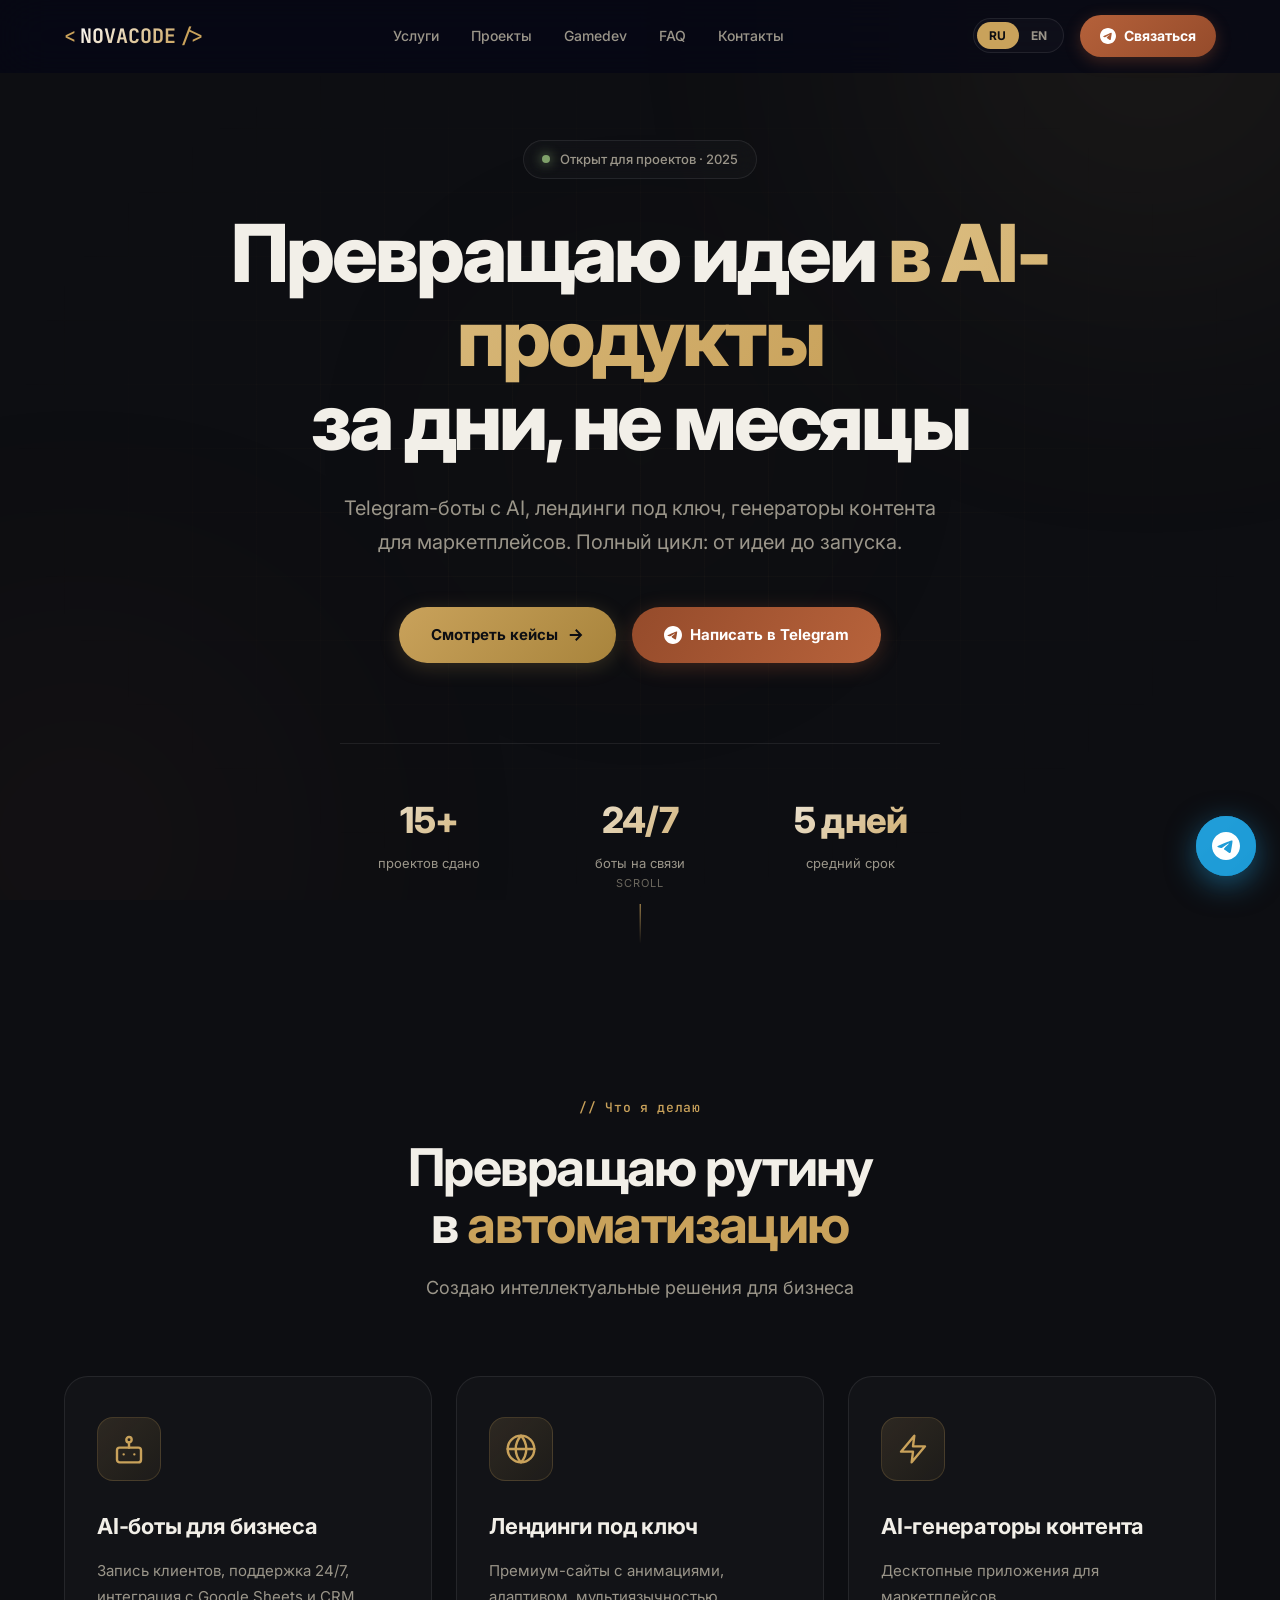
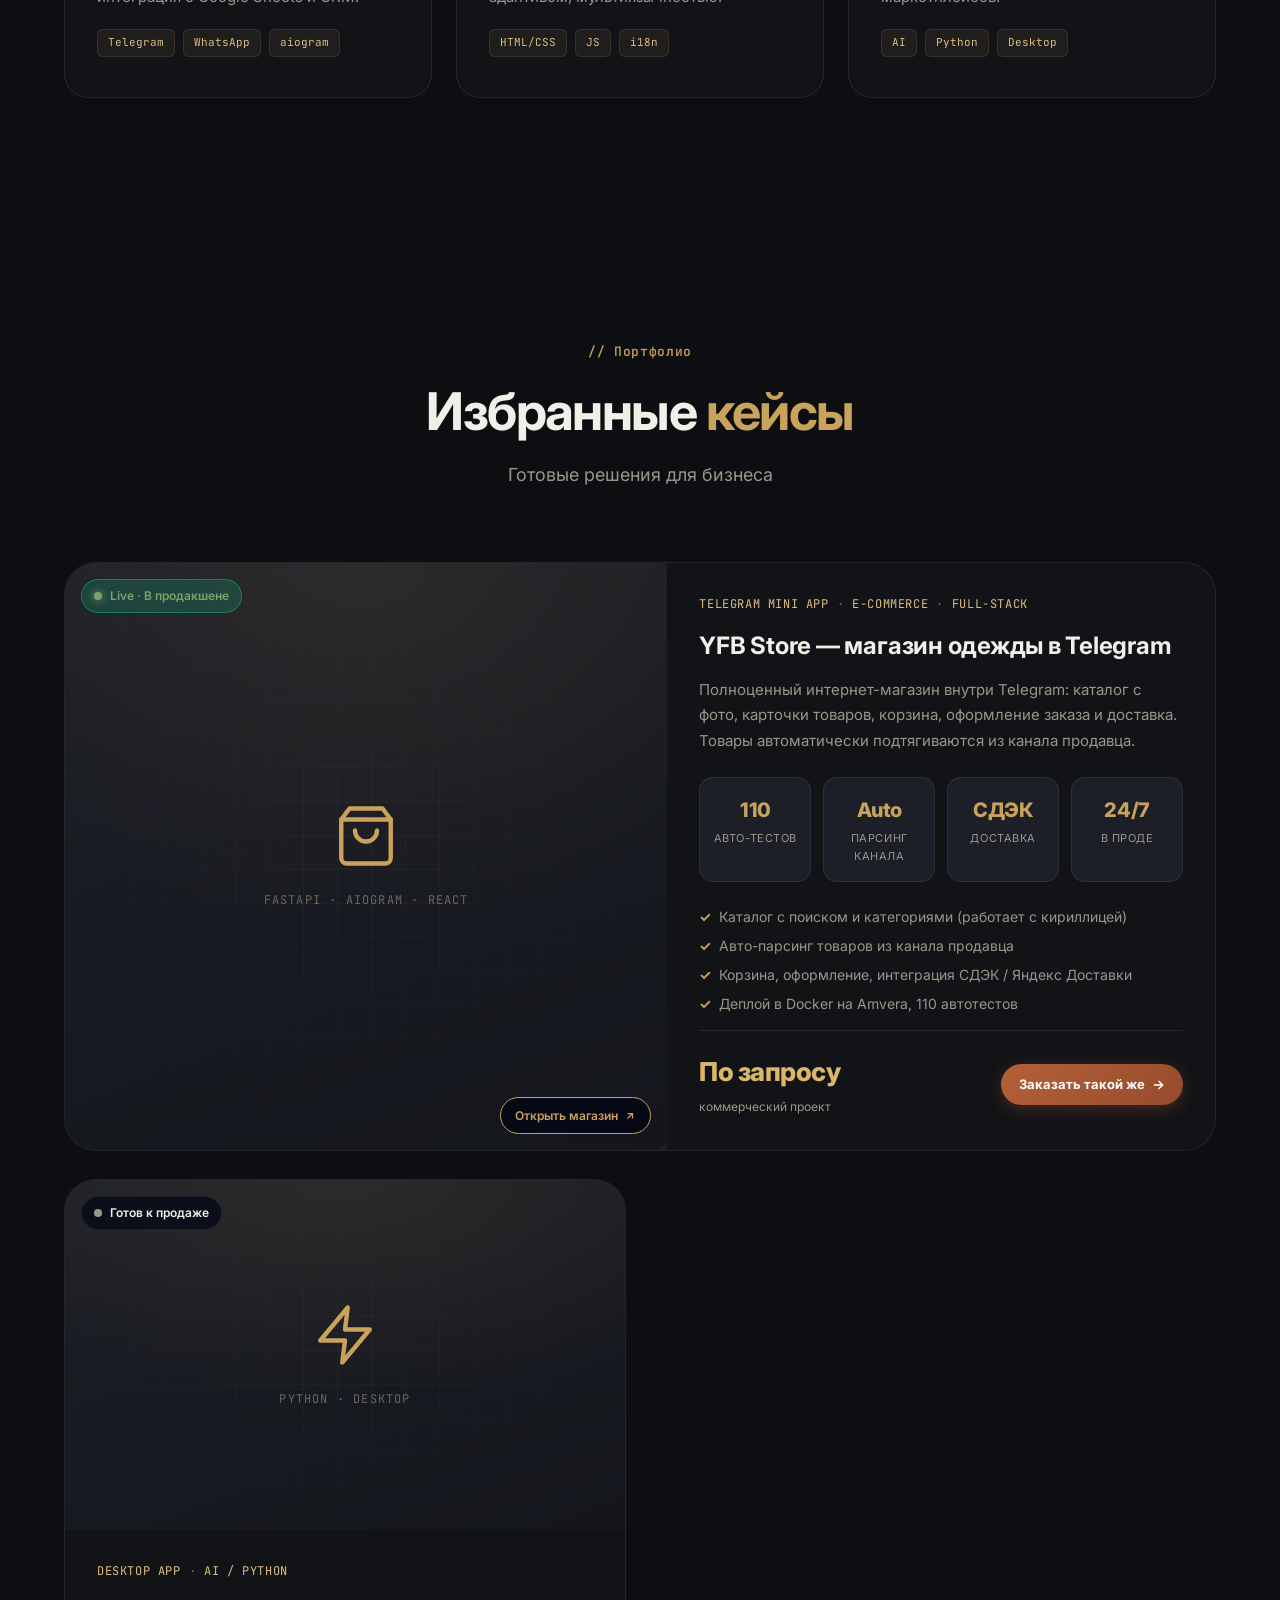
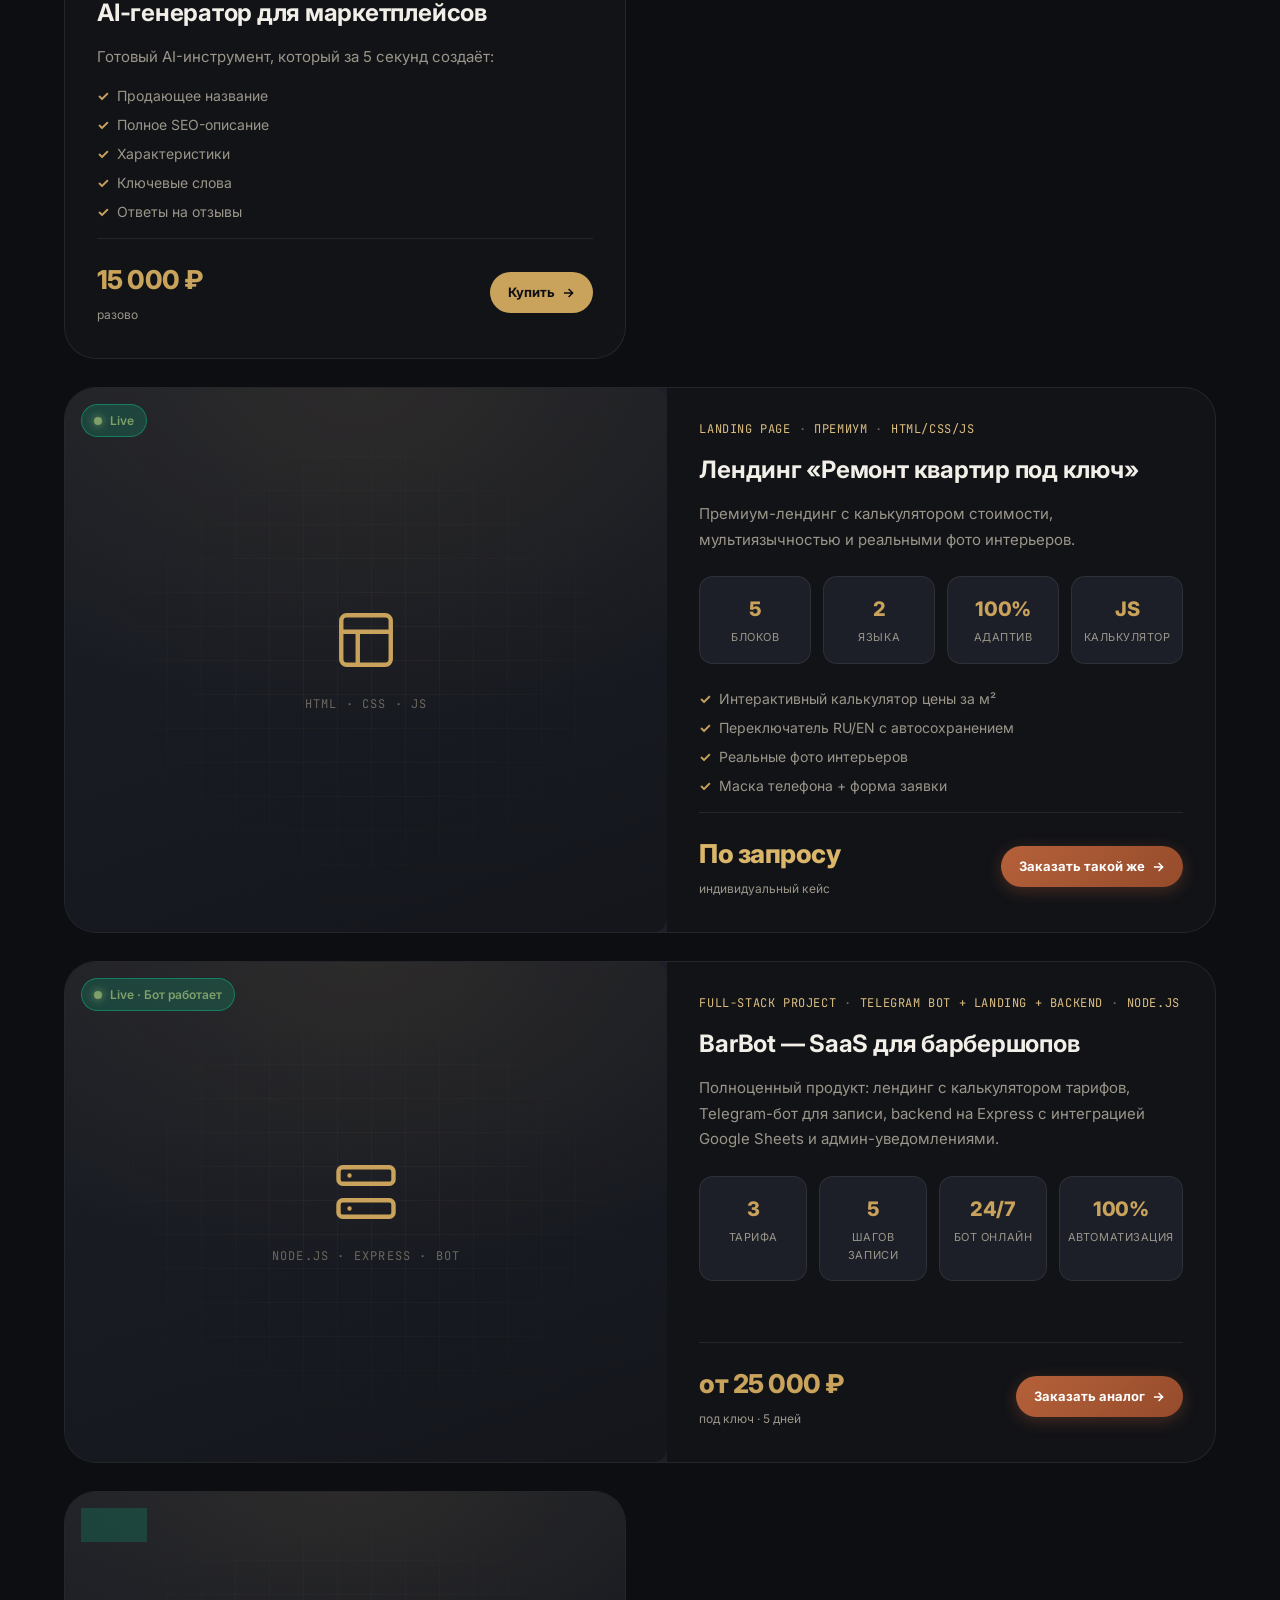
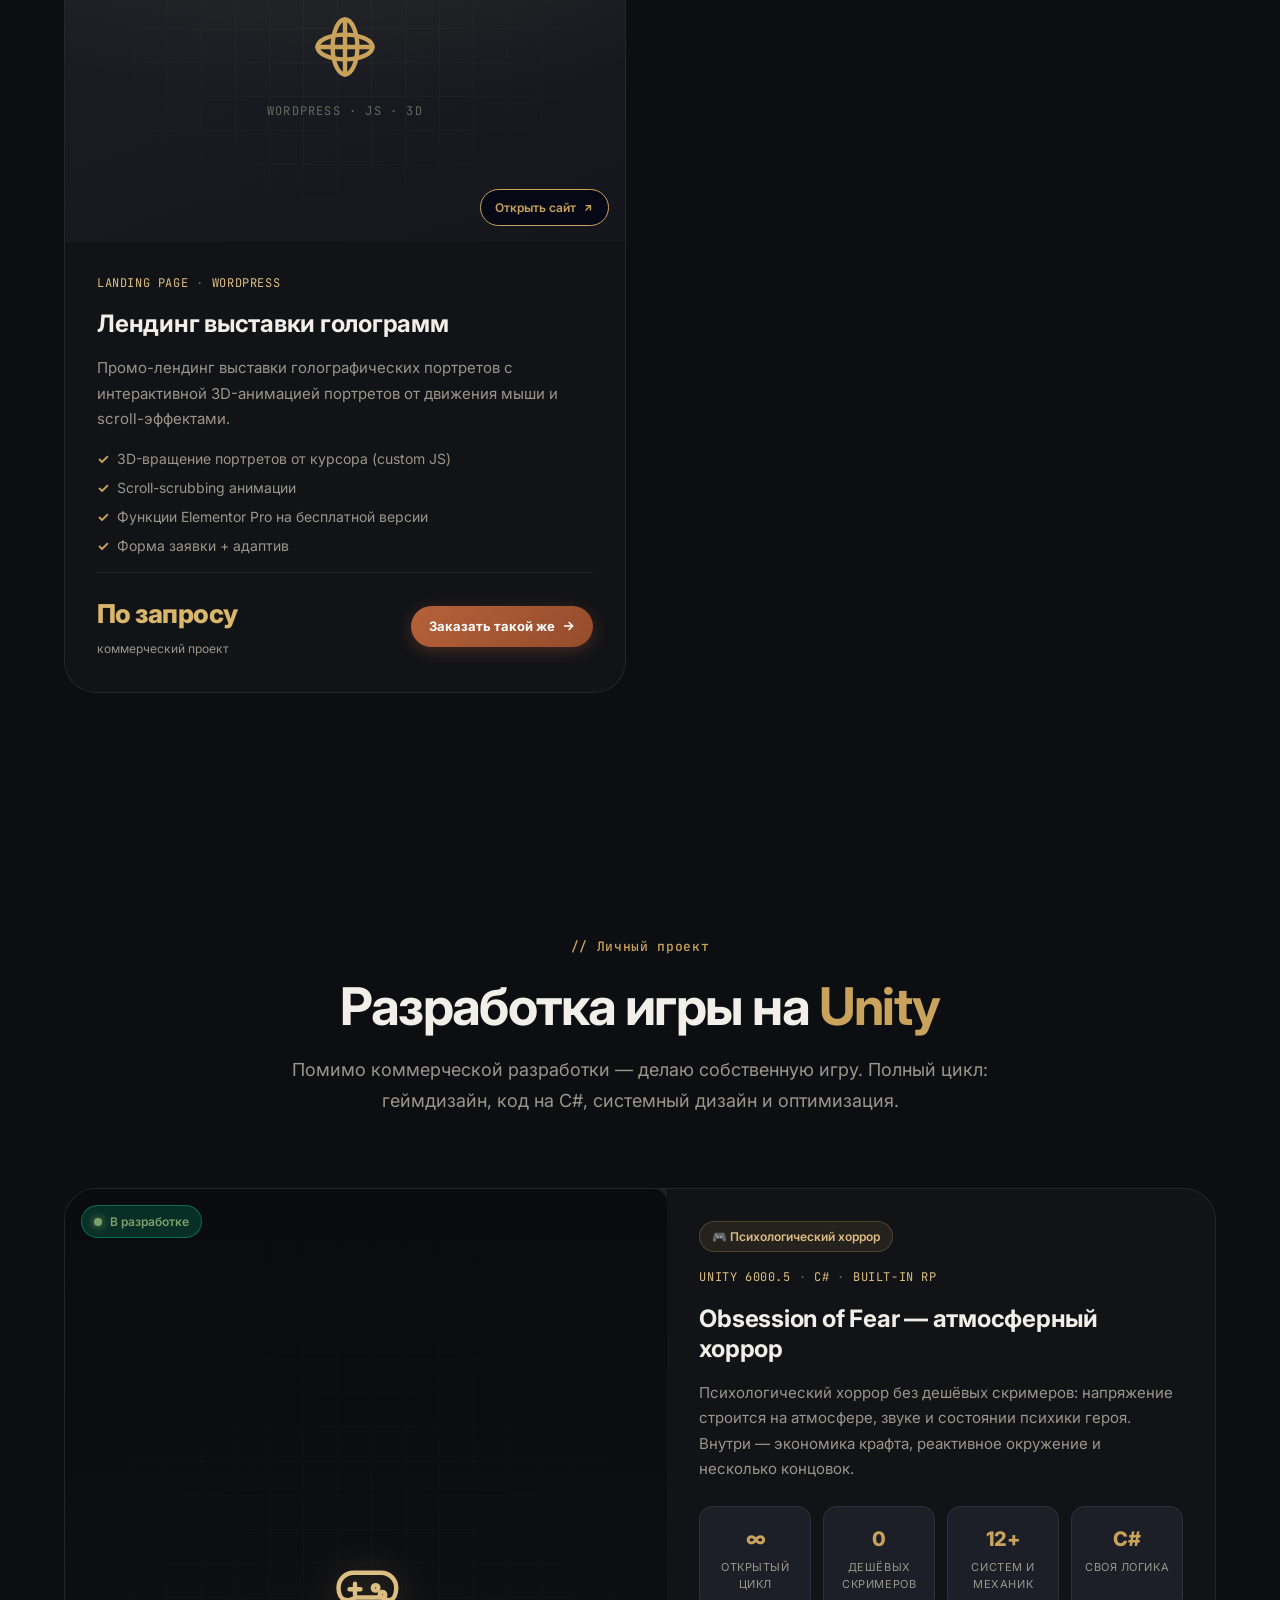
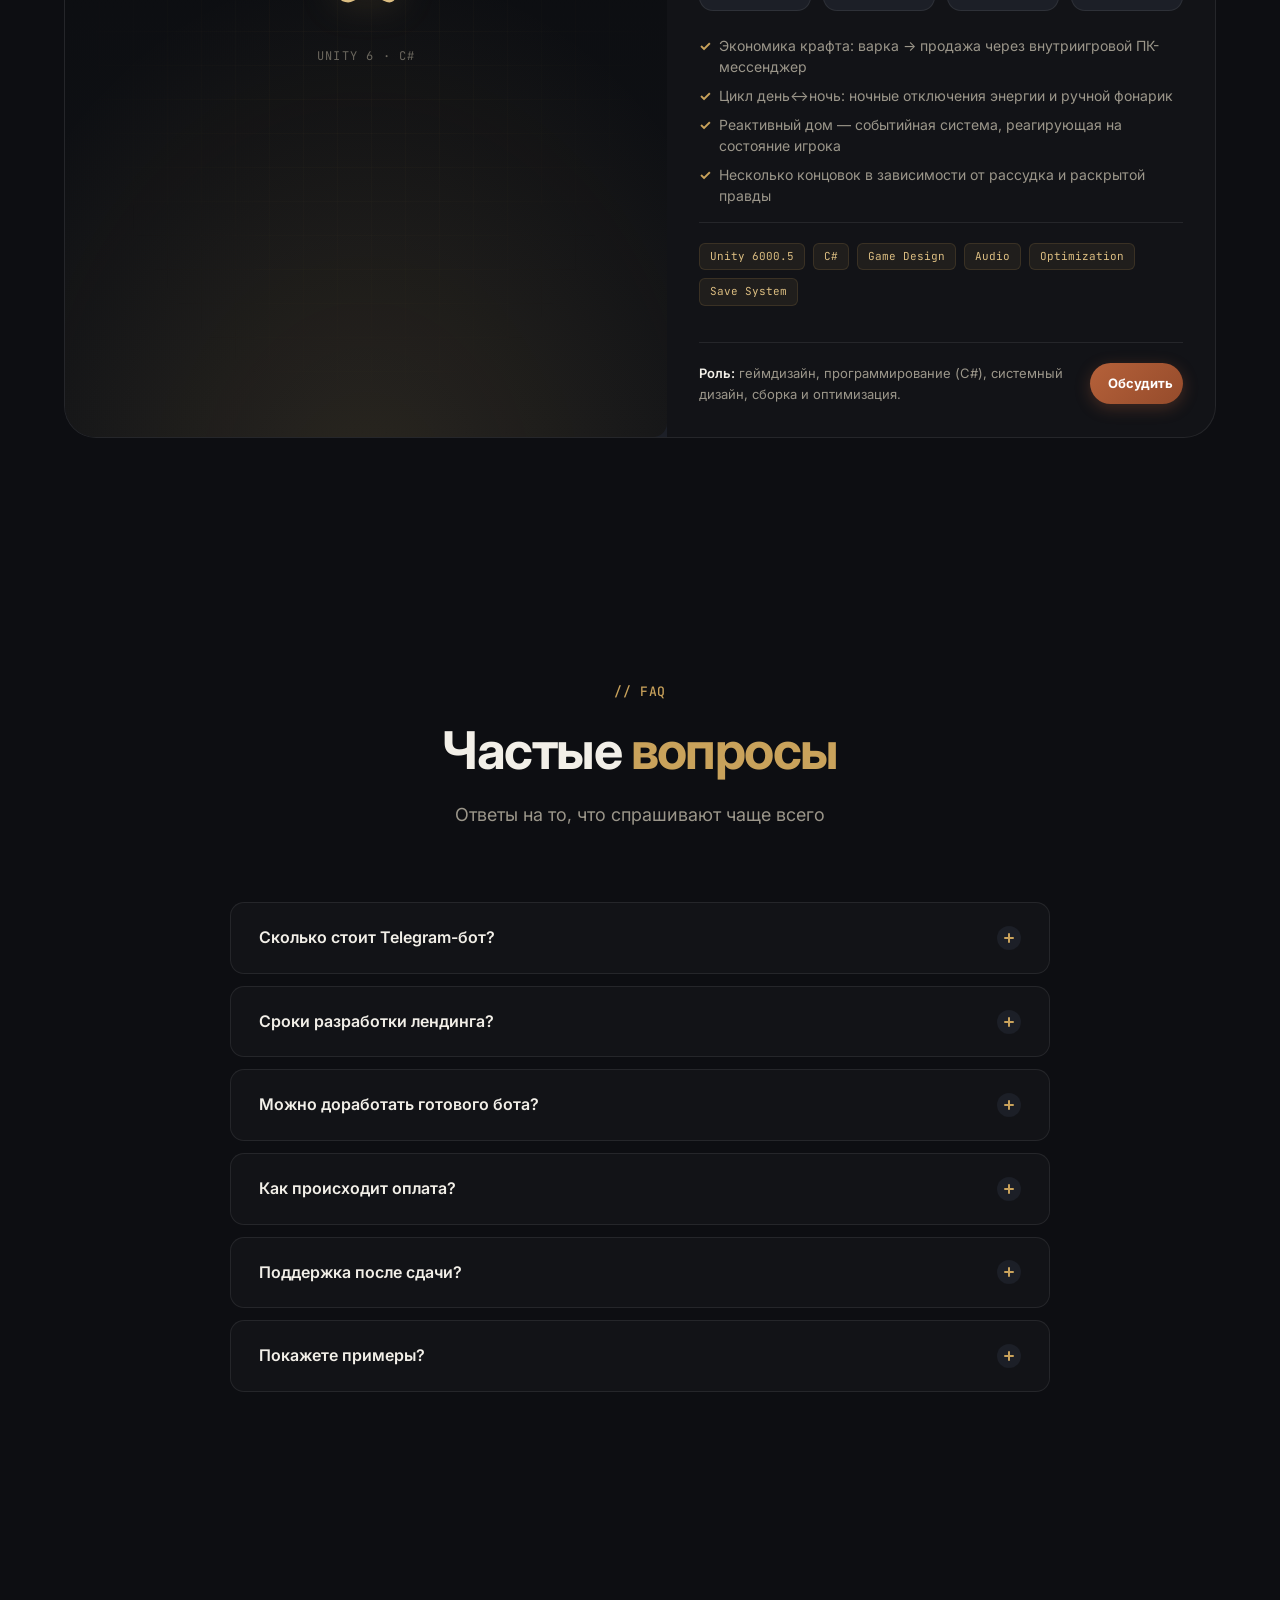
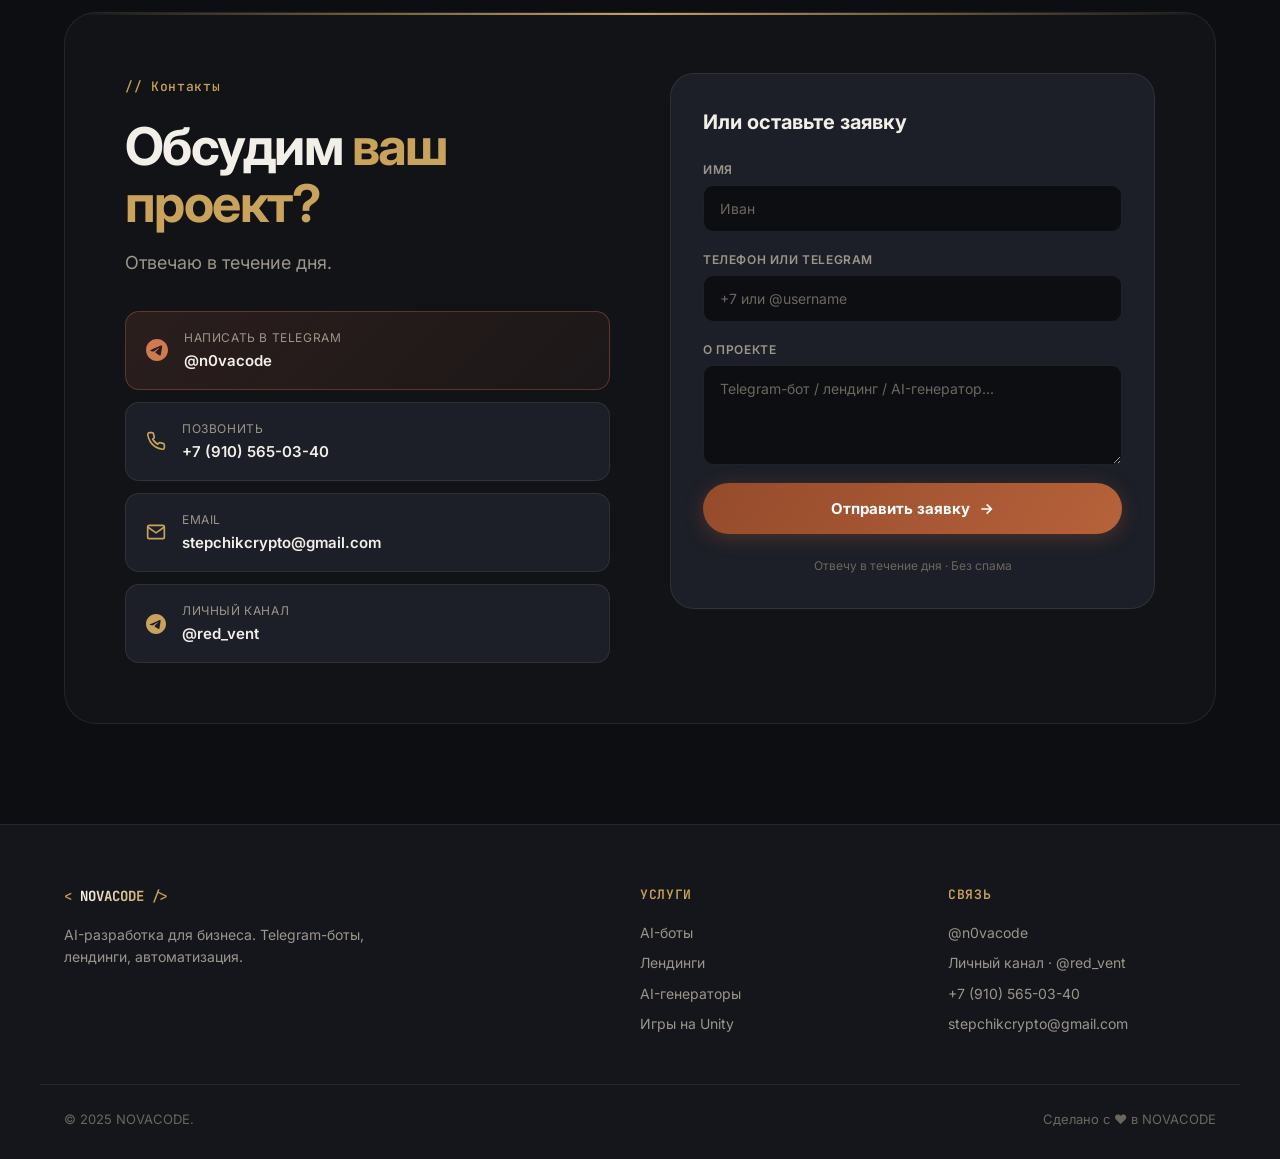
==== commit ac3f0031: "Add files via upload" ====
--- a/index.html
+++ b/index.html
@@ -47,7 +47,6 @@
                 <li><a href="#projects" data-i18n="nav.projects">Проекты</a></li>
                 <li><a href="#gamedev" data-i18n="nav.gamedev">Gamedev</a></li>
                 <li><a href="#faq" data-i18n="nav.faq">FAQ</a></li>
-                <li><a href="#reviews" data-i18n="nav.reviews">Отзывы</a></li>
                 <li><a href="#contact" data-i18n="nav.contact">Контакты</a></li>
             </ul>
             <div class="nav__actions">
@@ -69,7 +68,6 @@
             <a href="#projects" data-i18n="nav.projects">Проекты</a>
             <a href="#gamedev" data-i18n="nav.gamedev">Gamedev</a>
             <a href="#faq" data-i18n="nav.faq">FAQ</a>
-            <a href="#reviews" data-i18n="nav.reviews">Отзывы</a>
             <a href="#contact" data-i18n="nav.contact">Контакты</a>
             <a href="https://t.me/n0vacode" class="mobile-menu__cta" data-i18n="nav.cta">Связаться</a>
         </div>
@@ -169,34 +167,49 @@
             </div>
             <div class="projects-grid">
 
-                <!-- Project 1: Барбершоп бот -->
-                <article class="project-card" data-aos="fade-up">
-                    <div class="project-card__visual">
+                <!-- Project: YFB Store — Telegram Mini App -->
+                <article class="project-card project-card--featured" data-aos="fade-up">
+                    <div class="project-card__visual project-card__visual--wide">
                         <div class="project-card__cover">
-                            <div class="cover__chrome"><span></span><span></span><span></span></div>
-                            <svg class="cover__icon" viewBox="0 0 24 24" fill="none" stroke="currentColor" stroke-width="1.6" stroke-linecap="round" stroke-linejoin="round"><rect x="3" y="11" width="18" height="11" rx="2"/><circle cx="12" cy="5" r="2"/><path d="M12 7v4M8 16h.01M16 16h.01"/></svg>
-                            <div class="cover__label">aiogram 3.x · Telegram</div>
-                        </div>
-                        <div class="project-card__status"><span class="status-dot"></span><span data-i18n="projects.p1Status">Готов к продаже</span></div>
+                            <svg class="cover__icon" viewBox="0 0 24 24" fill="none" stroke="currentColor" stroke-width="1.6" stroke-linecap="round" stroke-linejoin="round"><path d="M6 2 3 6v14a2 2 0 0 0 2 2h14a2 2 0 0 0 2-2V6l-3-4z"/><path d="M3 6h18M16 10a4 4 0 0 1-8 0"/></svg>
+                            <div class="cover__label">FastAPI · aiogram · React</div>
+                        </div>
+                        <div class="project-card__status project-card__status--live">
+                            <span class="status-dot status-dot--live"></span>
+                            <span data-i18n="projects.p5Status">Live · В продакшене</span>
+                        </div>
+                        <a href="https://t.me/YFBstore_bot" target="_blank" rel="noopener" class="project-card__live-link" data-ym="project_yfb_bot">
+                            <span data-i18n="projects.p5Link">Открыть магазин</span>
+                            <svg width="12" height="12" viewBox="0 0 24 24" fill="none" stroke="currentColor" stroke-width="2.5"><path d="M7 17L17 7M7 7h10v10"/></svg>
+                        </a>
                     </div>
                     <div class="project-card__body">
-                        <div class="project-card__meta"><span data-i18n="projects.p1Meta1">Telegram Bot</span><span>·</span><span>aiogram 3.x</span></div>
-                        <h3 class="project-card__title" data-i18n="projects.p1Title">Telegram-бот для барбершопа</h3>
-                        <p class="project-card__text" data-i18n="projects.p1Text">Полностью готовый бот для записи клиентов.</p>
+                        <div class="project-card__meta">
+                            <span data-i18n="projects.p5Meta1">Telegram Mini App</span><span>·</span>
+                            <span data-i18n="projects.p5Meta2">E-commerce</span><span>·</span>
+                            <span>Full-Stack</span>
+                        </div>
+                        <h3 class="project-card__title" data-i18n="projects.p5Title">YFB Store — магазин одежды в Telegram</h3>
+                        <p class="project-card__text" data-i18n="projects.p5Text">Полноценный интернет-магазин внутри Telegram: каталог с фото, карточки товаров, корзина, оформление заказа и доставка. Товары автоматически подтягиваются из канала продавца.</p>
+                        <div class="project-card__highlights">
+                            <div class="highlight"><div class="highlight__num">110</div><div class="highlight__label" data-i18n="projects.p5H1Label">авто-тестов</div></div>
+                            <div class="highlight"><div class="highlight__num">Auto</div><div class="highlight__label" data-i18n="projects.p5H2Label">парсинг канала</div></div>
+                            <div class="highlight"><div class="highlight__num">СДЭК</div><div class="highlight__label" data-i18n="projects.p5H3Label">доставка</div></div>
+                            <div class="highlight"><div class="highlight__num">24/7</div><div class="highlight__label" data-i18n="projects.p5H4Label">в проде</div></div>
+                        </div>
                         <ul class="project-card__features">
-                            <li data-i18n="projects.p1F1">Запись клиентов 24/7</li>
-                            <li data-i18n="projects.p1F2">Интеграция с Google Sheets</li>
-                            <li data-i18n="projects.p1F3">FSM (машина состояний)</li>
-                            <li data-i18n="projects.p1F4">Календарь без внешних библиотек</li>
-                            <li data-i18n="projects.p1F5">Админ-панель</li>
+                            <li data-i18n="projects.p5F1">Каталог с поиском и категориями (работает с кириллицей)</li>
+                            <li data-i18n="projects.p5F2">Авто-парсинг товаров из канала продавца</li>
+                            <li data-i18n="projects.p5F3">Корзина, оформление, интеграция СДЭК / Яндекс Доставки</li>
+                            <li data-i18n="projects.p5F4">Деплой в Docker на Amvera, 110 автотестов</li>
                         </ul>
                         <div class="project-card__footer">
                             <div>
-                                <div class="project-card__price">3 500 ₽</div>
-                                <span class="project-card__price-label" data-i18n="projects.priceLabel">под ключ</span>
+                                <div class="project-card__price project-card__price--gold" data-i18n="projects.p5Price">По запросу</div>
+                                <span class="project-card__price-label" data-i18n="projects.p5PriceLabel">коммерческий проект</span>
                             </div>
-                            <a href="https://t.me/n0vacode" target="_blank" rel="noopener" class="project-card__btn" data-ym="project_barbershop">
-                                <span data-i18n="projects.buyBtn">Купить</span>
+                            <a href="https://t.me/n0vacode" target="_blank" rel="noopener" class="project-card__btn project-card__btn--cta" data-ym="project_yfb_order">
+                                <span data-i18n="projects.orderBtn">Заказать такой же</span>
                                 <svg width="14" height="14" viewBox="0 0 24 24" fill="none" stroke="currentColor" stroke-width="2.5"><path d="M5 12h14M13 5l7 7-7 7"/></svg>
                             </a>
                         </div>
@@ -207,7 +220,6 @@
                 <article class="project-card" data-aos="fade-up" data-aos-delay="100">
                     <div class="project-card__visual">
                         <div class="project-card__cover">
-                            <div class="cover__chrome"><span></span><span></span><span></span></div>
                             <svg class="cover__icon" viewBox="0 0 24 24" fill="none" stroke="currentColor" stroke-width="1.6" stroke-linecap="round" stroke-linejoin="round"><polygon points="13 2 3 14 12 14 11 22 21 10 12 10 13 2"/></svg>
                             <div class="cover__label">Python · Desktop</div>
                         </div>
@@ -241,7 +253,6 @@
                 <article class="project-card project-card--featured" data-aos="fade-up">
                     <div class="project-card__visual project-card__visual--wide">
                         <div class="project-card__cover">
-                            <div class="cover__chrome"><span></span><span></span><span></span></div>
                             <svg class="cover__icon" viewBox="0 0 24 24" fill="none" stroke="currentColor" stroke-width="1.6" stroke-linecap="round" stroke-linejoin="round"><rect x="3" y="3" width="18" height="18" rx="2"/><path d="M3 9h18M9 21V9"/></svg>
                             <div class="cover__label">HTML · CSS · JS</div>
                         </div>
@@ -287,7 +298,6 @@
                 <article class="project-card project-card--featured" data-aos="fade-up">
                     <div class="project-card__visual project-card__visual--wide">
                         <div class="project-card__cover">
-                            <div class="cover__chrome"><span></span><span></span><span></span></div>
                             <svg class="cover__icon" viewBox="0 0 24 24" fill="none" stroke="currentColor" stroke-width="1.6" stroke-linecap="round" stroke-linejoin="round"><rect x="2" y="3" width="20" height="6" rx="1.5"/><rect x="2" y="15" width="20" height="6" rx="1.5"/><path d="M6 6h.01M6 18h.01"/></svg>
                             <div class="cover__label">Node.js · Express · Bot</div>
                         </div>
@@ -295,10 +305,6 @@
                             <span class="status-dot status-dot--live"></span>
                             <span data-i18n="projects.p4Status">Live · Бот работает</span>
                         </div>
-                        <a href="https://t.me/barber62rznbot" target="_blank" rel="noopener" class="project-card__live-link" data-ym="project_barbot_bot">
-                            <span data-i18n="projects.p4Link">Открыть демо-бота</span>
-                            <svg width="12" height="12" viewBox="0 0 24 24" fill="none" stroke="currentColor" stroke-width="2.5"><path d="M7 17L17 7M7 7h10v10"/></svg>
-                        </a>
                     </div>
                     <div class="project-card__body">
                         <div class="project-card__meta">
@@ -327,6 +333,45 @@
                     </div>
                 </article>
 
+                <!-- Project: Holo Exhibition -->
+                <article class="project-card" data-aos="fade-up">
+                    <div class="project-card__visual">
+                        <div class="project-card__cover">
+                            <svg class="cover__icon" viewBox="0 0 24 24" fill="none" stroke="currentColor" stroke-width="1.6" stroke-linecap="round" stroke-linejoin="round"><path d="M12 2v20M2 12h20"/><ellipse cx="12" cy="12" rx="10" ry="4.5"/><ellipse cx="12" cy="12" rx="4.5" ry="10"/></svg>
+                            <div class="cover__label">WordPress · JS · 3D</div>
+                        </div>
+                        <div class="project-card__status project-card__status--live">
+                            <span class="status-dot status-dot--live"></span>
+                            <span data-i18n="projects.p6Status">Live</span>
+                        </div>
+                        <a href="https://holo.galoba.ru" target="_blank" rel="noopener" class="project-card__live-link" data-ym="project_holo_site">
+                            <span data-i18n="projects.p6Link">Открыть сайт</span>
+                            <svg width="12" height="12" viewBox="0 0 24 24" fill="none" stroke="currentColor" stroke-width="2.5"><path d="M7 17L17 7M7 7h10v10"/></svg>
+                        </a>
+                    </div>
+                    <div class="project-card__body">
+                        <div class="project-card__meta"><span data-i18n="projects.p6Meta1">Landing Page</span><span>·</span><span>WordPress</span></div>
+                        <h3 class="project-card__title" data-i18n="projects.p6Title">Лендинг выставки голограмм</h3>
+                        <p class="project-card__text" data-i18n="projects.p6Text">Промо-лендинг выставки голографических портретов с интерактивной 3D-анимацией портретов от движения мыши и scroll-эффектами.</p>
+                        <ul class="project-card__features">
+                            <li data-i18n="projects.p6F1">3D-вращение портретов от курсора (custom JS)</li>
+                            <li data-i18n="projects.p6F2">Scroll-scrubbing анимации</li>
+                            <li data-i18n="projects.p6F3">Функции Elementor Pro на бесплатной версии</li>
+                            <li data-i18n="projects.p6F4">Форма заявки + адаптив</li>
+                        </ul>
+                        <div class="project-card__footer">
+                            <div>
+                                <div class="project-card__price project-card__price--gold" data-i18n="projects.p6Price">По запросу</div>
+                                <span class="project-card__price-label" data-i18n="projects.p6PriceLabel">коммерческий проект</span>
+                            </div>
+                            <a href="https://t.me/n0vacode" target="_blank" rel="noopener" class="project-card__btn project-card__btn--cta" data-ym="project_holo_order">
+                                <span data-i18n="projects.orderBtn">Заказать такой же</span>
+                                <svg width="14" height="14" viewBox="0 0 24 24" fill="none" stroke="currentColor" stroke-width="2.5"><path d="M5 12h14M13 5l7 7-7 7"/></svg>
+                            </a>
+                        </div>
+                    </div>
+                </article>
+
             </div>
         </div>
     </section>
@@ -343,7 +388,6 @@
                 <article class="project-card project-card--featured" data-aos="fade-up">
                     <div class="project-card__visual project-card__visual--wide">
                         <div class="project-card__cover project-card__cover--horror">
-                            <div class="cover__chrome"><span></span><span></span><span></span></div>
                             <svg class="cover__icon" viewBox="0 0 24 24" fill="none" stroke="currentColor" stroke-width="1.6" stroke-linecap="round" stroke-linejoin="round"><path d="M6 11h4M8 9v4"/><circle cx="15.5" cy="10.5" r="1"/><circle cx="18" cy="13" r="1"/><path d="M17.5 5A5.5 5.5 0 0 1 23 10.5c0 2-.8 4.5-2.5 4.5-1.3 0-2-1-3-1H8.5c-1 0-1.7 1-3 1C2.8 15 2 12.5 2 10.5A5.5 5.5 0 0 1 7.5 5z"/></svg>
                             <div class="cover__label">Unity 6 · C#</div>
                         </div>
@@ -444,43 +488,6 @@
         </div>
     </section>
 
-    <!-- Reviews -->
-    <section class="section" id="reviews">
-        <div class="container">
-            <div class="section__head">
-                <span class="eyebrow" data-i18n="reviews.eyebrow">// Отзывы</span>
-                <h2 class="section__title" data-i18n="reviews.title">Что говорят <span class="text-accent">клиенты</span></h2>
-                <p class="section__lead" data-i18n="reviews.lead">Обратная связь по реальным проектам</p>
-            </div>
-            <div class="reviews-grid">
-                <article class="review-card" data-aos="fade-up">
-                    <div class="review-card__stars">★★★★★</div>
-                    <p class="review-card__text" data-i18n="reviews.r1Text">«Записали бота под нашу студию примерно за неделю. Клиенты теперь пишут прямо в Telegram, администратор не висит на телефоне. Пару правок просил — поправил быстро.»</p>
-                    <div class="review-card__author">
-                        <div class="review-card__avatar">Б</div>
-                        <div><div class="review-card__name" data-i18n="reviews.r1Name">Владелец барбершопа</div><div class="review-card__city" data-i18n="reviews.r1City">Рязань</div></div>
-                    </div>
-                </article>
-                <article class="review-card" data-aos="fade-up" data-aos-delay="100">
-                    <div class="review-card__stars">★★★★☆</div>
-                    <p class="review-card__text" data-i18n="reviews.r2Text">«Генератор карточек снял рутину по Ozon — описания и характеристики больше не пишу вручную. С первого раза не идеально попал в мои категории, но после правок стало то, что нужно.»</p>
-                    <div class="review-card__author">
-                        <div class="review-card__avatar">М</div>
-                        <div><div class="review-card__name" data-i18n="reviews.r2Name">Продавец на маркетплейсах</div><div class="review-card__city" data-i18n="reviews.r2City">СПб</div></div>
-                    </div>
-                </article>
-                <article class="review-card" data-aos="fade-up" data-aos-delay="200">
-                    <div class="review-card__stars">★★★★★</div>
-                    <p class="review-card__text" data-i18n="reviews.r3Text">«Заказывал лендинг. Сдал в срок, на правки реагировал спокойно. Вёрстка живая, на телефоне открывается нормально, заявки приходят.»</p>
-                    <div class="review-card__author">
-                        <div class="review-card__avatar">И</div>
-                        <div><div class="review-card__name" data-i18n="reviews.r3Name">Частный мастер</div><div class="review-card__city" data-i18n="reviews.r3City">Москва</div></div>
-                    </div>
-                </article>
-            </div>
-        </div>
-    </section>
-
     <!-- Contact -->
     <section class="section section--cta" id="contact">
         <div class="container">
@@ -502,6 +509,10 @@
                             <svg width="20" height="20" viewBox="0 0 24 24" fill="none" stroke="currentColor" stroke-width="2"><path d="M4 4h16c1.1 0 2 .9 2 2v12c0 1.1-.9 2-2 2H4c-1.1 0-2-.9-2-2V6c0-1.1.9-2 2-2z"/><polyline points="22,6 12,13 2,6"/></svg>
                             <div><div class="cta-contact__label" data-i18n="contact.emailLabel">Email</div><div class="cta-contact__value">stepchikcrypto@gmail.com</div></div>
                         </a>
+                        <a href="https://t.me/red_vent" target="_blank" rel="noopener" class="cta-contact" data-ym="contact_channel">
+                            <svg width="20" height="20" viewBox="0 0 24 24" fill="currentColor"><path d="M12 0C5.373 0 0 5.373 0 12s5.373 12 12 12 12-5.373 12-12S18.627 0 12 0zm5.562 8.161c-.18 1.897-.962 6.502-1.359 8.627-.168.9-.5 1.201-.82 1.23-.697.064-1.226-.461-1.901-.903-1.056-.692-1.653-1.123-2.678-1.799-1.185-.781-.417-1.21.258-1.911.177-.184 3.247-2.977 3.307-3.23.007-.032.014-.15-.056-.212s-.174-.041-.249-.024c-.106.024-1.793 1.139-5.062 3.345-.479.329-.913.489-1.302.481-.428-.009-1.252-.242-1.865-.442-.751-.244-1.349-.374-1.297-.789.027-.216.324-.437.893-.663 3.498-1.524 5.831-2.529 6.998-3.015 3.333-1.386 4.025-1.627 4.477-1.635.099-.002.321.023.465.141.121.1.154.234.17.331.015.099.034.324.019.5z"/></svg>
+                            <div><div class="cta-contact__label" data-i18n="contact.channelLabel">Личный канал</div><div class="cta-contact__value">@red_vent</div></div>
+                        </a>
                     </div>
                 </div>
                 <form class="cta-form" id="contactForm" action="https://formspree.io/f/xnjknbdw" method="POST">
@@ -540,6 +551,7 @@
             <div class="footer__col">
                 <h4 data-i18n="footer.contactTitle">Связь</h4>
                 <a href="https://t.me/n0vacode" target="_blank" rel="noopener">@n0vacode</a>
+                <a href="https://t.me/red_vent" target="_blank" rel="noopener" data-i18n="footer.channel">Личный канал · @red_vent</a>
                 <a href="tel:+79105650340">+7 (910) 565-03-40</a>
                 <a href="mailto:stepchikcrypto@gmail.com">stepchikcrypto@gmail.com</a>
             </div>
--- a/style.css
+++ b/style.css
@@ -112,12 +112,32 @@
 .mobile-menu__cta { margin-top: 12px; padding: 14px !important; background: linear-gradient(135deg, var(--cta), var(--cta-dark)) !important; color: #fff !important; border-radius: 12px !important; text-align: center; font-weight: 700 !important; border: none !important; }
 
 .btn { display: inline-flex; align-items: center; justify-content: center; gap: 8px; padding: 16px 32px; border-radius: 100px; font-weight: 700; font-size: 15px; cursor: pointer; transition: all 0.3s var(--ease); text-decoration: none; white-space: nowrap; font-family: inherit; }
+.btn { position: relative; overflow: hidden; }
+/* Переливание: бегущий блик по кнопкам */
+.btn--primary::after, .btn--cta::after, .nav__cta::after, .project-card__btn--cta::after {
+  content: ''; position: absolute; top: 0; left: -140%; width: 60%; height: 100%;
+  background: linear-gradient(100deg, transparent 0%, rgba(255,255,255,0.35) 50%, transparent 100%);
+  transform: skewX(-18deg); pointer-events: none;
+  animation: btn-shimmer 4.5s ease-in-out infinite;
+}
+.nav__cta, .project-card__btn--cta { position: relative; overflow: hidden; }
+.btn--cta::after, .project-card__btn--cta::after { background: linear-gradient(100deg, transparent 0%, rgba(255,255,255,0.28) 50%, transparent 100%); }
+@keyframes btn-shimmer {
+  0% { left: -140%; }
+  55%, 100% { left: 140%; }
+}
+@media (prefers-reduced-motion: reduce) {
+  .btn--primary::after, .btn--cta::after, .nav__cta::after, .project-card__btn--cta::after { animation: none; opacity: 0; }
+}
 .btn--primary { background: linear-gradient(135deg, var(--accent), var(--accent-dark)); color: var(--bg-primary); box-shadow: 0 4px 20px var(--accent-glow); }
 .btn--primary:hover { transform: translateY(-3px); box-shadow: 0 12px 35px var(--accent-glow); }
 .btn--cta { background: linear-gradient(135deg, var(--cta), var(--cta-dark)); color: #fff; box-shadow: 0 4px 20px var(--cta-glow); position: relative; overflow: hidden; }
 .btn--cta::before { content: ''; position: absolute; inset: -2px; background: linear-gradient(135deg, var(--cta-light), var(--cta), var(--cta-dark)); border-radius: 100px; opacity: 0; z-index: -1; transition: opacity 0.3s; filter: blur(15px); }
+.btn--cta { background: linear-gradient(120deg, var(--cta-dark), var(--cta), var(--cta-light), var(--cta)); background-size: 300% 100%; animation: cta-flow 6s ease infinite; }
 .btn--cta:hover { transform: translateY(-3px); box-shadow: 0 12px 40px var(--cta-glow); }
 .btn--cta:hover::before { opacity: 1; }
+@keyframes cta-flow { 0% { background-position: 0% 50%; } 50% { background-position: 100% 50%; } 100% { background-position: 0% 50%; } }
+@media (prefers-reduced-motion: reduce) { .btn--cta { animation: none; } }
 .btn--ghost { background: var(--surface); color: var(--text-primary); border: 1px solid var(--border); backdrop-filter: blur(10px); }
 .btn--ghost:hover { border-color: var(--accent); background: rgba(201, 162, 91, 0.08); transform: translateY(-3px); }
 .btn--block { width: 100%; }
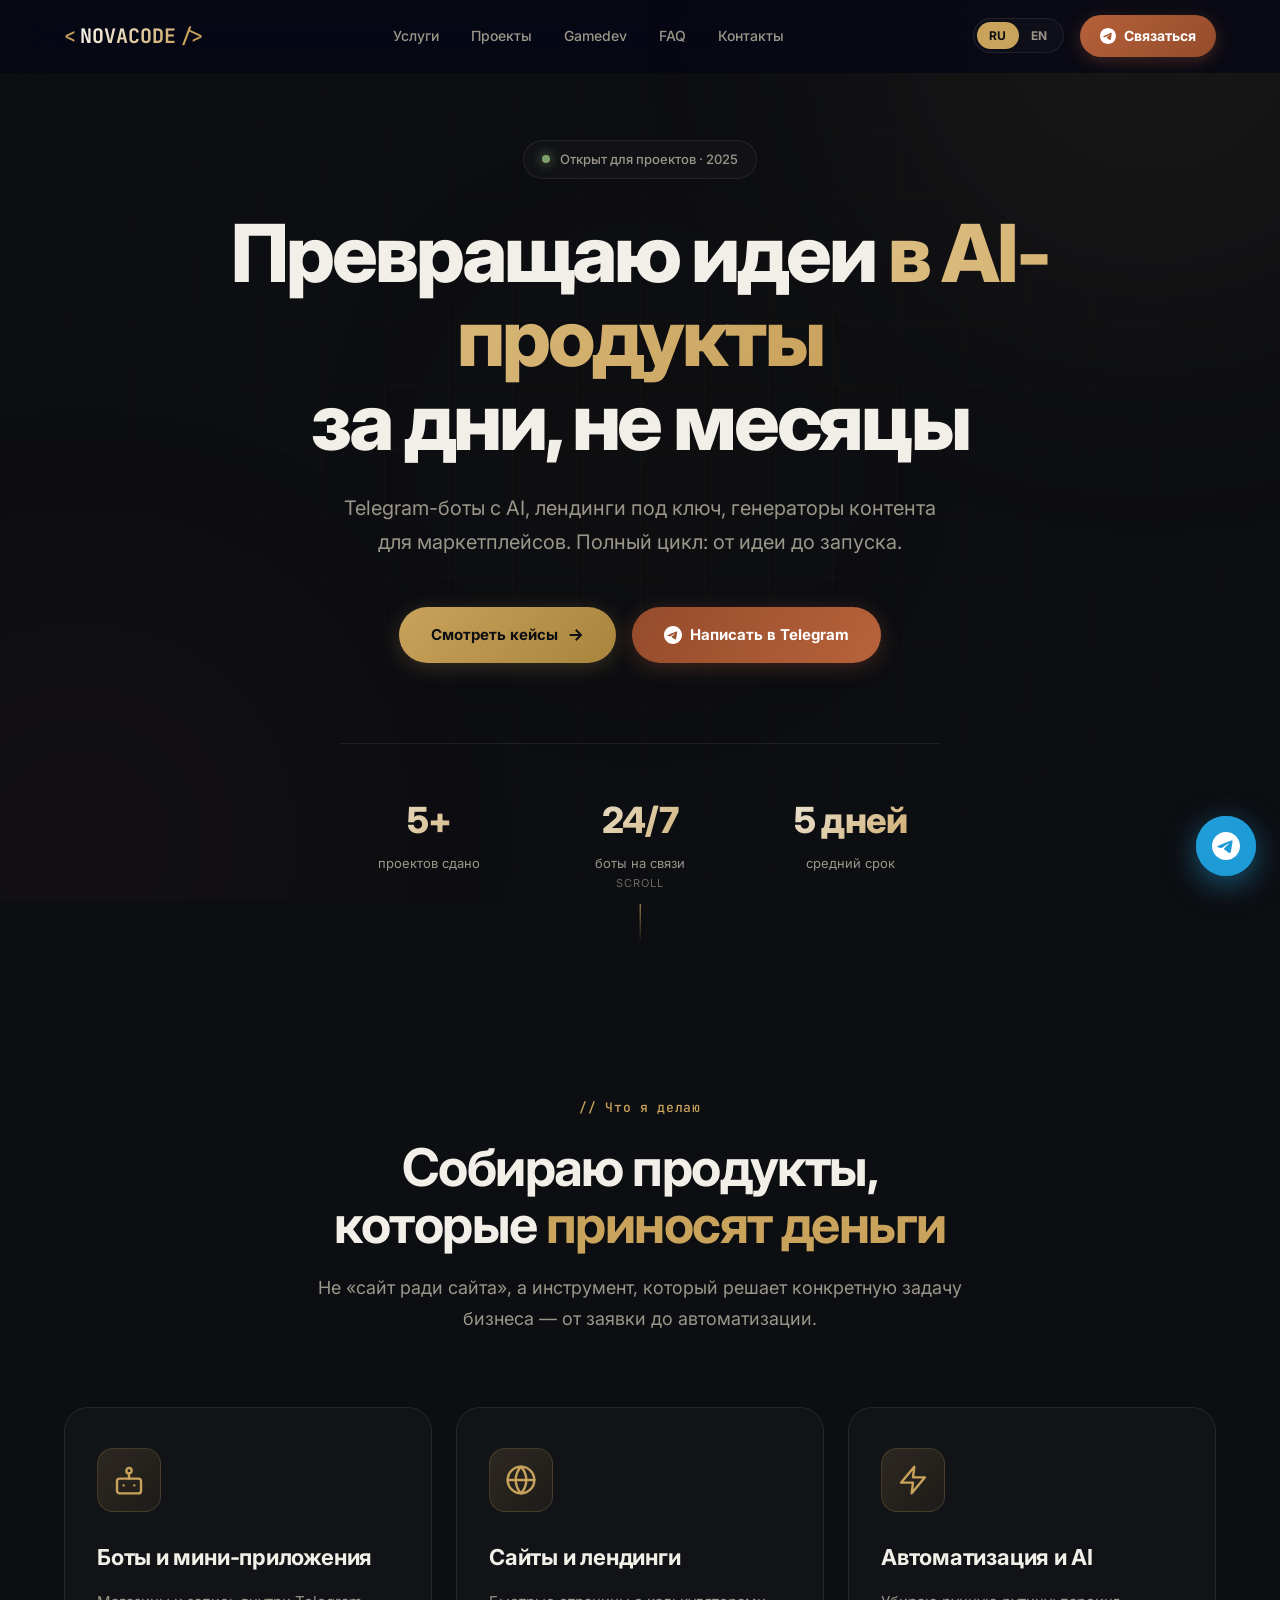
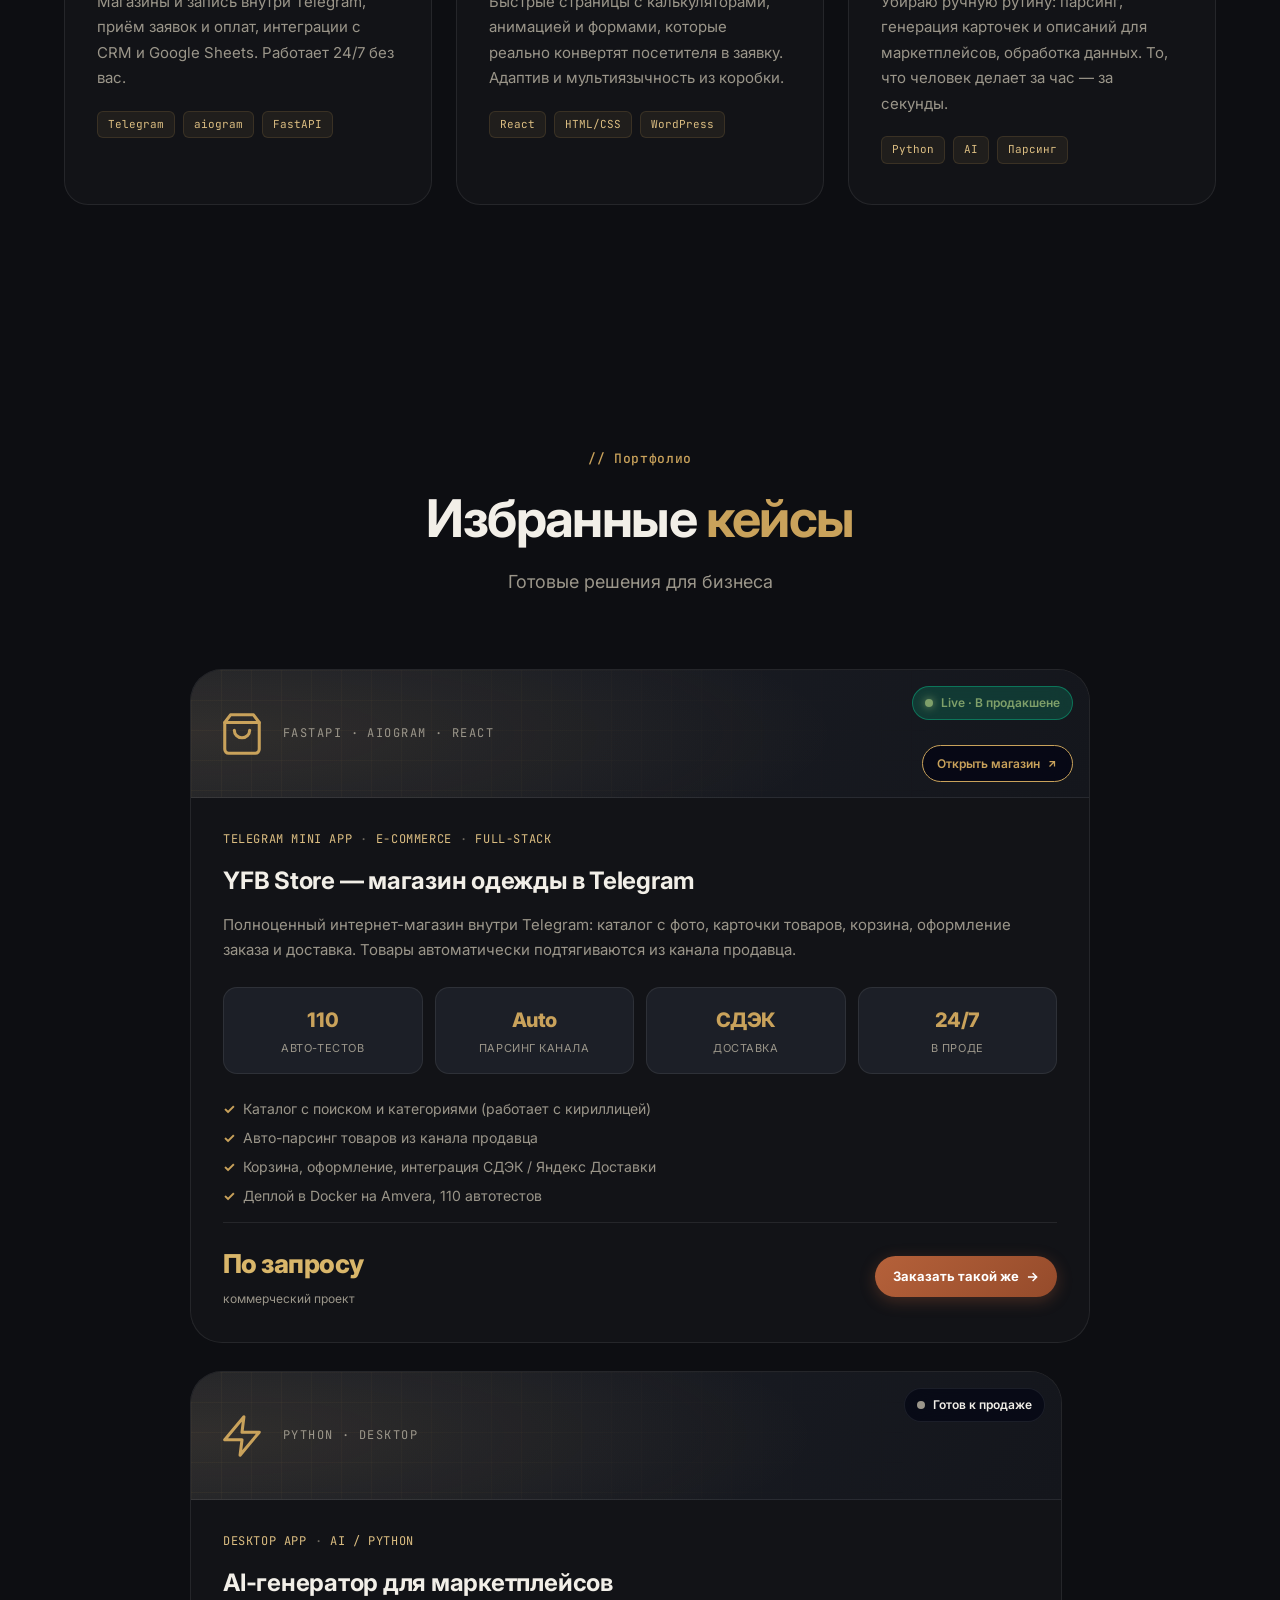
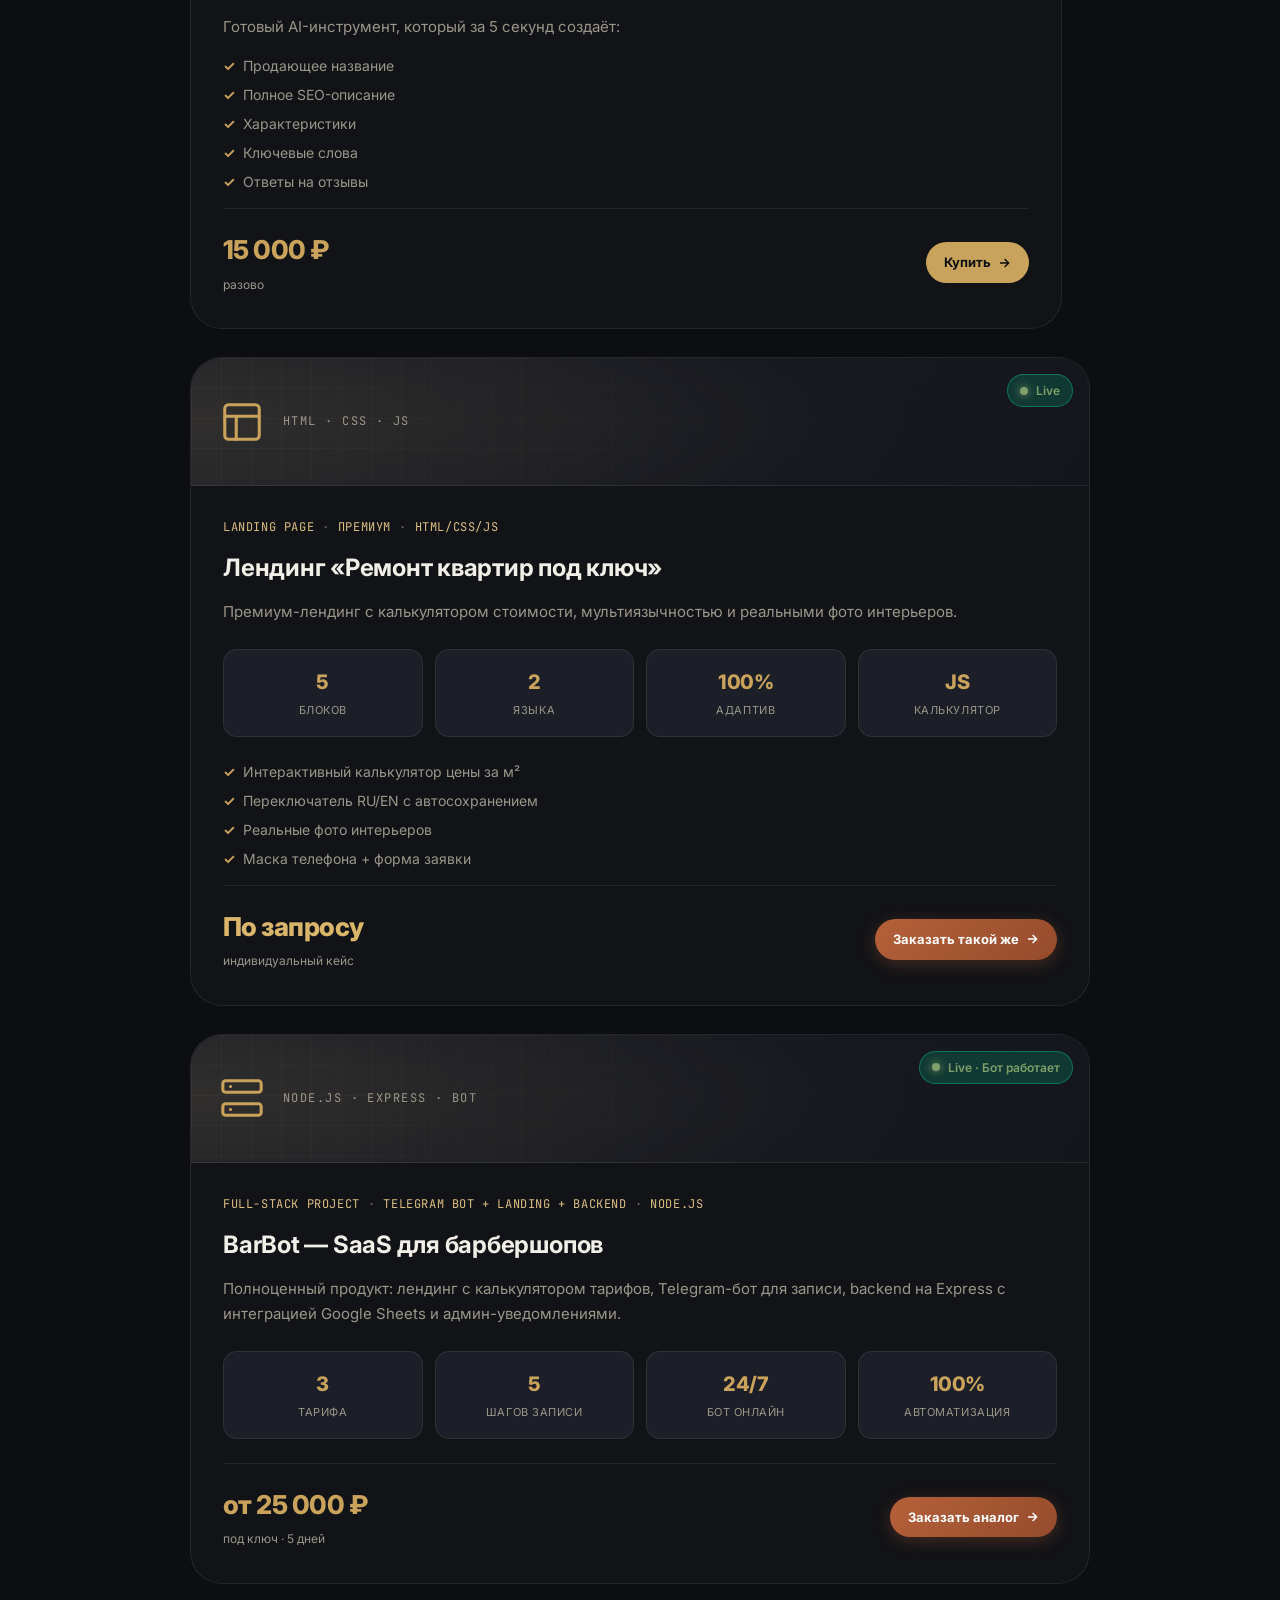
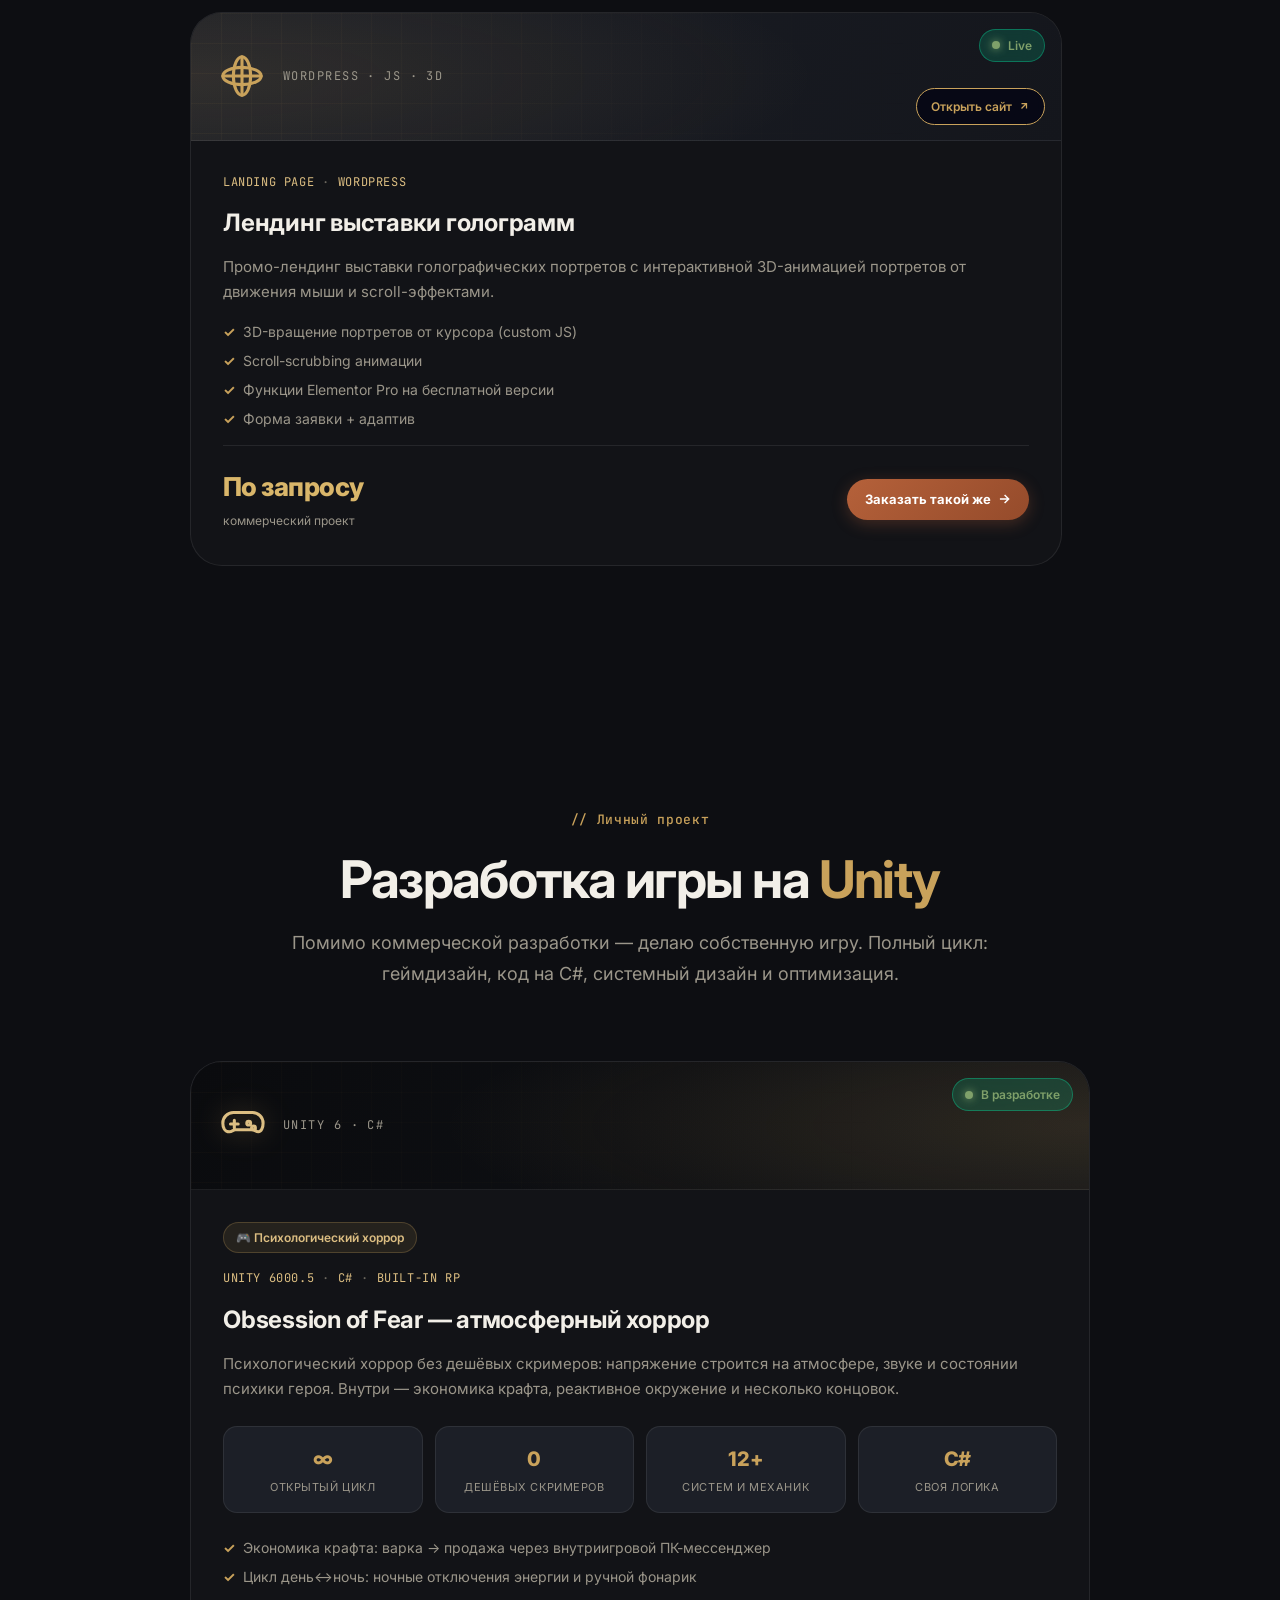
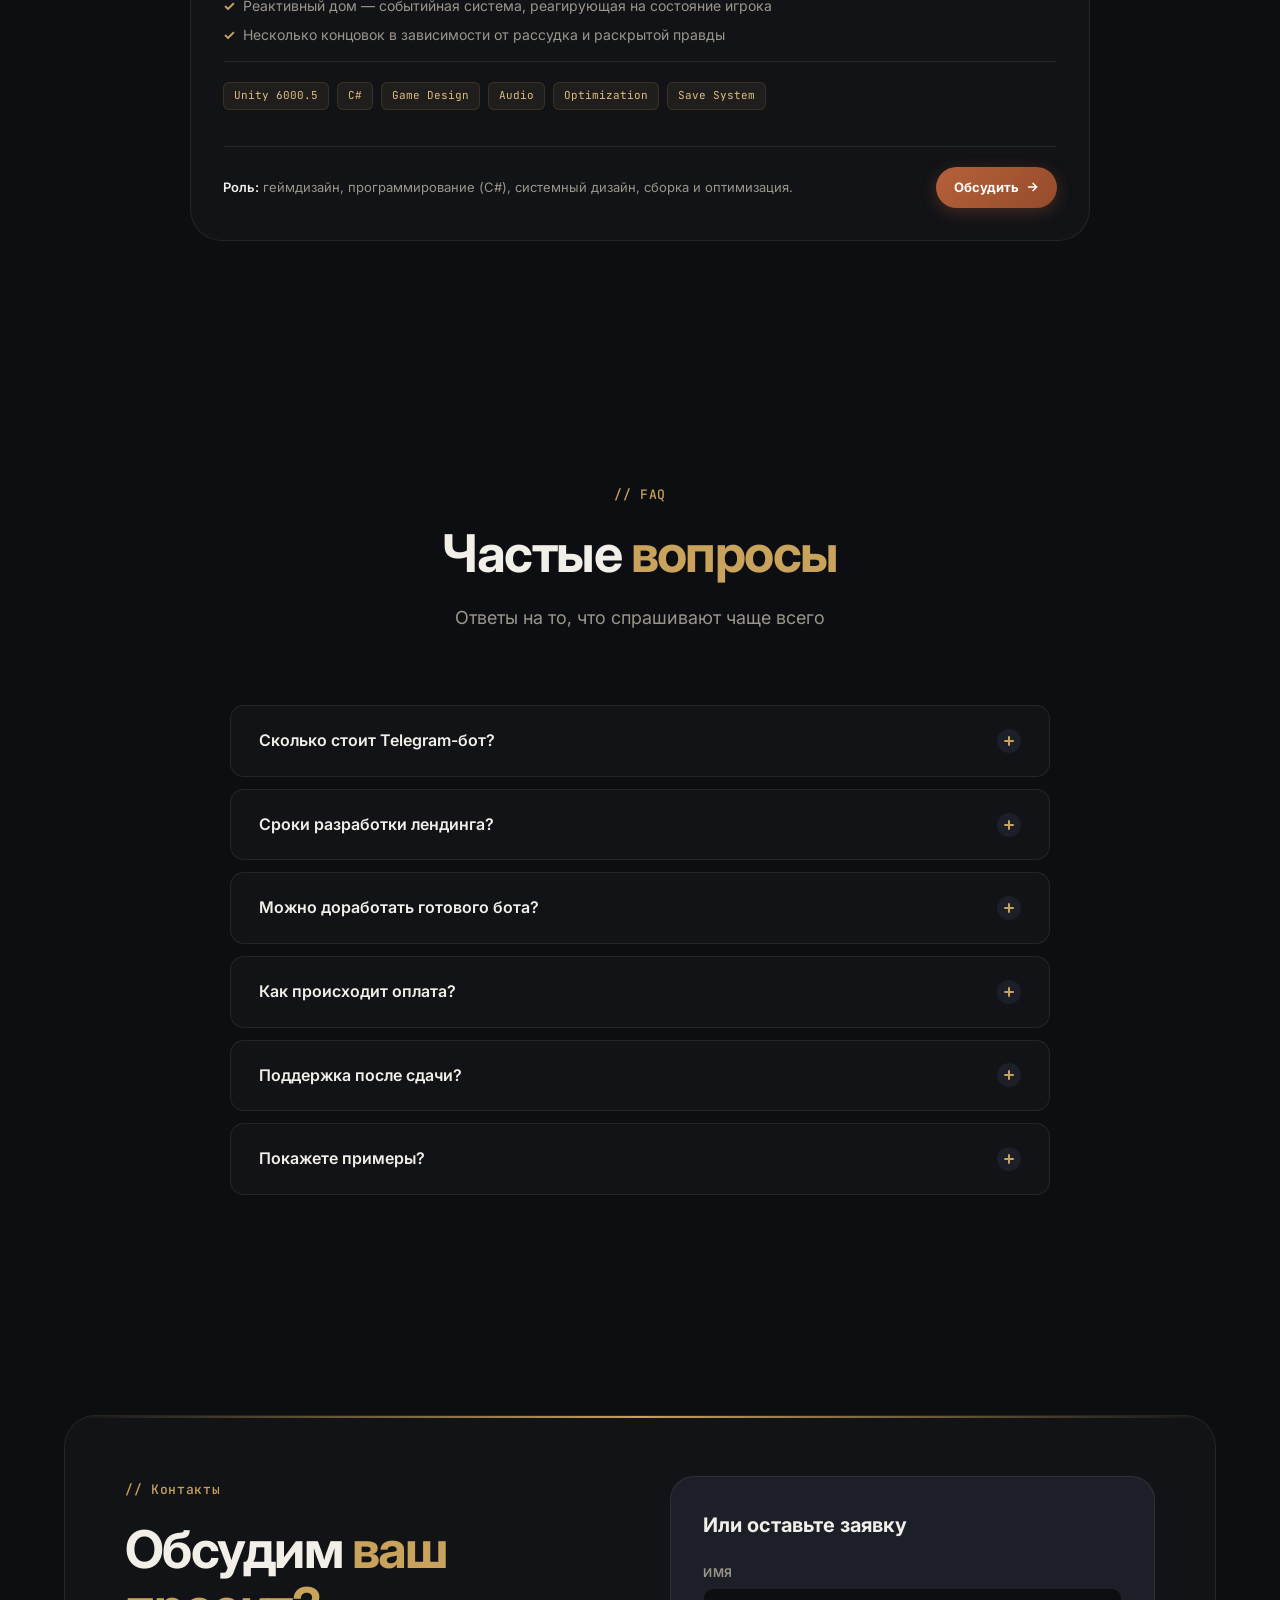
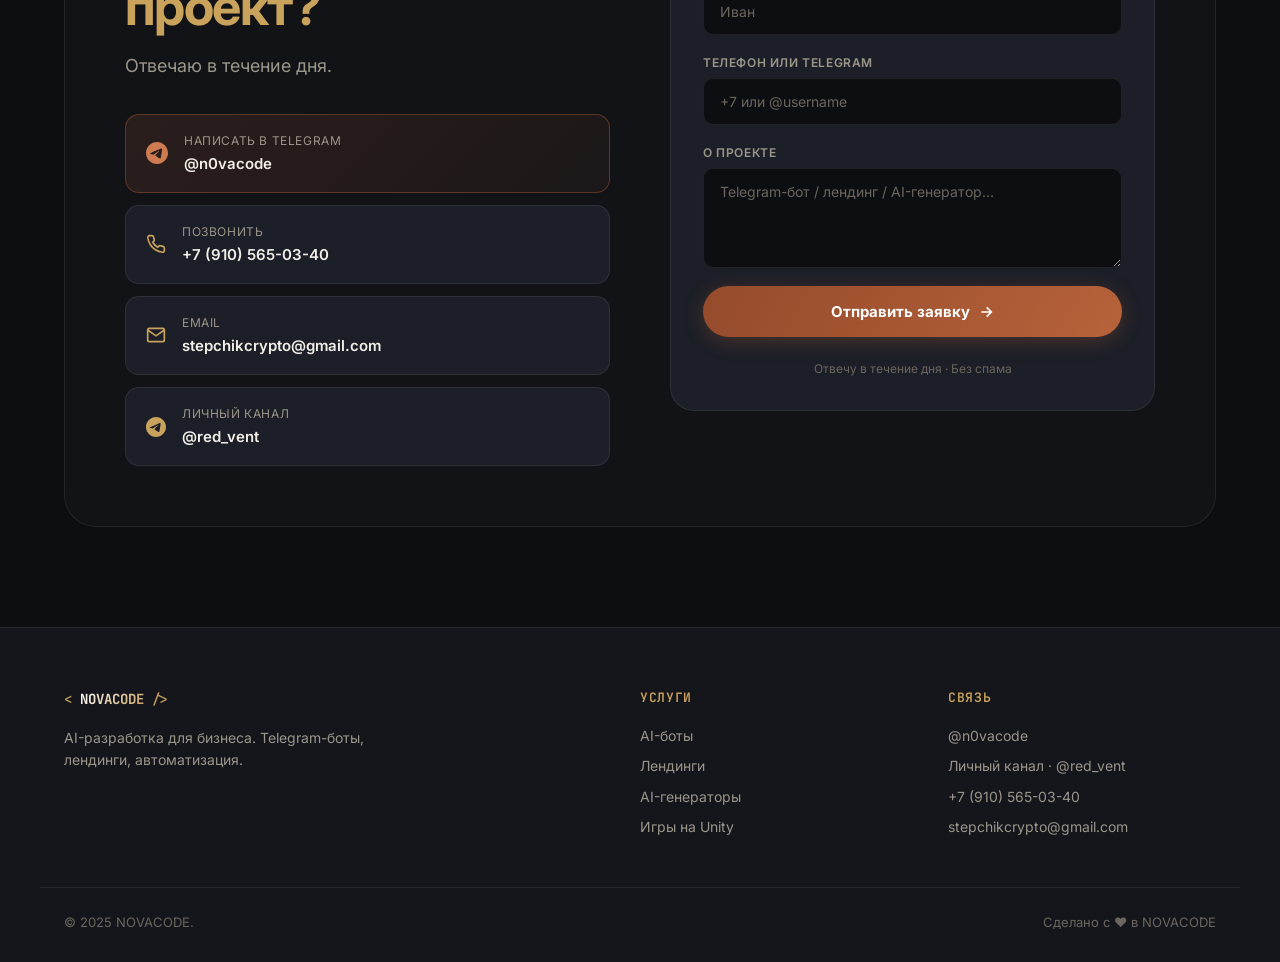
==== commit 3002d111: "Add files via upload" ====
--- a/index.html
+++ b/index.html
@@ -101,7 +101,7 @@
             </div>
             <div class="hero__stats" data-aos="fade-up" data-aos-delay="300">
                 <div class="hero__stat">
-                    <div class="hero__stat-num">15+</div>
+                    <div class="hero__stat-num">5+</div>
                     <div class="hero__stat-label" data-i18n="hero.stat1Label">проектов сдано</div>
                 </div>
                 <div class="hero__stat">
@@ -125,33 +125,33 @@
         <div class="container">
             <div class="section__head">
                 <span class="eyebrow" data-i18n="services.eyebrow">// Что я делаю</span>
-                <h2 class="section__title" data-i18n="services.title">Превращаю рутину<br>в <span class="text-accent">автоматизацию</span></h2>
-                <p class="section__lead" data-i18n="services.lead">Создаю интеллектуальные решения для бизнеса</p>
+                <h2 class="section__title" data-i18n="services.title">Собираю продукты,<br>которые <span class="text-accent">приносят деньги</span></h2>
+                <p class="section__lead" data-i18n="services.lead">Не «сайт ради сайта», а инструмент, который решает конкретную задачу бизнеса — от заявки до автоматизации.</p>
             </div>
             <div class="services-grid">
                 <article class="service-card" data-aos="fade-up">
                     <div class="service-card__icon">
                         <svg viewBox="0 0 24 24" fill="none" stroke="currentColor" stroke-width="1.8" stroke-linecap="round" stroke-linejoin="round"><rect x="3" y="11" width="18" height="11" rx="2"/><circle cx="12" cy="5" r="2"/><path d="M12 7v4M8 16h.01M16 16h.01"/></svg>
                     </div>
-                    <h3 class="service-card__title" data-i18n="services.s1Title">AI-боты для бизнеса</h3>
-                    <p class="service-card__text" data-i18n="services.s1Text">Запись клиентов, поддержка 24/7, интеграция с Google Sheets и CRM.</p>
-                    <div class="service-card__tags"><span>Telegram</span><span>WhatsApp</span><span>aiogram</span></div>
+                    <h3 class="service-card__title" data-i18n="services.s1Title">Боты и мини-приложения</h3>
+                    <p class="service-card__text" data-i18n="services.s1Text">Магазины и запись внутри Telegram, приём заявок и оплат, интеграции с CRM и Google Sheets. Работает 24/7 без вас.</p>
+                    <div class="service-card__tags"><span>Telegram</span><span>aiogram</span><span>FastAPI</span></div>
                 </article>
                 <article class="service-card" data-aos="fade-up" data-aos-delay="100">
                     <div class="service-card__icon">
                         <svg viewBox="0 0 24 24" fill="none" stroke="currentColor" stroke-width="1.8" stroke-linecap="round" stroke-linejoin="round"><circle cx="12" cy="12" r="10"/><path d="M2 12h20M12 2a15.3 15.3 0 0 1 4 10 15.3 15.3 0 0 1-4 10 15.3 15.3 0 0 1-4-10 15.3 15.3 0 0 1 4-10z"/></svg>
                     </div>
-                    <h3 class="service-card__title" data-i18n="services.s2Title">Лендинги под ключ</h3>
-                    <p class="service-card__text" data-i18n="services.s2Text">Премиум-сайты с анимациями, адаптивом, мультиязычностью.</p>
-                    <div class="service-card__tags"><span>HTML/CSS</span><span>JS</span><span>i18n</span></div>
+                    <h3 class="service-card__title" data-i18n="services.s2Title">Сайты и лендинги</h3>
+                    <p class="service-card__text" data-i18n="services.s2Text">Быстрые страницы с калькуляторами, анимацией и формами, которые реально конвертят посетителя в заявку. Адаптив и мультиязычность из коробки.</p>
+                    <div class="service-card__tags"><span>React</span><span>HTML/CSS</span><span>WordPress</span></div>
                 </article>
                 <article class="service-card" data-aos="fade-up" data-aos-delay="200">
                     <div class="service-card__icon">
                         <svg viewBox="0 0 24 24" fill="none" stroke="currentColor" stroke-width="1.8" stroke-linecap="round" stroke-linejoin="round"><polygon points="13 2 3 14 12 14 11 22 21 10 12 10 13 2"/></svg>
                     </div>
-                    <h3 class="service-card__title" data-i18n="services.s3Title">AI-генераторы контента</h3>
-                    <p class="service-card__text" data-i18n="services.s3Text">Десктопные приложения для маркетплейсов.</p>
-                    <div class="service-card__tags"><span>AI</span><span>Python</span><span>Desktop</span></div>
+                    <h3 class="service-card__title" data-i18n="services.s3Title">Автоматизация и AI</h3>
+                    <p class="service-card__text" data-i18n="services.s3Text">Убираю ручную рутину: парсинг, генерация карточек и описаний для маркетплейсов, обработка данных. То, что человек делает за час — за секунды.</p>
+                    <div class="service-card__tags"><span>Python</span><span>AI</span><span>Парсинг</span></div>
                 </article>
             </div>
         </div>
--- a/style.css
+++ b/style.css
@@ -180,12 +180,12 @@
 .service-card__tags { display: flex; flex-wrap: wrap; gap: 8px; }
 .service-card__tags span { font-family: 'JetBrains Mono', monospace; font-size: 11px; padding: 4px 10px; background: rgba(201, 162, 91, 0.08); border: 1px solid rgba(201, 162, 91, 0.15); color: var(--accent-light); border-radius: 6px; }
 
-.projects-grid { display: grid; grid-template-columns: 1fr 1fr; gap: 28px; }
+.projects-grid { display: grid; grid-template-columns: 1fr; gap: 28px; max-width: 900px; margin: 0 auto; }
 .project-card { background: var(--surface); border: 1px solid var(--border); border-radius: var(--radius-xl); overflow: hidden; transition: all 0.4s var(--ease); display: flex; flex-direction: column; }
 .project-card:hover { transform: translateY(-6px); border-color: var(--border-hover); box-shadow: var(--shadow-glow); }
-.project-card--featured { grid-column: span 2; display: grid; grid-template-columns: 1.1fr 1fr; }
-.project-card__visual { position: relative; aspect-ratio: 16/10; background: var(--bg-tertiary); overflow: hidden; }
-.project-card__visual--wide { aspect-ratio: auto; height: 100%; min-height: 500px; padding: 12px; }
+.project-card--featured { grid-column: span 2; display: flex; flex-direction: column; }
+.project-card__visual { position: relative; height: 128px; background: var(--bg-tertiary); overflow: hidden; flex-shrink: 0; }
+.project-card__visual--wide { height: 128px; min-height: 0; padding: 0; }
 .project-card__visual img { width: 100%; height: 100%; object-fit: cover; transition: transform 0.6s var(--ease); }
 .project-card:hover .project-card__visual img { transform: scale(1.05); }
 .project-iframe-wrapper { position: relative; width: 100%; height: 100%; border-radius: var(--radius); overflow: hidden; background: var(--bg-primary); border: 1px solid var(--border); }
@@ -194,21 +194,19 @@
 @keyframes spin { to { transform: rotate(360deg); } }
 .project-card__placeholder { width: 100%; height: 100%; display: grid; place-items: center; font-size: 80px; background: linear-gradient(135deg, var(--bg-tertiary), var(--bg-secondary)); color: var(--accent); opacity: 0.5; }
 .project-card__placeholder--wide { font-size: 100px; }
-.project-card__cover { position: absolute; inset: 0; display: flex; flex-direction: column; align-items: center; justify-content: center; gap: 22px; overflow: hidden; background: radial-gradient(130% 100% at 50% 0%, rgba(201, 162, 91, 0.10), transparent 62%), linear-gradient(160deg, var(--bg-tertiary), var(--bg-secondary)); }
-.project-card__cover::before { content: ''; position: absolute; inset: 0; background-image: linear-gradient(rgba(201, 162, 91, 0.05) 1px, transparent 1px), linear-gradient(90deg, rgba(201, 162, 91, 0.05) 1px, transparent 1px); background-size: 34px 34px; mask-image: radial-gradient(ellipse at center, black 15%, transparent 72%); -webkit-mask-image: radial-gradient(ellipse at center, black 15%, transparent 72%); }
-.project-card__visual--wide .project-card__cover { border-radius: var(--radius); }
-.cover__chrome { position: absolute; top: 18px; left: 18px; display: flex; gap: 7px; z-index: 1; }
-.cover__chrome span { width: 10px; height: 10px; border-radius: 50%; background: var(--border); }
-.cover__icon { width: 66px; height: 66px; color: var(--accent); position: relative; z-index: 1; transition: transform 0.5s var(--ease); }
-.project-card:hover .cover__icon { transform: translateY(-4px) scale(1.04); }
-.cover__label { font-family: 'JetBrains Mono', monospace; font-size: 12px; letter-spacing: 0.1em; text-transform: uppercase; color: var(--text-muted); position: relative; z-index: 1; }
-.project-card__cover--horror { background: radial-gradient(120% 110% at 50% 108%, rgba(201, 162, 91, 0.14), transparent 58%), linear-gradient(180deg, #0a0b0e 0%, #101216 100%); }
+.project-card__cover { position: absolute; inset: 0; display: flex; flex-direction: row; align-items: center; justify-content: flex-start; gap: 18px; padding: 0 28px; overflow: hidden; background: radial-gradient(120% 180% at 0% 50%, rgba(201, 162, 91, 0.12), transparent 60%), linear-gradient(120deg, var(--bg-tertiary), var(--bg-secondary)); border-bottom: 1px solid var(--border); }
+.project-card__cover::before { content: ''; position: absolute; inset: 0; background-image: linear-gradient(rgba(201, 162, 91, 0.05) 1px, transparent 1px), linear-gradient(90deg, rgba(201, 162, 91, 0.05) 1px, transparent 1px); background-size: 30px 30px; mask-image: linear-gradient(90deg, black, transparent 85%); -webkit-mask-image: linear-gradient(90deg, black, transparent 85%); }
+.project-card__visual--wide .project-card__cover { border-radius: 0; }
+.cover__icon { width: 46px; height: 46px; color: var(--accent); position: relative; z-index: 1; flex-shrink: 0; transition: transform 0.5s var(--ease); }
+.project-card:hover .cover__icon { transform: translateY(-2px) scale(1.06); }
+.cover__label { font-family: 'JetBrains Mono', monospace; font-size: 12px; letter-spacing: 0.12em; text-transform: uppercase; color: var(--text-secondary); position: relative; z-index: 1; }
+.project-card__cover--horror { background: radial-gradient(120% 180% at 100% 50%, rgba(201, 162, 91, 0.16), transparent 60%), linear-gradient(120deg, #0a0b0e 0%, #101216 100%); }
 .project-card__cover--horror::before { opacity: 0.6; }
-.project-card__cover--horror .cover__icon { color: var(--accent-light); filter: drop-shadow(0 0 18px rgba(201, 162, 91, 0.35)); }
+.project-card__cover--horror .cover__icon { color: var(--accent-light); filter: drop-shadow(0 0 14px rgba(201, 162, 91, 0.4)); }
 .gamedev-badge { display: inline-flex; align-items: center; gap: 8px; align-self: flex-start; padding: 5px 12px; background: rgba(201, 162, 91, 0.10); border: 1px solid rgba(201, 162, 91, 0.25); border-radius: 100px; font-size: 12px; font-weight: 600; color: var(--accent-light); }
 .gamedev-role { font-size: 13px; color: var(--text-secondary); line-height: 1.6; }
 .gamedev-role strong { color: var(--text-primary); font-weight: 600; }
-.project-card__status { position: absolute; top: 16px; left: 16px; display: inline-flex; align-items: center; gap: 8px; padding: 6px 12px; background: rgba(5, 7, 20, 0.75); backdrop-filter: blur(12px); border: 1px solid var(--border); border-radius: 100px; font-size: 12px; font-weight: 600; color: var(--text-primary); z-index: 2; }
+.project-card__status { position: absolute; top: 16px; right: 16px; display: inline-flex; align-items: center; gap: 8px; padding: 6px 12px; background: rgba(5, 7, 20, 0.75); backdrop-filter: blur(12px); border: 1px solid var(--border); border-radius: 100px; font-size: 12px; font-weight: 600; color: var(--text-primary); z-index: 2; }
 .project-card__status--live { background: rgba(0, 255, 178, 0.15); border-color: rgba(0, 255, 178, 0.3); color: var(--success); }
 .status-dot { width: 8px; height: 8px; background: var(--text-secondary); border-radius: 50%; }
 .status-dot--live { background: var(--success); box-shadow: 0 0 8px var(--success); animation: pulse 2s ease-in-out infinite; }
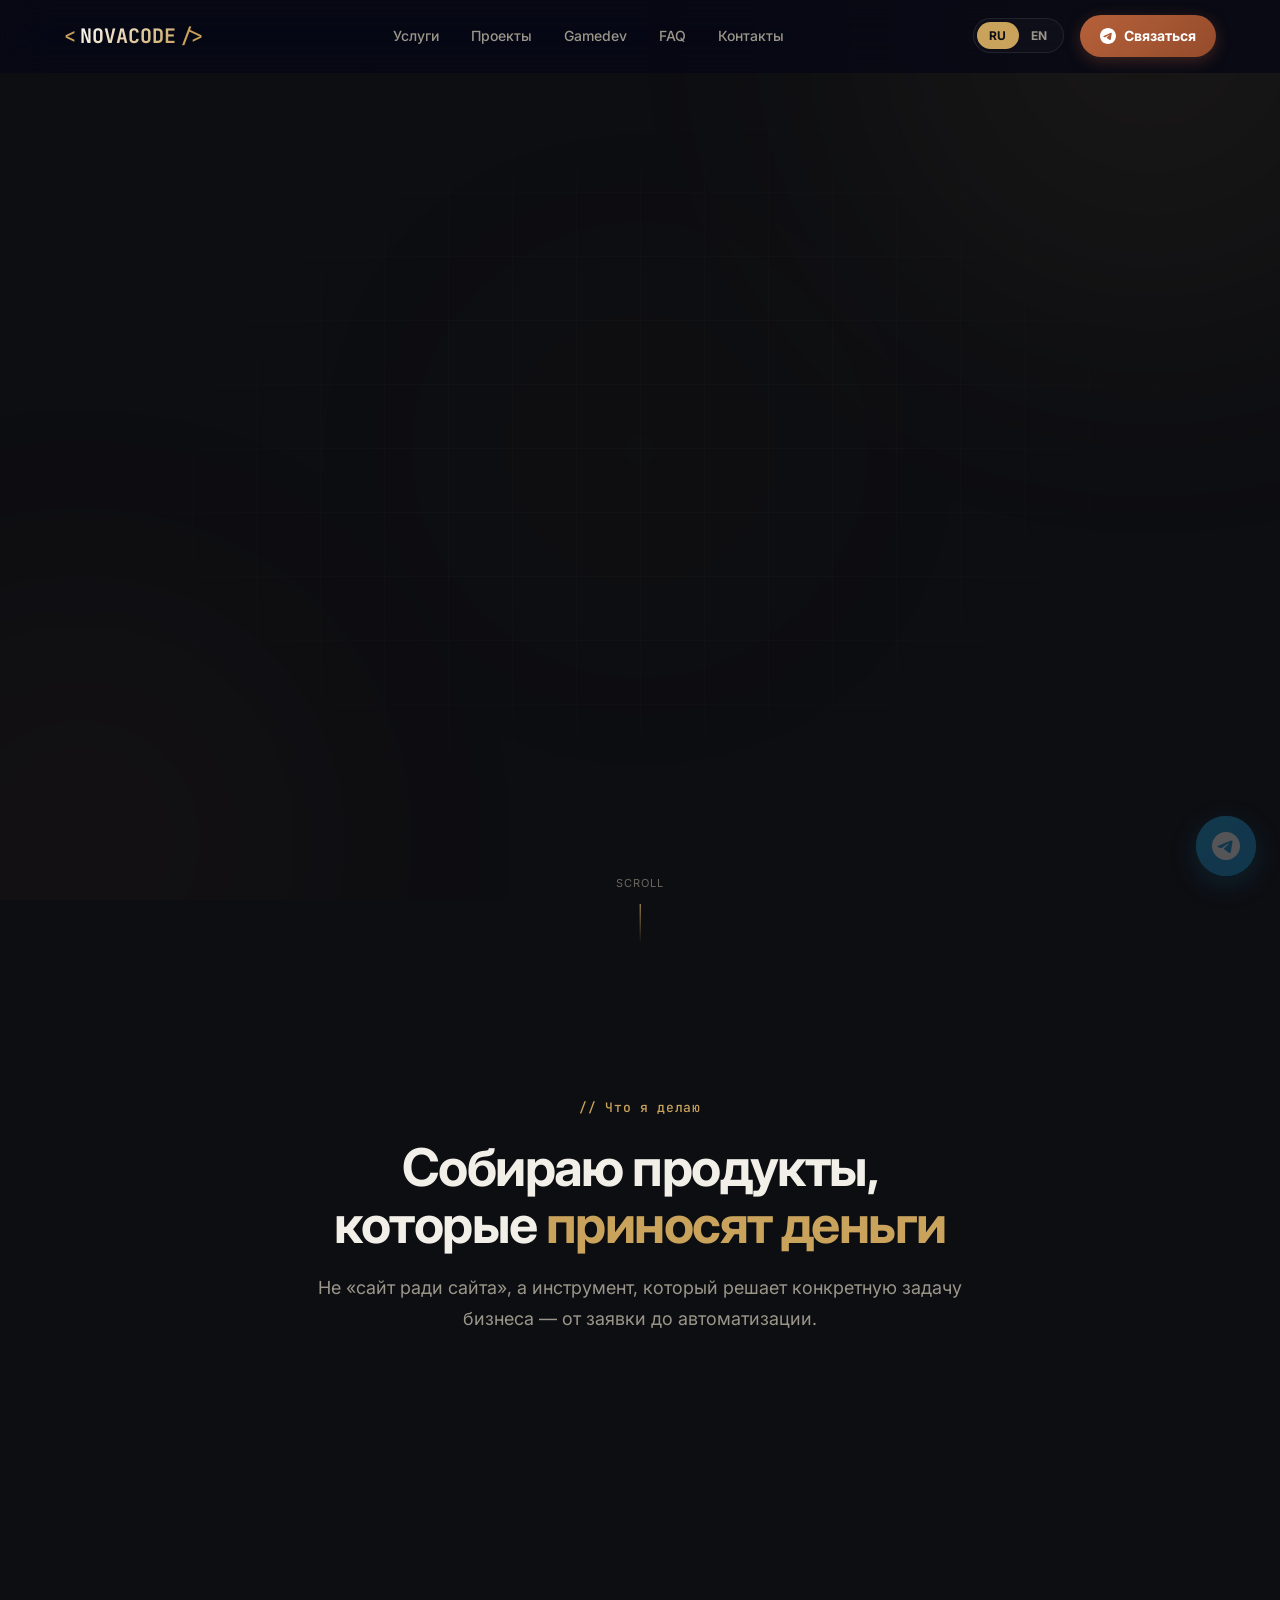
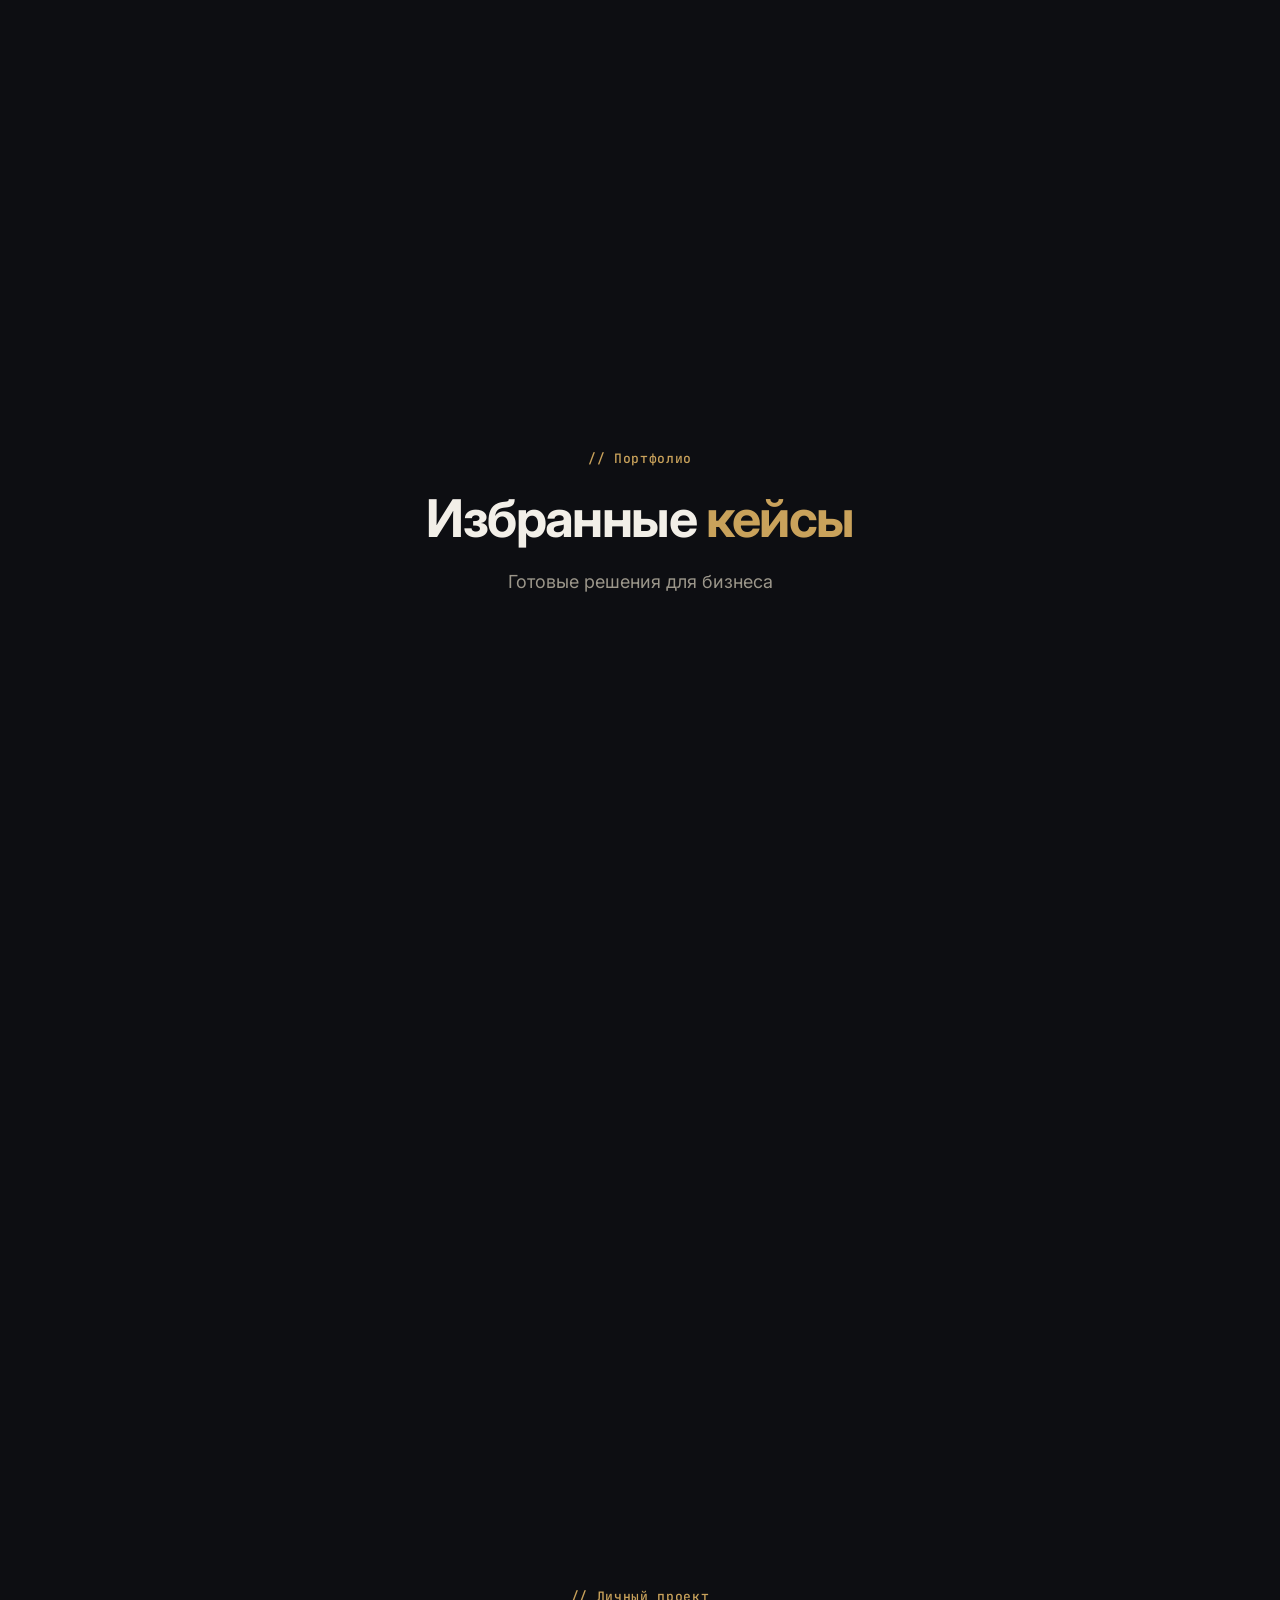
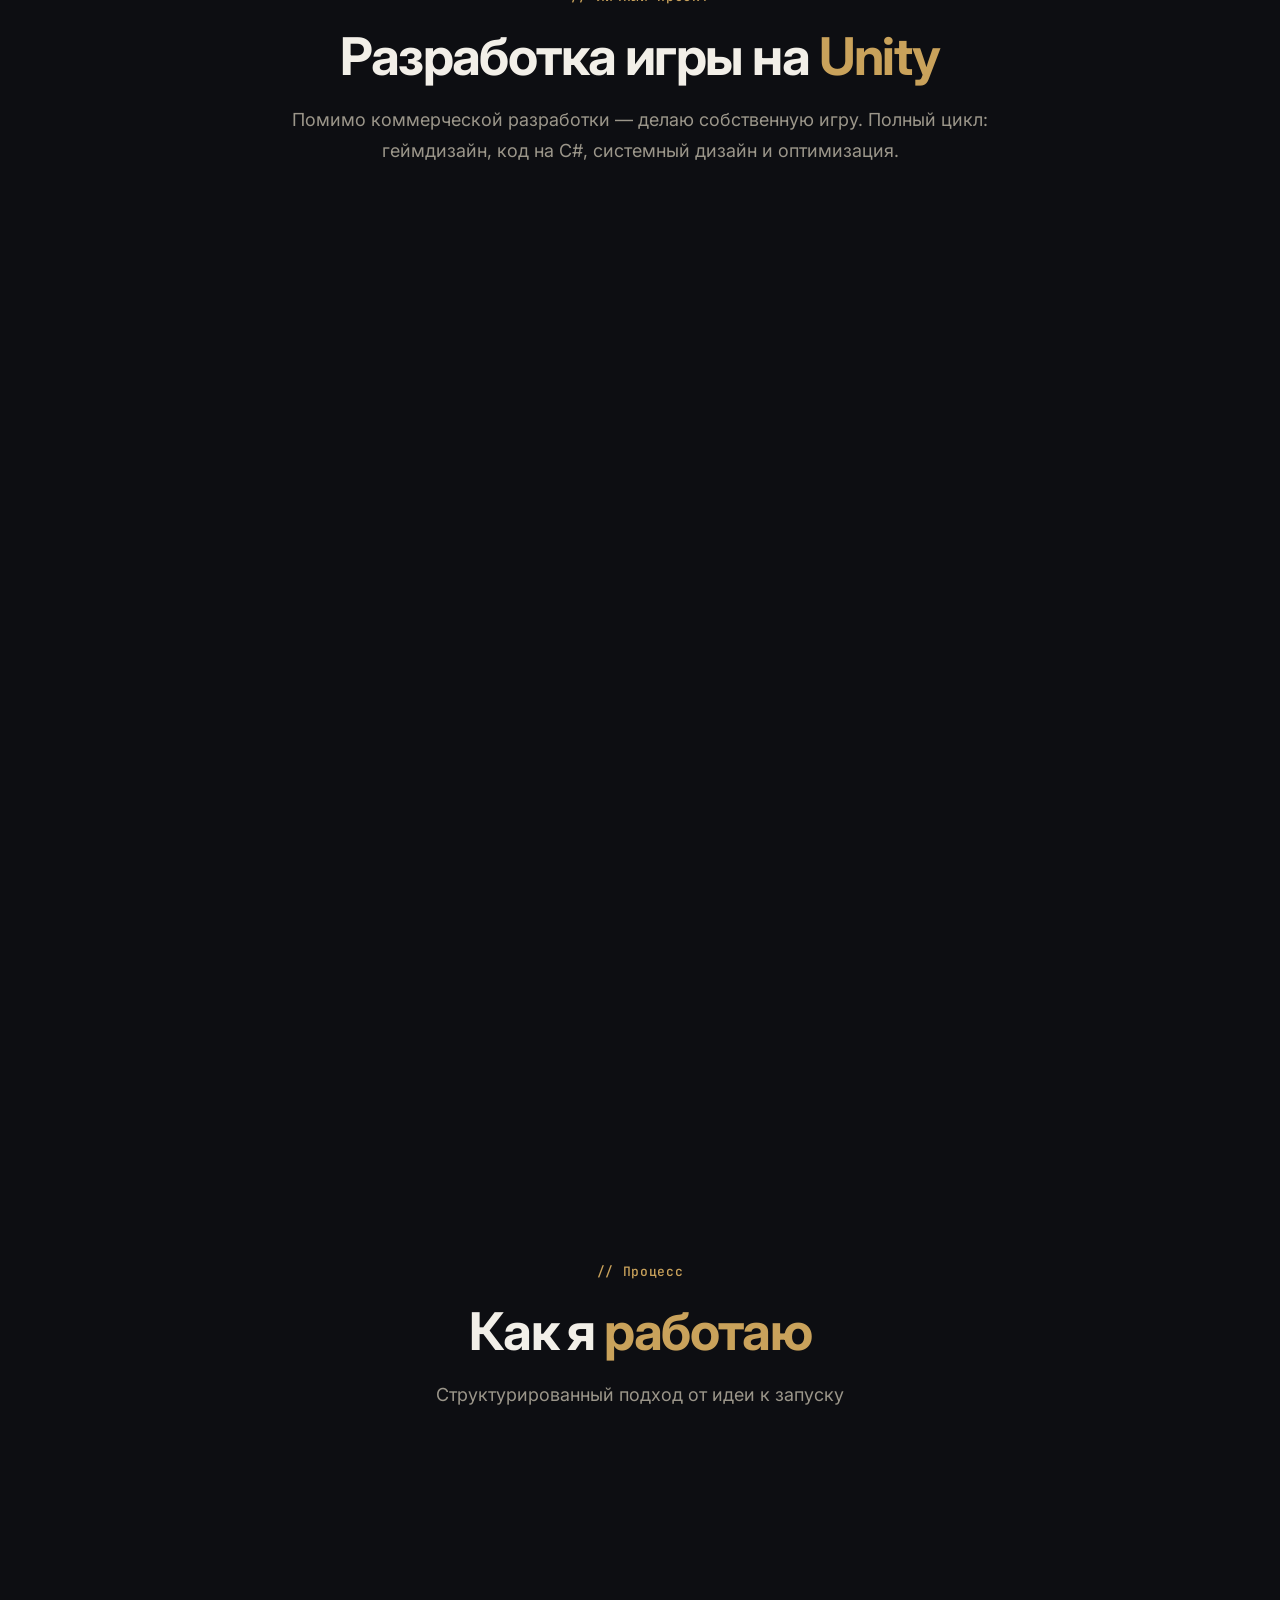
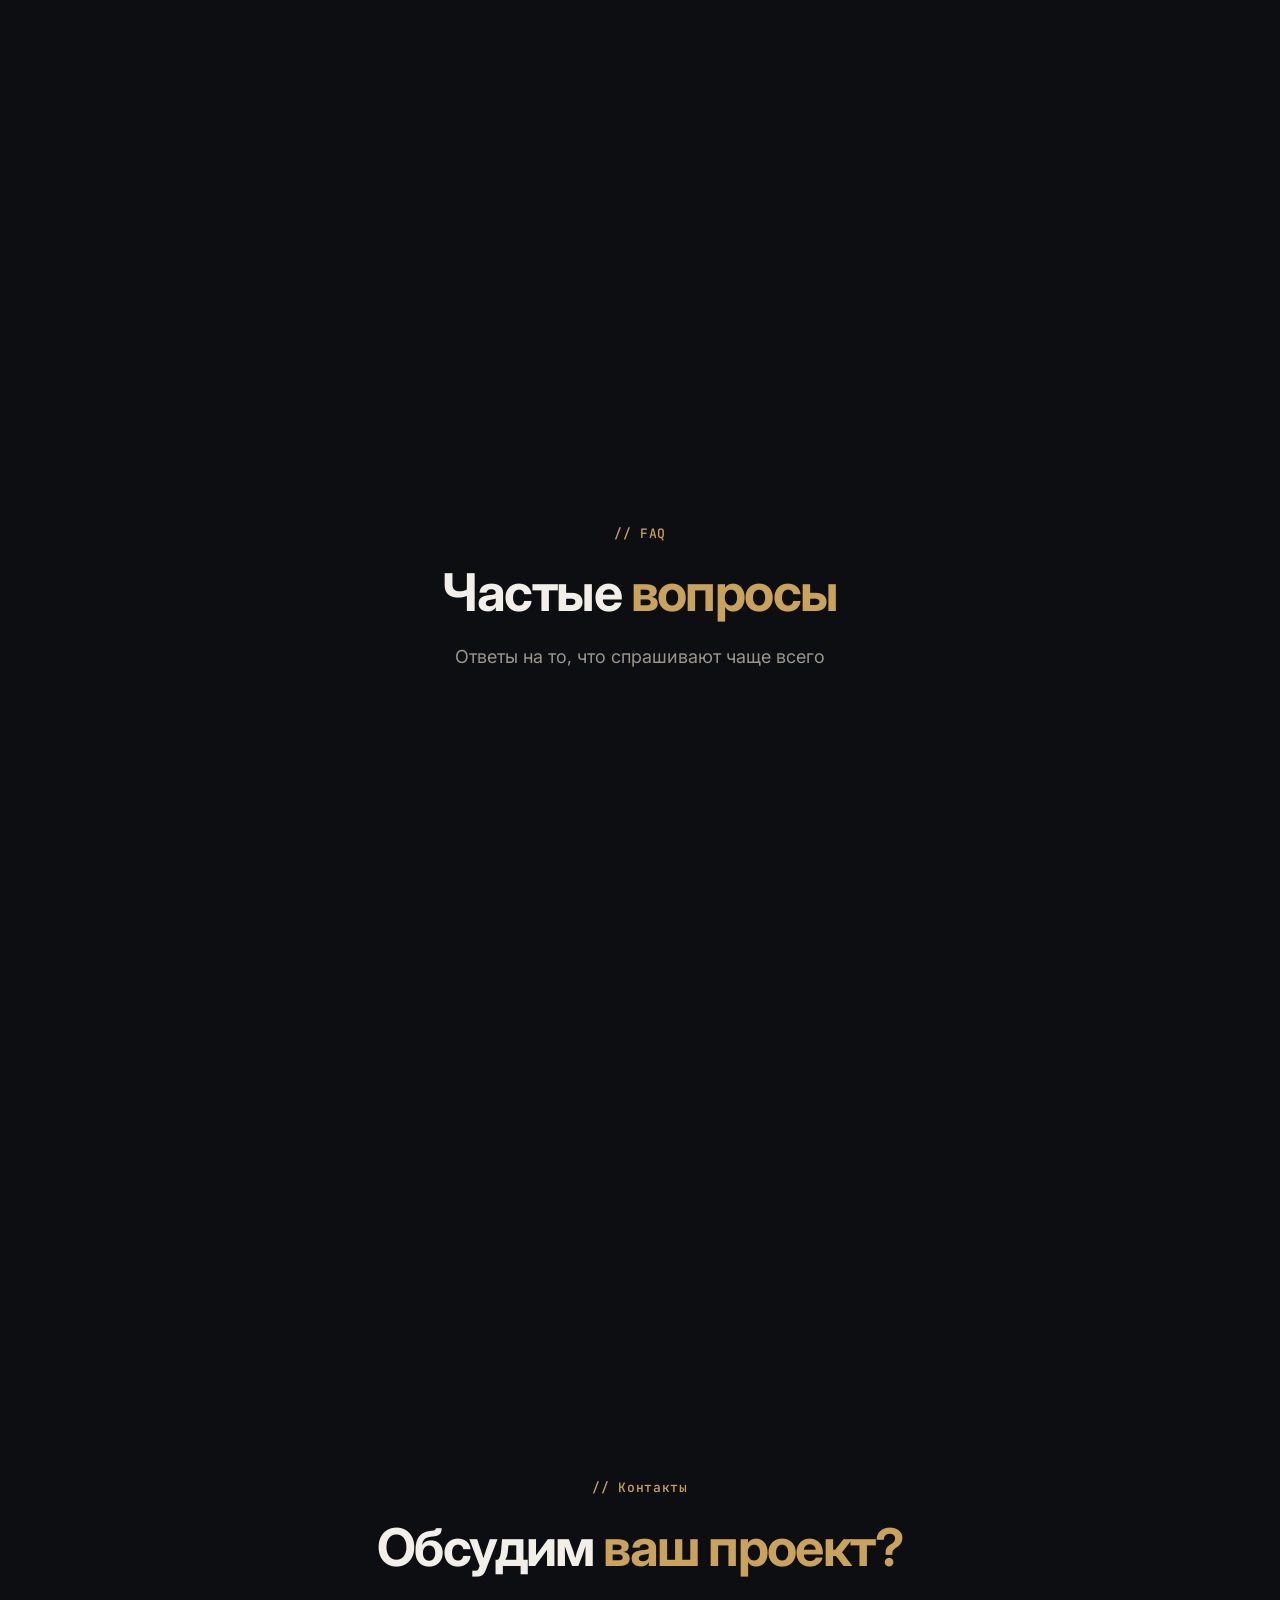
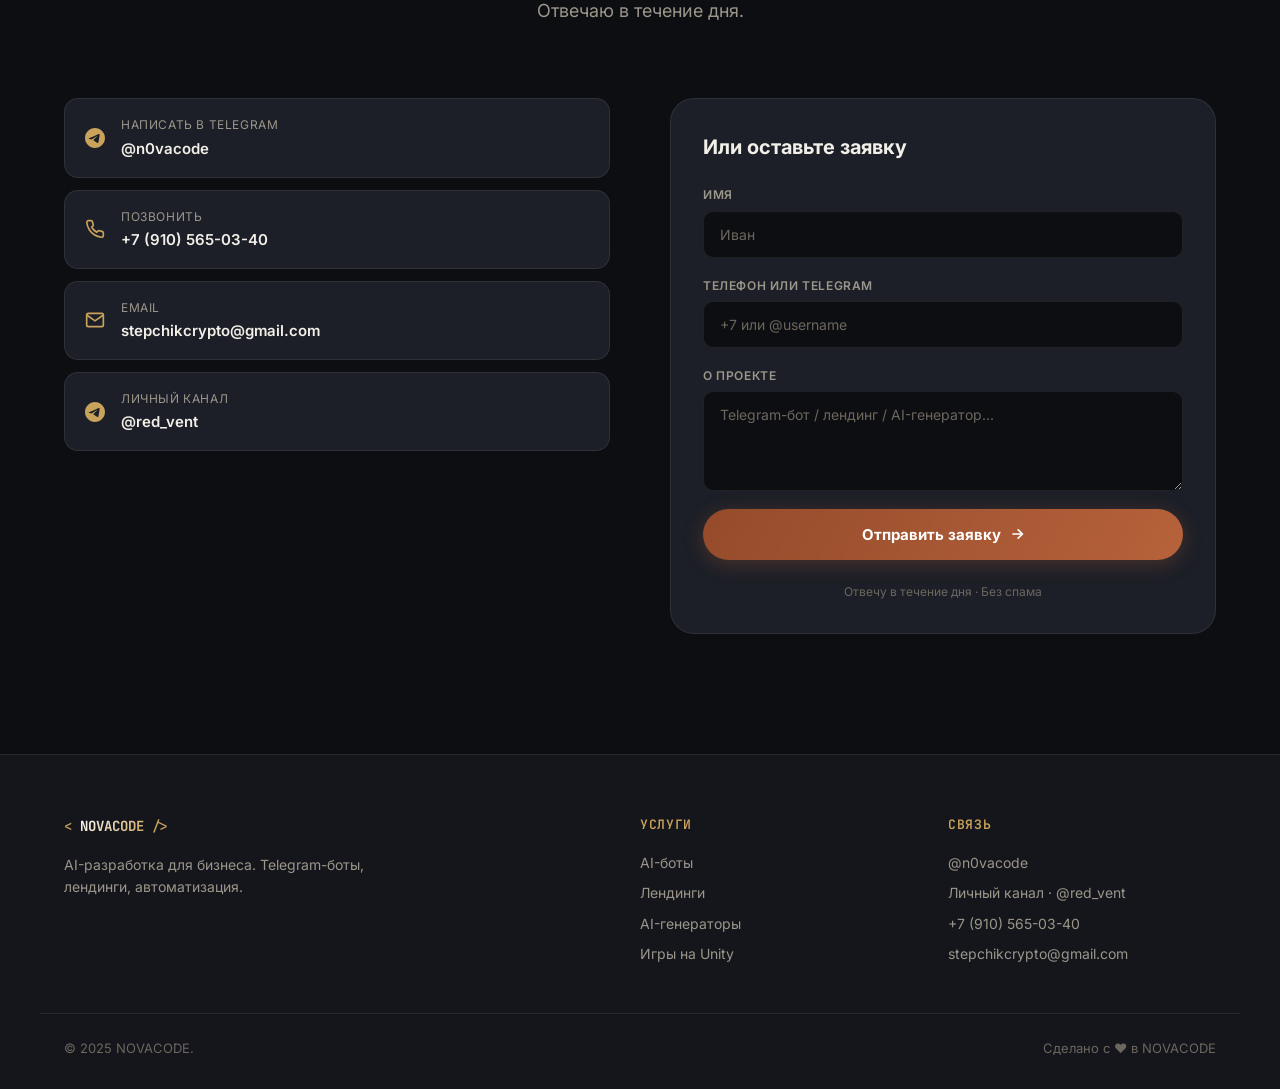
==== commit 07e44e8a: "Add files via upload" ====
--- a/index.html
+++ b/index.html
@@ -1,600 +1,477 @@
-<!DOCTYPE html>
-<html lang="ru">
-<head>
-    <meta charset="UTF-8">
-    <meta name="viewport" content="width=device-width, initial-scale=1.0">
-    <title>NOVACODE | Разработка — Telegram-боты, лендинги, игры на Unity</title>
-    <meta name="description" content="NOVACODE — портфолио разработчика. Telegram-боты, лендинги под ключ, AI-генераторы и собственная игра на Unity (психологический хоррор). Разработка за дни.">
-
-    <link rel="preconnect" href="https://fonts.googleapis.com">
-    <link rel="preconnect" href="https://fonts.gstatic.com" crossorigin>
-    <link href="https://fonts.googleapis.com/css2?family=Inter:wght@300;400;500;600;700;800&family=JetBrains+Mono:wght@400;500;600&display=swap" rel="stylesheet">
-    <link rel="stylesheet" href="style.css">
-
-    <!-- ЯНДЕКС.МЕТРИКА — ЗАМЕНИТЕ XXXXXXXX НА СВОЙ ID -->
-    <script type="text/javascript">
-        (function(m,e,t,r,i,k,a){m[i]=m[i]||function(){(m[i].a=m[i].a||[]).push(arguments)};
-        m[i].l=1*new Date();
-        for (var j = 0; j < document.scripts.length; j++) {if (document.scripts[j].src === r) { return; }}
-        k=e.createElement(t),a=e.getElementsByTagName(t)[0],k.async=1,k.src=r,a.parentNode.insertBefore(k,a)})
-        (window, document, "script", "https://mc.yandex.ru/metrika/tag.js", "ym");
-        ym(XXXXXXXX, "init", { clickmap:true, trackLinks:true, accurateTrackBounce:true, webvisor:true });
-    </script>
-    <noscript><div><img src="https://mc.yandex.ru/watch/XXXXXXXX" style="position:absolute; left:-9999px;" alt=""/></div></noscript>
-</head>
-<body>
-    <!-- Scroll Progress -->
-    <div class="scroll-progress" id="scrollProgress"></div>
-
-    <!-- Background -->
-    <div class="bg-grid"></div>
-    <div class="bg-glow">
-        <div class="orb orb-1"></div>
-        <div class="orb orb-2"></div>
-        <div class="orb orb-3"></div>
-    </div>
-
-    <!-- Navigation -->
-    <nav class="nav" id="nav">
-        <div class="container nav__inner">
-            <a href="#hero" class="logo">
-                <span class="logo__brackets">&lt;</span>
-                <span class="logo__text" data-i18n="brand">NOVACODE</span>
-                <span class="logo__brackets">/&gt;</span>
-            </a>
-            <ul class="nav__links">
-                <li><a href="#services" data-i18n="nav.services">Услуги</a></li>
-                <li><a href="#projects" data-i18n="nav.projects">Проекты</a></li>
-                <li><a href="#gamedev" data-i18n="nav.gamedev">Gamedev</a></li>
-                <li><a href="#faq" data-i18n="nav.faq">FAQ</a></li>
-                <li><a href="#contact" data-i18n="nav.contact">Контакты</a></li>
-            </ul>
-            <div class="nav__actions">
-                <div class="lang-switch" id="langSwitch">
-                    <button class="lang-switch__btn lang-switch__btn--active" data-lang="ru">RU</button>
-                    <button class="lang-switch__btn" data-lang="en">EN</button>
-                </div>
-                <a href="https://t.me/n0vacode" target="_blank" rel="noopener" class="nav__cta">
-                    <svg width="16" height="16" viewBox="0 0 24 24" fill="currentColor"><path d="M12 0C5.373 0 0 5.373 0 12s5.373 12 12 12 12-5.373 12-12S18.627 0 12 0zm5.562 8.161c-.18 1.897-.962 6.502-1.359 8.627-.168.9-.5 1.201-.82 1.23-.697.064-1.226-.461-1.901-.903-1.056-.692-1.653-1.123-2.678-1.799-1.185-.781-.417-1.21.258-1.911.177-.184 3.247-2.977 3.307-3.23.007-.032.014-.15-.056-.212s-.174-.041-.249-.024c-.106.024-1.793 1.139-5.062 3.345-.479.329-.913.489-1.302.481-.428-.009-1.252-.242-1.865-.442-.751-.244-1.349-.374-1.297-.789.027-.216.324-.437.893-.663 3.498-1.524 5.831-2.529 6.998-3.015 3.333-1.386 4.025-1.627 4.477-1.635.099-.002.321.023.465.141.121.1.154.234.17.331.015.099.034.324.019.5z"/></svg>
-                    <span data-i18n="nav.cta">Связаться</span>
-                </a>
-                <button class="burger" id="burger" aria-label="Menu">
-                    <span></span><span></span><span></span>
-                </button>
-            </div>
-        </div>
-        <div class="mobile-menu" id="mobileMenu">
-            <a href="#services" data-i18n="nav.services">Услуги</a>
-            <a href="#projects" data-i18n="nav.projects">Проекты</a>
-            <a href="#gamedev" data-i18n="nav.gamedev">Gamedev</a>
-            <a href="#faq" data-i18n="nav.faq">FAQ</a>
-            <a href="#contact" data-i18n="nav.contact">Контакты</a>
-            <a href="https://t.me/n0vacode" class="mobile-menu__cta" data-i18n="nav.cta">Связаться</a>
-        </div>
-    </nav>
-
-    <!-- Hero -->
-    <section class="hero" id="hero">
-        <div class="container hero__container">
-            <div class="hero__badge" data-aos="fade-down">
-                <span class="hero__badge-dot"></span>
-                <span data-i18n="hero.badge">Открыт для проектов · 2025</span>
-            </div>
-            <h1 class="hero__title" data-aos="fade-up">
-                <span data-i18n="hero.title1">Превращаю идеи</span>
-                <span class="hero__gradient" data-i18n="hero.title2">в AI-продукты</span>
-                <br>
-                <span data-i18n="hero.title3">за дни, не месяцы</span>
-            </h1>
-            <p class="hero__subtitle" data-aos="fade-up" data-aos-delay="100" data-i18n="hero.subtitle">
-                Telegram-боты с AI, лендинги под ключ, генераторы контента для маркетплейсов. Полный цикл: от идеи до запуска.
-            </p>
-            <div class="hero__buttons" data-aos="fade-up" data-aos-delay="200">
-                <a href="#projects" class="btn btn--primary" data-ym="hero_cta_projects">
-                    <span data-i18n="hero.cta1">Смотреть кейсы</span>
-                    <svg width="18" height="18" viewBox="0 0 24 24" fill="none" stroke="currentColor" stroke-width="2.5"><path d="M5 12h14M13 5l7 7-7 7"/></svg>
-                </a>
-                <a href="https://t.me/n0vacode" target="_blank" rel="noopener" class="btn btn--cta" data-ym="hero_cta_telegram">
-                    <svg width="18" height="18" viewBox="0 0 24 24" fill="currentColor"><path d="M12 0C5.373 0 0 5.373 0 12s5.373 12 12 12 12-5.373 12-12S18.627 0 12 0zm5.562 8.161c-.18 1.897-.962 6.502-1.359 8.627-.168.9-.5 1.201-.82 1.23-.697.064-1.226-.461-1.901-.903-1.056-.692-1.653-1.123-2.678-1.799-1.185-.781-.417-1.21.258-1.911.177-.184 3.247-2.977 3.307-3.23.007-.032.014-.15-.056-.212s-.174-.041-.249-.024c-.106.024-1.793 1.139-5.062 3.345-.479.329-.913.489-1.302.481-.428-.009-1.252-.242-1.865-.442-.751-.244-1.349-.374-1.297-.789.027-.216.324-.437.893-.663 3.498-1.524 5.831-2.529 6.998-3.015 3.333-1.386 4.025-1.627 4.477-1.635.099-.002.321.023.465.141.121.1.154.234.17.331.015.099.034.324.019.5z"/></svg>
-                    <span data-i18n="hero.cta2">Написать в Telegram</span>
-                </a>
-            </div>
-            <div class="hero__stats" data-aos="fade-up" data-aos-delay="300">
-                <div class="hero__stat">
-                    <div class="hero__stat-num">5+</div>
-                    <div class="hero__stat-label" data-i18n="hero.stat1Label">проектов сдано</div>
-                </div>
-                <div class="hero__stat">
-                    <div class="hero__stat-num">24/7</div>
-                    <div class="hero__stat-label" data-i18n="hero.stat2Label">боты на связи</div>
-                </div>
-                <div class="hero__stat">
-                    <div class="hero__stat-num">5 дней</div>
-                    <div class="hero__stat-label" data-i18n="hero.stat3Label">средний срок</div>
-                </div>
-            </div>
-        </div>
-        <div class="hero__scroll" aria-hidden="true">
-            <span data-i18n="hero.scroll">Scroll</span>
-            <div class="hero__scroll-line"></div>
-        </div>
-    </section>
-
-    <!-- Services -->
-    <section class="section" id="services">
-        <div class="container">
-            <div class="section__head">
-                <span class="eyebrow" data-i18n="services.eyebrow">// Что я делаю</span>
-                <h2 class="section__title" data-i18n="services.title">Собираю продукты,<br>которые <span class="text-accent">приносят деньги</span></h2>
-                <p class="section__lead" data-i18n="services.lead">Не «сайт ради сайта», а инструмент, который решает конкретную задачу бизнеса — от заявки до автоматизации.</p>
-            </div>
-            <div class="services-grid">
-                <article class="service-card" data-aos="fade-up">
-                    <div class="service-card__icon">
-                        <svg viewBox="0 0 24 24" fill="none" stroke="currentColor" stroke-width="1.8" stroke-linecap="round" stroke-linejoin="round"><rect x="3" y="11" width="18" height="11" rx="2"/><circle cx="12" cy="5" r="2"/><path d="M12 7v4M8 16h.01M16 16h.01"/></svg>
-                    </div>
-                    <h3 class="service-card__title" data-i18n="services.s1Title">Боты и мини-приложения</h3>
-                    <p class="service-card__text" data-i18n="services.s1Text">Магазины и запись внутри Telegram, приём заявок и оплат, интеграции с CRM и Google Sheets. Работает 24/7 без вас.</p>
-                    <div class="service-card__tags"><span>Telegram</span><span>aiogram</span><span>FastAPI</span></div>
-                </article>
-                <article class="service-card" data-aos="fade-up" data-aos-delay="100">
-                    <div class="service-card__icon">
-                        <svg viewBox="0 0 24 24" fill="none" stroke="currentColor" stroke-width="1.8" stroke-linecap="round" stroke-linejoin="round"><circle cx="12" cy="12" r="10"/><path d="M2 12h20M12 2a15.3 15.3 0 0 1 4 10 15.3 15.3 0 0 1-4 10 15.3 15.3 0 0 1-4-10 15.3 15.3 0 0 1 4-10z"/></svg>
-                    </div>
-                    <h3 class="service-card__title" data-i18n="services.s2Title">Сайты и лендинги</h3>
-                    <p class="service-card__text" data-i18n="services.s2Text">Быстрые страницы с калькуляторами, анимацией и формами, которые реально конвертят посетителя в заявку. Адаптив и мультиязычность из коробки.</p>
-                    <div class="service-card__tags"><span>React</span><span>HTML/CSS</span><span>WordPress</span></div>
-                </article>
-                <article class="service-card" data-aos="fade-up" data-aos-delay="200">
-                    <div class="service-card__icon">
-                        <svg viewBox="0 0 24 24" fill="none" stroke="currentColor" stroke-width="1.8" stroke-linecap="round" stroke-linejoin="round"><polygon points="13 2 3 14 12 14 11 22 21 10 12 10 13 2"/></svg>
-                    </div>
-                    <h3 class="service-card__title" data-i18n="services.s3Title">Автоматизация и AI</h3>
-                    <p class="service-card__text" data-i18n="services.s3Text">Убираю ручную рутину: парсинг, генерация карточек и описаний для маркетплейсов, обработка данных. То, что человек делает за час — за секунды.</p>
-                    <div class="service-card__tags"><span>Python</span><span>AI</span><span>Парсинг</span></div>
-                </article>
-            </div>
-        </div>
-    </section>
-
-    <!-- Projects -->
-    <section class="section" id="projects">
-        <div class="container">
-            <div class="section__head">
-                <span class="eyebrow" data-i18n="projects.eyebrow">// Портфолио</span>
-                <h2 class="section__title" data-i18n="projects.title">Избранные <span class="text-accent">кейсы</span></h2>
-                <p class="section__lead" data-i18n="projects.lead">Готовые решения для бизнеса</p>
-            </div>
-            <div class="projects-grid">
-
-                <!-- Project: YFB Store — Telegram Mini App -->
-                <article class="project-card project-card--featured" data-aos="fade-up">
-                    <div class="project-card__visual project-card__visual--wide">
-                        <div class="project-card__cover">
-                            <svg class="cover__icon" viewBox="0 0 24 24" fill="none" stroke="currentColor" stroke-width="1.6" stroke-linecap="round" stroke-linejoin="round"><path d="M6 2 3 6v14a2 2 0 0 0 2 2h14a2 2 0 0 0 2-2V6l-3-4z"/><path d="M3 6h18M16 10a4 4 0 0 1-8 0"/></svg>
-                            <div class="cover__label">FastAPI · aiogram · React</div>
-                        </div>
-                        <div class="project-card__status project-card__status--live">
-                            <span class="status-dot status-dot--live"></span>
-                            <span data-i18n="projects.p5Status">Live · В продакшене</span>
-                        </div>
-                        <a href="https://t.me/YFBstore_bot" target="_blank" rel="noopener" class="project-card__live-link" data-ym="project_yfb_bot">
-                            <span data-i18n="projects.p5Link">Открыть магазин</span>
-                            <svg width="12" height="12" viewBox="0 0 24 24" fill="none" stroke="currentColor" stroke-width="2.5"><path d="M7 17L17 7M7 7h10v10"/></svg>
-                        </a>
-                    </div>
-                    <div class="project-card__body">
-                        <div class="project-card__meta">
-                            <span data-i18n="projects.p5Meta1">Telegram Mini App</span><span>·</span>
-                            <span data-i18n="projects.p5Meta2">E-commerce</span><span>·</span>
-                            <span>Full-Stack</span>
-                        </div>
-                        <h3 class="project-card__title" data-i18n="projects.p5Title">YFB Store — магазин одежды в Telegram</h3>
-                        <p class="project-card__text" data-i18n="projects.p5Text">Полноценный интернет-магазин внутри Telegram: каталог с фото, карточки товаров, корзина, оформление заказа и доставка. Товары автоматически подтягиваются из канала продавца.</p>
-                        <div class="project-card__highlights">
-                            <div class="highlight"><div class="highlight__num">110</div><div class="highlight__label" data-i18n="projects.p5H1Label">авто-тестов</div></div>
-                            <div class="highlight"><div class="highlight__num">Auto</div><div class="highlight__label" data-i18n="projects.p5H2Label">парсинг канала</div></div>
-                            <div class="highlight"><div class="highlight__num">СДЭК</div><div class="highlight__label" data-i18n="projects.p5H3Label">доставка</div></div>
-                            <div class="highlight"><div class="highlight__num">24/7</div><div class="highlight__label" data-i18n="projects.p5H4Label">в проде</div></div>
-                        </div>
-                        <ul class="project-card__features">
-                            <li data-i18n="projects.p5F1">Каталог с поиском и категориями (работает с кириллицей)</li>
-                            <li data-i18n="projects.p5F2">Авто-парсинг товаров из канала продавца</li>
-                            <li data-i18n="projects.p5F3">Корзина, оформление, интеграция СДЭК / Яндекс Доставки</li>
-                            <li data-i18n="projects.p5F4">Деплой в Docker на Amvera, 110 автотестов</li>
-                        </ul>
-                        <div class="project-card__footer">
-                            <div>
-                                <div class="project-card__price project-card__price--gold" data-i18n="projects.p5Price">По запросу</div>
-                                <span class="project-card__price-label" data-i18n="projects.p5PriceLabel">коммерческий проект</span>
-                            </div>
-                            <a href="https://t.me/n0vacode" target="_blank" rel="noopener" class="project-card__btn project-card__btn--cta" data-ym="project_yfb_order">
-                                <span data-i18n="projects.orderBtn">Заказать такой же</span>
-                                <svg width="14" height="14" viewBox="0 0 24 24" fill="none" stroke="currentColor" stroke-width="2.5"><path d="M5 12h14M13 5l7 7-7 7"/></svg>
-                            </a>
-                        </div>
-                    </div>
-                </article>
-
-                <!-- Project 2: AI Generator -->
-                <article class="project-card" data-aos="fade-up" data-aos-delay="100">
-                    <div class="project-card__visual">
-                        <div class="project-card__cover">
-                            <svg class="cover__icon" viewBox="0 0 24 24" fill="none" stroke="currentColor" stroke-width="1.6" stroke-linecap="round" stroke-linejoin="round"><polygon points="13 2 3 14 12 14 11 22 21 10 12 10 13 2"/></svg>
-                            <div class="cover__label">Python · Desktop</div>
-                        </div>
-                        <div class="project-card__status"><span class="status-dot"></span><span data-i18n="projects.p2Status">Готов к продаже</span></div>
-                    </div>
-                    <div class="project-card__body">
-                        <div class="project-card__meta"><span data-i18n="projects.p2Meta1">Desktop App</span><span>·</span><span>AI / Python</span></div>
-                        <h3 class="project-card__title" data-i18n="projects.p2Title">AI-генератор для маркетплейсов</h3>
-                        <p class="project-card__text" data-i18n="projects.p2Text">Готовый AI-инструмент, который за 5 секунд создаёт:</p>
-                        <ul class="project-card__features">
-                            <li data-i18n="projects.p2F1">Продающее название</li>
-                            <li data-i18n="projects.p2F2">Полное SEO-описание</li>
-                            <li data-i18n="projects.p2F3">Характеристики</li>
-                            <li data-i18n="projects.p2F4">Ключевые слова</li>
-                            <li data-i18n="projects.p2F5">Ответы на отзывы</li>
-                        </ul>
-                        <div class="project-card__footer">
-                            <div>
-                                <div class="project-card__price">15 000 ₽</div>
-                                <span class="project-card__price-label" data-i18n="projects.priceLabel">разово</span>
-                            </div>
-                            <a href="https://t.me/n0vacode" target="_blank" rel="noopener" class="project-card__btn" data-ym="project_ai_generator">
-                                <span data-i18n="projects.buyBtn">Купить</span>
-                                <svg width="14" height="14" viewBox="0 0 24 24" fill="none" stroke="currentColor" stroke-width="2.5"><path d="M5 12h14M13 5l7 7-7 7"/></svg>
-                            </a>
-                        </div>
-                    </div>
-                </article>
-
-                <!-- Project 3: Ремонт квартир -->
-                <article class="project-card project-card--featured" data-aos="fade-up">
-                    <div class="project-card__visual project-card__visual--wide">
-                        <div class="project-card__cover">
-                            <svg class="cover__icon" viewBox="0 0 24 24" fill="none" stroke="currentColor" stroke-width="1.6" stroke-linecap="round" stroke-linejoin="round"><rect x="3" y="3" width="18" height="18" rx="2"/><path d="M3 9h18M9 21V9"/></svg>
-                            <div class="cover__label">HTML · CSS · JS</div>
-                        </div>
-                        <div class="project-card__status project-card__status--live">
-                            <span class="status-dot status-dot--live"></span>
-                            <span data-i18n="projects.p3Status">Live</span>
-                        </div>
-                    </div>
-                    <div class="project-card__body">
-                        <div class="project-card__meta">
-                            <span data-i18n="projects.p3Meta1">Landing Page</span><span>·</span>
-                            <span data-i18n="projects.p3Meta2">Премиум</span><span>·</span>
-                            <span>HTML/CSS/JS</span>
-                        </div>
-                        <h3 class="project-card__title" data-i18n="projects.p3Title">Лендинг «Ремонт квартир под ключ»</h3>
-                        <p class="project-card__text" data-i18n="projects.p3Text">Премиум-лендинг с калькулятором стоимости, мультиязычностью и реальными фото интерьеров.</p>
-                        <div class="project-card__highlights">
-                            <div class="highlight"><div class="highlight__num">5</div><div class="highlight__label" data-i18n="projects.p3H1Label">блоков</div></div>
-                            <div class="highlight"><div class="highlight__num">2</div><div class="highlight__label" data-i18n="projects.p3H2Label">языка</div></div>
-                            <div class="highlight"><div class="highlight__num">100%</div><div class="highlight__label" data-i18n="projects.p3H3Label">адаптив</div></div>
-                            <div class="highlight"><div class="highlight__num">JS</div><div class="highlight__label" data-i18n="projects.p3H4Label">калькулятор</div></div>
-                        </div>
-                        <ul class="project-card__features">
-                            <li data-i18n="projects.p3F1">Интерактивный калькулятор цены за м²</li>
-                            <li data-i18n="projects.p3F2">Переключатель RU/EN с автосохранением</li>
-                            <li data-i18n="projects.p3F3">Реальные фото интерьеров</li>
-                            <li data-i18n="projects.p3F4">Маска телефона + форма заявки</li>
-                        </ul>
-                        <div class="project-card__footer">
-                            <div>
-                                <div class="project-card__price project-card__price--gold" data-i18n="projects.p3Price">По запросу</div>
-                                <span class="project-card__price-label" data-i18n="projects.p3PriceLabel">индивидуальный кейс</span>
-                            </div>
-                            <a href="https://t.me/n0vacode" target="_blank" rel="noopener" class="project-card__btn project-card__btn--cta" data-ym="project_stroymaster_order">
-                                <span data-i18n="projects.orderBtn">Заказать такой же</span>
-                                <svg width="14" height="14" viewBox="0 0 24 24" fill="none" stroke="currentColor" stroke-width="2.5"><path d="M5 12h14M13 5l7 7-7 7"/></svg>
-                            </a>
-                        </div>
-                    </div>
-                </article>
-
-                <!-- Project 4: BarBot -->
-                <article class="project-card project-card--featured" data-aos="fade-up">
-                    <div class="project-card__visual project-card__visual--wide">
-                        <div class="project-card__cover">
-                            <svg class="cover__icon" viewBox="0 0 24 24" fill="none" stroke="currentColor" stroke-width="1.6" stroke-linecap="round" stroke-linejoin="round"><rect x="2" y="3" width="20" height="6" rx="1.5"/><rect x="2" y="15" width="20" height="6" rx="1.5"/><path d="M6 6h.01M6 18h.01"/></svg>
-                            <div class="cover__label">Node.js · Express · Bot</div>
-                        </div>
-                        <div class="project-card__status project-card__status--live">
-                            <span class="status-dot status-dot--live"></span>
-                            <span data-i18n="projects.p4Status">Live · Бот работает</span>
-                        </div>
-                    </div>
-                    <div class="project-card__body">
-                        <div class="project-card__meta">
-                            <span data-i18n="projects.p4Meta1">Full-Stack Project</span><span>·</span>
-                            <span data-i18n="projects.p4Meta2">Telegram Bot + Landing + Backend</span><span>·</span>
-                            <span>Node.js</span>
-                        </div>
-                        <h3 class="project-card__title" data-i18n="projects.p4Title">BarBot — SaaS для барбершопов</h3>
-                        <p class="project-card__text" data-i18n="projects.p4Text">Полноценный продукт: лендинг с калькулятором тарифов, Telegram-бот для записи, backend на Express с интеграцией Google Sheets и админ-уведомлениями.</p>
-                        <div class="project-card__highlights">
-                            <div class="highlight"><div class="highlight__num">3</div><div class="highlight__label" data-i18n="projects.p4H1Label">тарифа</div></div>
-                            <div class="highlight"><div class="highlight__num">5</div><div class="highlight__label" data-i18n="projects.p4H2Label">шагов записи</div></div>
-                            <div class="highlight"><div class="highlight__num">24/7</div><div class="highlight__label" data-i18n="projects.p4H3Label">бот онлайн</div></div>
-                            <div class="highlight"><div class="highlight__num">100%</div><div class="highlight__label" data-i18n="projects.p4H4Label">автоматизация</div></div>
-                        </div>
-                        <div class="project-card__footer">
-                            <div>
-                                <div class="project-card__price" data-i18n="projects.p4Price">от 25 000 ₽</div>
-                                <span class="project-card__price-label" data-i18n="projects.p4PriceLabel">под ключ · 5 дней</span>
-                            </div>
-                            <a href="https://t.me/n0vacode" target="_blank" rel="noopener" class="project-card__btn project-card__btn--cta" data-ym="project_barbot_order">
-                                <span data-i18n="projects.orderBtn">Заказать аналог</span>
-                                <svg width="14" height="14" viewBox="0 0 24 24" fill="none" stroke="currentColor" stroke-width="2.5"><path d="M5 12h14M13 5l7 7-7 7"/></svg>
-                            </a>
-                        </div>
-                    </div>
-                </article>
-
-                <!-- Project: Holo Exhibition -->
-                <article class="project-card" data-aos="fade-up">
-                    <div class="project-card__visual">
-                        <div class="project-card__cover">
-                            <svg class="cover__icon" viewBox="0 0 24 24" fill="none" stroke="currentColor" stroke-width="1.6" stroke-linecap="round" stroke-linejoin="round"><path d="M12 2v20M2 12h20"/><ellipse cx="12" cy="12" rx="10" ry="4.5"/><ellipse cx="12" cy="12" rx="4.5" ry="10"/></svg>
-                            <div class="cover__label">WordPress · JS · 3D</div>
-                        </div>
-                        <div class="project-card__status project-card__status--live">
-                            <span class="status-dot status-dot--live"></span>
-                            <span data-i18n="projects.p6Status">Live</span>
-                        </div>
-                        <a href="https://holo.galoba.ru" target="_blank" rel="noopener" class="project-card__live-link" data-ym="project_holo_site">
-                            <span data-i18n="projects.p6Link">Открыть сайт</span>
-                            <svg width="12" height="12" viewBox="0 0 24 24" fill="none" stroke="currentColor" stroke-width="2.5"><path d="M7 17L17 7M7 7h10v10"/></svg>
-                        </a>
-                    </div>
-                    <div class="project-card__body">
-                        <div class="project-card__meta"><span data-i18n="projects.p6Meta1">Landing Page</span><span>·</span><span>WordPress</span></div>
-                        <h3 class="project-card__title" data-i18n="projects.p6Title">Лендинг выставки голограмм</h3>
-                        <p class="project-card__text" data-i18n="projects.p6Text">Промо-лендинг выставки голографических портретов с интерактивной 3D-анимацией портретов от движения мыши и scroll-эффектами.</p>
-                        <ul class="project-card__features">
-                            <li data-i18n="projects.p6F1">3D-вращение портретов от курсора (custom JS)</li>
-                            <li data-i18n="projects.p6F2">Scroll-scrubbing анимации</li>
-                            <li data-i18n="projects.p6F3">Функции Elementor Pro на бесплатной версии</li>
-                            <li data-i18n="projects.p6F4">Форма заявки + адаптив</li>
-                        </ul>
-                        <div class="project-card__footer">
-                            <div>
-                                <div class="project-card__price project-card__price--gold" data-i18n="projects.p6Price">По запросу</div>
-                                <span class="project-card__price-label" data-i18n="projects.p6PriceLabel">коммерческий проект</span>
-                            </div>
-                            <a href="https://t.me/n0vacode" target="_blank" rel="noopener" class="project-card__btn project-card__btn--cta" data-ym="project_holo_order">
-                                <span data-i18n="projects.orderBtn">Заказать такой же</span>
-                                <svg width="14" height="14" viewBox="0 0 24 24" fill="none" stroke="currentColor" stroke-width="2.5"><path d="M5 12h14M13 5l7 7-7 7"/></svg>
-                            </a>
-                        </div>
-                    </div>
-                </article>
-
-            </div>
-        </div>
-    </section>
-
-    <!-- Gamedev -->
-    <section class="section" id="gamedev">
-        <div class="container">
-            <div class="section__head">
-                <span class="eyebrow" data-i18n="gamedev.eyebrow">// Личный проект</span>
-                <h2 class="section__title" data-i18n="gamedev.title">Разработка игры на <span class="text-accent">Unity</span></h2>
-                <p class="section__lead" data-i18n="gamedev.lead">Помимо коммерческой разработки — делаю собственную игру. Полный цикл: геймдизайн, код на C#, системный дизайн и оптимизация.</p>
-            </div>
-            <div class="projects-grid">
-                <article class="project-card project-card--featured" data-aos="fade-up">
-                    <div class="project-card__visual project-card__visual--wide">
-                        <div class="project-card__cover project-card__cover--horror">
-                            <svg class="cover__icon" viewBox="0 0 24 24" fill="none" stroke="currentColor" stroke-width="1.6" stroke-linecap="round" stroke-linejoin="round"><path d="M6 11h4M8 9v4"/><circle cx="15.5" cy="10.5" r="1"/><circle cx="18" cy="13" r="1"/><path d="M17.5 5A5.5 5.5 0 0 1 23 10.5c0 2-.8 4.5-2.5 4.5-1.3 0-2-1-3-1H8.5c-1 0-1.7 1-3 1C2.8 15 2 12.5 2 10.5A5.5 5.5 0 0 1 7.5 5z"/></svg>
-                            <div class="cover__label">Unity 6 · C#</div>
-                        </div>
-                        <div class="project-card__status project-card__status--live">
-                            <span class="status-dot status-dot--live"></span>
-                            <span data-i18n="gamedev.status">В разработке</span>
-                        </div>
-                    </div>
-                    <div class="project-card__body">
-                        <span class="gamedev-badge" data-i18n="gamedev.badge">🎮 Психологический хоррор</span>
-                        <div class="project-card__meta">
-                            <span data-i18n="gamedev.meta1">Unity 6000.5</span><span>·</span>
-                            <span>C#</span><span>·</span>
-                            <span data-i18n="gamedev.meta3">Built-in RP</span>
-                        </div>
-                        <h3 class="project-card__title" data-i18n="gamedev.gTitle">Obsession of Fear — атмосферный хоррор</h3>
-                        <p class="project-card__text" data-i18n="gamedev.gText">Психологический хоррор без дешёвых скримеров: напряжение строится на атмосфере, звуке и состоянии психики героя. Внутри — экономика крафта, реактивное окружение и несколько концовок.</p>
-                        <div class="project-card__highlights">
-                            <div class="highlight"><div class="highlight__num">∞</div><div class="highlight__label" data-i18n="gamedev.h1Label">открытый цикл</div></div>
-                            <div class="highlight"><div class="highlight__num">0</div><div class="highlight__label" data-i18n="gamedev.h2Label">дешёвых скримеров</div></div>
-                            <div class="highlight"><div class="highlight__num">12+</div><div class="highlight__label" data-i18n="gamedev.h3Label">систем и механик</div></div>
-                            <div class="highlight"><div class="highlight__num">C#</div><div class="highlight__label" data-i18n="gamedev.h4Label">своя логика</div></div>
-                        </div>
-                        <ul class="project-card__features">
-                            <li data-i18n="gamedev.f1">Экономика крафта: варка → продажа через внутриигровой ПК-мессенджер</li>
-                            <li data-i18n="gamedev.f2">Цикл день↔ночь: ночные отключения энергии и ручной фонарик</li>
-                            <li data-i18n="gamedev.f3">Реактивный дом — событийная система, реагирующая на состояние игрока</li>
-                            <li data-i18n="gamedev.f4">Несколько концовок в зависимости от рассудка и раскрытой правды</li>
-                        </ul>
-                        <div class="project-card__tech">
-                            <span>Unity 6000.5</span><span>C#</span><span>Game Design</span><span>Audio</span><span>Optimization</span><span>Save System</span>
-                        </div>
-                        <div class="project-card__footer">
-                            <p class="gamedev-role" data-i18n="gamedev.role"><strong>Роль:</strong> геймдизайн, программирование (C#), системный дизайн, сборка и оптимизация.</p>
-                            <a href="#contact" class="project-card__btn project-card__btn--cta">
-                                <span data-i18n="gamedev.cta">Обсудить</span>
-                                <svg width="14" height="14" viewBox="0 0 24 24" fill="none" stroke="currentColor" stroke-width="2.5"><path d="M5 12h14M13 5l7 7-7 7"/></svg>
-                            </a>
-                        </div>
-                    </div>
-                </article>
-            </div>
-        </div>
-    </section>
-
-    <!-- FAQ -->
-    <section class="section" id="faq">
-        <div class="container">
-            <div class="section__head">
-                <span class="eyebrow" data-i18n="faq.eyebrow">// FAQ</span>
-                <h2 class="section__title" data-i18n="faq.title">Частые <span class="text-accent">вопросы</span></h2>
-                <p class="section__lead" data-i18n="faq.lead">Ответы на то, что спрашивают чаще всего</p>
-            </div>
-            <div class="faq-list">
-                <details class="faq-item" data-aos="fade-up">
-                    <summary class="faq-item__question">
-                        <span data-i18n="faq.q1">Сколько стоит Telegram-бот?</span>
-                        <span class="faq-item__icon"></span>
-                    </summary>
-                    <div class="faq-item__answer" data-i18n="faq.a1">Готовые — от 3 500 ₽. Уникальный — от 15 000 ₽.</div>
-                </details>
-                <details class="faq-item" data-aos="fade-up">
-                    <summary class="faq-item__question">
-                        <span data-i18n="faq.q2">Сроки разработки лендинга?</span>
-                        <span class="faq-item__icon"></span>
-                    </summary>
-                    <div class="faq-item__answer" data-i18n="faq.a2">Простой — 3-5 дней. Премиум — 5-10 дней.</div>
-                </details>
-                <details class="faq-item" data-aos="fade-up">
-                    <summary class="faq-item__question">
-                        <span data-i18n="faq.q3">Можно доработать готового бота?</span>
-                        <span class="faq-item__icon"></span>
-                    </summary>
-                    <div class="faq-item__answer" data-i18n="faq.a3">Да. Любая сложность.</div>
-                </details>
-                <details class="faq-item" data-aos="fade-up">
-                    <summary class="faq-item__question">
-                        <span data-i18n="faq.q4">Как происходит оплата?</span>
-                        <span class="faq-item__icon"></span>
-                    </summary>
-                    <div class="faq-item__answer" data-i18n="faq.a4">50% до начала, 50% после сдачи.</div>
-                </details>
-                <details class="faq-item" data-aos="fade-up">
-                    <summary class="faq-item__question">
-                        <span data-i18n="faq.q5">Поддержка после сдачи?</span>
-                        <span class="faq-item__icon"></span>
-                    </summary>
-                    <div class="faq-item__answer" data-i18n="faq.a5">14 дней бесплатно.</div>
-                </details>
-                <details class="faq-item" data-aos="fade-up">
-                    <summary class="faq-item__question">
-                        <span data-i18n="faq.q6">Покажете примеры?</span>
-                        <span class="faq-item__icon"></span>
-                    </summary>
-                    <div class="faq-item__answer" data-i18n="faq.a6">Конечно. В разделе «Проекты».</div>
-                </details>
-            </div>
-        </div>
-    </section>
-
-    <!-- Contact -->
-    <section class="section section--cta" id="contact">
-        <div class="container">
-            <div class="cta-wrapper">
-                <div class="cta-info">
-                    <span class="eyebrow" data-i18n="contact.eyebrow">// Контакты</span>
-                    <h2 class="section__title" data-i18n="contact.title">Обсудим <span class="text-accent">ваш проект?</span></h2>
-                    <p class="section__lead" data-i18n="contact.lead">Отвечаю в течение дня.</p>
-                    <div class="cta-contacts">
-                        <a href="https://t.me/n0vacode" target="_blank" rel="noopener" class="cta-contact cta-contact--primary" data-ym="contact_telegram">
-                            <svg width="22" height="22" viewBox="0 0 24 24" fill="currentColor"><path d="M12 0C5.373 0 0 5.373 0 12s5.373 12 12 12 12-5.373 12-12S18.627 0 12 0zm5.562 8.161c-.18 1.897-.962 6.502-1.359 8.627-.168.9-.5 1.201-.82 1.23-.697.064-1.226-.461-1.901-.903-1.056-.692-1.653-1.123-2.678-1.799-1.185-.781-.417-1.21.258-1.911.177-.184 3.247-2.977 3.307-3.23.007-.032.014-.15-.056-.212s-.174-.041-.249-.024c-.106.024-1.793 1.139-5.062 3.345-.479.329-.913.489-1.302.481-.428-.009-1.252-.242-1.865-.442-.751-.244-1.349-.374-1.297-.789.027-.216.324-.437.893-.663 3.498-1.524 5.831-2.529 6.998-3.015 3.333-1.386 4.025-1.627 4.477-1.635.099-.002.321.023.465.141.121.1.154.234.17.331.015.099.034.324.019.5z"/></svg>
-                            <div><div class="cta-contact__label" data-i18n="contact.tgLabel">Написать в Telegram</div><div class="cta-contact__value">@n0vacode</div></div>
-                        </a>
-                        <a href="tel:+79105650340" class="cta-contact" data-ym="contact_phone">
-                            <svg width="20" height="20" viewBox="0 0 24 24" fill="none" stroke="currentColor" stroke-width="2"><path d="M22 16.92v3a2 2 0 0 1-2.18 2 19.79 19.79 0 0 1-8.63-3.07 19.5 19.5 0 0 1-6-6 19.79 19.79 0 0 1-3.07-8.67A2 2 0 0 1 4.11 2h3a2 2 0 0 1 2 1.72 12.84 12.84 0 0 0 .7 2.81 2 2 0 0 1-.45 2.11L8.09 9.91a16 16 0 0 0 6 6l1.27-1.27a2 2 0 0 1 2.11-.45 12.84 12.84 0 0 0 2.81.7A2 2 0 0 1 22 16.92z"/></svg>
-                            <div><div class="cta-contact__label" data-i18n="contact.phoneLabel">Позвонить</div><div class="cta-contact__value">+7 (910) 565-03-40</div></div>
-                        </a>
-                        <a href="mailto:stepchikcrypto@gmail.com" class="cta-contact" data-ym="contact_email">
-                            <svg width="20" height="20" viewBox="0 0 24 24" fill="none" stroke="currentColor" stroke-width="2"><path d="M4 4h16c1.1 0 2 .9 2 2v12c0 1.1-.9 2-2 2H4c-1.1 0-2-.9-2-2V6c0-1.1.9-2 2-2z"/><polyline points="22,6 12,13 2,6"/></svg>
-                            <div><div class="cta-contact__label" data-i18n="contact.emailLabel">Email</div><div class="cta-contact__value">stepchikcrypto@gmail.com</div></div>
-                        </a>
-                        <a href="https://t.me/red_vent" target="_blank" rel="noopener" class="cta-contact" data-ym="contact_channel">
-                            <svg width="20" height="20" viewBox="0 0 24 24" fill="currentColor"><path d="M12 0C5.373 0 0 5.373 0 12s5.373 12 12 12 12-5.373 12-12S18.627 0 12 0zm5.562 8.161c-.18 1.897-.962 6.502-1.359 8.627-.168.9-.5 1.201-.82 1.23-.697.064-1.226-.461-1.901-.903-1.056-.692-1.653-1.123-2.678-1.799-1.185-.781-.417-1.21.258-1.911.177-.184 3.247-2.977 3.307-3.23.007-.032.014-.15-.056-.212s-.174-.041-.249-.024c-.106.024-1.793 1.139-5.062 3.345-.479.329-.913.489-1.302.481-.428-.009-1.252-.242-1.865-.442-.751-.244-1.349-.374-1.297-.789.027-.216.324-.437.893-.663 3.498-1.524 5.831-2.529 6.998-3.015 3.333-1.386 4.025-1.627 4.477-1.635.099-.002.321.023.465.141.121.1.154.234.17.331.015.099.034.324.019.5z"/></svg>
-                            <div><div class="cta-contact__label" data-i18n="contact.channelLabel">Личный канал</div><div class="cta-contact__value">@red_vent</div></div>
-                        </a>
-                    </div>
-                </div>
-                <form class="cta-form" id="contactForm" action="https://formspree.io/f/xnjknbdw" method="POST">
-                    <h3 class="cta-form__title" data-i18n="contact.formTitle">Или оставьте заявку</h3>
-                    <div class="form-group"><label data-i18n="contact.formName">Имя</label><input type="text" name="name" required placeholder="Иван"></div>
-                    <div class="form-group"><label data-i18n="contact.formContact">Телефон или Telegram</label><input type="text" name="contact" required placeholder="+7 или @username"></div>
-                    <div class="form-group"><label data-i18n="contact.formMessage">О проекте</label><textarea name="message" required placeholder="Telegram-бот / лендинг / AI-генератор..."></textarea></div>
-                    <button type="submit" class="btn btn--cta btn--block" id="submitBtn" data-ym="form_submit">
-                        <span data-i18n="contact.formSubmit">Отправить заявку</span>
-                        <svg width="16" height="16" viewBox="0 0 24 24" fill="none" stroke="currentColor" stroke-width="2.5"><path d="M5 12h14M13 5l7 7-7 7"/></svg>
-                    </button>
-                    <p class="form-note" data-i18n="contact.formNote">Отвечу в течение дня · Без спама</p>
-                </form>
-            </div>
-        </div>
-    </section>
-
-    <!-- Footer -->
-    <footer class="footer">
-        <div class="container footer__inner">
-            <div class="footer__col">
-                <a href="#hero" class="logo logo--footer">
-                    <span class="logo__brackets">&lt;</span>
-                    <span class="logo__text" data-i18n="brand">NOVACODE</span>
-                    <span class="logo__brackets">/&gt;</span>
-                </a>
-                <p class="footer__about" data-i18n="footer.about">AI-разработка для бизнеса. Telegram-боты, лендинги, автоматизация.</p>
-            </div>
-            <div class="footer__col">
-                <h4 data-i18n="footer.servicesTitle">Услуги</h4>
-                <a href="#services" data-i18n="footer.s1">AI-боты</a>
-                <a href="#services" data-i18n="footer.s2">Лендинги</a>
-                <a href="#services" data-i18n="footer.s3">AI-генераторы</a>
-                <a href="#gamedev" data-i18n="footer.s4">Игры на Unity</a>
-            </div>
-            <div class="footer__col">
-                <h4 data-i18n="footer.contactTitle">Связь</h4>
-                <a href="https://t.me/n0vacode" target="_blank" rel="noopener">@n0vacode</a>
-                <a href="https://t.me/red_vent" target="_blank" rel="noopener" data-i18n="footer.channel">Личный канал · @red_vent</a>
-                <a href="tel:+79105650340">+7 (910) 565-03-40</a>
-                <a href="mailto:stepchikcrypto@gmail.com">stepchikcrypto@gmail.com</a>
-            </div>
-        </div>
-        <div class="container footer__bottom">
-            <span data-i18n="footer.copy">© 2025 NOVACODE.</span>
-            <span data-i18n="footer.made">Сделано с ❤ в NOVACODE</span>
-        </div>
-    </footer>
-
-    <!-- Exit Popup -->
-    <div class="exit-popup" id="exitPopup">
-        <div class="exit-popup__backdrop" id="exitPopupBackdrop"></div>
-        <div class="exit-popup__content">
-            <button class="exit-popup__close" id="exitPopupClose" aria-label="Закрыть">×</button>
-            <div class="exit-popup__icon">🎁</div>
-            <h3 class="exit-popup__title" data-i18n="popup.title">Подождите! У меня подарок для вас</h3>
-            <p class="exit-popup__text" data-i18n="popup.text">Получите бесплатную консультацию + чек-лист «10 ошибок при заказе бота»</p>
-            <form class="exit-popup__form" id="exitPopupForm">
-                <input type="text" name="name" required placeholder="Ваше имя" data-i18n-placeholder="popup.namePlaceholder">
-                <input type="text" name="contact" required placeholder="Telegram или телефон" data-i18n-placeholder="popup.contactPlaceholder">
-                <button type="submit" class="btn btn--cta btn--block" data-ym="popup_submit">
-                    <span data-i18n="popup.cta">Получить подарок</span>
-                </button>
-            </form>
-            <button class="exit-popup__skip" id="exitPopupSkip" data-i18n="popup.skip">Нет, спасибо</button>
-            <p class="exit-popup__note" data-i18n="popup.note">Без спама · Отвечу в течение дня</p>
-        </div>
-    </div>
-
-    <!-- Telegram Widget -->
-    <a href="https://t.me/n0vacode" target="_blank" rel="noopener" class="tg-widget" id="tgWidget" data-ym="tg_widget_click">
-        <span class="tg-widget__pulse"></span>
-        <span class="tg-widget__pulse tg-widget__pulse--delay"></span>
-        <svg viewBox="0 0 24 24" fill="currentColor"><path d="M12 0C5.373 0 0 5.373 0 12s5.373 12 12 12 12-5.373 12-12S18.627 0 12 0zm5.562 8.161c-.18 1.897-.962 6.502-1.359 8.627-.168.9-.5 1.201-.82 1.23-.697.064-1.226-.461-1.901-.903-1.056-.692-1.653-1.123-2.678-1.799-1.185-.781-.417-1.21.258-1.91.177-.184 3.247-2.977 3.307-3.23.007-.032.014-.15-.056-.212s-.174-.041-.249-.024c-.106.024-1.793 1.139-5.062 3.345-.479.329-.913.489-1.302.481-.428-.009-1.252-.242-1.865-.442-.751-.244-1.349-.374-1.297-.789.027-.216.324-.437.893-.663 3.498-1.524 5.831-2.529 6.998-3.015 3.333-1.386 4.025-1.627 4.477-1.635.099-.002.321.023.465.141.121.1.154.234.17.331.015.099.034.324.019.5z"/></svg>
-        <span class="tg-widget__tooltip" data-i18n="widget.tooltip">Написать в Telegram</span>
-    </a>
-
-    <!-- Scroll Top -->
-    <button class="scroll-top" id="scrollTop" aria-label="Наверх">
-        <svg width="20" height="20" viewBox="0 0 24 24" fill="none" stroke="currentColor" stroke-width="2.5"><path d="M18 15l-6-6-6 6"/></svg>
-    </button>
-
-    <script src="script.js"></script>
-</body>
-</html>
+<!DOCTYPE html>
+<html lang="ru">
+<head>
+    <meta charset="UTF-8">
+    <meta name="viewport" content="width=device-width, initial-scale=1.0">
+    <title>NOVACODE | Разработка — Telegram-боты, лендинги, игры на Unity</title>
+    <meta name="description" content="NOVACODE — портфолио разработчика. Telegram-боты, лендинги под ключ, AI-генераторы и собственная игра на Unity (психологический хоррор). Разработка за дни.">
+
+    <link rel="preconnect" href="https://fonts.googleapis.com">
+    <link rel="preconnect" href="https://fonts.gstatic.com" crossorigin>
+    <link href="https://fonts.googleapis.com/css2?family=Inter:wght@300;400;500;600;700;800&family=JetBrains+Mono:wght@400;500;600&display=swap" rel="stylesheet">
+    <link rel="stylesheet" href="style.css">
+
+    <!-- ЯНДЕКС.МЕТРИКА — ЗАМЕНИТЕ XXXXXXXX НА СВОЙ ID -->
+    <script type="text/javascript">
+        (function(m,e,t,r,i,k,a){m[i]=m[i]||function(){(m[i].a=m[i].a||[]).push(arguments)};
+        m[i].l=1*new Date();
+        for (var j = 0; j < document.scripts.length; j++) {if (document.scripts[j].src === r) { return; }}
+        k=e.createElement(t),a=e.getElementsByTagName(t)[0],k.async=1,k.src=r,a.parentNode.insertBefore(k,a)})
+        (window, document, "script", "https://mc.yandex.ru/metrika/tag.js", "ym");
+        ym(XXXXXXXX, "init", { clickmap:true, trackLinks:true, accurateTrackBounce:true, webvisor:true });
+    </script>
+    <noscript><div><img src="https://mc.yandex.ru/watch/XXXXXXXX" style="position:absolute; left:-9999px;" alt=""/></div></noscript>
+</head>
+<body>
+    <!-- Scroll Progress -->
+    <div class="scroll-progress" id="scrollProgress"></div>
+
+    <!-- Background -->
+    <div class="bg-grid"></div>
+    <div class="bg-glow">
+        <div class="orb orb-1"></div>
+        <div class="orb orb-2"></div>
+        <div class="orb orb-3"></div>
+    </div>
+
+    <!-- Navigation -->
+    <nav class="nav" id="nav">
+        <div class="container nav__inner">
+            <a href="#hero" class="logo">
+                <span class="logo__brackets">&lt;</span>
+                <span class="logo__text" data-i18n="brand">NOVACODE</span>
+                <span class="logo__brackets">/&gt;</span>
+            </a>
+            <ul class="nav__links">
+                <li><a href="#services" data-i18n="nav.services">Услуги</a></li>
+                <li><a href="#projects" data-i18n="nav.projects">Проекты</a></li>
+                <li><a href="#gamedev" data-i18n="nav.gamedev">Gamedev</a></li>
+                <li><a href="#faq" data-i18n="nav.faq">FAQ</a></li>
+                <li><a href="#contact" data-i18n="nav.contact">Контакты</a></li>
+            </ul>
+            <div class="nav__actions">
+                <div class="lang-switch" id="langSwitch">
+                    <button class="lang-switch__btn lang-switch__btn--active" data-lang="ru">RU</button>
+                    <button class="lang-switch__btn" data-lang="en">EN</button>
+                </div>
+                <a href="https://t.me/n0vacode" target="_blank" rel="noopener" class="nav__cta">
+                    <svg width="16" height="16" viewBox="0 0 24 24" fill="currentColor"><path d="M12 0C5.373 0 0 5.373 0 12s5.373 12 12 12 12-5.373 12-12S18.627 0 12 0zm5.562 8.161c-.18 1.897-.962 6.502-1.359 8.627-.168.9-.5 1.201-.82 1.23-.697.064-1.226-.461-1.901-.903-1.056-.692-1.653-1.123-2.678-1.799-1.185-.781-.417-1.21.258-1.911.177-.184 3.247-2.977 3.307-3.23.007-.032.014-.15-.056-.212s-.174-.041-.249-.024c-.106.024-1.793 1.139-5.062 3.345-.479.329-.913.489-1.302.481-.428-.009-1.252-.242-1.865-.442-.751-.244-1.349-.374-1.297-.789.027-.216.324-.437.893-.663 3.498-1.524 5.831-2.529 6.998-3.015 3.333-1.386 4.025-1.627 4.477-1.635.099-.002.321.023.465.141.121.1.154.234.17.331.015.099.034.324.019.5z"/></svg>
+                    <span data-i18n="nav.cta">Связаться</span>
+                </a>
+                <button class="burger" id="burger" aria-label="Menu">
+                    <span></span><span></span><span></span>
+                </button>
+            </div>
+        </div>
+        <div class="mobile-menu" id="mobileMenu">
+            <a href="#services" data-i18n="nav.services">Услуги</a>
+            <a href="#projects" data-i18n="nav.projects">Проекты</a>
+            <a href="#gamedev" data-i18n="nav.gamedev">Gamedev</a>
+            <a href="#faq" data-i18n="nav.faq">FAQ</a>
+            <a href="#contact" data-i18n="nav.contact">Контакты</a>
+            <a href="https://t.me/n0vacode" class="mobile-menu__cta" data-i18n="nav.cta">Связаться</a>
+        </div>
+    </nav>
+
+    <!-- Hero -->
+    <section class="hero" id="hero">
+        <div class="container hero__container">
+            <div class="hero__badge" data-aos="fade-down">
+                <span class="hero__badge-dot"></span>
+                <span data-i18n="hero.badge">Открыт для проектов · 2025</span>
+            </div>
+            <h1 class="hero__title" data-aos="fade-up">
+                <span data-i18n="hero.title1">Превращаю идеи</span>
+                <span class="hero__gradient" data-i18n="hero.title2">в AI-продукты</span>
+                <br>
+                <span data-i18n="hero.title3">за дни, не месяцы</span>
+            </h1>
+            <p class="hero__subtitle" data-aos="fade-up" data-aos-delay="100" data-i18n="hero.subtitle">
+                Telegram-боты с AI, лендинги под ключ, генераторы контента для маркетплейсов. Полный цикл: от идеи до запуска.
+            </p>
+            <div class="hero__buttons" data-aos="fade-up" data-aos-delay="200">
+                <a href="#projects" class="btn btn--primary" data-ym="hero_cta_projects">
+                    <span data-i18n="hero.cta1">Смотреть кейсы</span>
+                    <svg width="18" height="18" viewBox="0 0 24 24" fill="none" stroke="currentColor" stroke-width="2.5"><path d="M5 12h14M13 5l7 7-7 7"/></svg>
+                </a>
+                <a href="https://t.me/n0vacode" target="_blank" rel="noopener" class="btn btn--cta" data-ym="hero_cta_telegram">
+                    <svg width="18" height="18" viewBox="0 0 24 24" fill="currentColor"><path d="M12 0C5.373 0 0 5.373 0 12s5.373 12 12 12 12-5.373 12-12S18.627 0 12 0zm5.562 8.161c-.18 1.897-.962 6.502-1.359 8.627-.168.9-.5 1.201-.82 1.23-.697.064-1.226-.461-1.901-.903-1.056-.692-1.653-1.123-2.678-1.799-1.185-.781-.417-1.21.258-1.911.177-.184 3.247-2.977 3.307-3.23.007-.032.014-.15-.056-.212s-.174-.041-.249-.024c-.106.024-1.793 1.139-5.062 3.345-.479.329-.913.489-1.302.481-.428-.009-1.252-.242-1.865-.442-.751-.244-1.349-.374-1.297-.789.027-.216.324-.437.893-.663 3.498-1.524 5.831-2.529 6.998-3.015 3.333-1.386 4.025-1.627 4.477-1.635.099-.002.321.023.465.141.121.1.154.234.17.331.015.099.034.324.019.5z"/></svg>
+                    <span data-i18n="hero.cta2">Написать в Telegram</span>
+                </a>
+            </div>
+            <div class="hero__stats" data-aos="fade-up" data-aos-delay="300">
+                <div class="hero__stat">
+                    <div class="hero__stat-num" data-count="5">0</div>
+                    <div class="hero__stat-label" data-i18n="hero.stat1Label">проектов сдано</div>
+                </div>
+                <div class="hero__stat">
+                    <div class="hero__stat-num">24/7</div>
+                    <div class="hero__stat-label" data-i18n="hero.stat2Label">боты на связи</div>
+                </div>
+                <div class="hero__stat">
+                    <div class="hero__stat-num">5 дней</div>
+                    <div class="hero__stat-label" data-i18n="hero.stat3Label">средний срок</div>
+                </div>
+            </div>
+        </div>
+        <div class="hero__scroll" aria-hidden="true">
+            <span data-i18n="hero.scroll">Scroll</span>
+            <div class="hero__scroll-line"></div>
+        </div>
+    </section>
+
+    <!-- Services -->
+    <section class="section" id="services">
+        <div class="container">
+            <div class="section__head">
+                <span class="eyebrow" data-i18n="services.eyebrow">// Что я делаю</span>
+                <h2 class="section__title" data-i18n="services.title">Собираю продукты,<br>которые <span class="text-accent">приносят деньги</span></h2>
+                <p class="section__lead" data-i18n="services.lead">Не «сайт ради сайта», а инструмент, который решает конкретную задачу бизнеса — от заявки до автоматизации.</p>
+            </div>
+            <div class="services-grid">
+                <article class="service-card" data-aos="fade-up">
+                    <div class="service-card__icon">
+                        <svg viewBox="0 0 24 24" fill="none" stroke="currentColor" stroke-width="1.8" stroke-linecap="round" stroke-linejoin="round"><rect x="3" y="11" width="18" height="11" rx="2"/><circle cx="12" cy="5" r="2"/><path d="M12 7v4M8 16h.01M16 16h.01"/></svg>
+                    </div>
+                    <h3 class="service-card__title" data-i18n="services.s1Title">Боты и мини-приложения</h3>
+                    <p class="service-card__text" data-i18n="services.s1Text">Магазины и запись внутри Telegram, приём заявок и оплат, интеграции с CRM и Google Sheets. Работает 24/7 без вас.</p>
+                    <div class="service-card__tags"><span>Telegram</span><span>aiogram</span><span>FastAPI</span></div>
+                </article>
+                <article class="service-card" data-aos="fade-up" data-aos-delay="100">
+                    <div class="service-card__icon">
+                        <svg viewBox="0 0 24 24" fill="none" stroke="currentColor" stroke-width="1.8" stroke-linecap="round" stroke-linejoin="round"><circle cx="12" cy="12" r="10"/><path d="M2 12h20M12 2a15.3 15.3 0 0 1 4 10 15.3 15.3 0 0 1-4 10 15.3 15.3 0 0 1-4-10 15.3 15.3 0 0 1 4-10z"/></svg>
+                    </div>
+                    <h3 class="service-card__title" data-i18n="services.s2Title">Сайты и лендинги</h3>
+                    <p class="service-card__text" data-i18n="services.s2Text">Быстрые страницы с калькуляторами, анимацией и формами, которые реально конвертят посетителя в заявку. Адаптив и мультиязычность из коробки.</p>
+                    <div class="service-card__tags"><span>React</span><span>HTML/CSS</span><span>WordPress</span></div>
+                </article>
+                <article class="service-card" data-aos="fade-up" data-aos-delay="200">
+                    <div class="service-card__icon">
+                        <svg viewBox="0 0 24 24" fill="none" stroke="currentColor" stroke-width="1.8" stroke-linecap="round" stroke-linejoin="round"><polygon points="13 2 3 14 12 14 11 22 21 10 12 10 13 2"/></svg>
+                    </div>
+                    <h3 class="service-card__title" data-i18n="services.s3Title">Автоматизация и AI</h3>
+                    <p class="service-card__text" data-i18n="services.s3Text">Убираю ручную рутину: парсинг, генерация карточек и описаний для маркетплейсов, обработка данных. То, что человек делает за час — за секунды.</p>
+                    <div class="service-card__tags"><span>Python</span><span>AI</span><span>Парсинг</span></div>
+                </article>
+            </div>
+        </div>
+    </section>
+
+    <!-- Projects (краткая версия из исходного файла) -->
+    <section class="section" id="projects">
+        <div class="container">
+            <div class="section__head">
+                <span class="eyebrow" data-i18n="projects.eyebrow">// Портфолио</span>
+                <h2 class="section__title" data-i18n="projects.title">Избранные <span class="text-accent">кейсы</span></h2>
+                <p class="section__lead" data-i18n="projects.lead">Готовые решения для бизнеса</p>
+            </div>
+            <div class="projects-grid">
+
+                <!-- Project: YFB Store — Telegram Mini App -->
+                <article class="project-card project-card--featured" data-aos="fade-up">
+                    <div class="project-card__visual project-card__visual--wide">
+                        <div class="project-card__cover">
+                            <svg class="cover__icon" viewBox="0 0 24 24" fill="none" stroke="currentColor" stroke-width="1.6" stroke-linecap="round" stroke-linejoin="round"><path d="M6 2 3 6v14a2 2 0 0 0 2 2h14a2 2 0 0 0 2-2V6l-3-4z"/><path d="M3 6h18M16 10a4 4 0 0 1-8 0"/></svg>
+                            <div class="cover__label">FastAPI · aiogram · React</div>
+                        </div>
+                        <div class="project-card__status project-card__status--live">
+                            <span class="status-dot status-dot--live"></span>
+                            <span data-i18n="projects.p5Status">Live · В продакшене</span>
+                        </div>
+                        <a href="https://t.me/YFBstore_bot" target="_blank" rel="noopener" class="project-card__live-link" data-ym="project_yfb_bot">
+                            <span data-i18n="projects.p5Link">Открыть магазин</span>
+                            <svg width="12" height="12" viewBox="0 0 24 24" fill="none" stroke="currentColor" stroke-width="2.5"><path d="M7 17L17 7M7 7h10v10"/></svg>
+                        </a>
+                    </div>
+                    <div class="project-card__body">
+                        <div class="project-card__meta">
+                            <span data-i18n="projects.p5Meta1">Telegram Mini App</span><span>·</span>
+                            <span data-i18n="projects.p5Meta2">E-commerce</span><span>·</span>
+                            <span>Full-Stack</span>
+                        </div>
+                        <h3 class="project-card__title" data-i18n="projects.p5Title">YFB Store — магазин одежды в Telegram</h3>
+                        <p class="project-card__text" data-i18n="projects.p5Text">Полноценный интернет-магазин внутри Telegram: каталог с фото, карточки товаров, корзина, оформление заказа и доставка. Товары автоматически подтягиваются из канала продавца.</p>
+                        <div class="project-card__highlights">
+                            <div class="highlight"><div class="highlight__num">110</div><div class="highlight__label" data-i18n="projects.p5H1Label">авто-тестов</div></div>
+                            <div class="highlight"><div class="highlight__num">Каталог</div><div class="highlight__label" data-i18n="projects.p5H2Label">парсинг канала</div></div>
+                            <div class="highlight"><div class="highlight__num">СДЭК</div><div class="highlight__label" data-i18n="projects.p5H3Label">доставка</div></div>
+                            <div class="highlight"><div class="highlight__num">24/7</div><div class="highlight__label" data-i18n="projects.p5H4Label">в проде</div></div>
+                        </div>
+                        <ul class="project-card__features">
+                            <li data-i18n="projects.p5F1">Каталог с поиском и категориями (работает с кириллицей)</li>
+                            <li data-i18n="projects.p5F2">Авто-парсинг товаров из канала продавца</li>
+                            <li data-i18n="projects.p5F3">Корзина, оформление, интеграция СДЭК / Яндекс Доставки</li>
+                            <li data-i18n="projects.p5F4">Деплой в Docker на Amvera, 110 автотестов</li>
+                        </ul>
+                        <div class="project-card__footer">
+                            <div>
+                                <div class="project-card__price project-card__price--gold" data-i18n="projects.p5Price">По запросу</div>
+                                <span class="project-card__price-label" data-i18n="projects.p5PriceLabel">коммерческий проект</span>
+                            </div>
+                            <a href="https://t.me/n0vacode" target="_blank" rel="noopener" class="project-card__btn project-card__btn--cta" data-ym="project_yfb_order">
+                                <span data-i18n="projects.orderBtn">Заказать такой же</span>
+                                <svg width="14" height="14" viewBox="0 0 24 24" fill="none" stroke="currentColor" stroke-width="2.5"><path d="M5 12h14M13 5l7 7-7 7"/></svg>
+                            </a>
+                        </div>
+                    </div>
+                </article>
+
+            </div>
+        </div>
+    </section>
+
+    <!-- Gamedev -->
+    <section class="section" id="gamedev">
+        <div class="container">
+            <div class="section__head">
+                <span class="eyebrow" data-i18n="gamedev.eyebrow">// Личный проект</span>
+                <h2 class="section__title" data-i18n="gamedev.title">Разработка игры на <span class="text-accent">Unity</span></h2>
+                <p class="section__lead" data-i18n="gamedev.lead">Помимо коммерческой разработки — делаю собственную игру. Полный цикл: геймдизайн, код на C#, системный дизайн и оптимизация.</p>
+            </div>
+            <div class="projects-grid">
+                <article class="project-card project-card--featured" data-aos="fade-up">
+                    <div class="project-card__visual project-card__visual--wide">
+                        <div class="project-card__cover project-card__cover--horror">
+                            <svg class="cover__icon" viewBox="0 0 24 24" fill="none" stroke="currentColor" stroke-width="1.6" stroke-linecap="round" stroke-linejoin="round"><path d="M6 11h4M8 9v4"/><circle cx="15.5" cy="10.5" r="1"/><circle cx="18" cy="13" r="1"/><path d="M17.5 5A5.5 5.5 0 0 1 23 10.5c0 2-.8 4.5-2.5 4.5-1.3 0-2-1-3-1H8.5c-1 0-1.7 1-3 1C2.8 15 2 12.5 2 10.5A5.5 5.5 0 0 1 7.5 5z"/></svg>
+                            <div class="cover__label">Unity 6 · C#</div>
+                        </div>
+                        <div class="project-card__status project-card__status--live">
+                            <span class="status-dot status-dot--live"></span>
+                            <span data-i18n="gamedev.status">В разработке</span>
+                        </div>
+                    </div>
+                    <div class="project-card__body">
+                        <span class="gamedev-badge" data-i18n="gamedev.badge">🎮 Психологический хоррор</span>
+                        <div class="project-card__meta">
+                            <span data-i18n="gamedev.meta1">Unity 6000.5</span><span>·</span>
+                            <span>C#</span><span>·</span>
+                            <span data-i18n="gamedev.meta3">Built-in RP</span>
+                        </div>
+                        <h3 class="project-card__title" data-i18n="gamedev.gTitle">Obsession of Fear — атмосферный хоррор</h3>
+                        <p class="project-card__text" data-i18n="gamedev.gText">Психологический хоррор без дешёвых скримеров: напряжение строится на атмосфере, звуке и состоянии психики героя. Внутри — экономика крафта, реактивное окружение и несколько концовок.</p>
+                        <div class="project-card__highlights">
+                            <div class="highlight"><div class="highlight__num">∞</div><div class="highlight__label" data-i18n="gamedev.h1Label">открытый цикл</div></div>
+                            <div class="highlight"><div class="highlight__num">0</div><div class="highlight__label" data-i18n="gamedev.h2Label">дешёвых скримеров</div></div>
+                            <div class="highlight"><div class="highlight__num">12+</div><div class="highlight__label" data-i18n="gamedev.h3Label">систем и механик</div></div>
+                            <div class="highlight"><div class="highlight__num">C#</div><div class="highlight__label" data-i18n="gamedev.h4Label">своя логика</div></div>
+                        </div>
+                        <ul class="project-card__features">
+                            <li data-i18n="gamedev.f1">Экономика крафта: варка → продажа через внутриигровой ПК-мессенджер</li>
+                            <li data-i18n="gamedev.f2">Цикл день↔ночь: ночные отключения энергии и ручной фонарик</li>
+                            <li data-i18n="gamedev.f3">Реактивный дом — событийная система, реагирующая на состояние игрока</li>
+                            <li data-i18n="gamedev.f4">Несколько концовок в зависимости от рассудка и раскрытой правды</li>
+                        </ul>
+                        <div class="project-card__tech">
+                            <span>Unity 6000.5</span><span>C#</span><span>Game Design</span><span>Audio</span><span>Optimization</span><span>Save System</span>
+                        </div>
+                        <div class="project-card__footer">
+                            <p class="gamedev-role" data-i18n="gamedev.role"><strong>Роль:</strong> геймдизайн, программирование (C#), системный дизайн, сборка и оптимизация.</p>
+                            <a href="#contact" class="project-card__btn project-card__btn--cta">
+                                <span data-i18n="gamedev.cta">Обсудить</span>
+                                <svg width="14" height="14" viewBox="0 0 24 24" fill="none" stroke="currentColor" stroke-width="2.5"><path d="M5 12h14M13 5l7 7-7 7"/></svg>
+                            </a>
+                        </div>
+                    </div>
+                </article>
+            </div>
+        </div>
+    </section>
+
+    <!-- How I Work -->
+    <section class="section how-i-work" id="howIWork">
+        <div class="container">
+            <div class="section__head">
+                <span class="eyebrow" data-i18n="workflow.eyebrow">// Процесс</span>
+                <h2 class="section__title" data-i18n="workflow.title">Как я <span class="text-accent">работаю</span></h2>
+                <p class="section__lead" data-i18n="workflow.lead">Структурированный подход от идеи к запуску</p>
+            </div>
+            <div class="workflow-steps">
+                <div class="workflow-step" data-aos="fade-up">
+                    <div class="workflow-step__number">01</div>
+                    <div class="workflow-step__marker"></div>
+                    <h3 class="workflow-step__title" data-i18n="workflow.step1Title">Обсуждение & аналитика</h3>
+                    <p class="workflow-step__text" data-i18n="workflow.step1Text">Уточняю требования, рисую архитектуру, согласую сроки и бюджет. Вы знаете точно, что и когда получите.</p>
+                    <ul class="workflow-step__list">
+                        <li data-i18n="workflow.step1L1">Техническое задание</li>
+                        <li data-i18n="workflow.step1L2">Смета и сроки</li>
+                        <li data-i18n="workflow.step1L3">API и интеграции</li>
+                    </ul>
+                </div>
+
+                <div class="workflow-step" data-aos="fade-up" data-aos-delay="100">
+                    <div class="workflow-step__number">02</div>
+                    <div class="workflow-step__marker"></div>
+                    <h3 class="workflow-step__title" data-i18n="workflow.step2Title">Разработка & тесты</h3>
+                    <p class="workflow-step__text" data-i18n="workflow.step2Text">Пишу чистый код, автоматизирую тесты, интегрирую с вашими системами. Еженедельные демо и правки по факту.</p>
+                    <ul class="workflow-step__list">
+                        <li data-i18n="workflow.step2L1">Git + code review</li>
+                        <li data-i18n="workflow.step2L2">Авто-тесты и CI/CD</li>
+                        <li data-i18n="workflow.step2L3">Демо-версии</li>
+                    </ul>
+                </div>
+
+                <div class="workflow-step" data-aos="fade-up" data-aos-delay="200">
+                    <div class="workflow-step__number">03</div>
+                    <div class="workflow-step__marker"></div>
+                    <h3 class="workflow-step__title" data-i18n="workflow.step3Title">Запуск & поддержка</h3>
+                    <p class="workflow-step__text" data-i18n="workflow.step3Text">Помогаю с деплоем, настройкой мониторинга, документацией. 14 дней бесплатной поддержки — все баги и вопросы.</p>
+                    <ul class="workflow-step__list">
+                        <li data-i18n="workflow.step3L1">Деплой на продакшен</li>
+                        <li data-i18n="workflow.step3L2">Документация</li>
+                        <li data-i18n="workflow.step3L3">14 дней поддержки</li>
+                    </ul>
+                </div>
+            </div>
+        </div>
+    </section>
+
+    <!-- FAQ -->
+    <section class="section" id="faq">
+        <div class="container">
+            <div class="section__head">
+                <span class="eyebrow" data-i18n="faq.eyebrow">// FAQ</span>
+                <h2 class="section__title" data-i18n="faq.title">Частые <span class="text-accent">вопросы</span></h2>
+                <p class="section__lead" data-i18n="faq.lead">Ответы на то, что спрашивают чаще всего</p>
+            </div>
+            <div class="faq-list">
+                <details class="faq-item" data-aos="fade-up">
+                    <summary class="faq-item__question">
+                        <span data-i18n="faq.q1">Сколько стоит Telegram-бот?</span>
+                        <span class="faq-item__icon"></span>
+                    </summary>
+                    <div class="faq-item__answer" data-i18n="faq.a1">Готовые — от 3 500 ₽. Уникальный — от 15 000 ₽.</div>
+                </details>
+
+                <details class="faq-item" data-aos="fade-up" data-aos-delay="50">
+                    <summary class="faq-item__question">
+                        <span data-i18n="faq.q2">Сроки разработки лендинга?</span>
+                        <span class="faq-item__icon"></span>
+                    </summary>
+                    <div class="faq-item__answer" data-i18n="faq.a2">Простой — 3-5 дней. Премиум — 5-10 дней.</div>
+                </details>
+
+                <details class="faq-item" data-aos="fade-up" data-aos-delay="100">
+                    <summary class="faq-item__question">
+                        <span data-i18n="faq.q3">Можно доработать готового бота?</span>
+                        <span class="faq-item__icon"></span>
+                    </summary>
+                    <div class="faq-item__answer" data-i18n="faq.a3">Да. Любая сложность.</div>
+                </details>
+
+                <details class="faq-item" data-aos="fade-up" data-aos-delay="150">
+                    <summary class="faq-item__question">
+                        <span data-i18n="faq.q4">Как происходит оплата?</span>
+                        <span class="faq-item__icon"></span>
+                    </summary>
+                    <div class="faq-item__answer" data-i18n="faq.a4">50% до начала, 50% после сдачи.</div>
+                </details>
+
+                <details class="faq-item" data-aos="fade-up" data-aos-delay="200">
+                    <summary class="faq-item__question">
+                        <span data-i18n="faq.q5">Поддержка после сдачи?</span>
+                        <span class="faq-item__icon"></span>
+                    </summary>
+                    <div class="faq-item__answer" data-i18n="faq.a5">14 дней бесплатно.</div>
+                </details>
+
+                <details class="faq-item" data-aos="fade-up" data-aos-delay="250">
+                    <summary class="faq-item__question">
+                        <span data-i18n="faq.q6">Покажете примеры?</span>
+                        <span class="faq-item__icon"></span>
+                    </summary>
+                    <div class="faq-item__answer" data-i18n="faq.a6">Конечно. В разделе «Проекты».</div>
+                </details>
+            </div>
+        </div>
+    </section>
+
+    <!-- Contact -->
+    <section class="section" id="contact">
+        <div class="container">
+            <div class="section__head">
+                <span class="eyebrow" data-i18n="contact.eyebrow">// Контакты</span>
+                <h2 class="section__title" data-i18n="contact.title">Обсудим <span class="text-accent">ваш проект?</span></h2>
+                <p class="section__lead" data-i18n="contact.lead">Отвечаю в течение дня.</p>
+            </div>
+            <div class="cta-section">
+                <div class="cta-links">
+                    <a href="https://t.me/n0vacode" target="_blank" rel="noopener" class="cta-contact" data-ym="contact_telegram">
+                        <svg width="20" height="20" viewBox="0 0 24 24" fill="currentColor"><path d="M12 0C5.373 0 0 5.373 0 12s5.373 12 12 12 12-5.373 12-12S18.627 0 12 0zm5.562 8.161c-.18 1.897-.962 6.502-1.359 8.627-.168.9-.5 1.201-.82 1.23-.697.064-1.226-.461-1.901-.903-1.056-.692-1.653-1.123-2.678-1.799-1.185-.781-.417-1.21.258-1.911.177-.184 3.247-2.977 3.307-3.23.007-.032.014-.15-.056-.212s-.174-.041-.249-.024c-.106.024-1.793 1.139-5.062 3.345-.479.329-.913.489-1.302.481-.428-.009-1.252-.242-1.865-.442-.751-.244-1.349-.374-1.297-.789.027-.216.324-.437.893-.663 3.498-1.524 5.831-2.529 6.998-3.015 3.333-1.386 4.025-1.627 4.477-1.635.099-.002.321.023.465.141.121.1.154.234.17.331.015.099.034.324.019.5z"/></svg>
+                        <div><div class="cta-contact__label" data-i18n="contact.tgLabel">Написать в Telegram</div><div class="cta-contact__value">@n0vacode</div></div>
+                    </a>
+                    <a href="tel:+79105650340" class="cta-contact" data-ym="contact_phone">
+                        <svg width="20" height="20" viewBox="0 0 24 24" fill="none" stroke="currentColor" stroke-width="2"><path d="M22 16.92v3a2 2 0 0 1-2.18 2 19.79 19.79 0 0 1-8.63-3.07 19.5 19.5 0 0 1-6-6 19.79 19.79 0 0 1-3.07-8.67A2 2 0 0 1 4.11 2h3a2 2 0 0 1 2 1.72 12.84 12.84 0 0 0 .7 2.81 2 2 0 0 1-.45 2.11L8.09 9.91a16 16 0 0 0 6 6l1.27-1.27a2 2 0 0 1 2.11-.45 12.84 12.84 0 0 0 2.81.7A2 2 0 0 1 22 16.92z"/></svg>
+                        <div><div class="cta-contact__label" data-i18n="contact.phoneLabel">Позвонить</div><div class="cta-contact__value">+7 (910) 565-03-40</div></div>
+                    </a>
+                    <a href="mailto:stepchikcrypto@gmail.com" class="cta-contact" data-ym="contact_email">
+                        <svg width="20" height="20" viewBox="0 0 24 24" fill="none" stroke="currentColor" stroke-width="2"><path d="M4 4h16c1.1 0 2 .9 2 2v12c0 1.1-.9 2-2 2H4c-1.1 0-2-.9-2-2V6c0-1.1.9-2 2-2z"/><polyline points="22,6 12,13 2,6"/></svg>
+                        <div><div class="cta-contact__label" data-i18n="contact.emailLabel">Email</div><div class="cta-contact__value">stepchikcrypto@gmail.com</div></div>
+                    </a>
+                    <a href="https://t.me/red_vent" target="_blank" rel="noopener" class="cta-contact" data-ym="contact_channel">
+                        <svg width="20" height="20" viewBox="0 0 24 24" fill="currentColor"><path d="M12 0C5.373 0 0 5.373 0 12s5.373 12 12 12 12-5.373 12-12S18.627 0 12 0zm5.562 8.161c-.18 1.897-.962 6.502-1.359 8.627-.168.9-.5 1.201-.82 1.23-.697.064-1.226-.461-1.901-.903-1.056-.692-1.653-1.123-2.678-1.799-1.185-.781-.417-1.21.258-1.911.177-.184 3.247-2.977 3.307-3.23.007-.032.014-.15-.056-.212s-.174-.041-.249-.024c-.106.024-1.793 1.139-5.062 3.345-.479.329-.913.489-1.302.481-.428-.009-1.252-.242-1.865-.442-.751-.244-1.349-.374-1.297-.789.027-.216.324-.437.893-.663 3.498-1.524 5.831-2.529 6.998-3.015 3.333-1.386 4.025-1.627 4.477-1.635.099-.002.321.023.465.141.121.1.154.234.17.331.015.099.034.324.019.5z"/></svg>
+                        <div><div class="cta-contact__label" data-i18n="contact.channelLabel">Личный канал</div><div class="cta-contact__value">@red_vent</div></div>
+                    </a>
+                </div>
+                <form class="cta-form" id="contactForm" action="https://formspree.io/f/xnjknbdw" method="POST">
+                    <h3 class="cta-form__title" data-i18n="contact.formTitle">Или оставьте заявку</h3>
+                    <div class="form-group"><label data-i18n="contact.formName">Имя</label><input type="text" name="name" required placeholder="Иван"></div>
+                    <div class="form-group"><label data-i18n="contact.formContact">Телефон или Telegram</label><input type="text" name="contact" required placeholder="+7 или @username"></div>
+                    <div class="form-group"><label data-i18n="contact.formMessage">О проекте</label><textarea name="message" required placeholder="Telegram-бот / лендинг / AI-генератор..."></textarea></div>
+                    <button type="submit" class="btn btn--cta btn--block" id="submitBtn" data-ym="form_submit">
+                        <span data-i18n="contact.formSubmit">Отправить заявку</span>
+                        <svg width="16" height="16" viewBox="0 0 24 24" fill="none" stroke="currentColor" stroke-width="2.5"><path d="M5 12h14M13 5l7 7-7 7"/></svg>
+                    </button>
+                    <p class="form-note" data-i18n="contact.formNote">Отвечу в течение дня · Без спама</p>
+                </form>
+            </div>
+        </div>
+    </section>
+
+    <!-- Footer -->
+    <footer class="footer">
+        <div class="container footer__inner">
+            <div class="footer__col">
+                <a href="#hero" class="logo logo--footer">
+                    <span class="logo__brackets">&lt;</span>
+                    <span class="logo__text" data-i18n="brand">NOVACODE</span>
+                    <span class="logo__brackets">/&gt;</span>
+                </a>
+                <p class="footer__about" data-i18n="footer.about">AI-разработка для бизнеса. Telegram-боты, лендинги, автоматизация.</p>
+            </div>
+            <div class="footer__col">
+                <h4 data-i18n="footer.servicesTitle">Услуги</h4>
+                <a href="#services" data-i18n="footer.s1">AI-боты</a>
+                <a href="#services" data-i18n="footer.s2">Лендинги</a>
+                <a href="#services" data-i18n="footer.s3">AI-генераторы</a>
+                <a href="#gamedev" data-i18n="footer.s4">Игры на Unity</a>
+            </div>
+            <div class="footer__col">
+                <h4 data-i18n="footer.contactTitle">Связь</h4>
+                <a href="https://t.me/n0vacode" target="_blank" rel="noopener">@n0vacode</a>
+                <a href="https://t.me/red_vent" target="_blank" rel="noopener" data-i18n="footer.channel">Личный канал · @red_vent</a>
+                <a href="tel:+79105650340">+7 (910) 565-03-40</a>
+                <a href="mailto:stepchikcrypto@gmail.com">stepchikcrypto@gmail.com</a>
+            </div>
+        </div>
+        <div class="container footer__bottom">
+            <span data-i18n="footer.copy">© 2025 NOVACODE.</span>
+            <span data-i18n="footer.made">Сделано с ❤ в NOVACODE</span>
+        </div>
+    </footer>
+
+    <!-- Telegram Widget -->
+    <a href="https://t.me/n0vacode" target="_blank" rel="noopener" class="tg-widget" id="tgWidget" data-ym="tg_widget_click">
+        <span class="tg-widget__pulse"></span>
+        <span class="tg-widget__pulse tg-widget__pulse--delay"></span>
+        <svg viewBox="0 0 24 24" fill="currentColor"><path d="M12 0C5.373 0 0 5.373 0 12s5.373 12 12 12 12-5.373 12-12S18.627 0 12 0zm5.562 8.161c-.18 1.897-.962 6.502-1.359 8.627-.168.9-.5 1.201-.82 1.23-.697.064-1.226-.461-1.901-.903-1.056-.692-1.653-1.123-2.678-1.799-1.185-.781-.417-1.21.258-1.91.177-.184 3.247-2.977 3.307-3.23.007-.032.014-.15-.056-.212s-.174-.041-.249-.024c-.106.024-1.793 1.139-5.062 3.345-.479.329-.913.489-1.302.481-.428-.009-1.252-.242-1.865-.442-.751-.244-1.349-.374-1.297-.789.027-.216.324-.437.893-.663 3.498-1.524 5.831-2.529 6.998-3.015 3.333-1.386 4.025-1.627 4.477-1.635.099-.002.321.023.465.141.121.1.154.234.17.331.015.099.034.324.019.5z"/></svg>
+        <span class="tg-widget__tooltip" data-i18n="widget.tooltip">Написать в Telegram</span>
+    </a>
+
+    <!-- Scroll Top -->
+    <button class="scroll-top" id="scrollTop" aria-label="Наверх">
+        <svg width="20" height="20" viewBox="0 0 24 24" fill="none" stroke="currentColor" stroke-width="2.5"><path d="M18 15l-6-6-6 6"/></svg>
+    </button>
+
+    <script src="script.js"></script>
+</body>
+</html>
--- a/style.css
+++ b/style.css
@@ -306,27 +306,6 @@
 [data-aos] { opacity: 0; transform: translateY(40px); transition: opacity 0.8s var(--ease), transform 0.8s var(--ease); }
 [data-aos].visible { opacity: 1; transform: translateY(0); }
 
-.exit-popup { position: fixed; inset: 0; z-index: 200; display: none; align-items: center; justify-content: center; padding: 20px; }
-.exit-popup.active { display: flex; }
-.exit-popup__backdrop { position: absolute; inset: 0; background: rgba(5, 7, 20, 0.85); backdrop-filter: blur(12px); animation: fadeIn 0.3s var(--ease); }
-@keyframes fadeIn { from { opacity: 0; } to { opacity: 1; } }
-.exit-popup__content { position: relative; max-width: 440px; width: 100%; background: var(--bg-secondary); border: 1px solid var(--border); border-radius: var(--radius-xl); padding: 40px 32px; text-align: center; box-shadow: var(--shadow-lg); animation: popupIn 0.5s var(--ease); }
-@keyframes popupIn { from { opacity: 0; transform: translateY(30px) scale(0.95); } to { opacity: 1; transform: translateY(0) scale(1); } }
-.exit-popup__content::before { content: ''; position: absolute; top: 0; left: 0; right: 0; height: 3px; background: linear-gradient(90deg, var(--accent-dark), var(--accent), var(--accent-dark)); border-radius: var(--radius-xl) var(--radius-xl) 0 0; }
-.exit-popup__close { position: absolute; top: 12px; right: 12px; width: 36px; height: 36px; border-radius: 50%; background: var(--surface); color: var(--text-secondary); font-size: 24px; line-height: 1; display: grid; place-items: center; transition: all 0.2s; }
-.exit-popup__close:hover { background: var(--surface-hover); color: var(--text-primary); transform: rotate(90deg); }
-.exit-popup__icon { font-size: 56px; margin-bottom: 16px; animation: bounce 2s ease-in-out infinite; }
-@keyframes bounce { 0%, 100% { transform: translateY(0); } 50% { transform: translateY(-10px); } }
-.exit-popup__title { font-size: 24px; font-weight: 800; line-height: 1.2; margin-bottom: 12px; letter-spacing: -0.02em; background: linear-gradient(135deg, var(--accent), var(--gold)); -webkit-background-clip: text; background-clip: text; -webkit-text-fill-color: transparent; }
-.exit-popup__text { font-size: 14px; color: var(--text-secondary); line-height: 1.6; margin-bottom: 24px; }
-.exit-popup__form { display: flex; flex-direction: column; gap: 12px; margin-bottom: 12px; }
-.exit-popup__form input { width: 100%; padding: 14px 16px; background: var(--bg-tertiary); border: 1px solid var(--border); border-radius: 10px; color: var(--text-primary); font-size: 14px; transition: all 0.2s; }
-.exit-popup__form input:focus { outline: none; border-color: var(--cta); box-shadow: 0 0 0 3px rgba(181, 97, 58, 0.15); }
-.exit-popup__form input::placeholder { color: var(--text-muted); }
-.exit-popup__skip { font-size: 13px; color: var(--text-muted); margin-top: 8px; padding: 8px; transition: color 0.2s; }
-.exit-popup__skip:hover { color: var(--text-secondary); }
-.exit-popup__note { font-size: 11px; color: var(--text-muted); margin-top: 12px; }
-
 .tg-widget { position: fixed; bottom: 24px; right: 24px; z-index: 90; width: 60px; height: 60px; border-radius: 50%; background: linear-gradient(135deg, #229ED9, #0088cc); display: grid; place-items: center; color: #fff; box-shadow: 0 8px 30px rgba(34, 158, 217, 0.5); transition: all 0.3s var(--ease); }
 .tg-widget svg { width: 28px; height: 28px; position: relative; z-index: 2; }
 .tg-widget__pulse { position: absolute; inset: 0; border-radius: 50%; background: #229ED9; opacity: 0.6; animation: pulseRing 2s ease-out infinite; }
@@ -375,7 +354,6 @@
   .tg-widget { width: 54px; height: 54px; bottom: 20px; right: 20px; }
   .tg-widget svg { width: 24px; height: 24px; }
   .scroll-top { bottom: 84px; right: 22px; }
-  .exit-popup__content { padding: 32px 24px; }
 }
 @media (max-width: 480px) {
   .container { padding: 0 18px; }
@@ -385,9 +363,47 @@
   .project-card__body--huge { padding: 24px; }
   .project-card__title { font-size: 20px; }
   .project-card__price { font-size: 22px; }
-  .exit-popup__title { font-size: 20px; }
-}
-
+}
+
+/* ===== WORKFLOW SECTION ===== */
+.how-i-work { position: relative; }
+.workflow-steps { display: grid; grid-template-columns: repeat(3, 1fr); gap: 28px; max-width: 1100px; margin: 0 auto; }
+.workflow-step { position: relative; padding: 32px; background: var(--surface); border: 1px solid var(--border); border-radius: var(--radius-lg); transition: all 0.4s var(--ease); }
+.workflow-step:hover { border-color: var(--accent); background: var(--surface-hover); transform: translateY(-2px); }
+.workflow-step__number { font-size: 48px; font-weight: 800; color: var(--accent); opacity: 0.3; margin-bottom: 20px; letter-spacing: -0.02em; }
+.workflow-step__marker { position: absolute; top: -1px; left: 32px; width: 24px; height: 24px; background: var(--accent); border-radius: 50%; border: 3px solid var(--bg-primary); }
+.workflow-step:hover .workflow-step__marker { box-shadow: 0 0 12px var(--accent), 0 0 24px rgba(201, 162, 91, 0.3); }
+.workflow-step__title { font-size: 18px; font-weight: 700; margin-bottom: 12px; color: var(--text-primary); }
+.workflow-step__text { font-size: 14px; color: var(--text-secondary); line-height: 1.7; margin-bottom: 16px; }
+.workflow-step__list { display: flex; flex-direction: column; gap: 10px; }
+.workflow-step__list li { display: flex; align-items: center; gap: 8px; font-size: 13px; color: var(--text-secondary); }
+.workflow-step__list li::before { content: '→'; color: var(--accent); font-weight: 700; width: 16px; text-align: center; }
+
+/* Micro-animations */
+.workflow-step { animation: slideInUp 0.6s var(--ease) backwards; }
+.workflow-step:nth-child(2) { animation-delay: 0.1s; }
+.workflow-step:nth-child(3) { animation-delay: 0.2s; }
+
+@keyframes slideInUp {
+  from { opacity: 0; transform: translateY(24px); }
+  to { opacity: 1; transform: translateY(0); }
+}
+
+/* Smooth stat counter animation */
+.hero__stat-num { transition: color 0.3s var(--ease); }
+.hero__stat:hover .hero__stat-num { color: var(--accent-light); }
+
+/* Micro: Contact section */
+.cta-section { display: grid; grid-template-columns: 1fr 1fr; gap: 60px; align-items: start; }
+.cta-links { display: flex; flex-direction: column; gap: 12px; }
+
+@media (max-width: 768px) {
+  .workflow-steps { grid-template-columns: 1fr; gap: 16px; }
+  .workflow-step { padding: 24px; }
+  .workflow-step__number { font-size: 36px; margin-bottom: 16px; }
+  .cta-section { grid-template-columns: 1fr; gap: 40px; }
+}
+
 :focus-visible { outline: 2px solid var(--accent); outline-offset: 3px; border-radius: 6px; }
 @media (prefers-reduced-motion: reduce) {
   *, *::before, *::after { animation-duration: 0.01ms !important; transition-duration: 0.01ms !important; }
